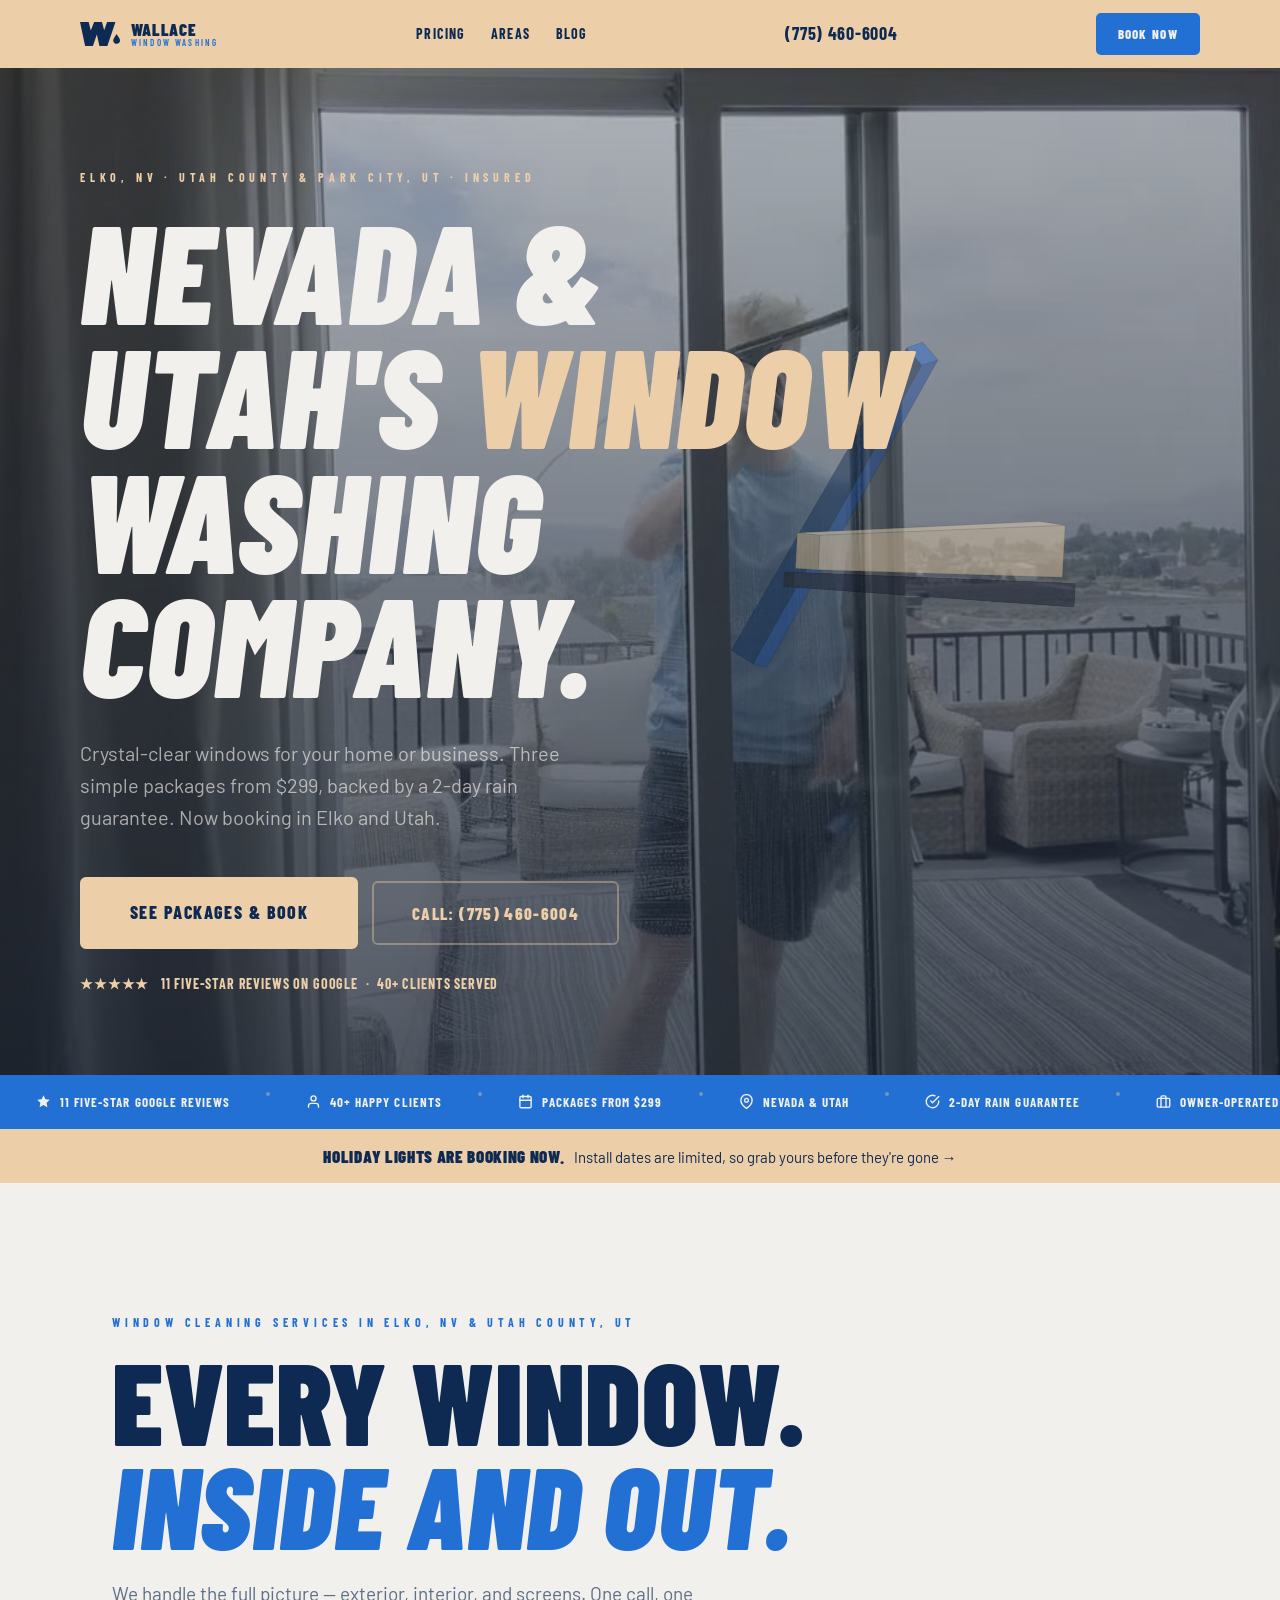
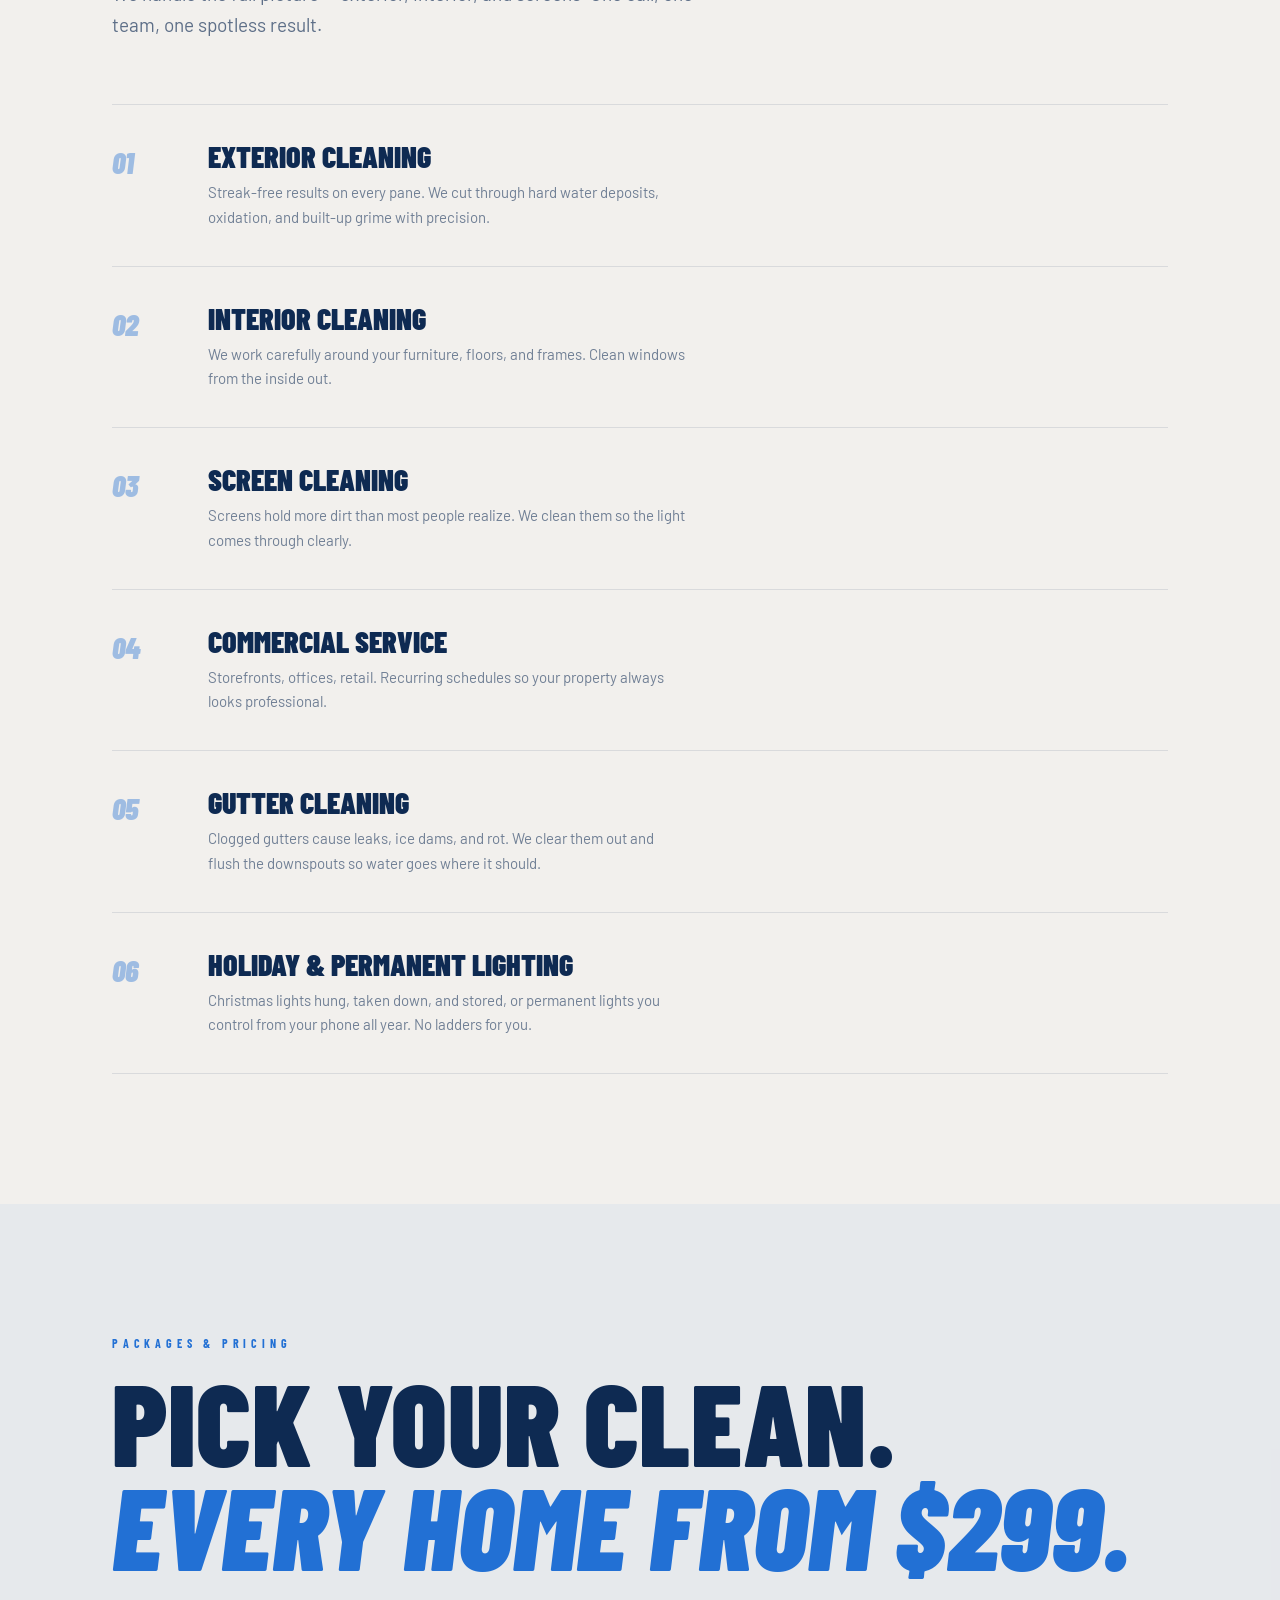
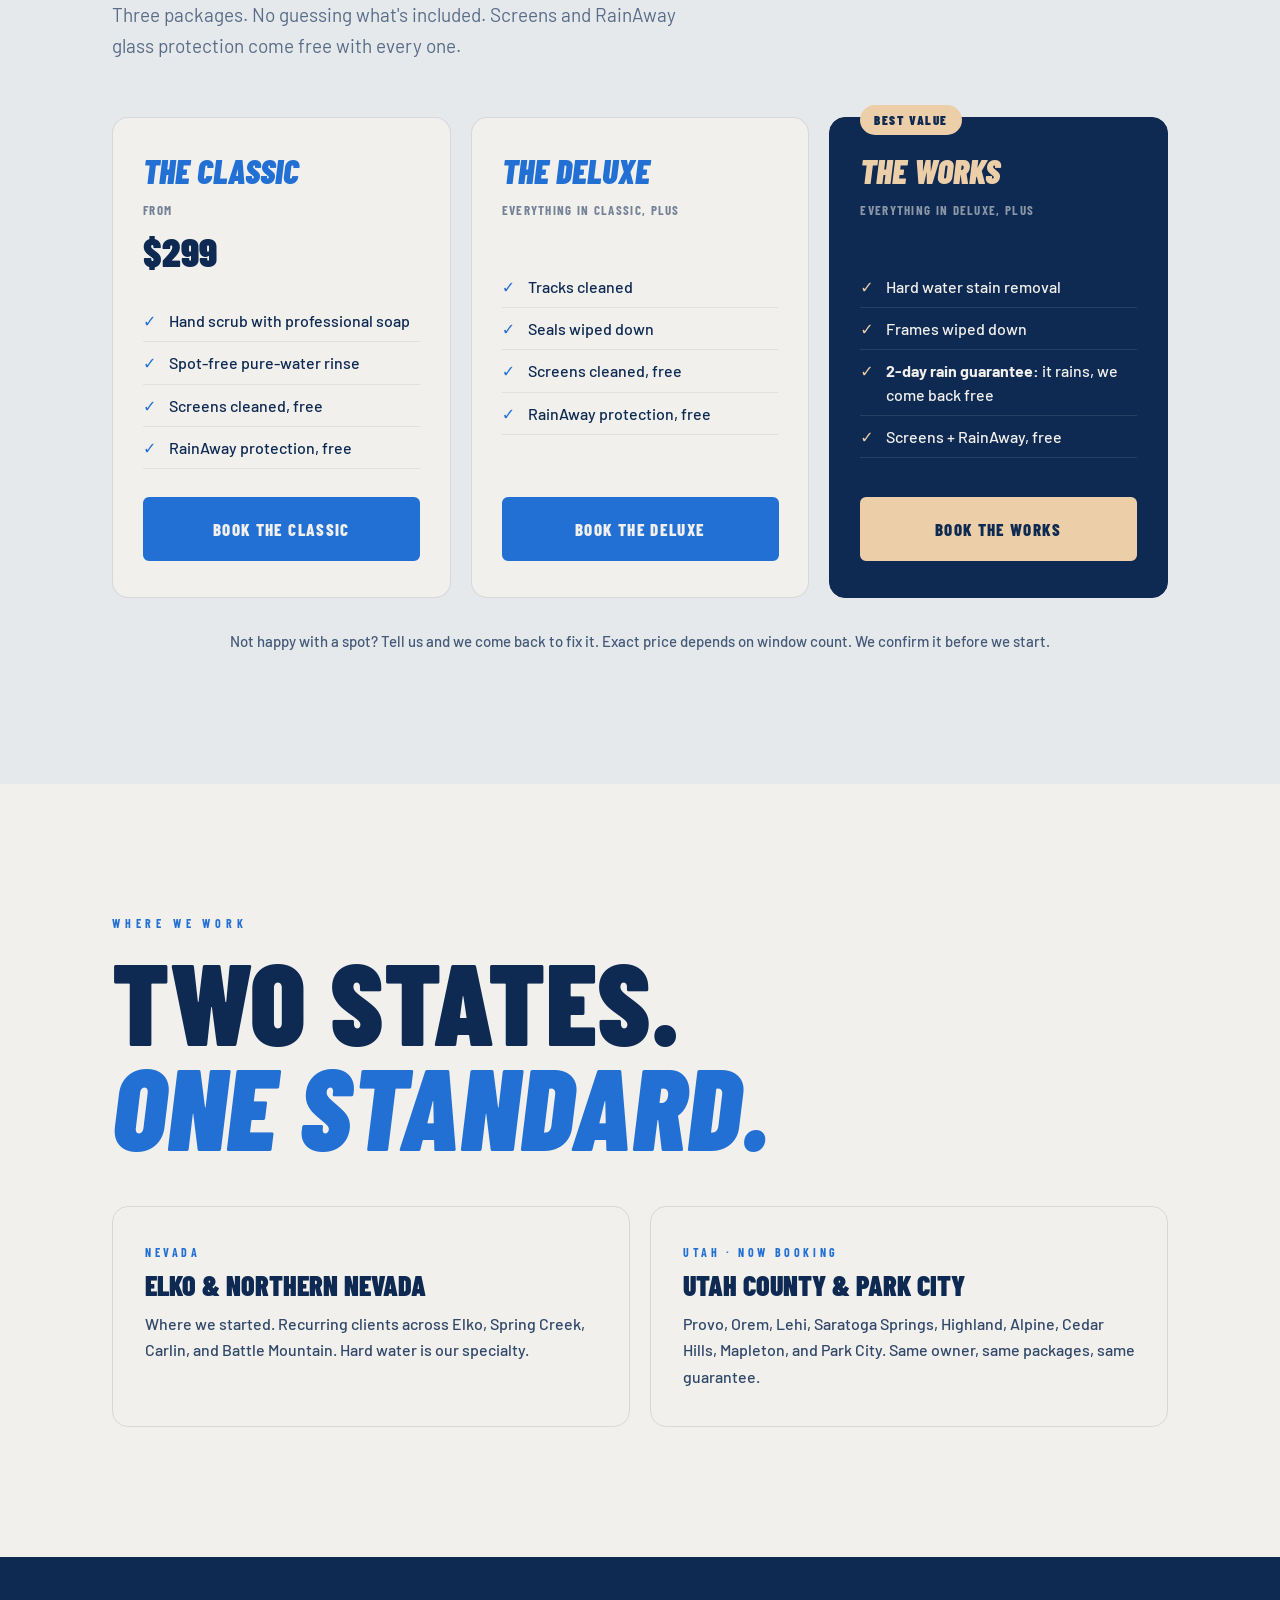
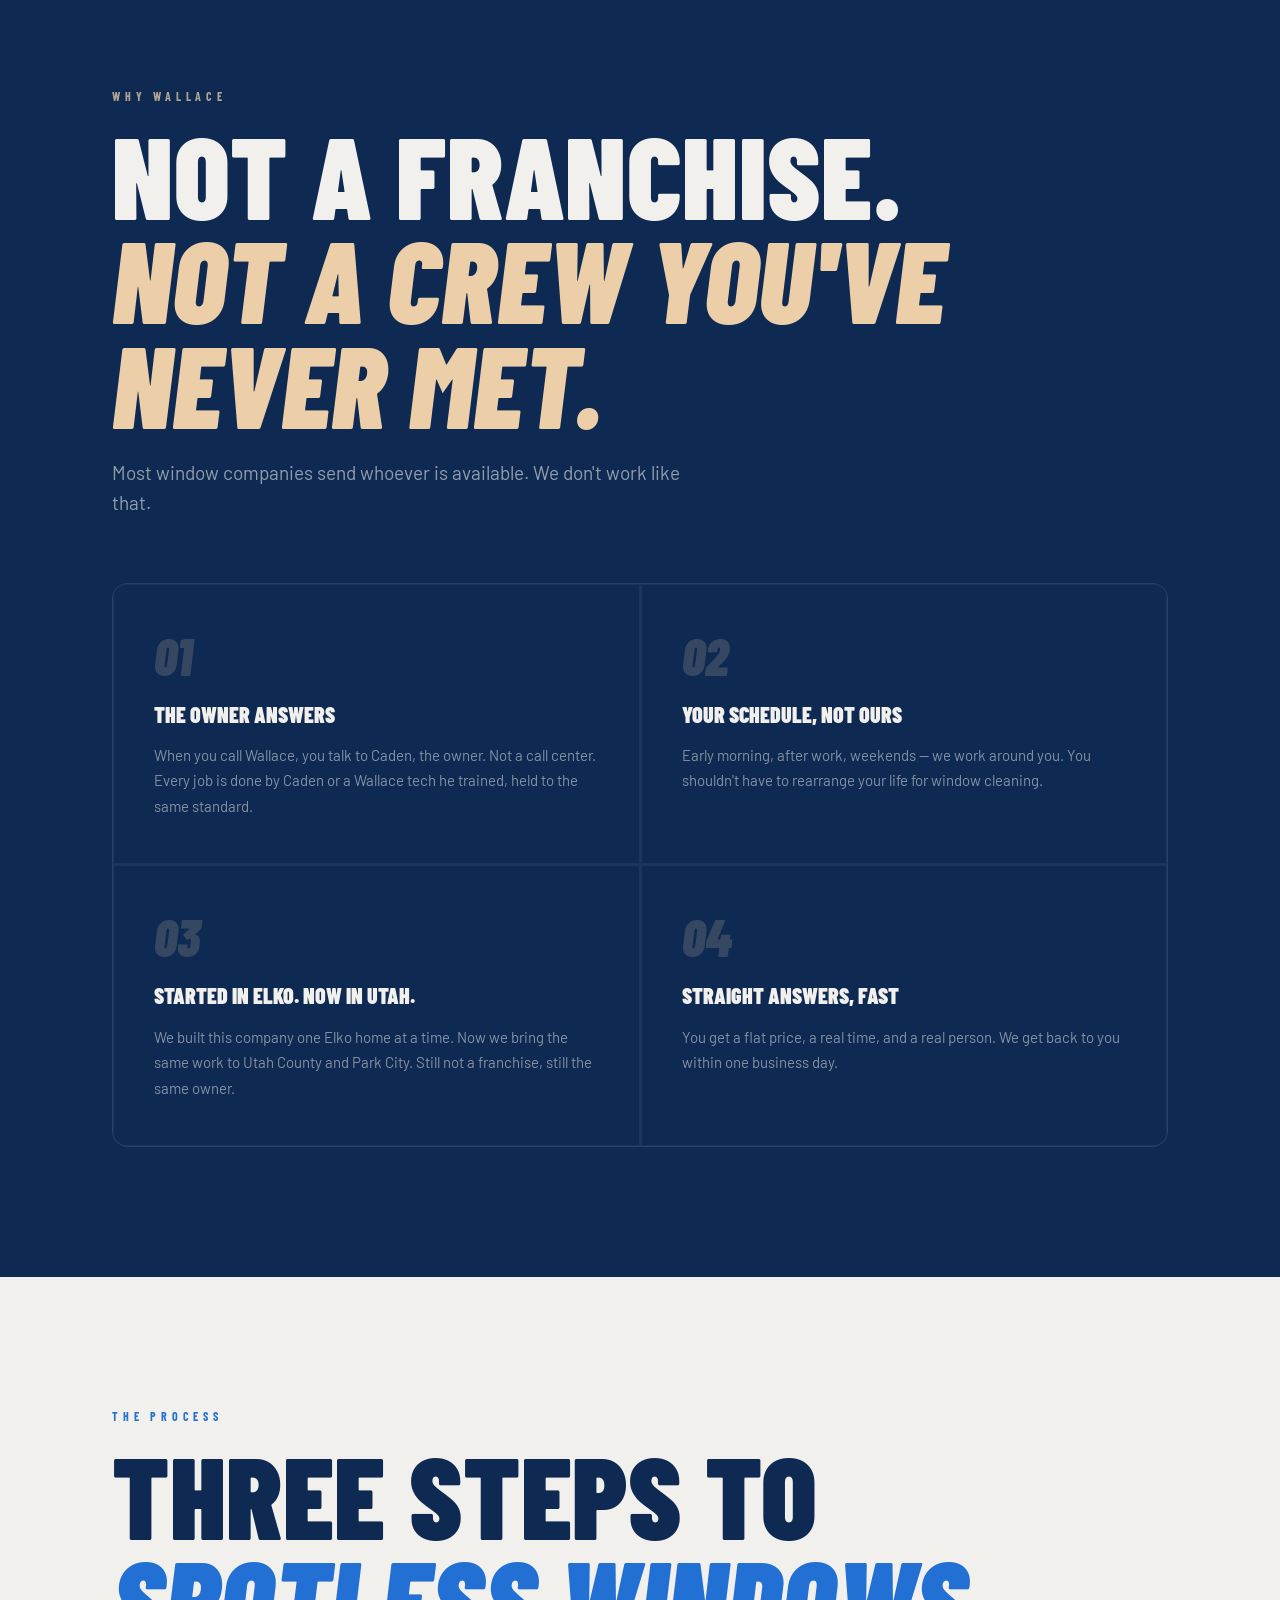
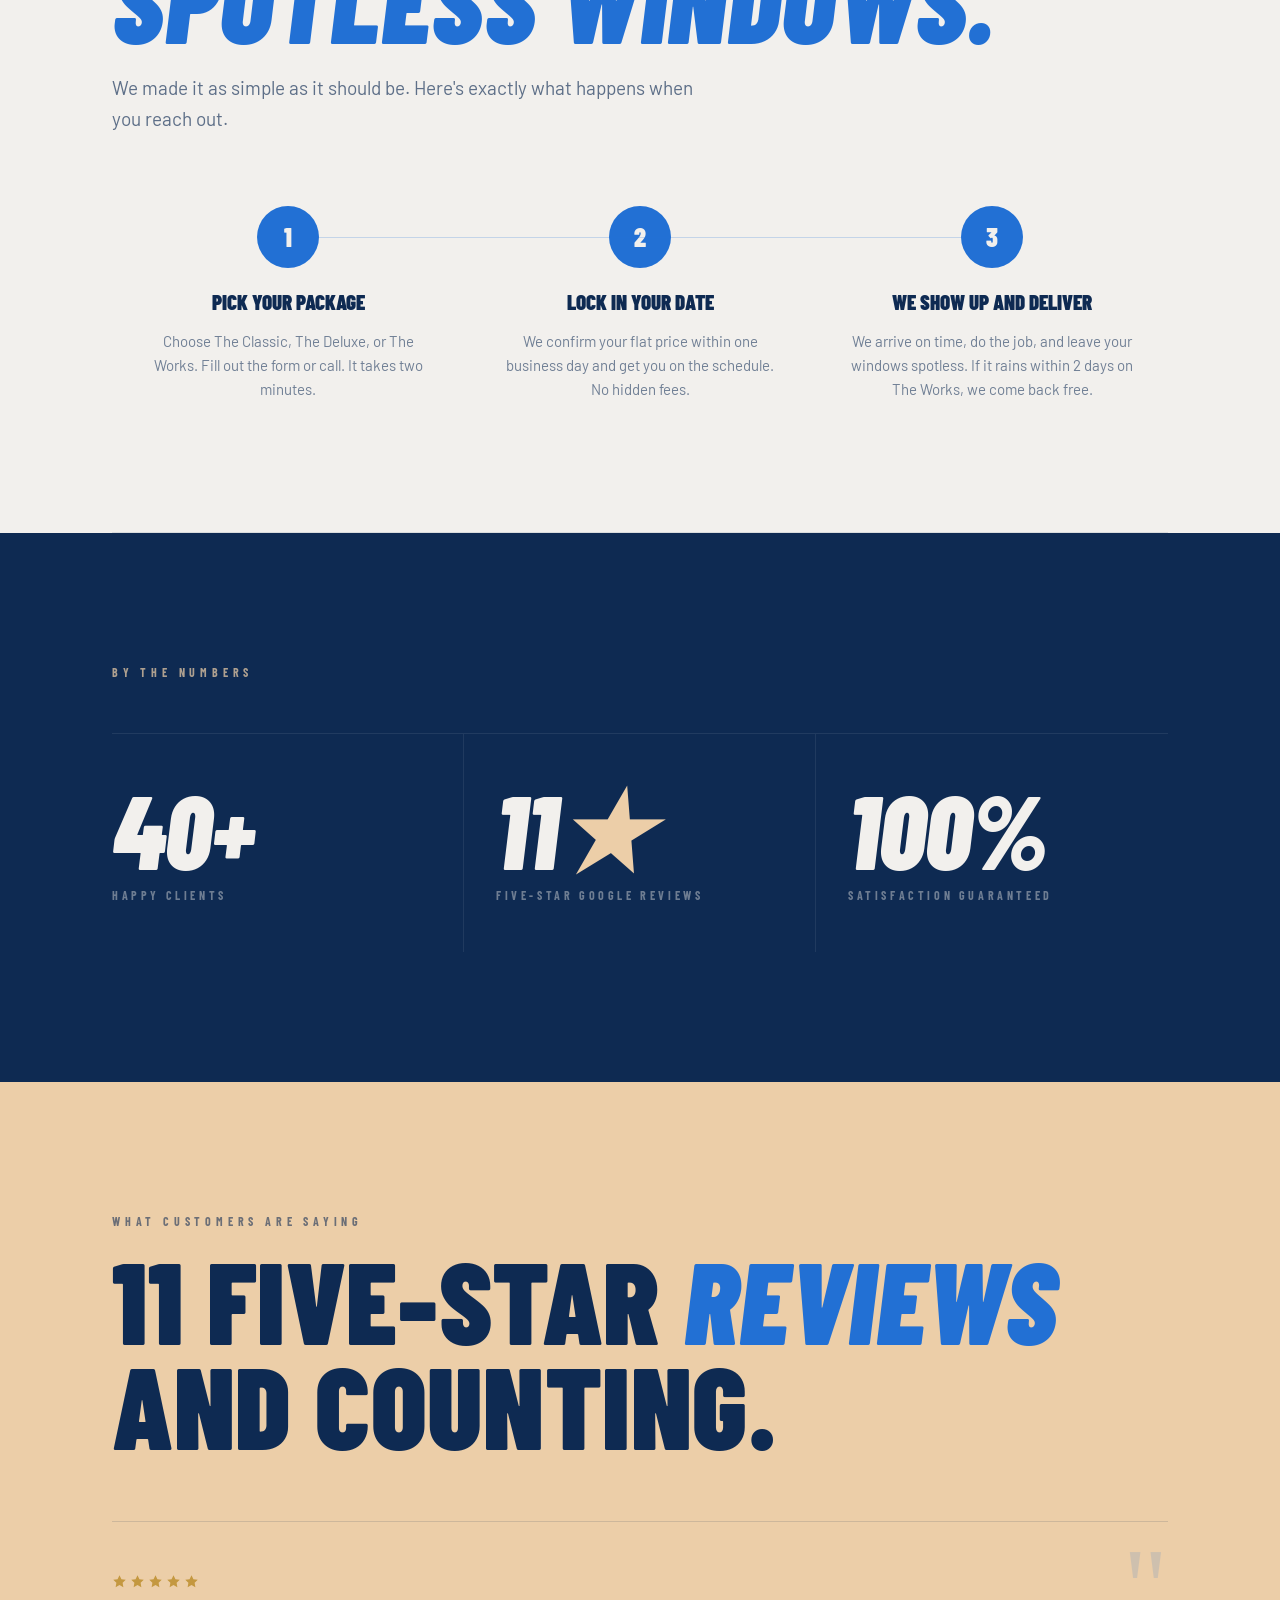
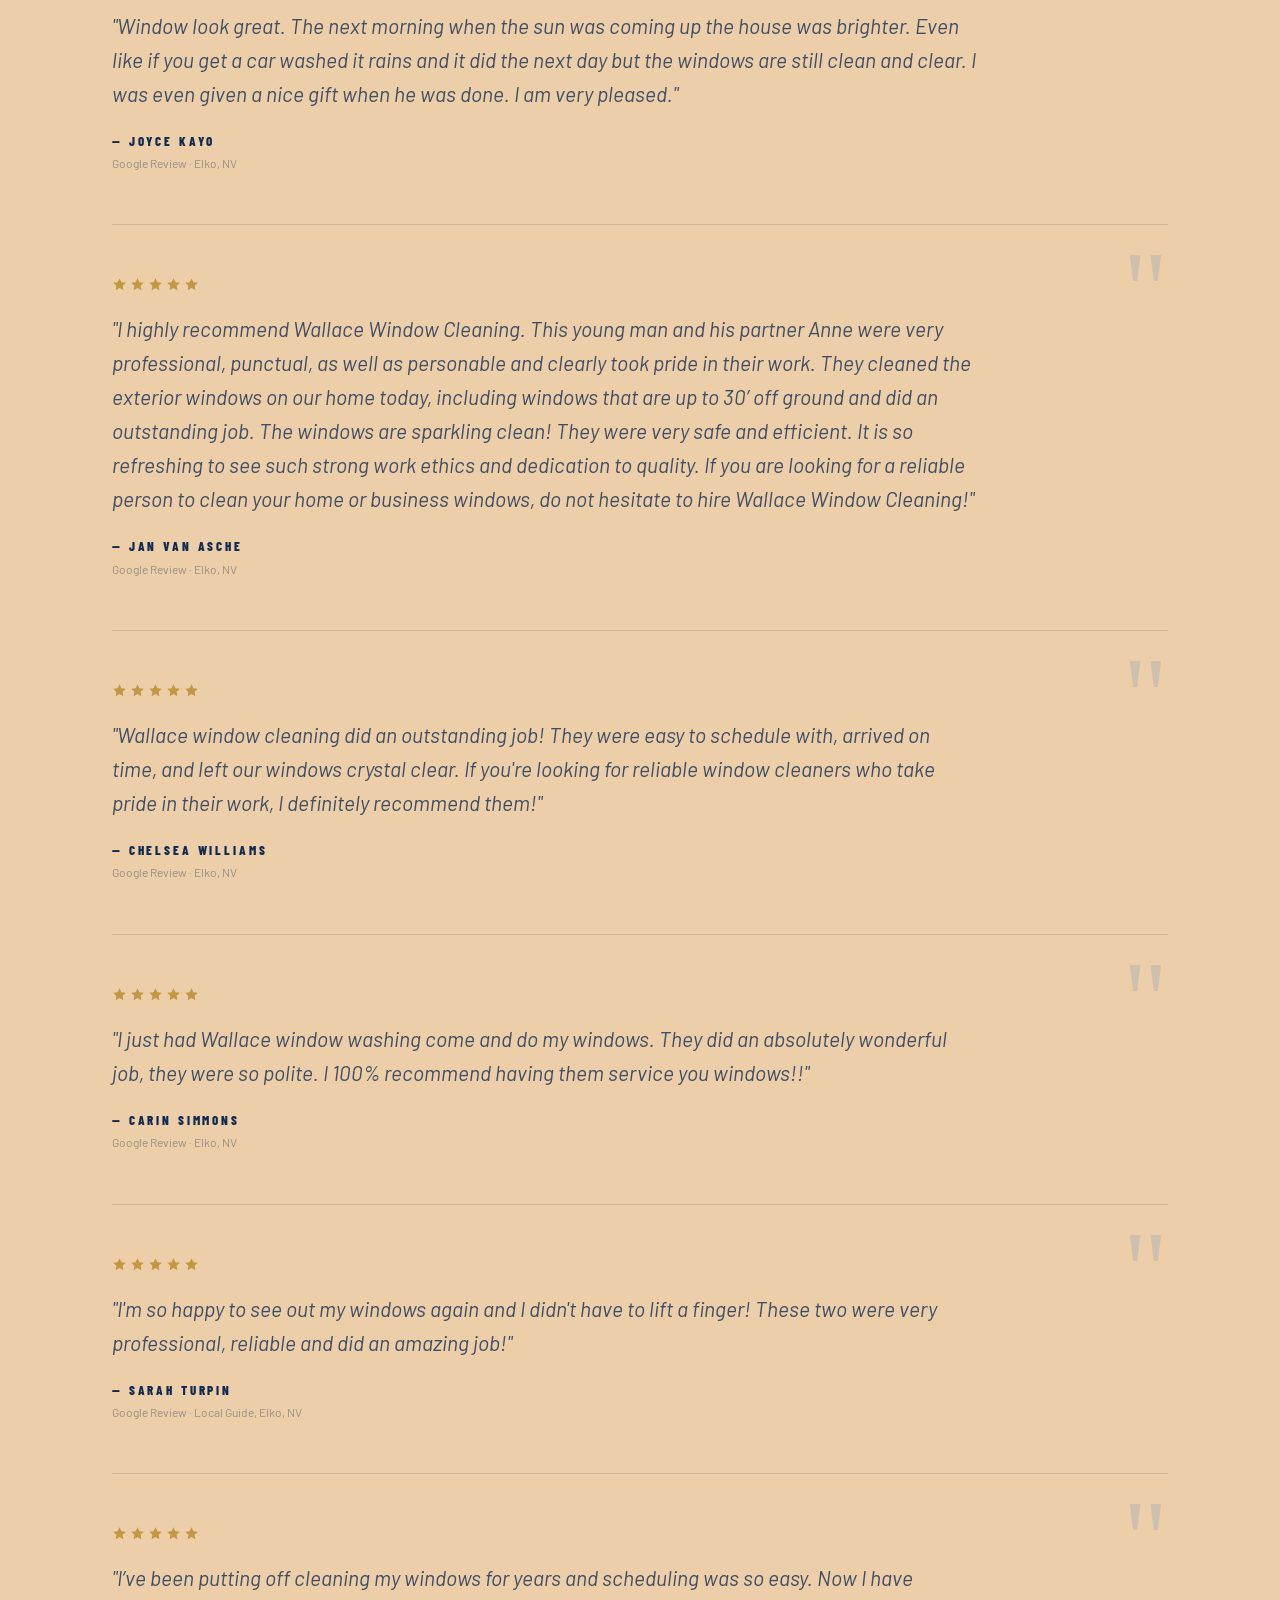
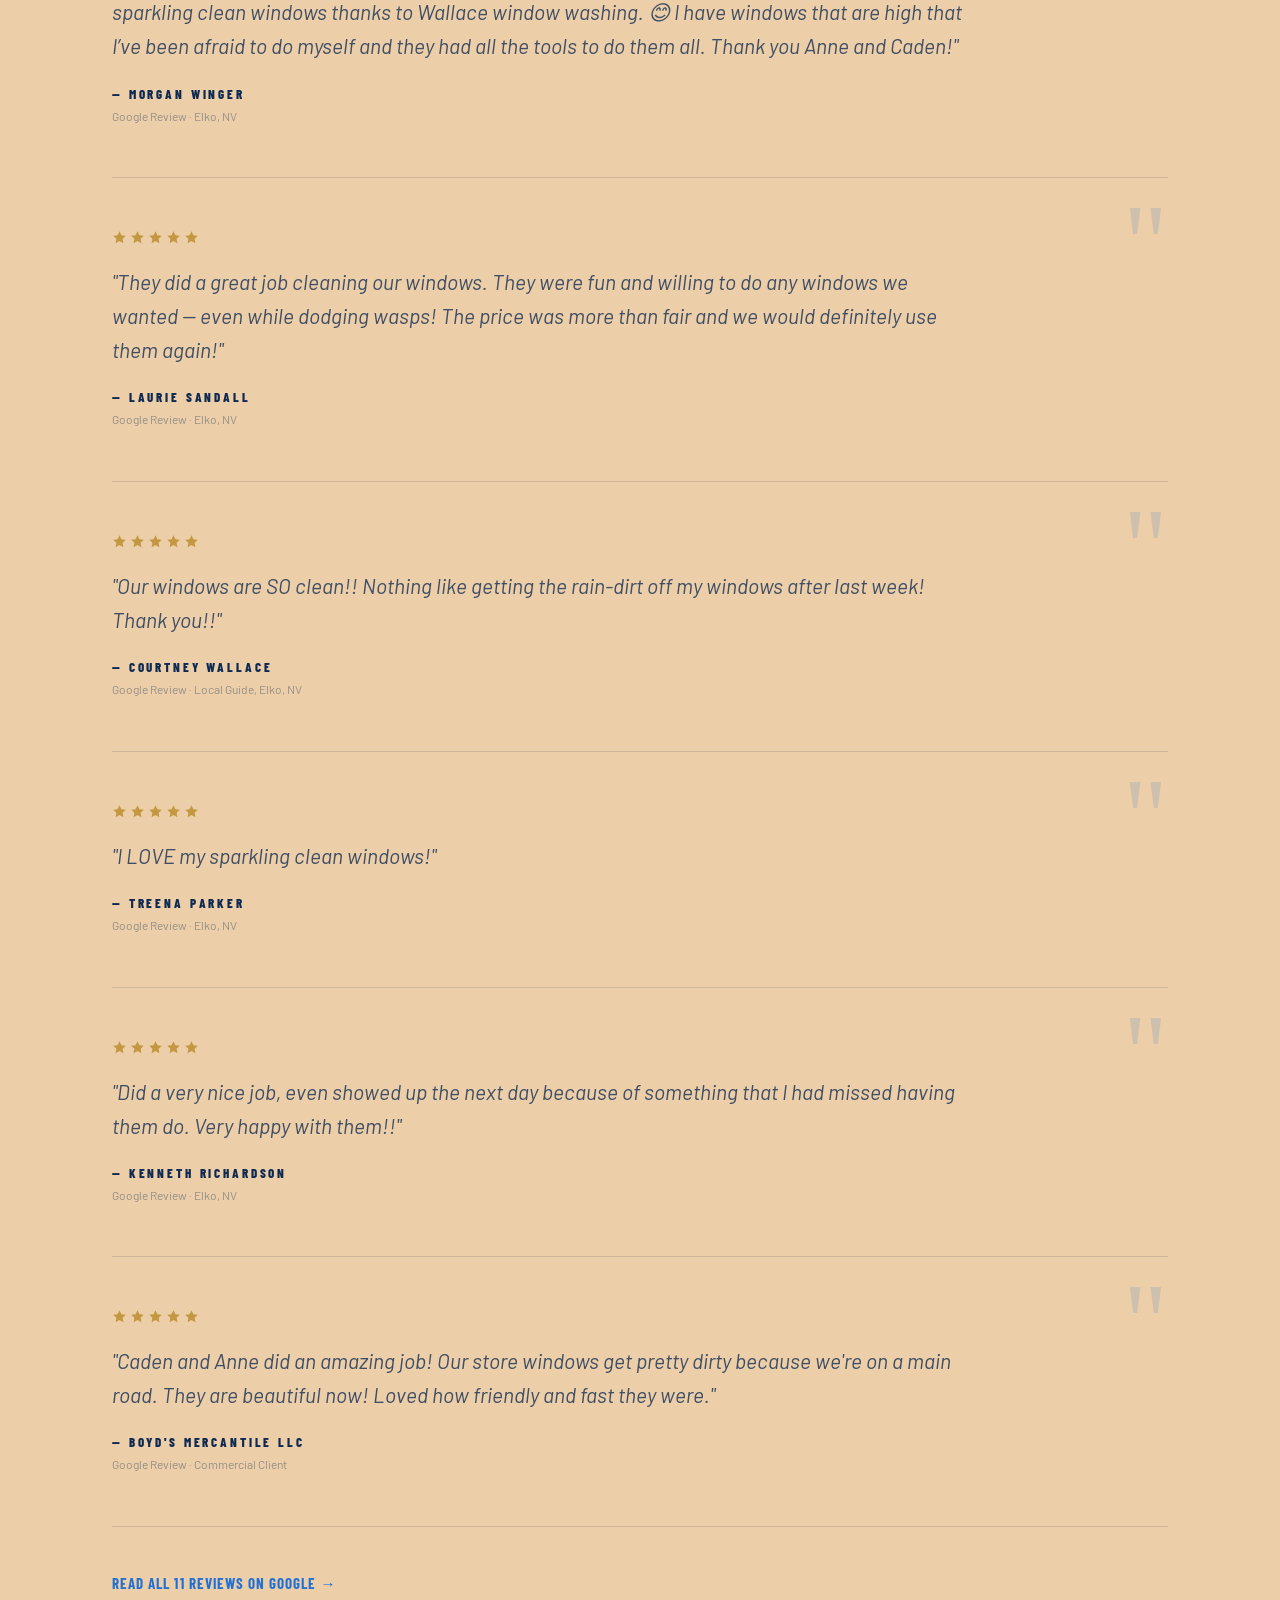
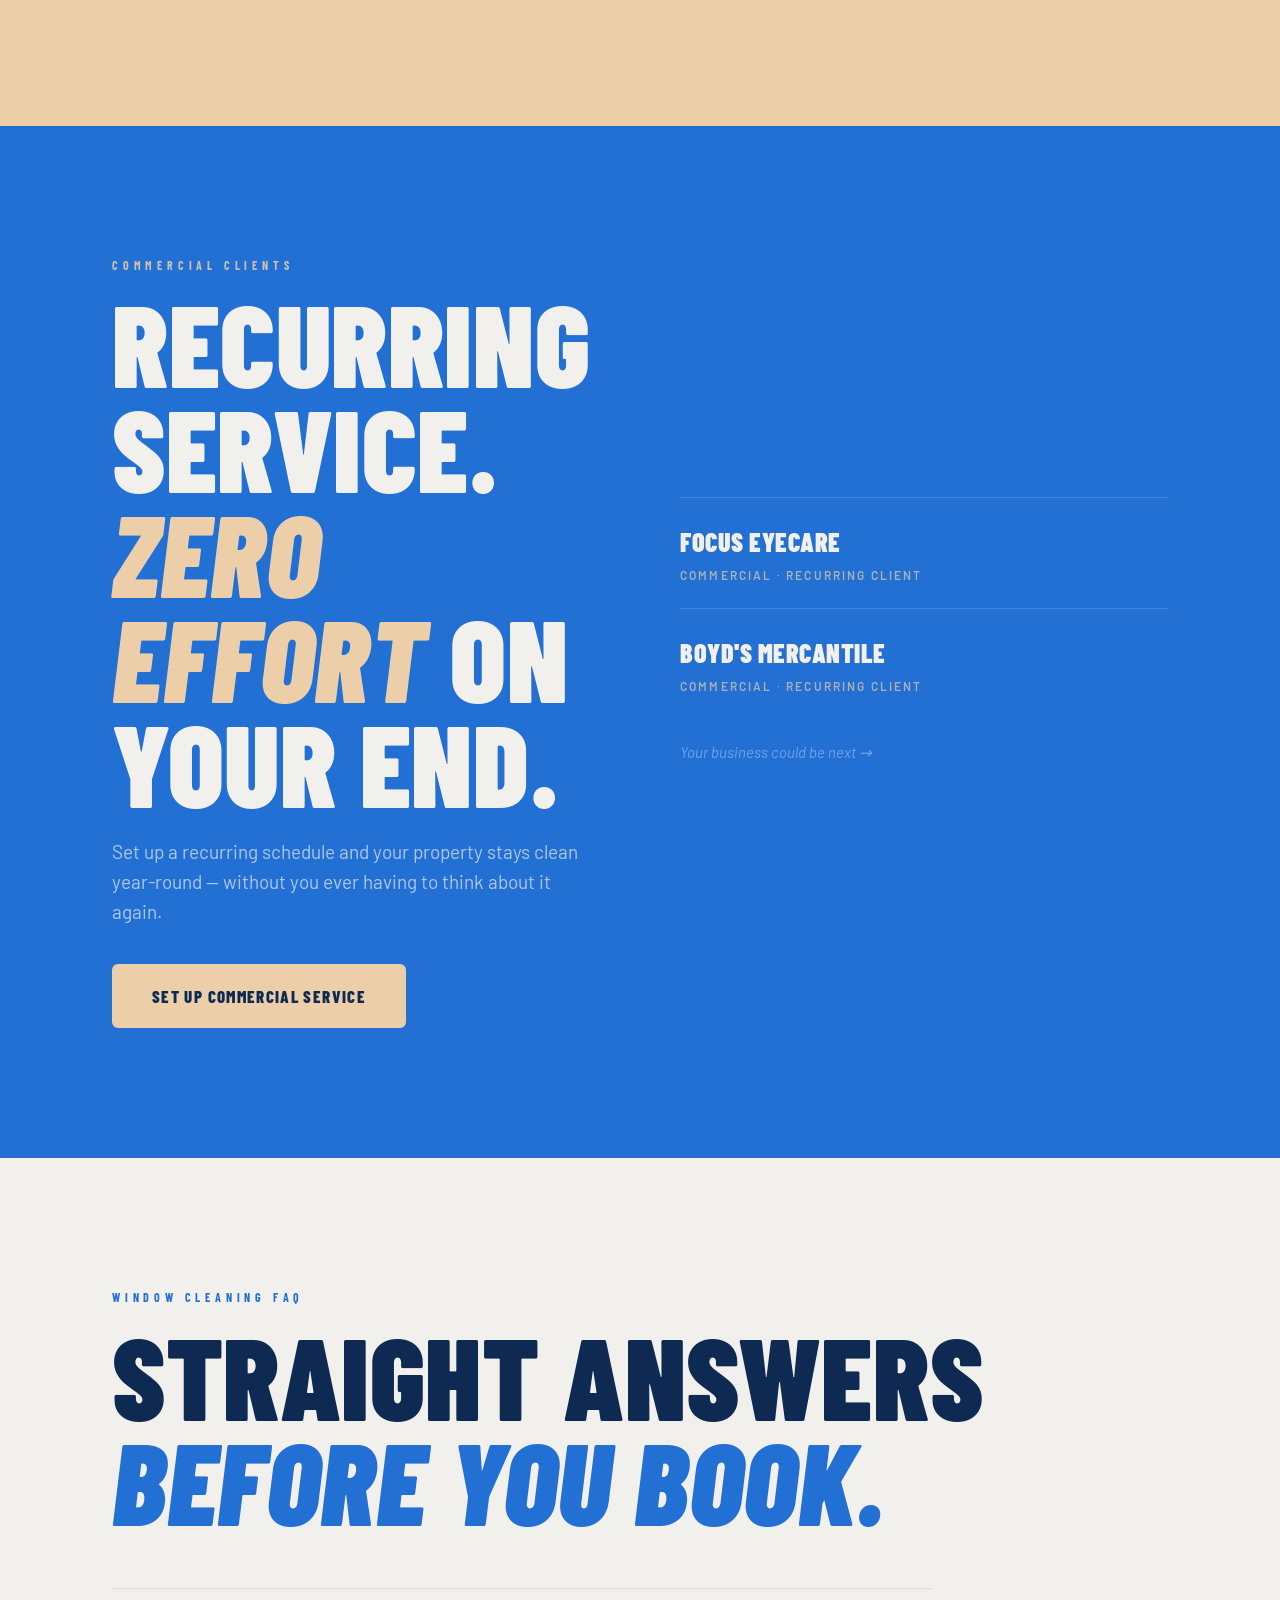
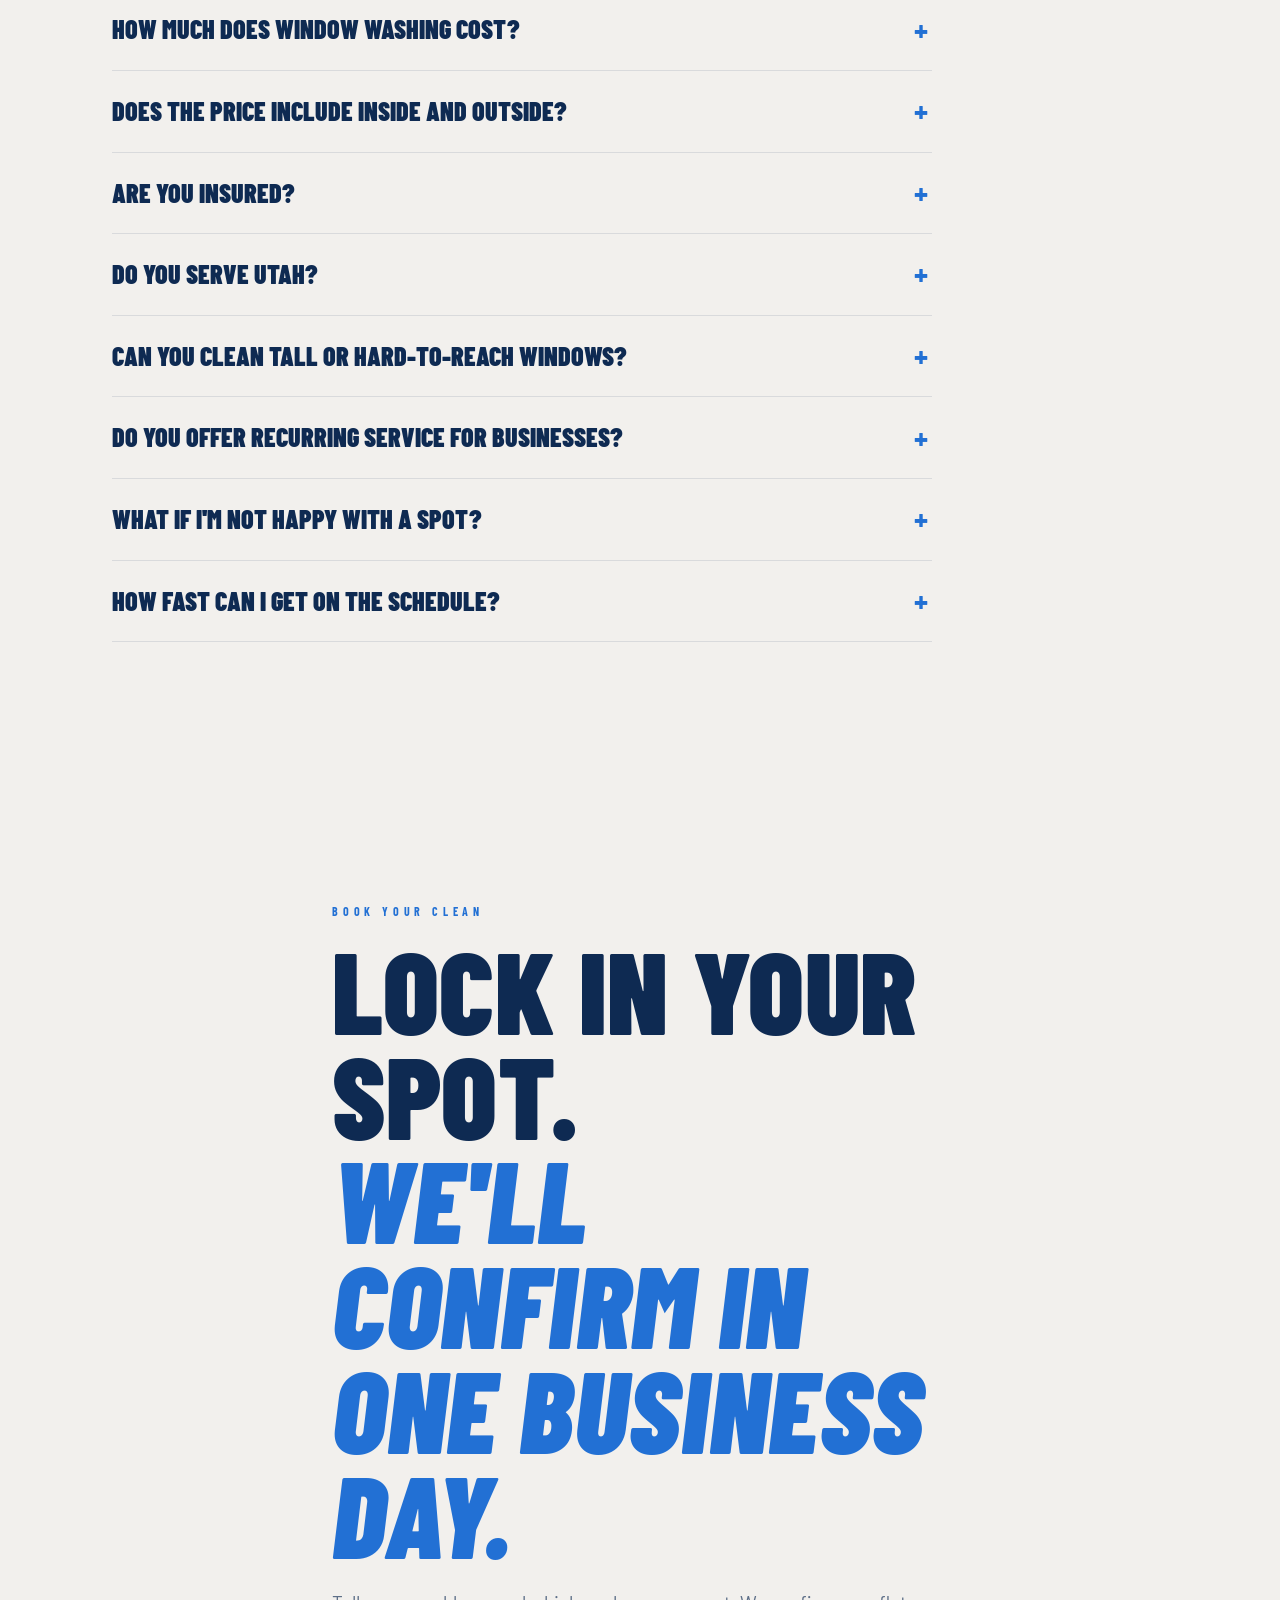
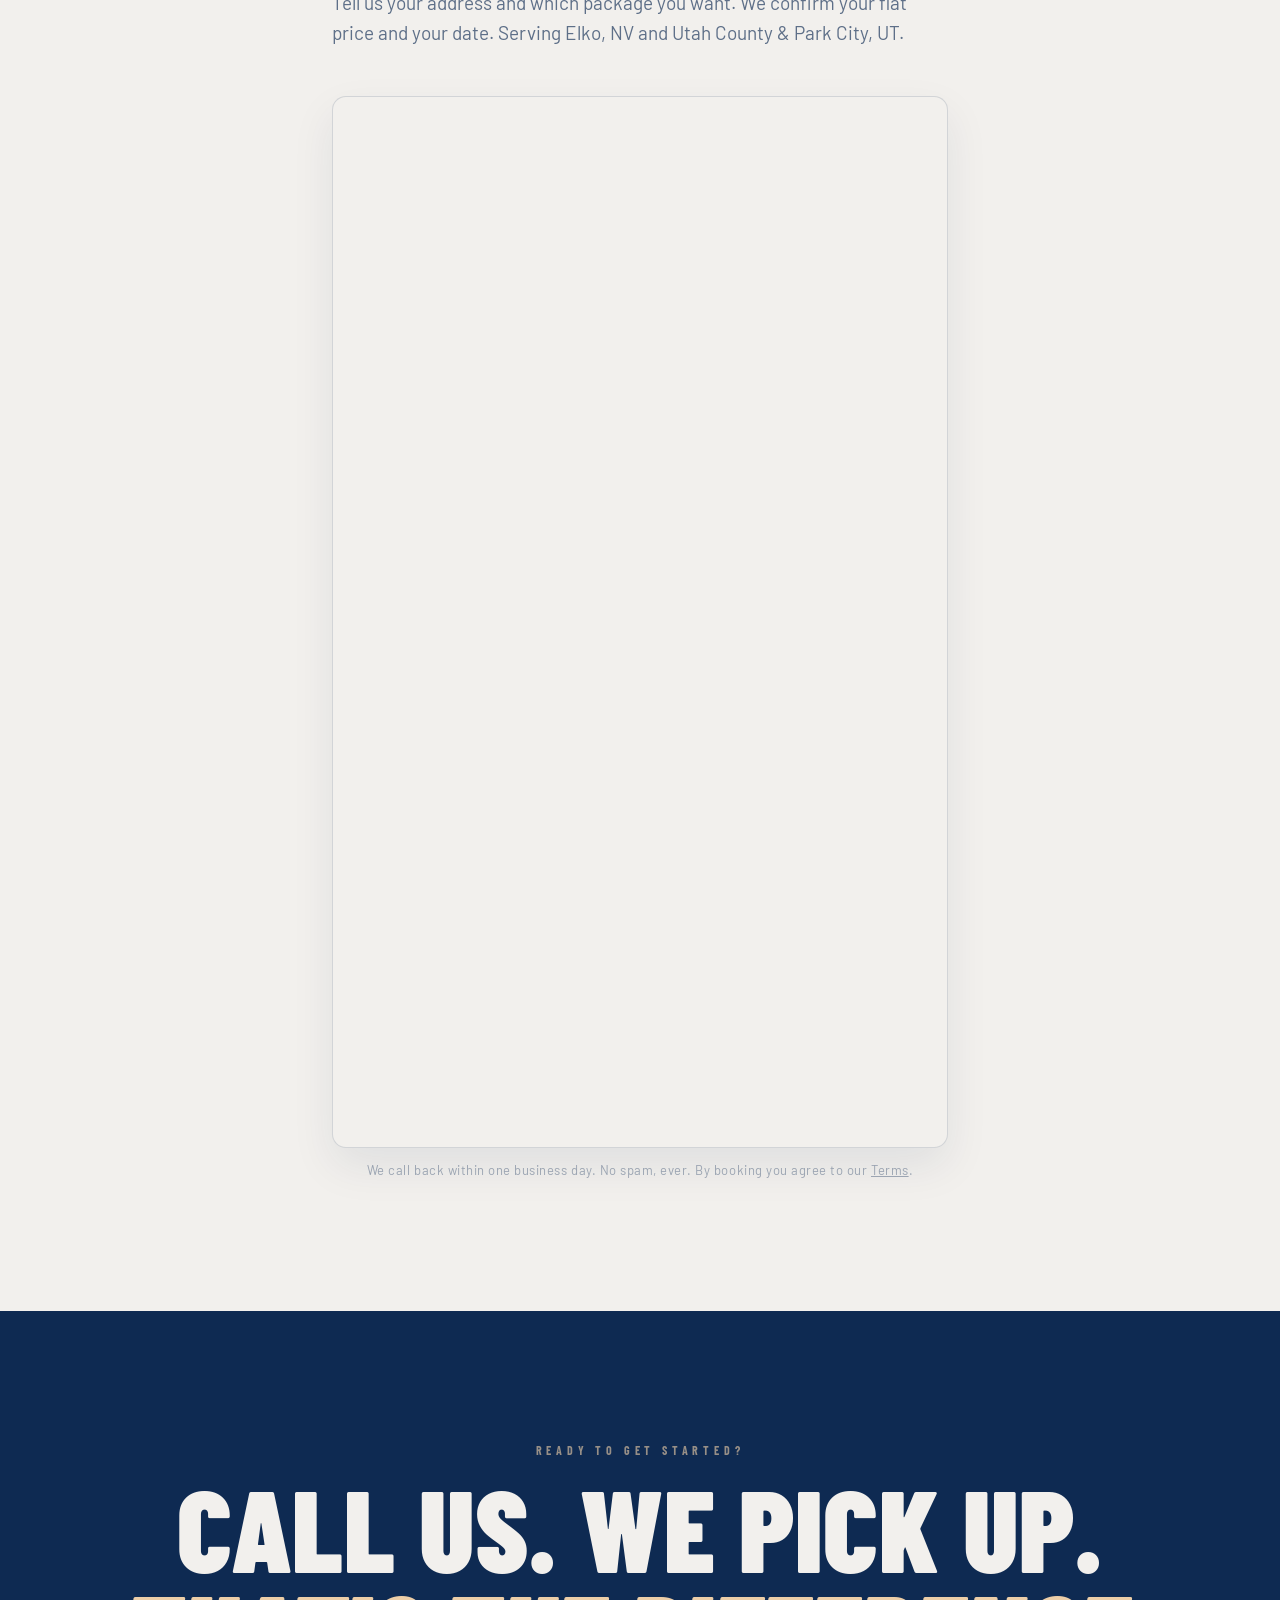
==== index.html @ d1e0b234 "Bolder text in package and service-area cards Co-Authored-By: Claude Opus 5.5 <noreply@anthropic.com" ====
<!DOCTYPE html>
<html lang="en">
<head>
  <meta charset="UTF-8">
  <meta name="viewport" content="width=device-width, initial-scale=1.0">
  <title>Window Washing in Elko, NV &amp; Utah County, UT | Wallace Window Washing</title>
  <meta name="description" content="Owner-run window cleaning in Elko, NV and Utah County &amp; Park City, UT. Three clear packages from $299, 2-day rain guarantee, 11 five-star Google reviews. Gutters and holiday lights too.">
  <link rel="canonical" href="https://wallacewindow.com/">
  <meta name="robots" content="index, follow, max-snippet:-1, max-image-preview:large, max-video-preview:-1">
  <meta name="theme-color" content="#2270D4">
  <meta name="geo.region" content="US-NV, US-UT">
  <meta name="geo.placename" content="Elko, NV; Provo, UT">

  <meta property="og:type" content="website">
  <meta property="og:site_name" content="Wallace Window Washing">
  <meta property="og:locale" content="en_US">
  <meta property="og:title" content="Window Washing in Elko, NV &amp; Utah County, UT | Wallace Window Washing">
  <meta property="og:description" content="Owner-run window cleaning in Elko, NV and Utah County, UT. Packages from $299 with a 2-day rain guarantee.">
  <meta property="og:url" content="https://wallacewindow.com/">
  <meta property="og:image" content="https://wallacewindow.com/assets/hero-poster.jpg">
  <meta name="twitter:card" content="summary_large_image">
  <meta name="twitter:title" content="Window Washing in Elko, NV &amp; Utah County, UT | Wallace Window Washing">
  <meta name="twitter:description" content="Owner-run window cleaning in Elko, NV and Utah County, UT. Packages from $299 with a 2-day rain guarantee.">
  <meta name="twitter:image" content="https://wallacewindow.com/assets/hero-poster.jpg">

  <script type="application/ld+json">
  {
    "@context": "https://schema.org",
    "@graph": [
      {
        "@type": "WebSite",
        "@id": "https://wallacewindow.com/#website",
        "url": "https://wallacewindow.com/",
        "name": "Wallace Window Washing",
        "publisher": { "@id": "https://wallacewindow.com/#business" }
      },
      {
        "@type": ["LocalBusiness", "HomeAndConstructionBusiness"],
        "@id": "https://wallacewindow.com/#business",
        "name": "Wallace Window Washing",
        "description": "Owner-run residential and commercial window cleaning in Elko, Nevada and Utah County and Park City, Utah: exterior, interior, screen cleaning, gutter cleaning, and holiday light installation.",
        "priceRange": "$$",
        "url": "https://wallacewindow.com/",
        "telephone": "+1-775-460-6004",
        "image": "https://wallacewindow.com/assets/hero-poster.jpg",
        "address": { "@type": "PostalAddress", "addressLocality": "Elko", "addressRegion": "NV", "addressCountry": "US" },
        "areaServed": [
          { "@type": "City", "name": "Elko", "containedInPlace": { "@type": "State", "name": "Nevada" } },
          { "@type": "City", "name": "Spring Creek", "containedInPlace": { "@type": "State", "name": "Nevada" } },
          { "@type": "City", "name": "Carlin", "containedInPlace": { "@type": "State", "name": "Nevada" } },
          { "@type": "City", "name": "Battle Mountain", "containedInPlace": { "@type": "State", "name": "Nevada" } },
          { "@type": "AdministrativeArea", "name": "Utah County", "containedInPlace": { "@type": "State", "name": "Utah" } },
          { "@type": "City", "name": "Provo", "containedInPlace": { "@type": "State", "name": "Utah" } },
          { "@type": "City", "name": "Park City", "containedInPlace": { "@type": "State", "name": "Utah" } }
        ],
        "sameAs": ["https://g.page/r/CWcIIirJ8A5tEBM/review", "https://www.instagram.com/wallacewindow/"],
        "hasOfferCatalog": {
          "@type": "OfferCatalog",
          "name": "Window cleaning services",
          "itemListElement": [
            { "@type": "Offer", "itemOffered": { "@type": "Service", "name": "Exterior window cleaning" } },
            { "@type": "Offer", "itemOffered": { "@type": "Service", "name": "Interior window cleaning" } },
            { "@type": "Offer", "itemOffered": { "@type": "Service", "name": "Window screen cleaning" } },
            { "@type": "Offer", "itemOffered": { "@type": "Service", "name": "Commercial window cleaning" } },
            { "@type": "Offer", "itemOffered": { "@type": "Service", "name": "Gutter cleaning" } },
            { "@type": "Offer", "itemOffered": { "@type": "Service", "name": "Christmas and permanent holiday light installation" } },
            { "@type": "Offer", "name": "The Classic", "priceSpecification": { "@type": "PriceSpecification", "minPrice": 299, "priceCurrency": "USD" }, "itemOffered": { "@type": "Service", "name": "Residential window cleaning, The Classic package" } }
          ]
        }
      },
      {
        "@type": "FAQPage",
        "mainEntity": [
          { "@type": "Question", "name": "How much does window washing cost?", "acceptedAnswer": { "@type": "Answer", "text": "Every residential job starts at $299. Your exact price depends on how many windows you have and which package you pick: The Classic, The Deluxe, or The Works. Send your address and we text back a flat price within one business day." } },
          { "@type": "Question", "name": "Does the quote include inside and outside?", "acceptedAnswer": { "@type": "Answer", "text": "Not automatically. Most window cleaning quotes cover the exterior only, with interior cleaning as an add-on. Ask for the scope up front so the price matches what you expect." } },
          { "@type": "Question", "name": "Are you insured?", "acceptedAnswer": { "@type": "Answer", "text": "Yes. Wallace Window Washing carries general liability insurance and is owner-run." } },
          { "@type": "Question", "name": "Do you serve Utah?", "acceptedAnswer": { "@type": "Answer", "text": "Yes. We serve Utah County (Provo, Orem, Lehi, and nearby) and Park City, plus Elko, Spring Creek, Carlin, and Battle Mountain in Nevada." } },
          { "@type": "Question", "name": "Can you clean tall or hard-to-reach windows?", "acceptedAnswer": { "@type": "Answer", "text": "Yes. We have the equipment to clean high windows safely, including windows around 30 feet off the ground." } },
          { "@type": "Question", "name": "Do you offer recurring service for businesses?", "acceptedAnswer": { "@type": "Answer", "text": "Yes. Storefronts, offices, and retail locations can set up a recurring schedule so the glass always looks professional." } },
          { "@type": "Question", "name": "What if I'm not happy with a spot?", "acceptedAnswer": { "@type": "Answer", "text": "Tell us and we come back to fix it. A job isn't finished until you're satisfied." } }
        ]
      }
    ]
  }
  </script>

  <link rel="preconnect" href="https://fonts.googleapis.com">
  <link rel="preconnect" href="https://fonts.gstatic.com" crossorigin>
  <link href="https://fonts.googleapis.com/css2?family=Barlow:ital,wght@0,400;0,500;0,600;0,700;1,500;1,700&family=Barlow+Condensed:ital,wght@0,600;0,700;0,800;0,900;1,700;1,800;1,900&display=swap" rel="stylesheet">
  <style>
    :root {
      --blue:  #2270D4;
      --sand:  #ECCEA8;
      --navy:  #0E2A52;
      --white: #F2F0ED;
    }
    *, *::before, *::after { box-sizing: border-box; margin: 0; padding: 0; }
    html { scroll-behavior: smooth; }
    body {
      font-family: 'Barlow', system-ui, sans-serif;
      color: var(--navy);
      background: var(--white);
      line-height: 1.55;
      -webkit-font-smoothing: antialiased;
      opacity: 0;
      transition: opacity 0.55s ease;
    }
    @media (hover: hover) { body { cursor: none; } }
    @media (prefers-reduced-motion: reduce) {
      body { opacity: 1 !important; transition: none; }
      .reveal { opacity: 1 !important; transform: none !important; transition: none !important; }
    }

    /* ── CURSOR ── */
    #cur {
      position: fixed; top: 0; left: 0; z-index: 9999;
      width: 16px; height: 16px; border-radius: 50% 50% 50% 0;
      background: var(--blue); border: 2px solid var(--sand);
      pointer-events: none;
      transform: translate(-50%,-50%) rotate(45deg);
      transition: width .2s, height .2s, background .2s, opacity .3s, border-width .2s;
      opacity: 0;
    }
    #cur.on  { opacity: 1; }
    #cur.big { width: 40px; height: 40px; background: rgba(34,112,212,.28); border: 2px solid var(--sand); }

    /* ── REVEALS ── */
    .reveal { opacity: 0; transform: translateY(26px); transition: opacity .75s ease, transform .75s ease; }
    .reveal.in { opacity: 1; transform: none; }

    /* ── UTILS ── */
    .wrap { max-width: 1120px; margin: 0 auto; padding: 0 32px; }
    section { padding: 130px 0; }
    .eyebrow {
      font-family: 'Barlow Condensed', sans-serif; font-weight: 700;
      font-size: 12px; letter-spacing: .40em; text-transform: uppercase;
      color: var(--blue); margin-bottom: 16px;
    }
    h2 {
      font-family: 'Barlow Condensed', sans-serif; font-weight: 900;
      font-size: clamp(52px, 9vw, 116px); line-height: .91;
      letter-spacing: .005em; text-transform: uppercase; color: var(--navy);
    }
    h2 em { font-style: italic; color: var(--blue); }
    .lead { font-size: clamp(16px,1.6vw,19px); color: rgba(14,42,82,.65); max-width: 54ch; margin-top: 22px; line-height: 1.6; }
    .rule { height: 1px; background: var(--navy); opacity: .10; }
    .btn {
      display: inline-block; font-family: 'Barlow Condensed', sans-serif;
      font-weight: 800; font-size: 17px; letter-spacing: .08em;
      text-transform: uppercase; text-decoration: none; padding: 17px 38px;
      border-radius: 6px; border: 2px solid transparent;
      transition: background .18s, color .18s, border-color .18s;
      will-change: transform;
    }
    .btn-blue  { background: var(--blue); color: var(--white); border-color: var(--blue); }
    .btn-blue:hover  { background: #1860bf; border-color: #1860bf; }
    .btn-sand  { background: var(--sand); color: var(--navy); border-color: var(--sand); }
    .btn-sand:hover  { background: #e4c18e; border-color: #e4c18e; }
    .btn-ghost { background: transparent; color: var(--sand); border-color: rgba(236,206,168,.4); }
    .btn-ghost:hover { background: rgba(236,206,168,.1); }

    /* ── NAV ── */
    nav {
      position: sticky; top: 0; z-index: 200;
      background: var(--sand); height: 68px; padding: 0 32px;
      transition: height .3s, background .3s, backdrop-filter .3s;
    }
    nav.scrolled {
      height: 56px;
      background: rgba(236,206,168,.90);
      backdrop-filter: blur(14px);
      -webkit-backdrop-filter: blur(14px);
    }
    .nav-inner { max-width: 1120px; margin: 0 auto; display: flex; align-items: center; justify-content: space-between; height: 100%; gap: 20px; }
    .nav-logo { display: flex; align-items: center; gap: 11px; text-decoration: none; flex-shrink: 0; }
    .nav-logo svg { width: 40px; height: auto; color: var(--navy); }
    .nav-wordmark { font-family: 'Barlow Condensed', sans-serif; font-weight: 900; font-size: 17px; letter-spacing: .05em; text-transform: uppercase; color: var(--navy); line-height: 1.1; }
    .nav-wordmark span { display: block; color: var(--blue); font-size: 9px; letter-spacing: .24em; font-weight: 600; }
    .nav-links { display: flex; align-items: center; gap: 26px; }
    .nav-link { font-family: 'Barlow Condensed', sans-serif; font-weight: 700; font-size: 14px; letter-spacing: .08em; text-transform: uppercase; color: var(--navy); text-decoration: none; transition: color .18s; }
    .nav-link:hover { color: var(--blue); }
    .nav-phone { font-family: 'Barlow Condensed', sans-serif; font-weight: 700; font-size: 18px; color: var(--navy); text-decoration: none; letter-spacing: .04em; transition: color .18s; }
    .nav-phone:hover { color: var(--blue); }
    .nav-cta {
      font-family: 'Barlow Condensed', sans-serif; font-weight: 800; font-size: 13px;
      letter-spacing: .10em; text-transform: uppercase; text-decoration: none;
      background: var(--blue); color: var(--white);
      padding: 11px 22px; border-radius: 5px; white-space: nowrap;
      transition: background .18s, color .18s;
    }
    .nav-cta:hover { background: #1860bf; color: var(--white); }

    /* ── HERO ── */
    .hero {
      background: var(--blue); min-height: 92vh;
      display: flex; flex-direction: column; justify-content: center;
      padding: 100px 32px 80px; position: relative; overflow: hidden;
    }
    .hero::before {
      content: '';
      position: absolute; inset: 0; pointer-events: none; opacity: .04;
      background-image: url("data:image/svg+xml,%3Csvg xmlns='http://www.w3.org/2000/svg' width='300' height='300'%3E%3Cfilter id='n'%3E%3CfeTurbulence type='fractalNoise' baseFrequency='.75' numOctaves='4'/%3E%3C/filter%3E%3Crect width='300' height='300' fill='%23fff'/%3E%3Crect width='300' height='300' fill='%23000' filter='url(%23n)' opacity='.05'/%3E%3C/svg%3E");
    }
    .hero-video-wrap {
      position: absolute; inset: 0; overflow: hidden; z-index: 0;
    }
    .hero-video {
      width: 100%; height: 100%; object-fit: cover; display: block;
    }
    .hero-scrim {
      position: absolute; inset: 0; z-index: 0; pointer-events: none;
      background: linear-gradient(180deg, rgba(17,27,43,.32) 0%, rgba(17,27,43,.55) 55%, rgba(17,27,43,.72) 100%);
    }
    @media (prefers-reduced-motion: reduce) {
      .hero-video { display: none; }
    }
    @media (max-width: 768px) {
      .hero-video-wrap { display: none; }
    }
    #sq-canvas {
      position: absolute; inset: 0;
      width: 100%; height: 100%;
      pointer-events: none; z-index: 0; opacity: .45;
    }
    .hero-inner { max-width: 1120px; margin: 0 auto; width: 100%; position: relative; z-index: 1; }
    .hero-eyebrow { font-family: 'Barlow Condensed', sans-serif; font-weight: 700; font-size: 12px; letter-spacing: .40em; text-transform: uppercase; color: var(--sand); opacity: .80; margin-bottom: 20px; }
    .hero h1 {
      font-family: 'Barlow Condensed', sans-serif; font-weight: 900; font-style: italic;
      font-size: clamp(64px,12vw,140px); line-height: .89; letter-spacing: .01em;
      text-transform: uppercase; color: var(--white); max-width: 14ch;
    }
    .hero h1 em { color: var(--sand); }
    .hero-sub { font-size: clamp(17px,1.8vw,20px); color: rgba(242,240,237,.65); max-width: 48ch; margin-top: 32px; line-height: 1.6; }
    .hero-actions { display: flex; align-items: center; gap: 14px; flex-wrap: wrap; margin-top: 44px; }
    .hero-proof { margin-top: 24px; font-family: 'Barlow Condensed', sans-serif; font-weight: 700; font-size: 14px; letter-spacing: .06em; text-transform: uppercase; color: var(--sand); opacity: .72; }

    /* ── MARQUEE ── */
    .marquee-bar { background: var(--blue); padding: 17px 0; overflow: hidden; }
    .marquee-track { display: flex; width: max-content; animation: ticker 24s linear infinite; }
    .marquee-bar:hover .marquee-track { animation-play-state: paused; }
    @keyframes ticker { from { transform: translateX(0); } to { transform: translateX(-50%); } }
    .m-item {
      display: flex; align-items: center; gap: 9px; padding: 0 36px;
      font-family: 'Barlow Condensed', sans-serif; font-weight: 700; font-size: 13px;
      letter-spacing: .08em; text-transform: uppercase; color: var(--white); white-space: nowrap; flex-shrink: 0;
    }
    .m-item svg { width: 15px; height: 15px; flex-shrink: 0; }
    .m-dot { width: 4px; height: 4px; border-radius: 50%; background: var(--sand); opacity: .4; flex-shrink: 0; }

    /* ── SERVICES EDITORIAL ── */
    .svc-list { margin-top: 64px; }
    .svc-row {
      display: grid; grid-template-columns: 60px 1fr; gap: 0 36px;
      padding: 36px 0; border-top: 1px solid rgba(14,42,82,.11);
      transition: padding-left .35s cubic-bezier(.25,.46,.45,.94);
    }
    .svc-row:last-child { border-bottom: 1px solid rgba(14,42,82,.11); }
    .svc-row:hover { padding-left: 14px; }
    .svc-n { font-family: 'Barlow Condensed', sans-serif; font-weight: 900; font-style: italic; font-size: 30px; color: var(--blue); opacity: .40; line-height: 1; padding-top: 6px; }
    .svc-row h3 { font-family: 'Barlow Condensed', sans-serif; font-weight: 900; font-size: clamp(22px,3vw,30px); text-transform: uppercase; color: var(--navy); line-height: 1; margin-bottom: 9px; }
    .svc-row:hover h3 { color: var(--blue); }
    .svc-row p { font-size: 15px; color: rgba(14,42,82,.57); line-height: 1.65; max-width: 60ch; }

    /* ── WHY ── */
    .why-section { background: var(--navy); }
    .why-section .eyebrow { color: var(--sand); opacity: .75; }
    .why-section h2 { color: var(--white); }
    .why-section h2 em { color: var(--sand); }
    .why-section .lead { color: rgba(242,240,237,.58); }
    .why-grid { display: grid; grid-template-columns: repeat(2,1fr); gap: 1px; margin-top: 64px; background: rgba(255,255,255,.06); border: 1px solid rgba(255,255,255,.06); border-radius: 16px; overflow: hidden; }
    .why-item { background: var(--navy); padding: 44px 40px; border: 1px solid rgba(255,255,255,.05); }
    .why-n { font-family: 'Barlow Condensed', sans-serif; font-weight: 900; font-style: italic; font-size: 52px; color: var(--sand); opacity: .18; line-height: 1; margin-bottom: 16px; }
    .why-item h3 { font-family: 'Barlow Condensed', sans-serif; font-weight: 900; font-size: 22px; text-transform: uppercase; color: var(--white); margin-bottom: 12px; }
    .why-item p { font-size: 15px; color: rgba(242,240,237,.52); line-height: 1.7; }

    /* ── STEPS ── */
    .steps { display: grid; grid-template-columns: repeat(3,1fr); gap: 0; margin-top: 72px; position: relative; }
    .steps::before { content: ''; position: absolute; top: 31px; left: calc(16.666% + 28px); right: calc(16.666% + 28px); height: 1px; background: var(--blue); opacity: .22; }
    .step { text-align: center; padding: 0 32px; }
    .step-num { width: 62px; height: 62px; border-radius: 50%; background: var(--blue); color: var(--white); font-family: 'Barlow Condensed', sans-serif; font-weight: 900; font-size: 26px; display: flex; align-items: center; justify-content: center; margin: 0 auto 18px; }
    .step h3 { font-family: 'Barlow Condensed', sans-serif; font-weight: 900; font-size: 21px; text-transform: uppercase; color: var(--navy); margin-bottom: 10px; }
    .step p { font-size: 15px; color: rgba(14,42,82,.57); line-height: 1.62; }

    /* ── STATS ── */
    .stats-section { background: var(--navy); }
    .stats-section .eyebrow { color: var(--sand); opacity: .72; }
    .stats-grid { display: grid; grid-template-columns: repeat(3,1fr); margin-top: 52px; border-top: 1px solid rgba(255,255,255,.08); }
    .stat-item { padding: 48px 32px 48px 0; border-right: 1px solid rgba(255,255,255,.08); }
    .stat-item:last-child { border-right: none; }
    .stat-item:not(:first-child) { padding-left: 32px; }
    .stat-num { font-family: 'Barlow Condensed', sans-serif; font-weight: 900; font-style: italic; font-size: clamp(64px,9vw,104px); line-height: .9; color: var(--white); }
    .stat-num .accent { color: var(--sand); }
    .stat-label { font-family: 'Barlow Condensed', sans-serif; font-weight: 700; font-size: 12px; letter-spacing: .30em; text-transform: uppercase; color: rgba(242,240,237,.42); margin-top: 10px; }

    /* ── TESTIMONIALS EDITORIAL ── */
    .testimonials-section { background: var(--sand); }
    .testimonials-section .eyebrow { color: rgba(14,42,82,.58); }
    .testimonials-section h2 { color: var(--navy); }
    .testimonials-section h2 em { color: var(--blue); }
    .quote-list { margin-top: 64px; }
    .q-item { padding: 52px 0; border-top: 1px solid rgba(14,42,82,.14); position: relative; }
    .q-item:last-child { border-bottom: 1px solid rgba(14,42,82,.14); }
    .q-mark { position: absolute; top: 32px; right: 0; font-family: Georgia, serif; font-size: 110px; line-height: .6; color: var(--blue); opacity: .14; pointer-events: none; user-select: none; }
    .q-stars { display: flex; gap: 3px; margin-bottom: 20px; }
    .q-stars svg { width: 15px; height: 15px; fill: #c49840; }
    .q-text { font-size: clamp(17px,2vw,21px); font-style: italic; color: rgba(14,42,82,.78); line-height: 1.62; max-width: 72ch; margin-bottom: 20px; }
    .q-by { font-family: 'Barlow Condensed', sans-serif; font-weight: 800; font-size: 13px; letter-spacing: .22em; text-transform: uppercase; color: var(--navy); }
    .q-src { font-size: 12px; color: rgba(14,42,82,.38); margin-top: 3px; }
    .reviews-footer { margin-top: 44px; }
    .reviews-footer a { font-family: 'Barlow Condensed', sans-serif; font-weight: 700; font-size: 15px; letter-spacing: .07em; text-transform: uppercase; color: var(--blue); text-decoration: none; }
    .reviews-footer a:hover { text-decoration: underline; }

    /* ── COMMERCIAL ── */
    .commercial-section { background: var(--blue); }
    .commercial-section .eyebrow { color: var(--sand); opacity: .85; }
    .commercial-section h2 { color: var(--white); }
    .commercial-section h2 em { color: var(--sand); }
    .commercial-section .lead { color: rgba(242,240,237,.68); }
    .comm-inner { display: grid; grid-template-columns: 1fr 1fr; gap: 80px; align-items: center; }
    .client-stack { display: flex; flex-direction: column; }
    .client-card { padding: 24px 0; border-top: 1px solid rgba(255,255,255,.14); }
    .client-card:last-of-type { border-bottom: 1px solid rgba(255,255,255,.14); }
    .client-card strong { font-family: 'Barlow Condensed', sans-serif; font-weight: 900; font-size: 26px; text-transform: uppercase; letter-spacing: .02em; color: var(--white); display: block; }
    .client-card span { font-size: 12px; font-weight: 600; letter-spacing: .18em; text-transform: uppercase; color: var(--sand); opacity: .68; margin-top: 3px; display: block; }
    .client-next { padding: 22px 0; font-size: 15px; font-style: italic; color: rgba(255,255,255,.36); }

    /* ── FORM ── */
    .form-section { background: var(--white); }
    .form-wrap { max-width: 680px; }
    .form-grid { display: grid; grid-template-columns: 1fr 1fr; gap: 14px; }
    .field { display: flex; flex-direction: column; gap: 7px; }
    .field label { font-family: 'Barlow Condensed', sans-serif; font-weight: 700; font-size: 11px; letter-spacing: .26em; text-transform: uppercase; color: var(--navy); }
    .field input, .field textarea { padding: 14px 16px; border: 1.5px solid rgba(14,42,82,.14); border-radius: 8px; font-family: 'Barlow', sans-serif; font-size: 16px; color: var(--navy); background: var(--white); transition: border .18s; }
    .field input:focus, .field textarea:focus { border-color: var(--blue); }
    .field textarea { resize: vertical; }
    .cb-group { display: flex; flex-wrap: wrap; gap: 10px; }
    .cb-label { display: flex; align-items: center; gap: 8px; padding: 11px 18px; border: 1.5px solid rgba(14,42,82,.14); border-radius: 8px; font-size: 15px; font-weight: 500; transition: border .18s; cursor: pointer; }
    .cb-label:hover { border-color: var(--blue); }
    .cb-label input { accent-color: var(--blue); }
    .form-btn { width: 100%; margin-top: 24px; font-size: 18px; padding: 20px; }
    .form-note { text-align: center; font-size: 13px; color: rgba(14,42,82,.36); margin-top: 12px; letter-spacing: .04em; }
    .gform-wrap {
      margin-top: 48px; background: var(--white); border: 1.5px solid rgba(14,42,82,.14);
      border-radius: 14px; overflow: hidden; box-shadow: 0 18px 44px rgba(14,42,82,.08);
    }
    .gform-wrap iframe { display: block; width: 100%; height: 1050px; border: 0; }
    @media (max-width: 620px) { .gform-wrap iframe { height: 1250px; } }

    /* ── FAQ ── */
    .faq-list { margin-top: 56px; max-width: 820px; }
    .faq-item { border-top: 1px solid rgba(14,42,82,.11); }
    .faq-item:last-child { border-bottom: 1px solid rgba(14,42,82,.11); }
    .faq-item summary {
      list-style: none; cursor: pointer; padding: 26px 48px 26px 0; position: relative;
      font-family: 'Barlow Condensed', sans-serif; font-weight: 900; font-size: clamp(20px,2.6vw,26px);
      text-transform: uppercase; line-height: 1.1; color: var(--navy); transition: color .18s;
    }
    .faq-item summary::-webkit-details-marker { display: none; }
    .faq-item summary::after {
      content: '+'; position: absolute; right: 4px; top: 50%; transform: translateY(-50%);
      font-size: 32px; font-weight: 700; color: var(--blue); transition: transform .2s;
    }
    .faq-item[open] summary::after { content: '\2212'; }
    .faq-item summary:hover { color: var(--blue); }
    .faq-item p { font-size: 16px; color: rgba(14,42,82,.66); line-height: 1.7; max-width: 64ch; padding: 0 0 28px; }

    /* ── FINAL CTA ── */
    .cta-section { background: var(--navy); text-align: center; padding: 130px 32px; }
    .cta-section .eyebrow { color: var(--sand); opacity: .62; }
    .cta-section h2 { color: var(--white); }
    .cta-section h2 em { color: var(--sand); }
    .cta-section .lead { color: rgba(242,240,237,.57); margin: 22px auto 0; }
    .cta-phone { display: block; margin-top: 20px; font-family: 'Barlow Condensed', sans-serif; font-weight: 900; font-size: clamp(36px,5vw,58px); color: var(--sand); text-decoration: none; letter-spacing: .02em; }
    .cta-phone:hover { color: var(--white); }
    .cta-or { font-family: 'Barlow Condensed', sans-serif; font-weight: 700; font-size: 12px; letter-spacing: .3em; text-transform: uppercase; color: rgba(242,240,237,.22); margin: 24px 0; }
    .cta-sub { display: block; margin-top: 12px; font-size: 12px; color: rgba(242,240,237,.30); letter-spacing: .10em; text-transform: uppercase; font-family: 'Barlow Condensed', sans-serif; font-weight: 600; }

    /* ── SOCIAL ── */
    .social-section { background: var(--sand); padding: 72px 32px; text-align: center; }
    .social-section .eyebrow { color: rgba(14,42,82,.58); }
    .social-section h2 { font-size: clamp(34px, 5.5vw, 60px); line-height: .95; margin-bottom: 14px; }
    .social-section p { font-size: 17px; color: rgba(14,42,82,.68); max-width: 46ch; margin: 0 auto; line-height: 1.6; }
    .social-btn {
      display: inline-flex; align-items: center; gap: 12px; margin-top: 30px;
      font-family: 'Barlow Condensed', sans-serif; font-weight: 800; font-size: 22px; letter-spacing: .05em;
      text-decoration: none; color: var(--white); background: var(--navy);
      padding: 16px 34px; border-radius: 6px; border: 2px solid var(--navy);
      transition: background .18s, color .18s, border-color .18s;
    }
    .social-btn:hover { background: var(--blue); border-color: var(--blue); }
    .social-btn svg { width: 26px; height: 26px; flex-shrink: 0; }
    @media (max-width: 620px) { .social-section { padding: 56px 24px; } }

    /* ── FOOTER ── */
    footer { background: #060F1E; padding: 52px 0; }
    .footer-inner { max-width: 1120px; margin: 0 auto; padding: 0 32px; display: flex; align-items: center; justify-content: space-between; flex-wrap: wrap; gap: 24px; }
    .footer-brand { display: flex; align-items: center; gap: 11px; }
    .footer-brand svg { width: 38px; height: auto; color: var(--sand); opacity: .44; }
    .footer-brand-name { font-family: 'Barlow Condensed', sans-serif; font-weight: 800; font-size: 14px; text-transform: uppercase; color: rgba(242,240,237,.38); letter-spacing: .05em; }
    .footer-links { display: flex; gap: 28px; flex-wrap: wrap; }
    .footer-links a { font-family: 'Barlow Condensed', sans-serif; font-weight: 600; font-size: 11px; letter-spacing: .24em; text-transform: uppercase; color: rgba(242,240,237,.28); text-decoration: none; transition: color .18s; }
    .footer-links a:hover { color: rgba(242,240,237,.70); }
    .footer-copy { font-size: 12px; color: rgba(242,240,237,.20); letter-spacing: .04em; }

    /* ── RESPONSIVE ── */
    @media (max-width: 860px) {
      .why-grid      { grid-template-columns: 1fr; }
      .comm-inner    { grid-template-columns: 1fr; gap: 52px; }
      .stats-grid    { grid-template-columns: 1fr 1fr; }
      .stat-item:last-child { border-top: 1px solid rgba(255,255,255,.08); grid-column: 1/-1; border-right: none; padding-left: 0; }
      section { padding: 90px 0; }
      .nav-phone { display: none; }
      .nav-links { display: none; }
    }
    @media (max-width: 620px) {
      .svc-row       { grid-template-columns: 44px 1fr; gap: 0 18px; padding: 28px 0; }
      .form-grid     { grid-template-columns: 1fr; }
      .steps         { grid-template-columns: 1fr; }
      .steps::before { display: none; }
      .step          { text-align: left; display: flex; align-items: flex-start; gap: 20px; padding: 0; margin-bottom: 32px; }
      .step-num      { flex-shrink: 0; margin: 0; }
      .hero-actions  { flex-direction: column; align-items: flex-start; }
      .hero          { padding: 80px 24px 60px; }
      .cta-section   { padding: 90px 24px; }
      nav            { padding: 0 20px; }
      .wrap          { padding: 0 20px; }
      .stats-grid    { grid-template-columns: 1fr; }
      .stat-item     { border-right: none !important; padding-left: 0 !important; border-top: 1px solid rgba(255,255,255,.08); padding-bottom: 32px; }
      .stat-item:first-child { padding-top: 32px; }
    }
  
    /* Holiday bar */
    .holiday-bar { display:block; background: var(--sand); color: var(--navy); text-align:center; padding: 14px 24px; font-family:'Barlow', sans-serif; font-size:15px; text-decoration:none; }
    .holiday-bar strong { font-family:'Barlow Condensed', sans-serif; font-weight:900; text-transform:uppercase; letter-spacing:.04em; font-size:17px; margin-right:6px; }
    .holiday-bar:hover { background:#e4c18e; }
    /* Pricing tiers */
    .pricing-section { background: rgba(34,112,212,.06); }
    .tier-grid { display:grid; grid-template-columns: repeat(3,1fr); gap: 20px; margin-top: 56px; align-items: stretch; }
    .tier { position:relative; background: var(--white); border: 1px solid rgba(14,42,82,.12); border-radius: 16px; padding: 36px 30px; display:flex; flex-direction:column; }
    .tier-best { background: var(--navy); border-color: var(--navy); transform: translateY(-8px); }
    .tier-flag { position:absolute; top:-13px; left:30px; background: var(--sand); color: var(--navy); font-family:'Barlow Condensed', sans-serif; font-weight:900; font-size:13px; letter-spacing:.12em; text-transform:uppercase; padding: 5px 14px; border-radius: 999px; }
    .tier-name { font-family:'Barlow Condensed', sans-serif; font-weight:900; font-style:italic; font-size: 34px; text-transform:uppercase; color: var(--blue); line-height:1; }
    .tier-best .tier-name { color: var(--sand); }
    .tier-price { font-family:'Barlow Condensed', sans-serif; font-weight:900; font-size: 40px; color: var(--navy); margin: 12px 0 18px; min-height: 48px; }
    .tier-price span { display:block; font-size: 13px; font-weight:700; letter-spacing:.1em; text-transform:uppercase; opacity:.55; }
    .tier-best .tier-price { color: var(--white); }
    .tier ul { list-style:none; padding:0; margin: 0 0 28px; flex:1; }
    .tier li { padding: 9px 0 9px 26px; position:relative; font-size: 16px; font-weight: 500; color: var(--navy); border-bottom: 1px solid rgba(14,42,82,.08); line-height:1.45; }
    .tier li::before { content:'✓'; position:absolute; left:0; color: var(--blue); font-weight:700; }
    .tier-best li { color: var(--white); border-color: rgba(242,240,237,.1); }
    .tier-best li::before { color: var(--sand); }
    .tier .btn { text-align:center; justify-content:center; }
    .tier-note { margin-top: 32px; font-size: 15px; font-weight: 500; color: rgba(14,42,82,.75); text-align:center; }
    /* Service areas */
    .area-grid { display:grid; grid-template-columns: repeat(2,1fr); gap: 20px; margin-top: 48px; }
    .area { border: 1px solid rgba(14,42,82,.12); border-radius: 16px; padding: 36px 32px; }
    .area-state { font-family:'Barlow Condensed', sans-serif; font-weight:700; font-size:12px; letter-spacing:.3em; text-transform:uppercase; color: var(--blue); margin-bottom: 10px; }
    .area h3 { font-family:'Barlow Condensed', sans-serif; font-weight:900; font-size: 28px; text-transform:uppercase; color: var(--navy); margin-bottom: 10px; line-height:1.05; }
    .area p { font-size: 16px; font-weight: 500; color: rgba(14,42,82,.85); line-height: 1.65; }
    @media (max-width: 860px) { .tier-grid, .area-grid { grid-template-columns: 1fr; } .tier-best { transform:none; } }
</style>
</head>
<body>

<div id="cur" aria-hidden="true"></div>

<svg width="0" height="0" style="position:absolute" aria-hidden="true">
  <symbol id="wmark" viewBox="0 0 1000 606.2">
    <path fill="currentColor" d="M0.0,1.7 L128.4,604.5 L321.9,604.5 L421.2,315.1 L486.3,601.0 L683.2,601.0 L887.0,0.0 L678.1,0.0 L604.5,208.9 L549.7,0.0 L354.5,0.0 L268.8,212.3 L217.5,0.0 Z"/>
    <path fill="currentColor" d="M912.7,299.7 L840.8,419.5 L832.2,450.3 L832.2,476.0 L844.2,508.6 L864.7,530.8 L892.1,544.5 L926.4,546.2 L962.3,532.5 L982.9,512.0 L996.6,481.2 L998.3,455.5 L993.2,427.9 L978.9,398.8 Z"/>
  </symbol>
</svg>

<!-- NAV -->
<nav id="nav" aria-label="Site navigation">
  <div class="nav-inner">
    <a href="#" class="nav-logo" aria-label="Wallace Window Washing">
      <svg viewBox="0 0 1000 606.2" aria-hidden="true"><use href="#wmark"/></svg>
      <div class="nav-wordmark">Wallace<span>Window Washing</span></div>
    </a>
    <div class="nav-links">
      <a href="#pricing" class="nav-link">Pricing</a>
      <a href="#areas" class="nav-link">Areas</a>
      <a href="/blog/" class="nav-link">Blog</a>
    </div>
    <a href="tel:+17754606004" class="nav-phone">(775) 460-6004</a>
    <a href="#book" class="nav-cta">Book Now</a>
  </div>
</nav>

<!-- HERO -->
<section class="hero" aria-label="Hero">
  <div class="hero-video-wrap" aria-hidden="true">
    <video class="hero-video" autoplay muted loop playsinline preload="auto" poster="assets/hero-poster.jpg">
      <source src="assets/hero-loop.webm" type="video/webm">
      <source src="assets/hero-loop.mp4" type="video/mp4">
    </video>
  </div>
  <div class="hero-scrim" aria-hidden="true"></div>
  <canvas id="sq-canvas" aria-hidden="true"></canvas>
  <div class="hero-inner">
    <p class="hero-eyebrow reveal">Elko, NV · Utah County &amp; Park City, UT · Insured</p>
    <h1 class="reveal" style="transition-delay:.12s">Nevada &amp; Utah's <em>Window</em> Washing Company.</h1>
    <p class="hero-sub reveal" style="transition-delay:.24s">Crystal-clear windows for your home or business. Three simple packages from $299, backed by a 2-day rain guarantee. Now booking in Elko and Utah.</p>
    <div class="hero-actions reveal" style="transition-delay:.36s">
      <a href="#pricing" class="btn btn-sand" style="font-size:18px;padding:20px 48px">See Packages &amp; Book</a>
      <a href="tel:+17754606004" class="btn btn-ghost">Call: (775) 460-6004</a>
    </div>
    <p class="hero-proof reveal" style="transition-delay:.48s">★★★★★ &nbsp; 11 Five-Star Reviews on Google &nbsp;·&nbsp; 40+ Clients Served</p>
  </div>
</section>

<!-- MARQUEE -->
<div class="marquee-bar" aria-label="Trust indicators">
  <div class="marquee-track" aria-hidden="true">
    <div class="m-item"><svg viewBox="0 0 24 24" fill="currentColor"><path d="M12 2l3.09 6.26L22 9.27l-5 4.87 1.18 6.88L12 17.77l-6.18 3.25L7 14.14 2 9.27l6.91-1.01L12 2z"/></svg>11 Five-Star Google Reviews</div>
    <div class="m-dot"></div>
    <div class="m-item"><svg viewBox="0 0 24 24" fill="none" stroke="currentColor" stroke-width="2.2" stroke-linecap="round" stroke-linejoin="round"><path d="M20 21v-2a4 4 0 0 0-4-4H8a4 4 0 0 0-4 4v2"/><circle cx="12" cy="7" r="4"/></svg>40+ Happy Clients</div>
    <div class="m-dot"></div>
    <div class="m-item"><svg viewBox="0 0 24 24" fill="none" stroke="currentColor" stroke-width="2.2" stroke-linecap="round" stroke-linejoin="round"><rect x="3" y="4" width="18" height="18" rx="2" ry="2"/><line x1="16" y1="2" x2="16" y2="6"/><line x1="8" y1="2" x2="8" y2="6"/><line x1="3" y1="10" x2="21" y2="10"/></svg>Packages from $299</div>
    <div class="m-dot"></div>
    <div class="m-item"><svg viewBox="0 0 24 24" fill="none" stroke="currentColor" stroke-width="2.2" stroke-linecap="round" stroke-linejoin="round"><path d="M21 10c0 7-9 13-9 13s-9-6-9-13a9 9 0 0 1 18 0z"/><circle cx="12" cy="10" r="3"/></svg>Nevada &amp; Utah</div>
    <div class="m-dot"></div>
    <div class="m-item"><svg viewBox="0 0 24 24" fill="none" stroke="currentColor" stroke-width="2.2" stroke-linecap="round" stroke-linejoin="round"><path d="M22 11.08V12a10 10 0 1 1-5.93-9.14"/><polyline points="22 4 12 14.01 9 11.01"/></svg>2-Day Rain Guarantee</div>
    <div class="m-dot"></div>
    <div class="m-item"><svg viewBox="0 0 24 24" fill="none" stroke="currentColor" stroke-width="2.2" stroke-linecap="round" stroke-linejoin="round"><rect x="2" y="7" width="20" height="14" rx="2" ry="2"/><path d="M16 21V5a2 2 0 0 0-2-2h-4a2 2 0 0 0-2 2v16"/></svg>Owner-Operated</div>
    <div class="m-dot"></div>
    <!-- duplicate for seamless loop -->
    <div class="m-item"><svg viewBox="0 0 24 24" fill="currentColor"><path d="M12 2l3.09 6.26L22 9.27l-5 4.87 1.18 6.88L12 17.77l-6.18 3.25L7 14.14 2 9.27l6.91-1.01L12 2z"/></svg>11 Five-Star Google Reviews</div>
    <div class="m-dot"></div>
    <div class="m-item"><svg viewBox="0 0 24 24" fill="none" stroke="currentColor" stroke-width="2.2" stroke-linecap="round" stroke-linejoin="round"><path d="M20 21v-2a4 4 0 0 0-4-4H8a4 4 0 0 0-4 4v2"/><circle cx="12" cy="7" r="4"/></svg>40+ Happy Clients</div>
    <div class="m-dot"></div>
    <div class="m-item"><svg viewBox="0 0 24 24" fill="none" stroke="currentColor" stroke-width="2.2" stroke-linecap="round" stroke-linejoin="round"><rect x="3" y="4" width="18" height="18" rx="2" ry="2"/><line x1="16" y1="2" x2="16" y2="6"/><line x1="8" y1="2" x2="8" y2="6"/><line x1="3" y1="10" x2="21" y2="10"/></svg>Packages from $299</div>
    <div class="m-dot"></div>
    <div class="m-item"><svg viewBox="0 0 24 24" fill="none" stroke="currentColor" stroke-width="2.2" stroke-linecap="round" stroke-linejoin="round"><path d="M21 10c0 7-9 13-9 13s-9-6-9-13a9 9 0 0 1 18 0z"/><circle cx="12" cy="10" r="3"/></svg>Nevada &amp; Utah</div>
    <div class="m-dot"></div>
    <div class="m-item"><svg viewBox="0 0 24 24" fill="none" stroke="currentColor" stroke-width="2.2" stroke-linecap="round" stroke-linejoin="round"><path d="M22 11.08V12a10 10 0 1 1-5.93-9.14"/><polyline points="22 4 12 14.01 9 11.01"/></svg>2-Day Rain Guarantee</div>
    <div class="m-dot"></div>
    <div class="m-item"><svg viewBox="0 0 24 24" fill="none" stroke="currentColor" stroke-width="2.2" stroke-linecap="round" stroke-linejoin="round"><rect x="2" y="7" width="20" height="14" rx="2" ry="2"/><path d="M16 21V5a2 2 0 0 0-2-2h-4a2 2 0 0 0-2 2v16"/></svg>Owner-Operated</div>
    <div class="m-dot"></div>
  </div>
</div>


<!-- HOLIDAY BANNER -->
<a href="#book" class="holiday-bar">
  <strong>Holiday lights are booking now.</strong> Install dates are limited, so grab yours before they're gone &rarr;
</a>

<!-- SERVICES -->
<section>
  <div class="wrap">
    <div class="eyebrow reveal">Window Cleaning Services in Elko, NV &amp; Utah County, UT</div>
    <h2 class="reveal" style="transition-delay:.06s">Every window.<br><em>Inside and out.</em></h2>
    <p class="lead reveal" style="transition-delay:.12s">We handle the full picture — exterior, interior, and screens. One call, one team, one spotless result.</p>
    <div class="svc-list">
      <div class="svc-row reveal"><div class="svc-n">01</div><div><h3>Exterior Cleaning</h3><p>Streak-free results on every pane. We cut through hard water deposits, oxidation, and built-up grime with precision.</p></div></div>
      <div class="svc-row reveal" style="transition-delay:.07s"><div class="svc-n">02</div><div><h3>Interior Cleaning</h3><p>We work carefully around your furniture, floors, and frames. Clean windows from the inside out.</p></div></div>
      <div class="svc-row reveal" style="transition-delay:.14s"><div class="svc-n">03</div><div><h3>Screen Cleaning</h3><p>Screens hold more dirt than most people realize. We clean them so the light comes through clearly.</p></div></div>
      <div class="svc-row reveal" style="transition-delay:.21s"><div class="svc-n">04</div><div><h3>Commercial Service</h3><p>Storefronts, offices, retail. Recurring schedules so your property always looks professional.</p></div></div>
      <div class="svc-row reveal" style="transition-delay:.28s"><div class="svc-n">05</div><div><h3>Gutter Cleaning</h3><p>Clogged gutters cause leaks, ice dams, and rot. We clear them out and flush the downspouts so water goes where it should.</p></div></div>
      <div class="svc-row reveal" style="transition-delay:.35s"><div class="svc-n">06</div><div><h3>Holiday &amp; Permanent Lighting</h3><p>Christmas lights hung, taken down, and stored, or permanent lights you control from your phone all year. No ladders for you.</p></div></div>
    </div>
  </div>
</section>


<!-- PRICING -->
<section id="pricing" class="pricing-section">
  <div class="wrap">
    <div class="eyebrow reveal">Packages &amp; Pricing</div>
    <h2 class="reveal" style="transition-delay:.06s">Pick your clean.<br><em>Every home from $299.</em></h2>
    <p class="lead reveal" style="transition-delay:.12s">Three packages. No guessing what's included. Screens and RainAway glass protection come free with every one.</p>
    <div class="tier-grid">
      <div class="tier reveal">
        <div class="tier-name">The Classic</div>
        <div class="tier-price"><span>from</span> $299</div>
        <ul>
          <li>Hand scrub with professional soap</li>
          <li>Spot-free pure-water rinse</li>
          <li>Screens cleaned, free</li>
          <li>RainAway protection, free</li>
        </ul>
        <a href="#book" class="btn btn-blue">Book The Classic</a>
      </div>
      <div class="tier reveal" style="transition-delay:.08s">
        <div class="tier-name">The Deluxe</div>
        <div class="tier-price"><span>everything in Classic, plus</span></div>
        <ul>
          <li>Tracks cleaned</li>
          <li>Seals wiped down</li>
          <li>Screens cleaned, free</li>
          <li>RainAway protection, free</li>
        </ul>
        <a href="#book" class="btn btn-blue">Book The Deluxe</a>
      </div>
      <div class="tier tier-best reveal" style="transition-delay:.16s">
        <div class="tier-flag">Best Value</div>
        <div class="tier-name">The Works</div>
        <div class="tier-price"><span>everything in Deluxe, plus</span></div>
        <ul>
          <li>Hard water stain removal</li>
          <li>Frames wiped down</li>
          <li><strong>2-day rain guarantee:</strong> it rains, we come back free</li>
          <li>Screens + RainAway, free</li>
        </ul>
        <a href="#book" class="btn btn-sand">Book The Works</a>
      </div>
    </div>
    <p class="tier-note reveal">Not happy with a spot? Tell us and we come back to fix it. Exact price depends on window count. We confirm it before we start.</p>
  </div>
</section>

<!-- SERVICE AREAS -->
<section id="areas" class="areas-section">
  <div class="wrap">
    <div class="eyebrow reveal">Where We Work</div>
    <h2 class="reveal" style="transition-delay:.06s">Two states.<br><em>One standard.</em></h2>
    <div class="area-grid">
      <div class="area reveal">
        <div class="area-state">Nevada</div>
        <h3>Elko &amp; Northern Nevada</h3>
        <p>Where we started. Recurring clients across Elko, Spring Creek, Carlin, and Battle Mountain. Hard water is our specialty.</p>
      </div>
      <div class="area reveal" style="transition-delay:.08s">
        <div class="area-state">Utah · Now Booking</div>
        <h3>Utah County &amp; Park City</h3>
        <p>Provo, Orem, Lehi, Saratoga Springs, Highland, Alpine, Cedar Hills, Mapleton, and Park City. Same owner, same packages, same guarantee.</p>
      </div>
    </div>
  </div>
</section>

<!-- WHY WALLACE -->
<section class="why-section">
  <div class="wrap">
    <div class="eyebrow reveal">Why Wallace</div>
    <h2 class="reveal" style="transition-delay:.06s">Not a franchise.<br><em>Not a crew you've never met.</em></h2>
    <p class="lead reveal" style="transition-delay:.12s">Most window companies send whoever is available. We don't work like that.</p>
    <div class="why-grid">
      <div class="why-item reveal"><div class="why-n">01</div><h3>The Owner Answers</h3><p>When you call Wallace, you talk to Caden, the owner. Not a call center. Every job is done by Caden or a Wallace tech he trained, held to the same standard.</p></div>
      <div class="why-item reveal" style="transition-delay:.08s"><div class="why-n">02</div><h3>Your Schedule, Not Ours</h3><p>Early morning, after work, weekends — we work around you. You shouldn't have to rearrange your life for window cleaning.</p></div>
      <div class="why-item reveal" style="transition-delay:.16s"><div class="why-n">03</div><h3>Started in Elko. Now in Utah.</h3><p>We built this company one Elko home at a time. Now we bring the same work to Utah County and Park City. Still not a franchise, still the same owner.</p></div>
      <div class="why-item reveal" style="transition-delay:.24s"><div class="why-n">04</div><h3>Straight Answers, Fast</h3><p>You get a flat price, a real time, and a real person. We get back to you within one business day.</p></div>
    </div>
  </div>
</section>

<!-- HOW IT WORKS -->
<section>
  <div class="wrap">
    <div class="eyebrow reveal">The Process</div>
    <h2 class="reveal" style="transition-delay:.06s">Three steps to<br><em>spotless windows.</em></h2>
    <p class="lead reveal" style="transition-delay:.12s">We made it as simple as it should be. Here's exactly what happens when you reach out.</p>
    <div class="steps">
      <div class="step reveal" style="transition-delay:.10s">
        <div class="step-num" aria-hidden="true">1</div>
        <div><h3>Pick Your Package</h3><p>Choose The Classic, The Deluxe, or The Works. Fill out the form or call. It takes two minutes.</p></div>
      </div>
      <div class="step reveal" style="transition-delay:.22s">
        <div class="step-num" aria-hidden="true">2</div>
        <div><h3>Lock In Your Date</h3><p>We confirm your flat price within one business day and get you on the schedule. No hidden fees.</p></div>
      </div>
      <div class="step reveal" style="transition-delay:.34s">
        <div class="step-num" aria-hidden="true">3</div>
        <div><h3>We Show Up and Deliver</h3><p>We arrive on time, do the job, and leave your windows spotless. If it rains within 2 days on The Works, we come back free.</p></div>
      </div>
    </div>
  </div>
</section>

<div class="wrap"><div class="rule"></div></div>

<!-- STATS -->
<section class="stats-section">
  <div class="wrap">
    <div class="eyebrow reveal">By the Numbers</div>
    <div class="stats-grid">
      <div class="stat-item reveal">
        <div class="stat-num"><span class="count" data-target="40" data-suffix="+">0+</span></div>
        <div class="stat-label">Happy Clients</div>
      </div>
      <div class="stat-item reveal" style="transition-delay:.10s">
        <div class="stat-num"><span class="count" data-target="11" data-suffix="">0</span><span class="accent">★</span></div>
        <div class="stat-label">Five-Star Google Reviews</div>
      </div>
      <div class="stat-item reveal" style="transition-delay:.20s">
        <div class="stat-num"><span class="count" data-target="100" data-suffix="%">0%</span></div>
        <div class="stat-label">Satisfaction Guaranteed</div>
      </div>
    </div>
  </div>
</section>

<!-- TESTIMONIALS -->
<section class="testimonials-section">
  <div class="wrap">
    <div class="eyebrow reveal">What Customers Are Saying</div>
    <h2 class="reveal" style="transition-delay:.06s">11 five-star <em>reviews</em><br>and counting.</h2>
    <div class="quote-list">
      <div class="q-item reveal">
        <div class="q-mark" aria-hidden="true">"</div>
        <div class="q-stars" aria-label="5 stars"><svg viewBox="0 0 24 24"><path d="M12 2l3.09 6.26L22 9.27l-5 4.87 1.18 6.88L12 17.77l-6.18 3.25L7 14.14 2 9.27l6.91-1.01L12 2z"/></svg><svg viewBox="0 0 24 24"><path d="M12 2l3.09 6.26L22 9.27l-5 4.87 1.18 6.88L12 17.77l-6.18 3.25L7 14.14 2 9.27l6.91-1.01L12 2z"/></svg><svg viewBox="0 0 24 24"><path d="M12 2l3.09 6.26L22 9.27l-5 4.87 1.18 6.88L12 17.77l-6.18 3.25L7 14.14 2 9.27l6.91-1.01L12 2z"/></svg><svg viewBox="0 0 24 24"><path d="M12 2l3.09 6.26L22 9.27l-5 4.87 1.18 6.88L12 17.77l-6.18 3.25L7 14.14 2 9.27l6.91-1.01L12 2z"/></svg><svg viewBox="0 0 24 24"><path d="M12 2l3.09 6.26L22 9.27l-5 4.87 1.18 6.88L12 17.77l-6.18 3.25L7 14.14 2 9.27l6.91-1.01L12 2z"/></svg></div>
        <p class="q-text">"Window look great. The next morning when the sun was coming up the house was brighter. Even like if you get a car washed it rains and it did the next day but the windows are still clean and clear. I was even given a nice gift when he was done. I am very pleased."</p>
        <div class="q-by">— Joyce Kayo</div>
        <div class="q-src">Google Review · Elko, NV</div>
      </div>
      <div class="q-item reveal" style="transition-delay:.06s">
        <div class="q-mark" aria-hidden="true">"</div>
        <div class="q-stars" aria-label="5 stars"><svg viewBox="0 0 24 24"><path d="M12 2l3.09 6.26L22 9.27l-5 4.87 1.18 6.88L12 17.77l-6.18 3.25L7 14.14 2 9.27l6.91-1.01L12 2z"/></svg><svg viewBox="0 0 24 24"><path d="M12 2l3.09 6.26L22 9.27l-5 4.87 1.18 6.88L12 17.77l-6.18 3.25L7 14.14 2 9.27l6.91-1.01L12 2z"/></svg><svg viewBox="0 0 24 24"><path d="M12 2l3.09 6.26L22 9.27l-5 4.87 1.18 6.88L12 17.77l-6.18 3.25L7 14.14 2 9.27l6.91-1.01L12 2z"/></svg><svg viewBox="0 0 24 24"><path d="M12 2l3.09 6.26L22 9.27l-5 4.87 1.18 6.88L12 17.77l-6.18 3.25L7 14.14 2 9.27l6.91-1.01L12 2z"/></svg><svg viewBox="0 0 24 24"><path d="M12 2l3.09 6.26L22 9.27l-5 4.87 1.18 6.88L12 17.77l-6.18 3.25L7 14.14 2 9.27l6.91-1.01L12 2z"/></svg></div>
        <p class="q-text">"I highly recommend Wallace Window Cleaning. This young man and his partner Anne were very professional, punctual, as well as personable and clearly took pride in their work. They cleaned the exterior windows on our home today, including windows that are up to 30’ off ground and did an outstanding job. The windows are sparkling clean! They were very safe and efficient. It is so refreshing to see such strong work ethics and dedication to quality. If you are looking for a reliable person to clean your home or business windows, do not hesitate to hire Wallace Window Cleaning!"</p>
        <div class="q-by">— Jan Van Asche</div>
        <div class="q-src">Google Review · Elko, NV</div>
      </div>
      <div class="q-item reveal" style="transition-delay:.12s">
        <div class="q-mark" aria-hidden="true">"</div>
        <div class="q-stars" aria-label="5 stars"><svg viewBox="0 0 24 24"><path d="M12 2l3.09 6.26L22 9.27l-5 4.87 1.18 6.88L12 17.77l-6.18 3.25L7 14.14 2 9.27l6.91-1.01L12 2z"/></svg><svg viewBox="0 0 24 24"><path d="M12 2l3.09 6.26L22 9.27l-5 4.87 1.18 6.88L12 17.77l-6.18 3.25L7 14.14 2 9.27l6.91-1.01L12 2z"/></svg><svg viewBox="0 0 24 24"><path d="M12 2l3.09 6.26L22 9.27l-5 4.87 1.18 6.88L12 17.77l-6.18 3.25L7 14.14 2 9.27l6.91-1.01L12 2z"/></svg><svg viewBox="0 0 24 24"><path d="M12 2l3.09 6.26L22 9.27l-5 4.87 1.18 6.88L12 17.77l-6.18 3.25L7 14.14 2 9.27l6.91-1.01L12 2z"/></svg><svg viewBox="0 0 24 24"><path d="M12 2l3.09 6.26L22 9.27l-5 4.87 1.18 6.88L12 17.77l-6.18 3.25L7 14.14 2 9.27l6.91-1.01L12 2z"/></svg></div>
        <p class="q-text">"Wallace window cleaning did an outstanding job! They were easy to schedule with, arrived on time, and left our windows crystal clear. If you're looking for reliable window cleaners who take pride in their work, I definitely recommend them!"</p>
        <div class="q-by">— Chelsea Williams</div>
        <div class="q-src">Google Review · Elko, NV</div>
      </div>
      <div class="q-item reveal" style="transition-delay:.18s">
        <div class="q-mark" aria-hidden="true">"</div>
        <div class="q-stars" aria-label="5 stars"><svg viewBox="0 0 24 24"><path d="M12 2l3.09 6.26L22 9.27l-5 4.87 1.18 6.88L12 17.77l-6.18 3.25L7 14.14 2 9.27l6.91-1.01L12 2z"/></svg><svg viewBox="0 0 24 24"><path d="M12 2l3.09 6.26L22 9.27l-5 4.87 1.18 6.88L12 17.77l-6.18 3.25L7 14.14 2 9.27l6.91-1.01L12 2z"/></svg><svg viewBox="0 0 24 24"><path d="M12 2l3.09 6.26L22 9.27l-5 4.87 1.18 6.88L12 17.77l-6.18 3.25L7 14.14 2 9.27l6.91-1.01L12 2z"/></svg><svg viewBox="0 0 24 24"><path d="M12 2l3.09 6.26L22 9.27l-5 4.87 1.18 6.88L12 17.77l-6.18 3.25L7 14.14 2 9.27l6.91-1.01L12 2z"/></svg><svg viewBox="0 0 24 24"><path d="M12 2l3.09 6.26L22 9.27l-5 4.87 1.18 6.88L12 17.77l-6.18 3.25L7 14.14 2 9.27l6.91-1.01L12 2z"/></svg></div>
        <p class="q-text">"I just had Wallace window washing come and do my windows. They did an absolutely wonderful job, they were so polite. I 100% recommend having them service you windows!!"</p>
        <div class="q-by">— Carin Simmons</div>
        <div class="q-src">Google Review · Elko, NV</div>
      </div>
      <div class="q-item reveal">
        <div class="q-mark" aria-hidden="true">"</div>
        <div class="q-stars" aria-label="5 stars"><svg viewBox="0 0 24 24"><path d="M12 2l3.09 6.26L22 9.27l-5 4.87 1.18 6.88L12 17.77l-6.18 3.25L7 14.14 2 9.27l6.91-1.01L12 2z"/></svg><svg viewBox="0 0 24 24"><path d="M12 2l3.09 6.26L22 9.27l-5 4.87 1.18 6.88L12 17.77l-6.18 3.25L7 14.14 2 9.27l6.91-1.01L12 2z"/></svg><svg viewBox="0 0 24 24"><path d="M12 2l3.09 6.26L22 9.27l-5 4.87 1.18 6.88L12 17.77l-6.18 3.25L7 14.14 2 9.27l6.91-1.01L12 2z"/></svg><svg viewBox="0 0 24 24"><path d="M12 2l3.09 6.26L22 9.27l-5 4.87 1.18 6.88L12 17.77l-6.18 3.25L7 14.14 2 9.27l6.91-1.01L12 2z"/></svg><svg viewBox="0 0 24 24"><path d="M12 2l3.09 6.26L22 9.27l-5 4.87 1.18 6.88L12 17.77l-6.18 3.25L7 14.14 2 9.27l6.91-1.01L12 2z"/></svg></div>
        <p class="q-text">"I'm so happy to see out my windows again and I didn't have to lift a finger! These two were very professional, reliable and did an amazing job!"</p>
        <div class="q-by">— Sarah Turpin</div>
        <div class="q-src">Google Review · Local Guide, Elko, NV</div>
      </div>
      <div class="q-item reveal" style="transition-delay:.06s">
        <div class="q-mark" aria-hidden="true">"</div>
        <div class="q-stars" aria-label="5 stars"><svg viewBox="0 0 24 24"><path d="M12 2l3.09 6.26L22 9.27l-5 4.87 1.18 6.88L12 17.77l-6.18 3.25L7 14.14 2 9.27l6.91-1.01L12 2z"/></svg><svg viewBox="0 0 24 24"><path d="M12 2l3.09 6.26L22 9.27l-5 4.87 1.18 6.88L12 17.77l-6.18 3.25L7 14.14 2 9.27l6.91-1.01L12 2z"/></svg><svg viewBox="0 0 24 24"><path d="M12 2l3.09 6.26L22 9.27l-5 4.87 1.18 6.88L12 17.77l-6.18 3.25L7 14.14 2 9.27l6.91-1.01L12 2z"/></svg><svg viewBox="0 0 24 24"><path d="M12 2l3.09 6.26L22 9.27l-5 4.87 1.18 6.88L12 17.77l-6.18 3.25L7 14.14 2 9.27l6.91-1.01L12 2z"/></svg><svg viewBox="0 0 24 24"><path d="M12 2l3.09 6.26L22 9.27l-5 4.87 1.18 6.88L12 17.77l-6.18 3.25L7 14.14 2 9.27l6.91-1.01L12 2z"/></svg></div>
        <p class="q-text">"I’ve been putting off cleaning my windows for years and scheduling was so easy. Now I have sparkling clean windows thanks to Wallace window washing. 😊 I have windows that are high that I’ve been afraid to do myself and they had all the tools to do them all. Thank you Anne and Caden!"</p>
        <div class="q-by">— Morgan Winger</div>
        <div class="q-src">Google Review · Elko, NV</div>
      </div>
      <div class="q-item reveal" style="transition-delay:.12s">
        <div class="q-mark" aria-hidden="true">"</div>
        <div class="q-stars" aria-label="5 stars"><svg viewBox="0 0 24 24"><path d="M12 2l3.09 6.26L22 9.27l-5 4.87 1.18 6.88L12 17.77l-6.18 3.25L7 14.14 2 9.27l6.91-1.01L12 2z"/></svg><svg viewBox="0 0 24 24"><path d="M12 2l3.09 6.26L22 9.27l-5 4.87 1.18 6.88L12 17.77l-6.18 3.25L7 14.14 2 9.27l6.91-1.01L12 2z"/></svg><svg viewBox="0 0 24 24"><path d="M12 2l3.09 6.26L22 9.27l-5 4.87 1.18 6.88L12 17.77l-6.18 3.25L7 14.14 2 9.27l6.91-1.01L12 2z"/></svg><svg viewBox="0 0 24 24"><path d="M12 2l3.09 6.26L22 9.27l-5 4.87 1.18 6.88L12 17.77l-6.18 3.25L7 14.14 2 9.27l6.91-1.01L12 2z"/></svg><svg viewBox="0 0 24 24"><path d="M12 2l3.09 6.26L22 9.27l-5 4.87 1.18 6.88L12 17.77l-6.18 3.25L7 14.14 2 9.27l6.91-1.01L12 2z"/></svg></div>
        <p class="q-text">"They did a great job cleaning our windows. They were fun and willing to do any windows we wanted — even while dodging wasps! The price was more than fair and we would definitely use them again!"</p>
        <div class="q-by">— Laurie Sandall</div>
        <div class="q-src">Google Review · Elko, NV</div>
      </div>
      <div class="q-item reveal" style="transition-delay:.18s">
        <div class="q-mark" aria-hidden="true">"</div>
        <div class="q-stars" aria-label="5 stars"><svg viewBox="0 0 24 24"><path d="M12 2l3.09 6.26L22 9.27l-5 4.87 1.18 6.88L12 17.77l-6.18 3.25L7 14.14 2 9.27l6.91-1.01L12 2z"/></svg><svg viewBox="0 0 24 24"><path d="M12 2l3.09 6.26L22 9.27l-5 4.87 1.18 6.88L12 17.77l-6.18 3.25L7 14.14 2 9.27l6.91-1.01L12 2z"/></svg><svg viewBox="0 0 24 24"><path d="M12 2l3.09 6.26L22 9.27l-5 4.87 1.18 6.88L12 17.77l-6.18 3.25L7 14.14 2 9.27l6.91-1.01L12 2z"/></svg><svg viewBox="0 0 24 24"><path d="M12 2l3.09 6.26L22 9.27l-5 4.87 1.18 6.88L12 17.77l-6.18 3.25L7 14.14 2 9.27l6.91-1.01L12 2z"/></svg><svg viewBox="0 0 24 24"><path d="M12 2l3.09 6.26L22 9.27l-5 4.87 1.18 6.88L12 17.77l-6.18 3.25L7 14.14 2 9.27l6.91-1.01L12 2z"/></svg></div>
        <p class="q-text">"Our windows are SO clean!! Nothing like getting the rain-dirt off my windows after last week! Thank you!!"</p>
        <div class="q-by">— Courtney Wallace</div>
        <div class="q-src">Google Review · Local Guide, Elko, NV</div>
      </div>
      <div class="q-item reveal">
        <div class="q-mark" aria-hidden="true">"</div>
        <div class="q-stars" aria-label="5 stars"><svg viewBox="0 0 24 24"><path d="M12 2l3.09 6.26L22 9.27l-5 4.87 1.18 6.88L12 17.77l-6.18 3.25L7 14.14 2 9.27l6.91-1.01L12 2z"/></svg><svg viewBox="0 0 24 24"><path d="M12 2l3.09 6.26L22 9.27l-5 4.87 1.18 6.88L12 17.77l-6.18 3.25L7 14.14 2 9.27l6.91-1.01L12 2z"/></svg><svg viewBox="0 0 24 24"><path d="M12 2l3.09 6.26L22 9.27l-5 4.87 1.18 6.88L12 17.77l-6.18 3.25L7 14.14 2 9.27l6.91-1.01L12 2z"/></svg><svg viewBox="0 0 24 24"><path d="M12 2l3.09 6.26L22 9.27l-5 4.87 1.18 6.88L12 17.77l-6.18 3.25L7 14.14 2 9.27l6.91-1.01L12 2z"/></svg><svg viewBox="0 0 24 24"><path d="M12 2l3.09 6.26L22 9.27l-5 4.87 1.18 6.88L12 17.77l-6.18 3.25L7 14.14 2 9.27l6.91-1.01L12 2z"/></svg></div>
        <p class="q-text">"I LOVE my sparkling clean windows!"</p>
        <div class="q-by">— Treena Parker</div>
        <div class="q-src">Google Review · Elko, NV</div>
      </div>
      <div class="q-item reveal" style="transition-delay:.06s">
        <div class="q-mark" aria-hidden="true">"</div>
        <div class="q-stars" aria-label="5 stars"><svg viewBox="0 0 24 24"><path d="M12 2l3.09 6.26L22 9.27l-5 4.87 1.18 6.88L12 17.77l-6.18 3.25L7 14.14 2 9.27l6.91-1.01L12 2z"/></svg><svg viewBox="0 0 24 24"><path d="M12 2l3.09 6.26L22 9.27l-5 4.87 1.18 6.88L12 17.77l-6.18 3.25L7 14.14 2 9.27l6.91-1.01L12 2z"/></svg><svg viewBox="0 0 24 24"><path d="M12 2l3.09 6.26L22 9.27l-5 4.87 1.18 6.88L12 17.77l-6.18 3.25L7 14.14 2 9.27l6.91-1.01L12 2z"/></svg><svg viewBox="0 0 24 24"><path d="M12 2l3.09 6.26L22 9.27l-5 4.87 1.18 6.88L12 17.77l-6.18 3.25L7 14.14 2 9.27l6.91-1.01L12 2z"/></svg><svg viewBox="0 0 24 24"><path d="M12 2l3.09 6.26L22 9.27l-5 4.87 1.18 6.88L12 17.77l-6.18 3.25L7 14.14 2 9.27l6.91-1.01L12 2z"/></svg></div>
        <p class="q-text">"Did a very nice job, even showed up the next day because of something that I had missed having them do. Very happy with them!!"</p>
        <div class="q-by">— Kenneth Richardson</div>
        <div class="q-src">Google Review · Elko, NV</div>
      </div>
      <div class="q-item reveal" style="transition-delay:.12s">
        <div class="q-mark" aria-hidden="true">"</div>
        <div class="q-stars" aria-label="5 stars"><svg viewBox="0 0 24 24"><path d="M12 2l3.09 6.26L22 9.27l-5 4.87 1.18 6.88L12 17.77l-6.18 3.25L7 14.14 2 9.27l6.91-1.01L12 2z"/></svg><svg viewBox="0 0 24 24"><path d="M12 2l3.09 6.26L22 9.27l-5 4.87 1.18 6.88L12 17.77l-6.18 3.25L7 14.14 2 9.27l6.91-1.01L12 2z"/></svg><svg viewBox="0 0 24 24"><path d="M12 2l3.09 6.26L22 9.27l-5 4.87 1.18 6.88L12 17.77l-6.18 3.25L7 14.14 2 9.27l6.91-1.01L12 2z"/></svg><svg viewBox="0 0 24 24"><path d="M12 2l3.09 6.26L22 9.27l-5 4.87 1.18 6.88L12 17.77l-6.18 3.25L7 14.14 2 9.27l6.91-1.01L12 2z"/></svg><svg viewBox="0 0 24 24"><path d="M12 2l3.09 6.26L22 9.27l-5 4.87 1.18 6.88L12 17.77l-6.18 3.25L7 14.14 2 9.27l6.91-1.01L12 2z"/></svg></div>
        <p class="q-text">"Caden and Anne did an amazing job! Our store windows get pretty dirty because we're on a main road. They are beautiful now! Loved how friendly and fast they were."</p>
        <div class="q-by">— Boyd's Mercantile LLC</div>
        <div class="q-src">Google Review · Commercial Client</div>
      </div>
    </div>
    <div class="reviews-footer reveal">
      <a href="https://g.page/r/CWcIIirJ8A5tEBM/review" target="_blank" rel="noopener noreferrer">Read All 11 Reviews on Google &rarr;</a>
    </div>
  </div>
</section>

<!-- COMMERCIAL -->
<section class="commercial-section">
  <div class="wrap">
    <div class="comm-inner">
      <div>
        <div class="eyebrow reveal">Commercial Clients</div>
        <h2 class="reveal" style="transition-delay:.06s">Recurring service.<br><em>Zero effort</em> on your end.</h2>
        <p class="lead reveal" style="transition-delay:.12s">Set up a recurring schedule and your property stays clean year-round — without you ever having to think about it again.</p>
        <a href="#book" class="btn btn-sand reveal" style="margin-top:36px;transition-delay:.18s">Set Up Commercial Service</a>
      </div>
      <div class="client-stack reveal" style="transition-delay:.22s">
        <div class="client-card"><strong>Focus Eyecare</strong><span>Commercial · Recurring Client</span></div>
        <div class="client-card"><strong>Boyd's Mercantile</strong><span>Commercial · Recurring Client</span></div>
        <div class="client-next">Your business could be next &rarr;</div>
      </div>
    </div>
  </div>
</section>

<!-- FAQ -->
<section id="faq">
  <div class="wrap">
    <div class="eyebrow reveal">Window Cleaning FAQ</div>
    <h2 class="reveal" style="transition-delay:.06s">Straight answers<br><em>before you book.</em></h2>
    <div class="faq-list reveal" style="transition-delay:.12s">
      <details class="faq-item"><summary>How much does window washing cost?</summary><p>Every residential job starts at $299. Your exact price depends on how many windows you have and which package you pick: The Classic, The Deluxe, or The Works. Send your address and we text back a flat price within one business day.</p></details>
      <details class="faq-item"><summary>Does the price include inside and outside?</summary><p>Our packages cover the exterior. Interior cleaning is an add-on, and we spell it out on your price so there are no surprises. Screens and RainAway are always included free.</p></details>
      <details class="faq-item"><summary>Are you insured?</summary><p>Yes. Wallace Window Washing carries general liability insurance and is owner-run. You can read what past customers say in our Google reviews.</p>
      </details>
      <details class="faq-item"><summary>Do you serve Utah?</summary><p>Yes. We serve Utah County (Provo, Orem, Lehi, and nearby) and Park City, plus Elko, Spring Creek, Carlin, and Battle Mountain in Nevada.</p></details>
      <details class="faq-item"><summary>Can you clean tall or hard-to-reach windows?</summary><p>Yes. We bring the equipment to reach high glass safely, including windows around 30 feet off the ground that most homeowners would rather not tackle themselves.</p></details>
      <details class="faq-item"><summary>Do you offer recurring service for businesses?</summary><p>Yes. Storefronts, offices, and retail locations can set up a recurring schedule so the glass always looks professional and you never have to think about it.</p></details>
      <details class="faq-item"><summary>What if I'm not happy with a spot?</summary><p>Tell us and we come back to fix it. A job isn't finished until you're satisfied.</p></details>
      <details class="faq-item"><summary>How fast can I get on the schedule?</summary><p>Send the form or call (775) 460-6004. We confirm your flat price and a date within one business day.</p></details>
    </div>
  </div>
</section>

<!-- ESTIMATE FORM -->
<section class="form-section" id="book">
  <div class="wrap form-wrap">
    <div class="eyebrow reveal">Book Your Clean</div>
    <h2 class="reveal" style="transition-delay:.06s">Lock in your spot.<br><em>We'll confirm in one business day.</em></h2>
    <p class="lead reveal" style="transition-delay:.12s">Tell us your address and which package you want. We confirm your flat price and your date. Serving Elko, NV and Utah County &amp; Park City, UT.</p>
    <div class="gform-wrap reveal" style="transition-delay:.18s">
      <iframe src="https://docs.google.com/forms/d/e/1FAIpQLScnQTMh5XRjy7QF2TenkeNjcHGUmCg5PDpolwby34aa4QK_uA/viewform?embedded=true" title="Book Your Window Cleaning">Loading…</iframe>
    </div>
    <p class="form-note">We call back within one business day. No spam, ever. By booking you agree to our <a href="/terms/" style="color:inherit;text-decoration:underline">Terms</a>.</p>
  </div>
</section>

<!-- FINAL CTA -->
<section class="cta-section">
  <div class="wrap">
    <div class="eyebrow reveal">Ready to Get Started?</div>
    <h2 class="reveal" style="transition-delay:.06s">Call us. We pick up.<br><em>That's the difference.</em></h2>
    <p class="lead reveal" style="transition-delay:.12s">No phone trees. No waiting. You call, we answer, and we get your windows on the schedule.</p>
    <a href="tel:+17754606004" class="cta-phone reveal" style="transition-delay:.18s">(775) 460-6004</a>
    <p class="cta-or reveal" style="transition-delay:.24s">— or —</p>
    <a href="#book" class="btn btn-blue reveal" style="font-size:18px;padding:20px 48px;transition-delay:.30s">Book Online</a>
    <span class="cta-sub reveal" style="transition-delay:.36s">Packages from $299 · 2-day rain guarantee on The Works</span>
  </div>
</section>

<!-- SOCIAL -->
<section class="social-section" aria-label="Follow Wallace Window Washing on Instagram">
  <div class="wrap">
    <div class="eyebrow reveal">Follow Along</div>
    <h2 class="reveal" style="transition-delay:.06s">See our <em>work.</em></h2>
    <p class="reveal" style="transition-delay:.12s">Follow along on Instagram to see our latest jobs and get to know the people behind the squeegee.</p>
    <a class="social-btn reveal" style="transition-delay:.18s" href="https://www.instagram.com/wallacewindow/" target="_blank" rel="noopener noreferrer" aria-label="Wallace Window Washing on Instagram, @wallacewindow">
      <svg viewBox="0 0 24 24" fill="none" stroke="currentColor" stroke-width="2" stroke-linecap="round" stroke-linejoin="round" aria-hidden="true"><rect x="3" y="3" width="18" height="18" rx="5"/><circle cx="12" cy="12" r="4"/><circle cx="17.5" cy="6.5" r="1" fill="currentColor" stroke="none"/></svg>
      @wallacewindow
    </a>
  </div>
</section>

<!-- FOOTER -->
<footer>
  <div class="footer-inner">
    <div class="footer-brand">
      <svg viewBox="0 0 1000 606.2" aria-hidden="true"><use href="#wmark"/></svg>
      <div class="footer-brand-name">Wallace Window Washing</div>
    </div>
    <nav class="footer-links" aria-label="Footer navigation">
      <a href="/blog/">Blog</a>
      <a href="#faq">FAQ</a>
      <a href="/terms/">Terms</a>
      <a href="#pricing">Pricing</a>
      <a href="#book">Book Now</a>
      <a href="tel:+17754606004">(775) 460-6004</a>
      <a href="https://g.page/r/CWcIIirJ8A5tEBM/review" target="_blank" rel="noopener noreferrer">Google Reviews</a>
      <a href="https://www.instagram.com/wallacewindow/" target="_blank" rel="noopener noreferrer">Instagram</a>
    </nav>
    <div class="footer-copy">&copy; 2026 Wallace Window Washing &middot; Elko, NV &middot; Utah County &amp; Park City, UT</div>
  </div>
</footer>

<script>
  // Page fade-in
  document.addEventListener('DOMContentLoaded', () => { document.body.style.opacity = '1'; });

  // Scroll reveals
  const ro = new IntersectionObserver((entries) => {
    entries.forEach(e => { if (e.isIntersecting) { e.target.classList.add('in'); ro.unobserve(e.target); } });
  }, { threshold: 0.10, rootMargin: '0px 0px -36px 0px' });
  document.querySelectorAll('.reveal').forEach(el => ro.observe(el));

  // Custom cursor
  const cur = document.getElementById('cur');
  if (window.matchMedia('(hover: hover)').matches) {
    document.addEventListener('mousemove', e => {
      cur.style.left = e.clientX + 'px';
      cur.style.top  = e.clientY + 'px';
      cur.classList.add('on');
    });
    document.addEventListener('mouseleave', () => cur.classList.remove('on'));
    document.querySelectorAll('a, button, .svc-row, .cb-label').forEach(el => {
      el.addEventListener('mouseenter', () => cur.classList.add('big'));
      el.addEventListener('mouseleave', () => cur.classList.remove('big'));
    });
  }

  // Nav scroll transform
  const navEl = document.getElementById('nav');
  window.addEventListener('scroll', () => {
    navEl.classList.toggle('scrolled', window.scrollY > 24);
  }, { passive: true });

  // Magnetic buttons
  document.querySelectorAll('.btn').forEach(btn => {
    btn.addEventListener('mousemove', e => {
      const r = btn.getBoundingClientRect();
      const x = (e.clientX - r.left - r.width  / 2) * 0.18;
      const y = (e.clientY - r.top  - r.height / 2) * 0.18;
      btn.style.transform = `translate(${x}px,${y}px)`;
    });
    btn.addEventListener('mouseleave', () => { btn.style.transform = ''; });
  });

  // Stats counter
  const countObs = new IntersectionObserver((entries) => {
    entries.forEach(e => {
      if (!e.isIntersecting) return;
      const el = e.target;
      const target = +el.dataset.target;
      const suffix = el.dataset.suffix || '';
      const t0 = performance.now();
      const dur = 1400;
      (function tick(now) {
        const p = Math.min((now - t0) / dur, 1);
        const v = Math.round((1 - Math.pow(1 - p, 3)) * target);
        el.textContent = v + suffix;
        if (p < 1) requestAnimationFrame(tick);
      })(t0);
      countObs.unobserve(el);
    });
  }, { threshold: 0.5 });
  document.querySelectorAll('.count').forEach(el => countObs.observe(el));

  // 3D Squeegee Background
  (function() {
    const canvas = document.getElementById('sq-canvas');
    const ctx = canvas.getContext('2d');
    const reduced = window.matchMedia('(prefers-reduced-motion: reduce)').matches;

    function resize() {
      const hero = canvas.parentElement;
      canvas.width  = hero.offsetWidth;
      canvas.height = hero.offsetHeight;
    }
    resize();
    window.addEventListener('resize', resize);

    let mx = 0.5, my = 0.5;
    if (!reduced) {
      document.addEventListener('mousemove', e => {
        mx = e.clientX / window.innerWidth;
        my = e.clientY / window.innerHeight;
      });
    }
    let crx = 0, cry = 0;

    // Brand colors per face
    const C = {
      bladeFront : '#12192a', bladeSide  : '#080d14',
      frameFront : '#ECCEA8', frameSide  : '#c9a97a', frameTop : '#f5debb',
      hFront     : '#1c4a9a', hSide      : '#0E2A52', hTop     : '#2a6ad4',
    };

    // 3D rotation helpers
    function rotX([x,y,z], a) { const c=Math.cos(a),s=Math.sin(a); return [x, y*c-z*s, y*s+z*c]; }
    function rotY([x,y,z], a) { const c=Math.cos(a),s=Math.sin(a); return [x*c+z*s, y,-x*s+z*c]; }
    function rotZ([x,y,z], a) { const c=Math.cos(a),s=Math.sin(a); return [x*c-y*s, x*s+y*c, z]; }

    function proj(v, cx, cy) {
      const fl = 700, sc = fl / (fl + v[2]);
      return [cx + v[0]*sc, cy + v[1]*sc];
    }

    // Build a box's 6 faces, each with 4 vertices and a fill color
    function box(w, h, d, ox, oy, oz, fc, sc, tc) {
      const hx=w/2, hy=h/2, hz=d/2;
      return [
        { verts:[[-hx+ox,-hy+oy, hz+oz],[ hx+ox,-hy+oy, hz+oz],[ hx+ox, hy+oy, hz+oz],[-hx+ox, hy+oy, hz+oz]], color:fc },
        { verts:[[ hx+ox,-hy+oy,-hz+oz],[-hx+ox,-hy+oy,-hz+oz],[-hx+ox, hy+oy,-hz+oz],[ hx+ox, hy+oy,-hz+oz]], color:sc },
        { verts:[[-hx+ox,-hy+oy,-hz+oz],[ hx+ox,-hy+oy,-hz+oz],[ hx+ox,-hy+oy, hz+oz],[-hx+ox,-hy+oy, hz+oz]], color:tc },
        { verts:[[-hx+ox, hy+oy, hz+oz],[ hx+ox, hy+oy, hz+oz],[ hx+ox, hy+oy,-hz+oz],[-hx+ox, hy+oy,-hz+oz]], color:sc },
        { verts:[[-hx+ox,-hy+oy,-hz+oz],[-hx+ox,-hy+oy, hz+oz],[-hx+ox, hy+oy, hz+oz],[-hx+ox, hy+oy,-hz+oz]], color:sc },
        { verts:[[ hx+ox,-hy+oy, hz+oz],[ hx+ox,-hy+oy,-hz+oz],[ hx+ox, hy+oy,-hz+oz],[ hx+ox, hy+oy, hz+oz]], color:sc },
      ];
    }

    // Build handle as a tilted box by rotating its vertices ~30° on X axis around frame top
    function tiltedHandle() {
      const w=14, h=200, d=14;
      const ang = -0.52; // tilt forward
      const raw = box(w, h, d, 0, 0, 0, C.hFront, C.hSide, C.hTop);
      return raw.map(f => ({
        ...f,
        verts: f.verts.map(([x,y,z]) => {
          // tilt around top of handle (y = -h/2)
          const ly = y + h/2;
          const ty = ly * Math.cos(ang) - z * Math.sin(ang);
          const tz = ly * Math.sin(ang) + z * Math.cos(ang);
          return [x, ty - h/2 - 34, tz + 10];
        })
      }));
    }

    // All faces of the squeegee
    const SQ = [
      ...box(240, 10, 8,  0,  0,  0, C.bladeFront, C.bladeSide, C.bladeSide),
      ...box(210, 24, 18, 0, -20,  5, C.frameFront, C.frameSide, C.frameTop),
      ...tiltedHandle(),
    ];

    function renderFrame(time) {
      ctx.clearRect(0, 0, canvas.width, canvas.height);

      const t = time / 1000;
      const floatY  = reduced ? 0 : Math.sin(t * 0.55) * 22;
      const autoRY  = reduced ? 0.45 : t * 0.20;
      const autoRZ  = reduced ? 0    : Math.sin(t * 0.38) * 0.055;

      const trx = (my - 0.5) * 0.50;
      const try_ = (mx - 0.5) * 0.70;
      crx += (trx - crx) * 0.035;
      cry += (try_ - cry) * 0.035;

      const rx = crx, ry = autoRY + cry, rz = autoRZ;
      const scale = canvas.height * 0.00175;
      const cx = canvas.width  * 0.70;
      const cy = canvas.height * 0.50 + floatY;

      // Transform all faces
      const tf = SQ.map(f => {
        const tv = f.verts.map(v => {
          let p = rotX(v, rx);
          p = rotY(p, ry);
          p = rotZ(p, rz);
          return [p[0]*scale, p[1]*scale, p[2]*scale];
        });
        const avgZ = tv.reduce((s,v)=>s+v[2],0)/tv.length;
        return { color: f.color, tv, avgZ };
      });

      // Back-to-front sort (painter's algorithm)
      tf.sort((a,b) => a.avgZ - b.avgZ);

      tf.forEach(f => {
        const pts = f.tv.map(v => proj(v, cx, cy));
        ctx.beginPath();
        ctx.moveTo(pts[0][0], pts[0][1]);
        for (let i=1;i<pts.length;i++) ctx.lineTo(pts[i][0], pts[i][1]);
        ctx.closePath();
        ctx.fillStyle = f.color;
        ctx.fill();
        ctx.strokeStyle = 'rgba(0,0,0,0.20)';
        ctx.lineWidth = 0.7;
        ctx.stroke();
      });

      requestAnimationFrame(renderFrame);
    }

    requestAnimationFrame(renderFrame);
  })();
</script>
</body>
</html>
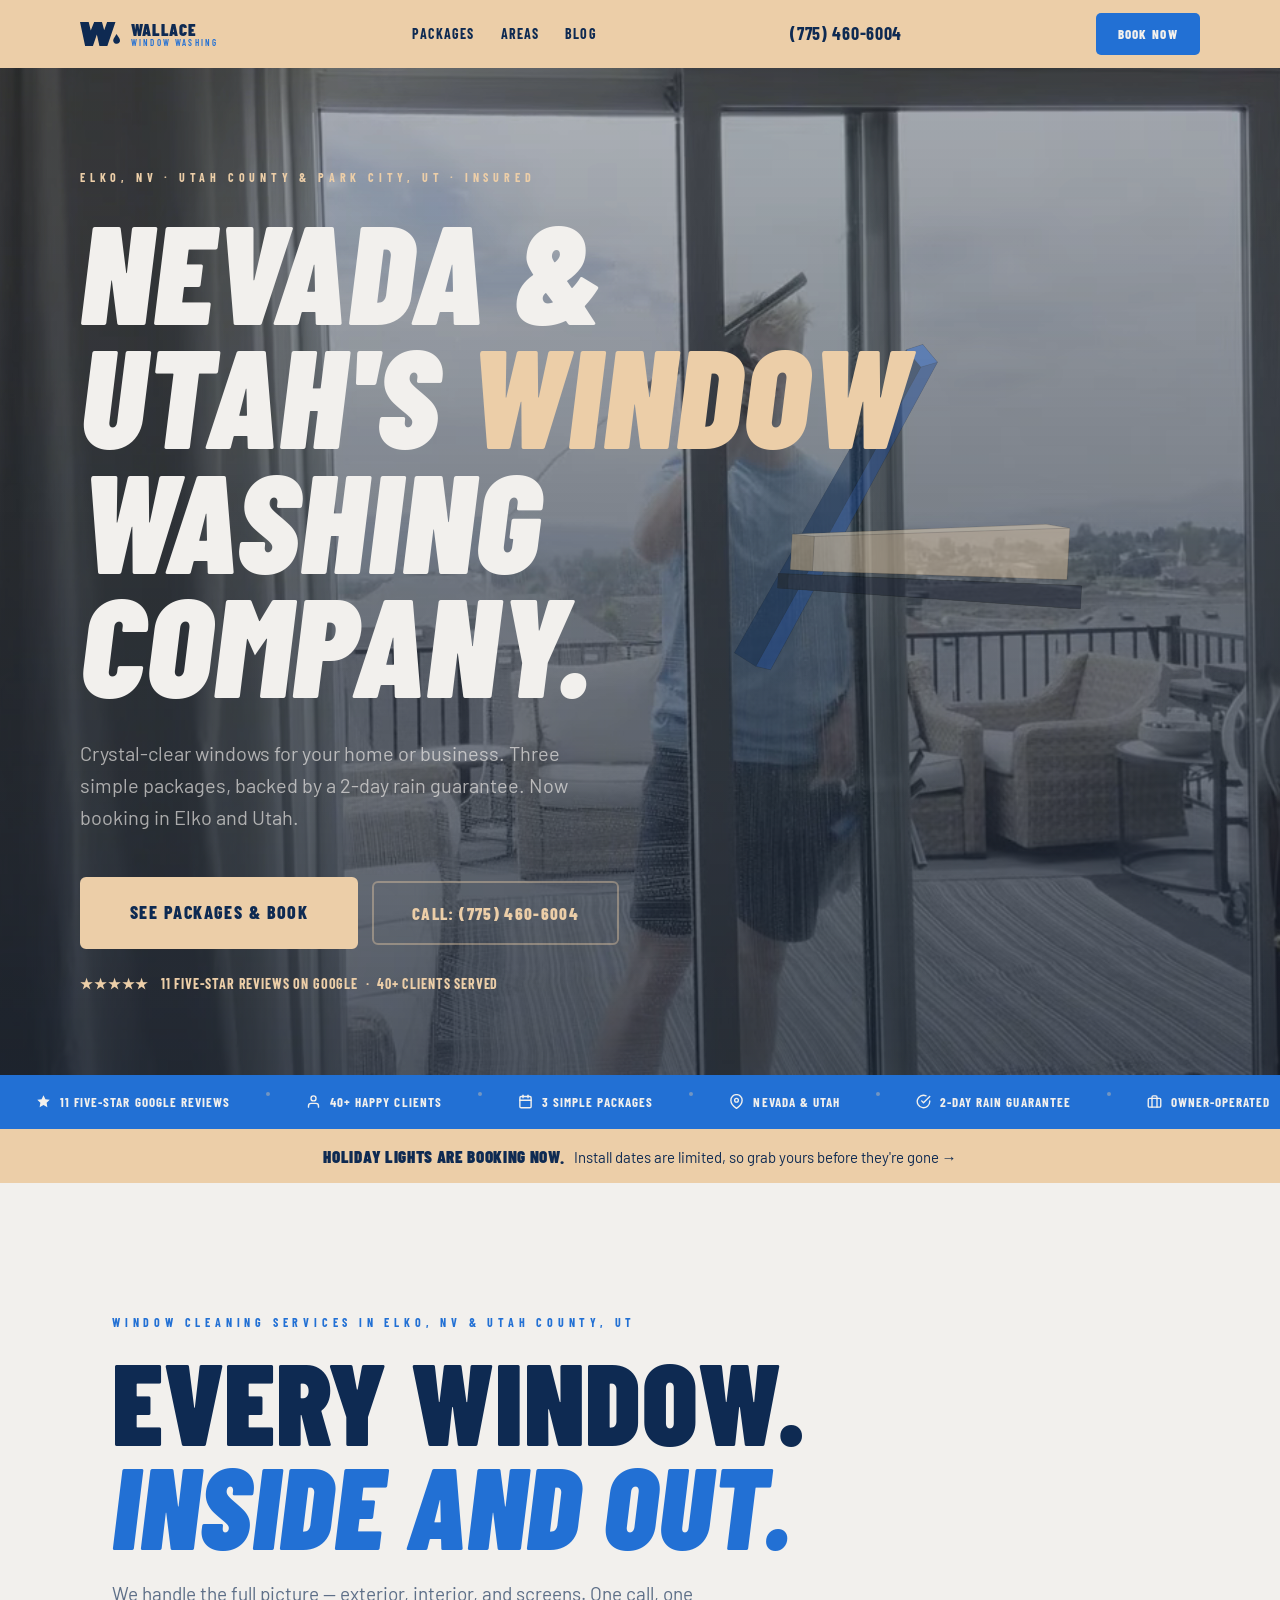
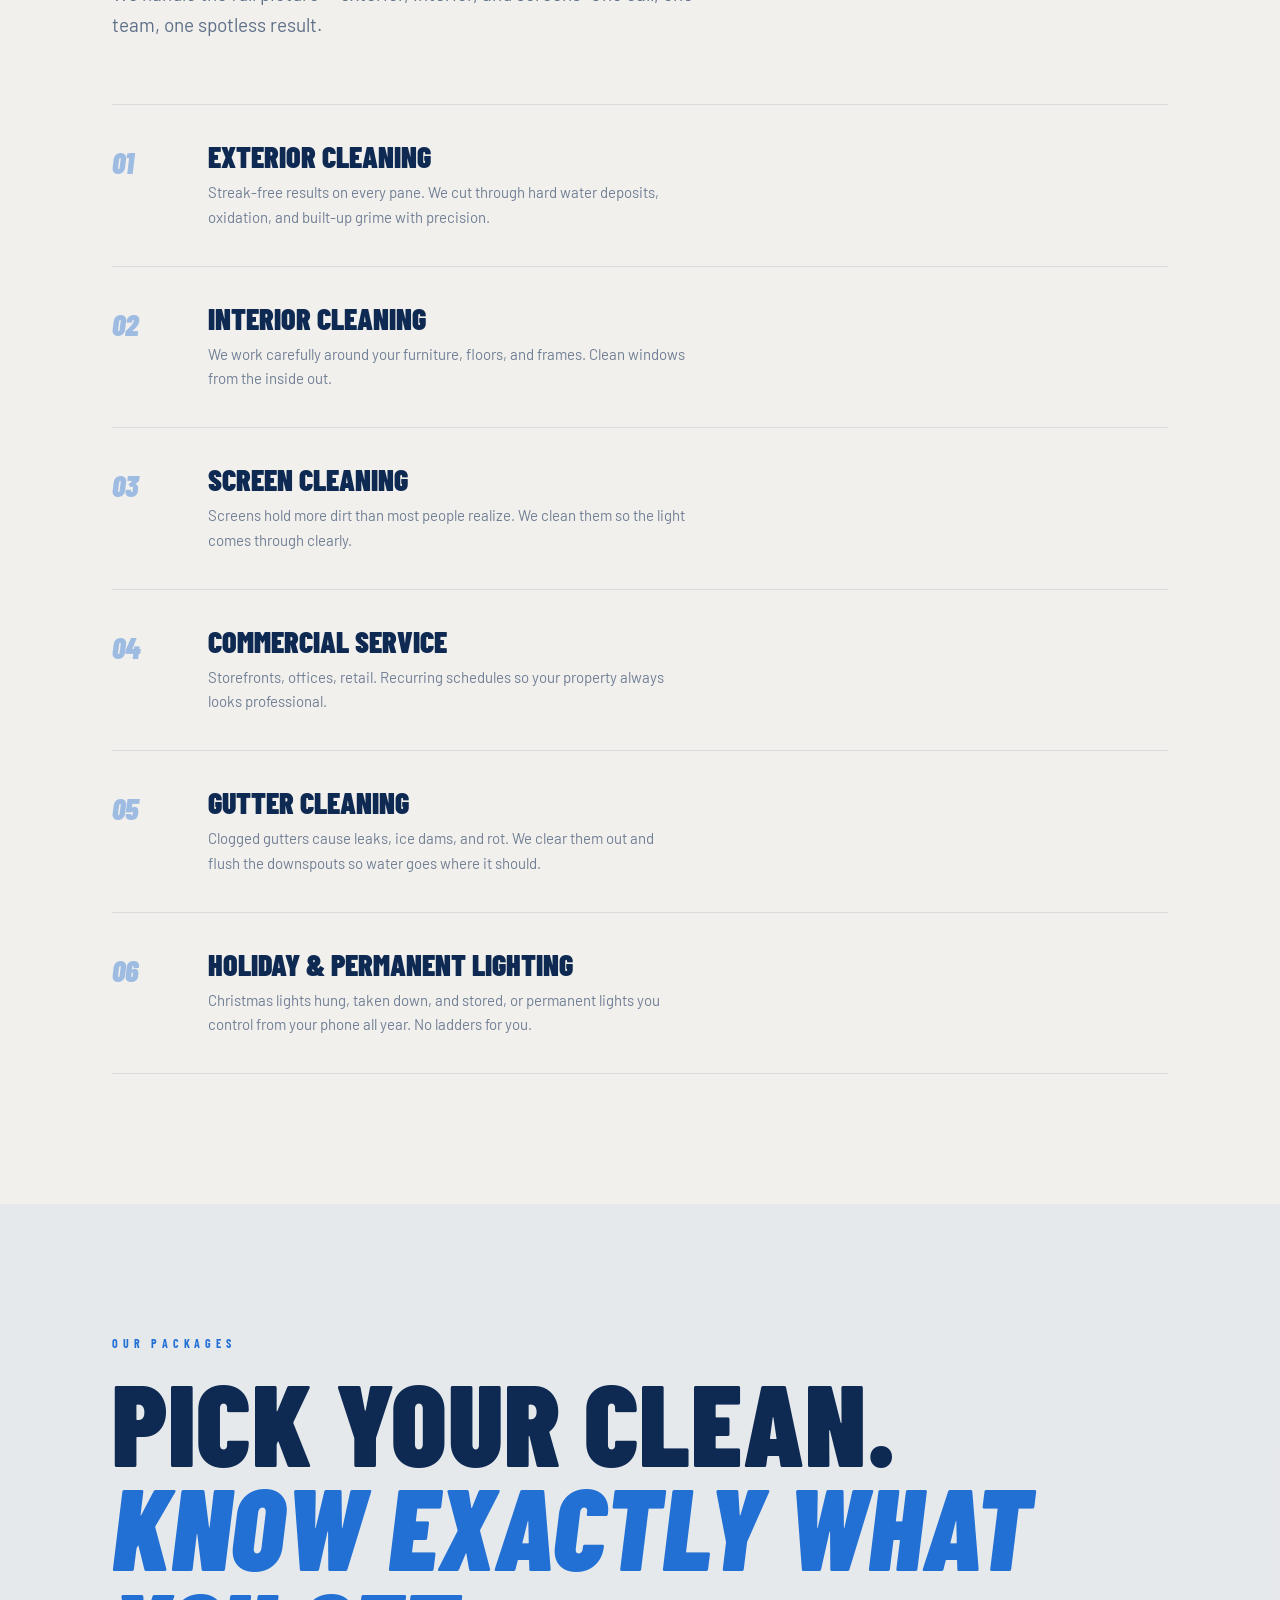
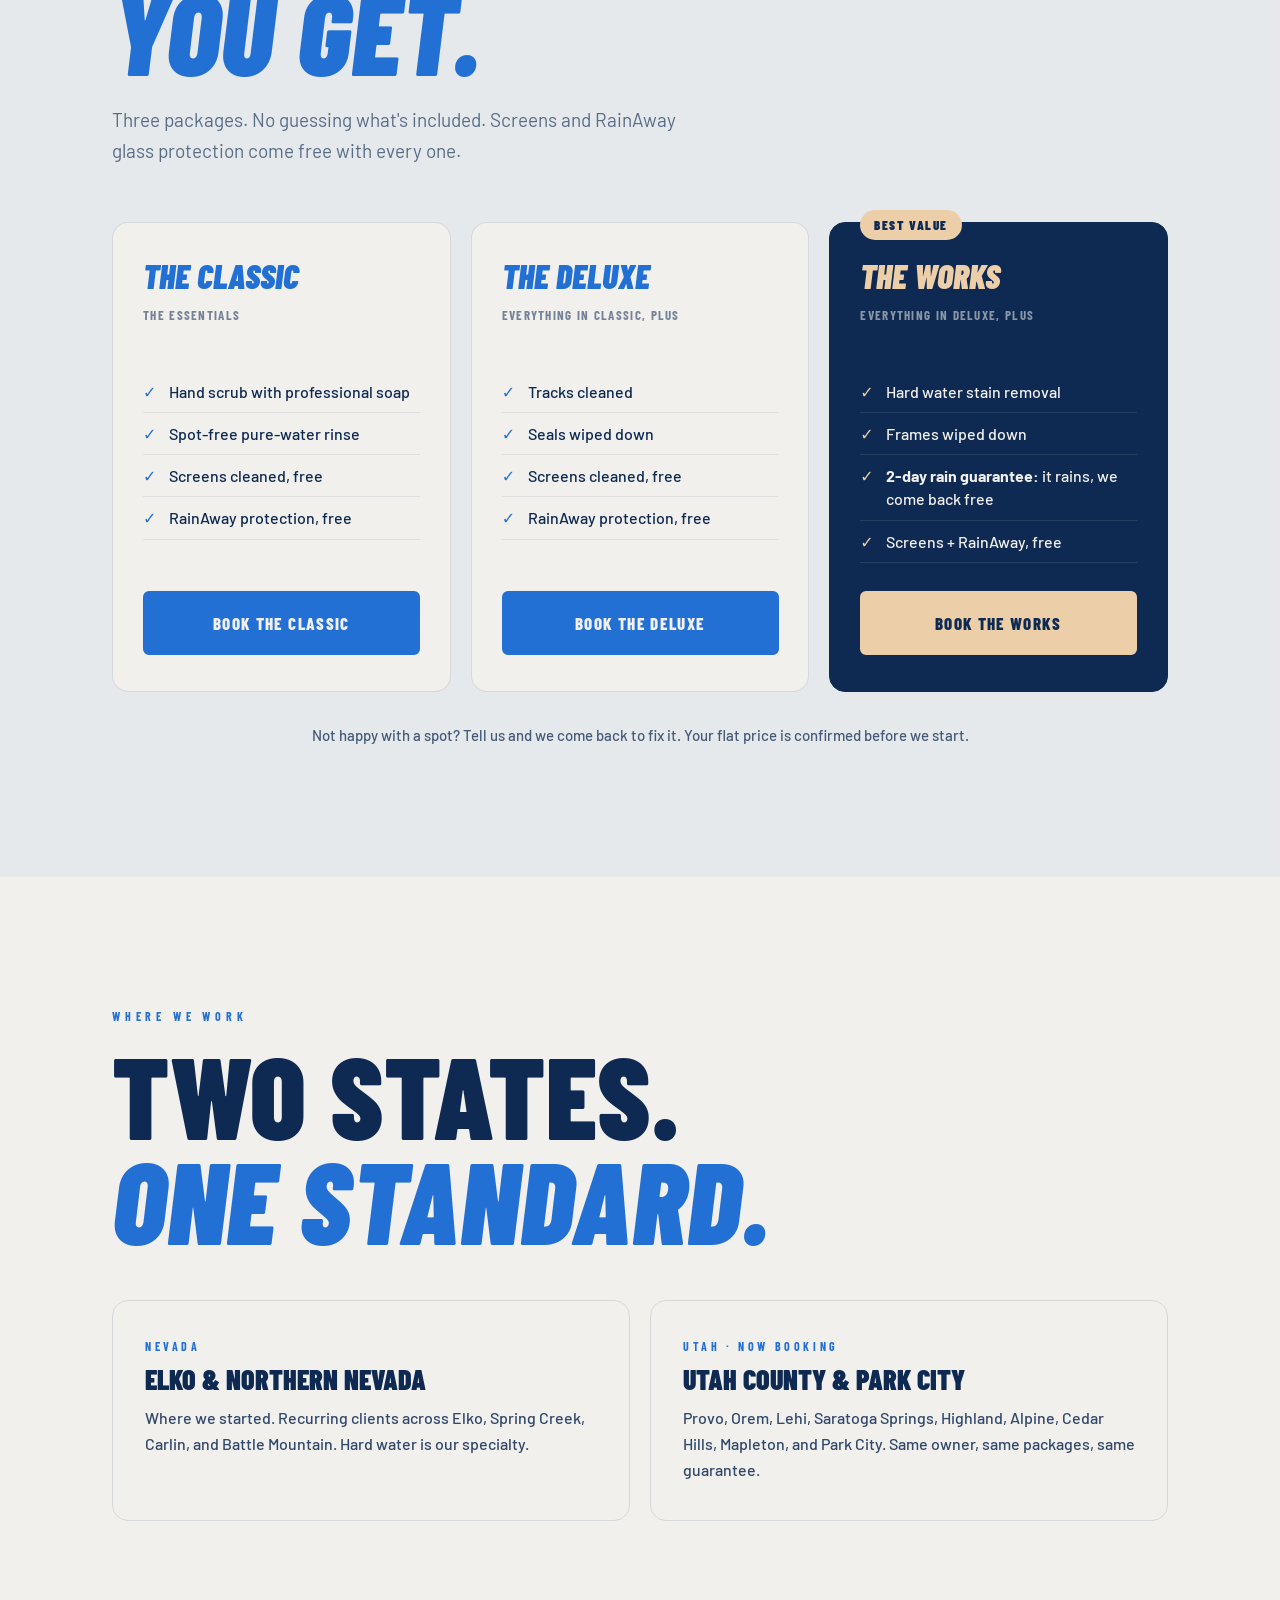
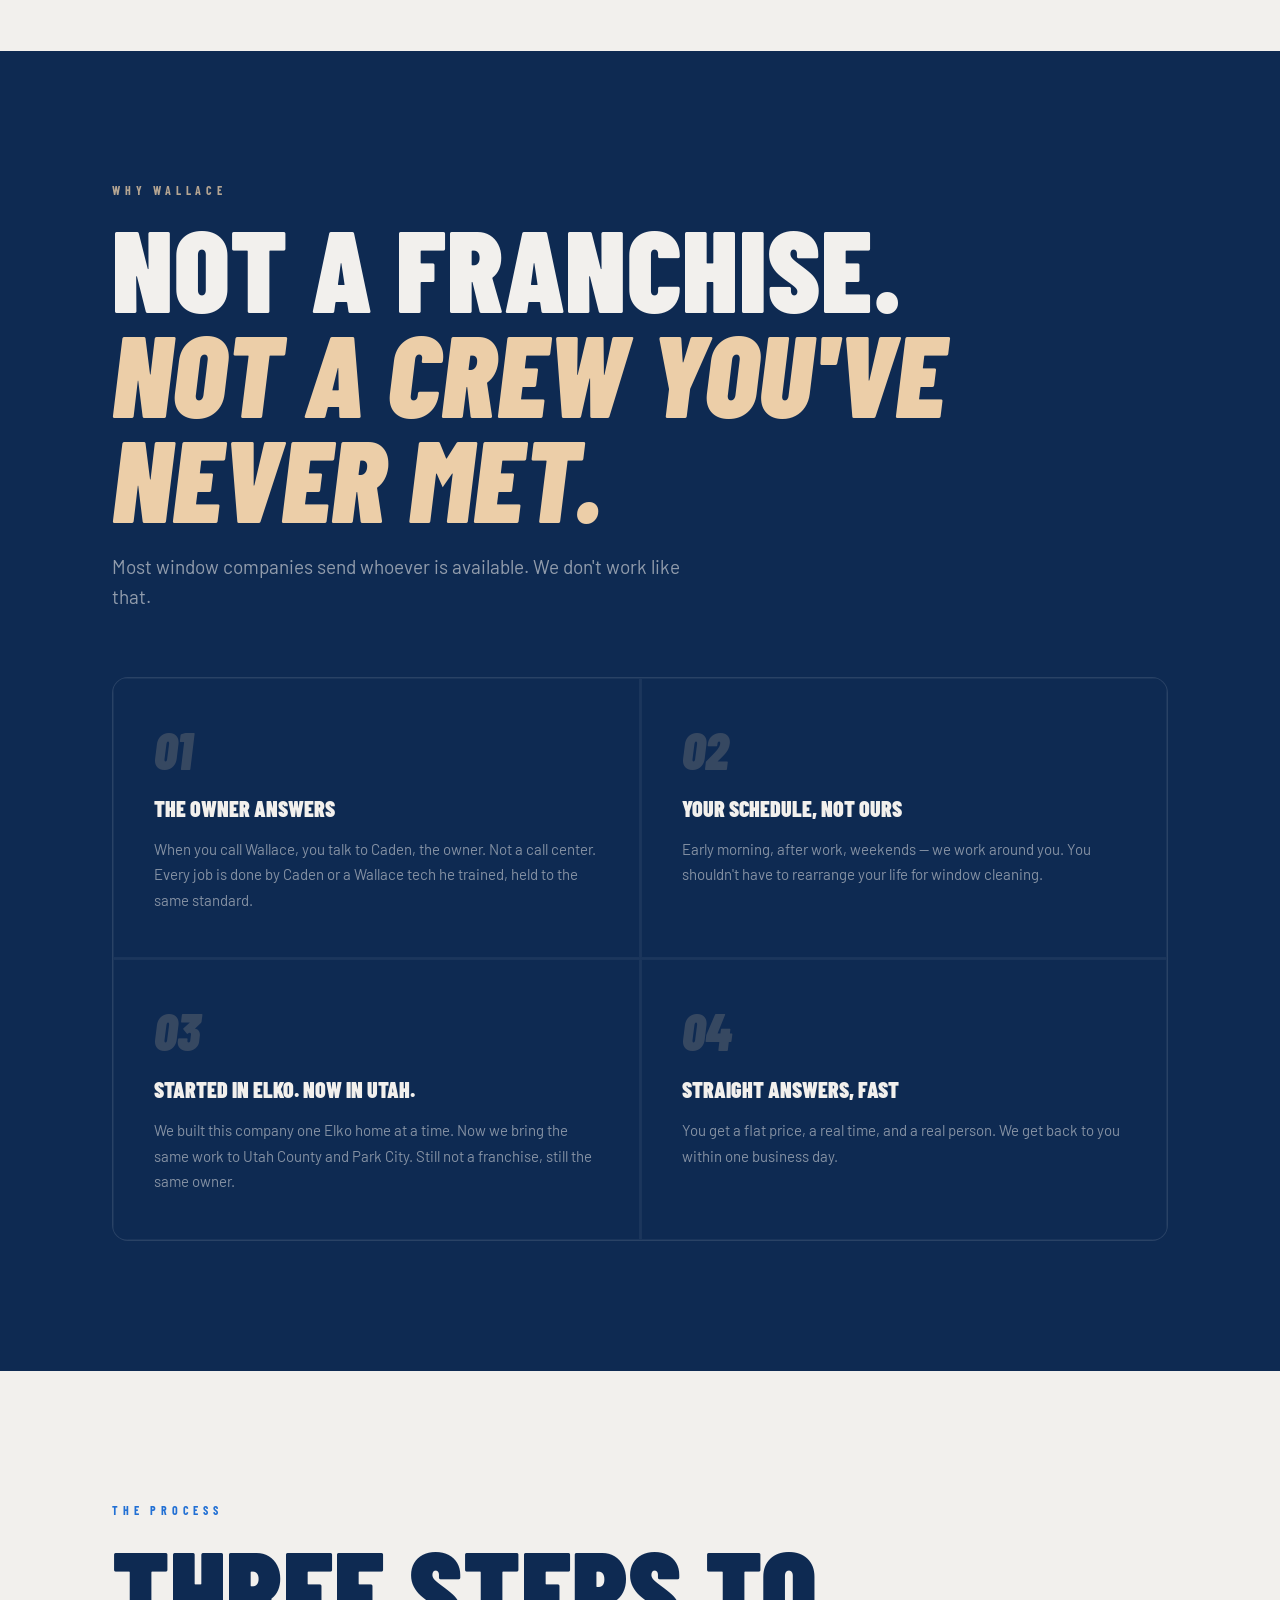
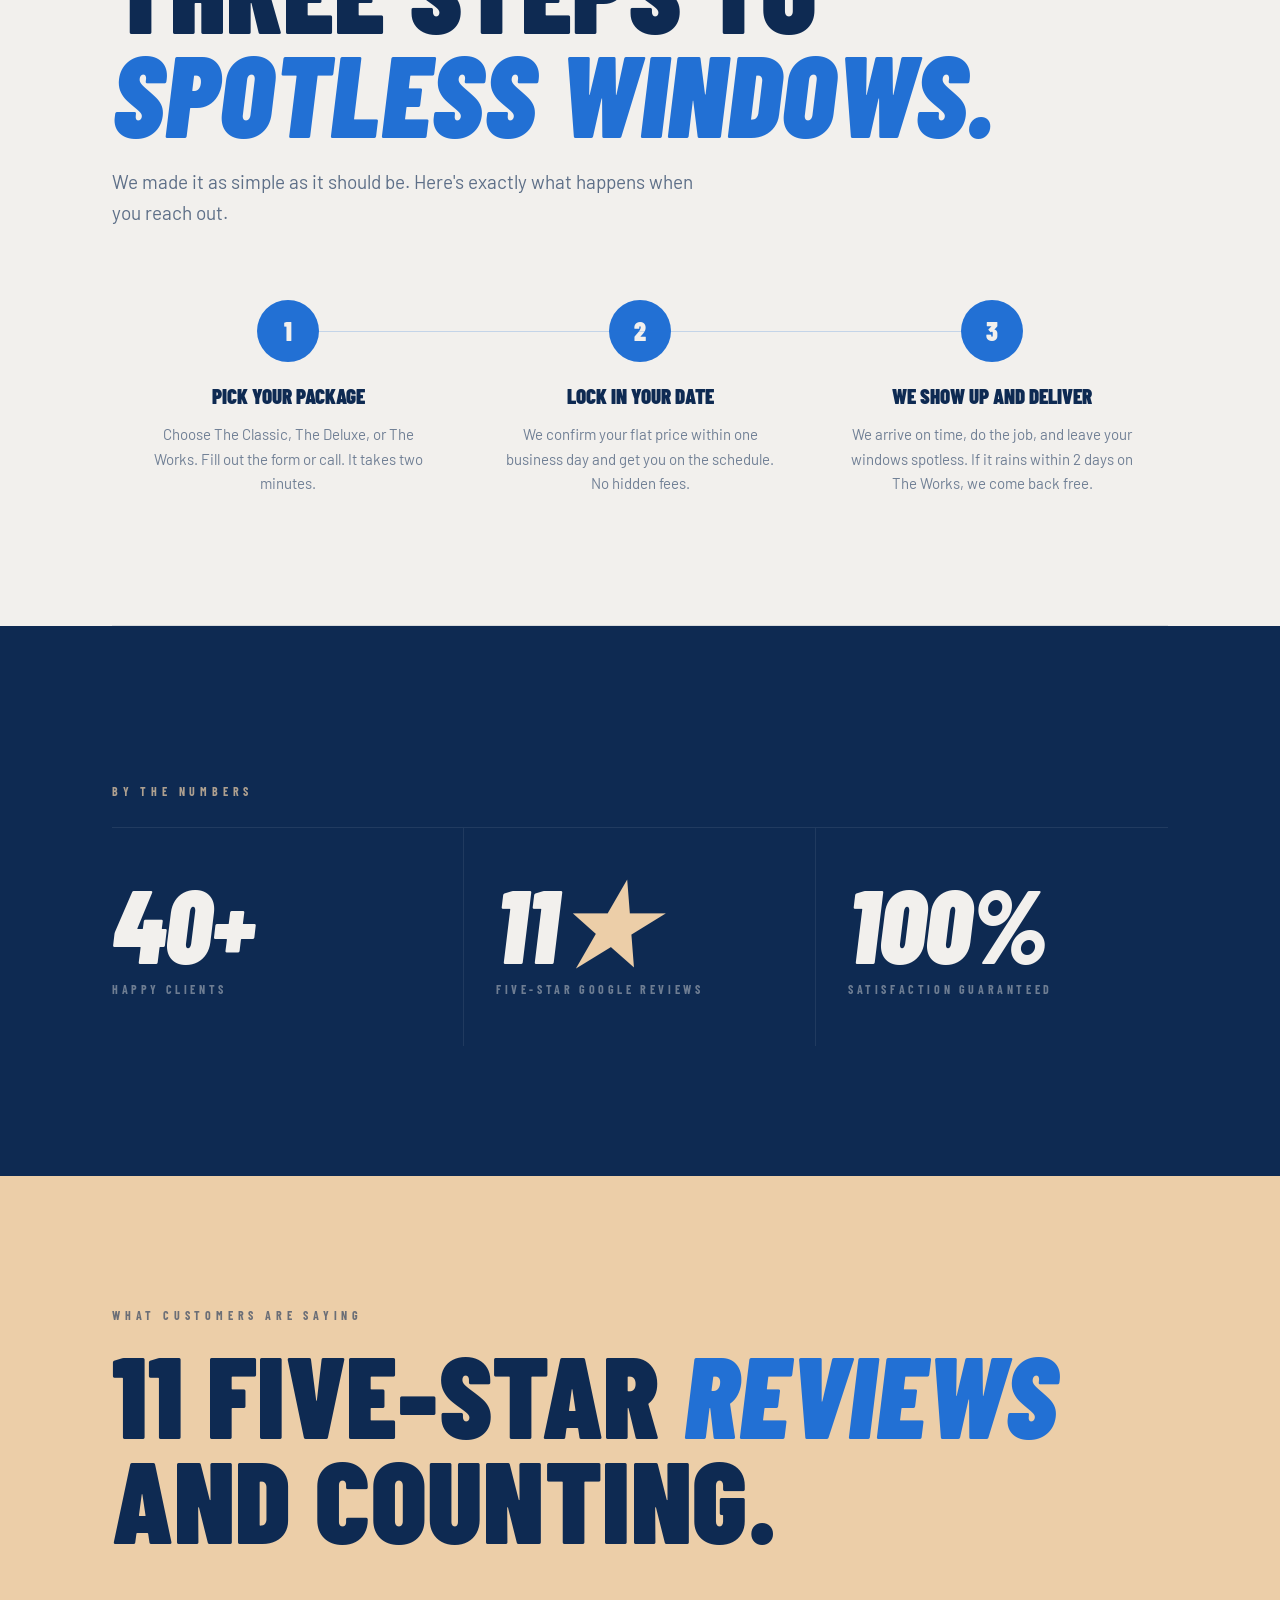
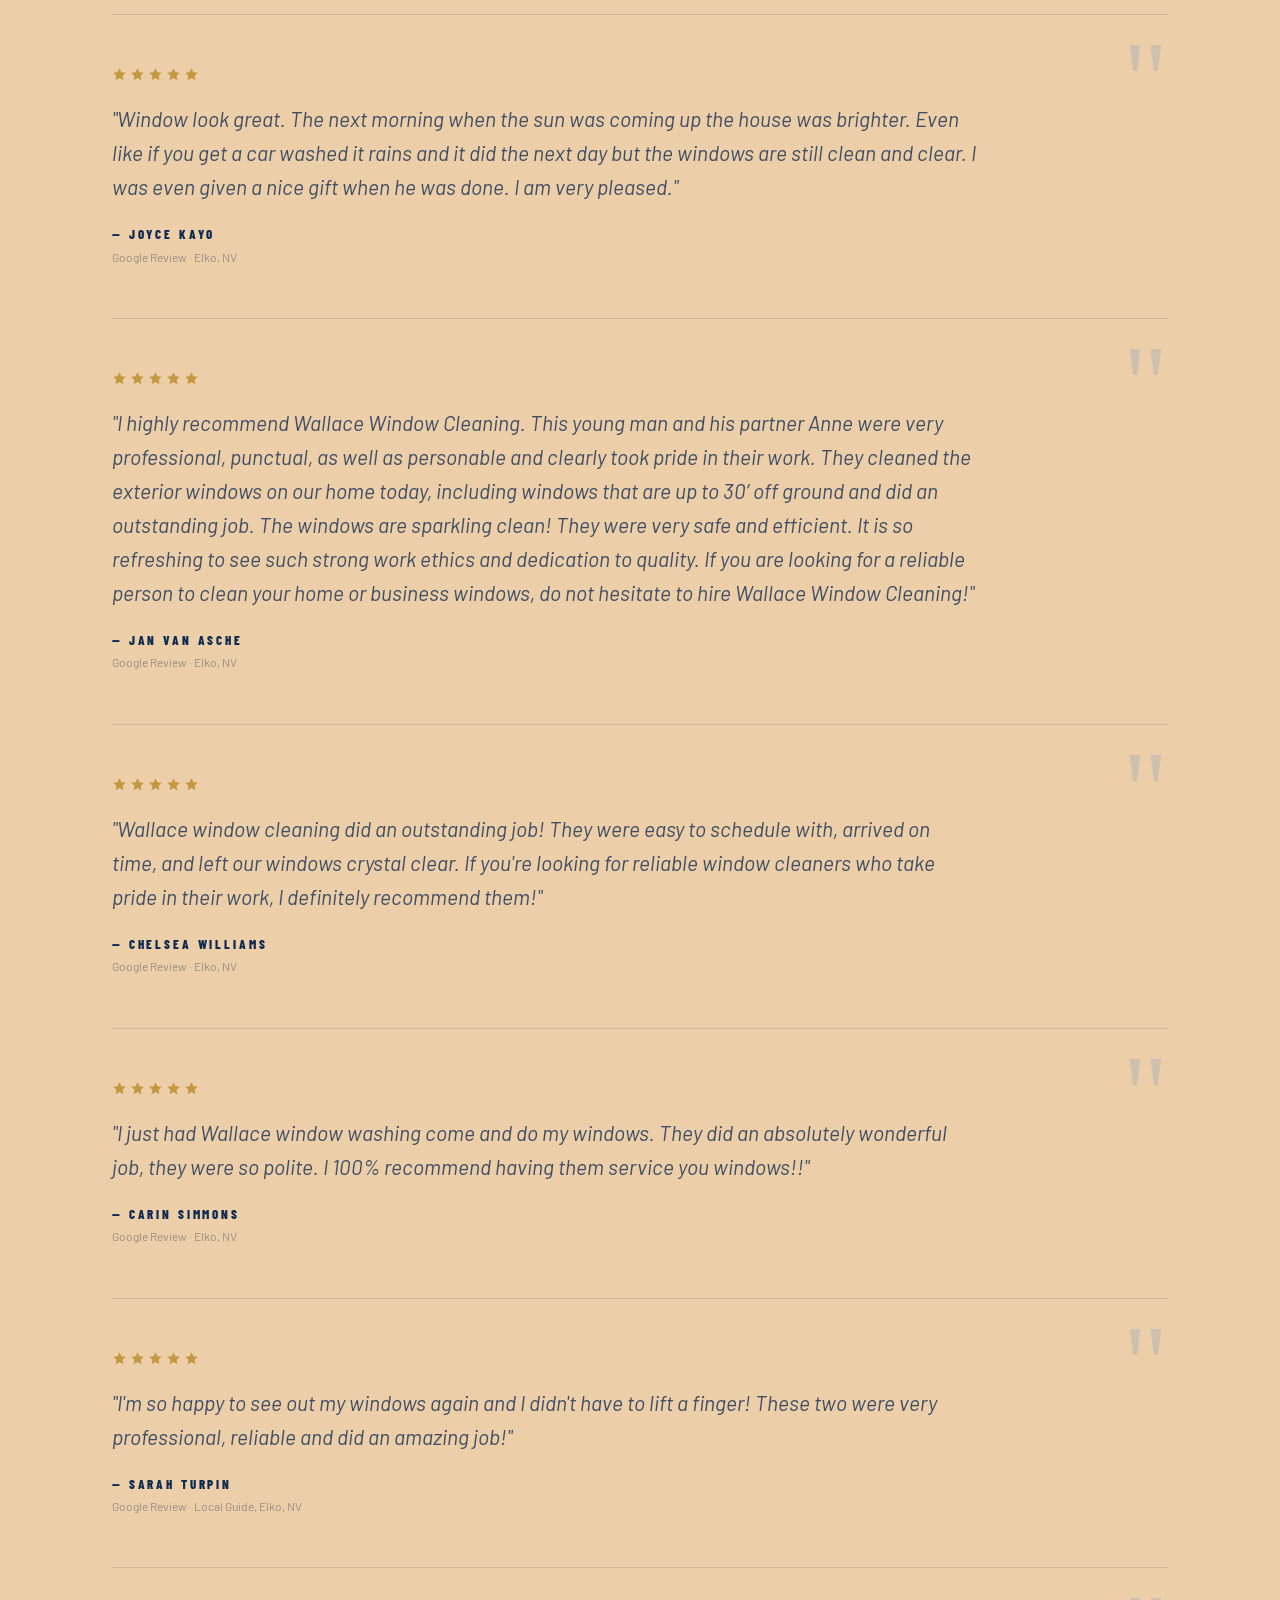
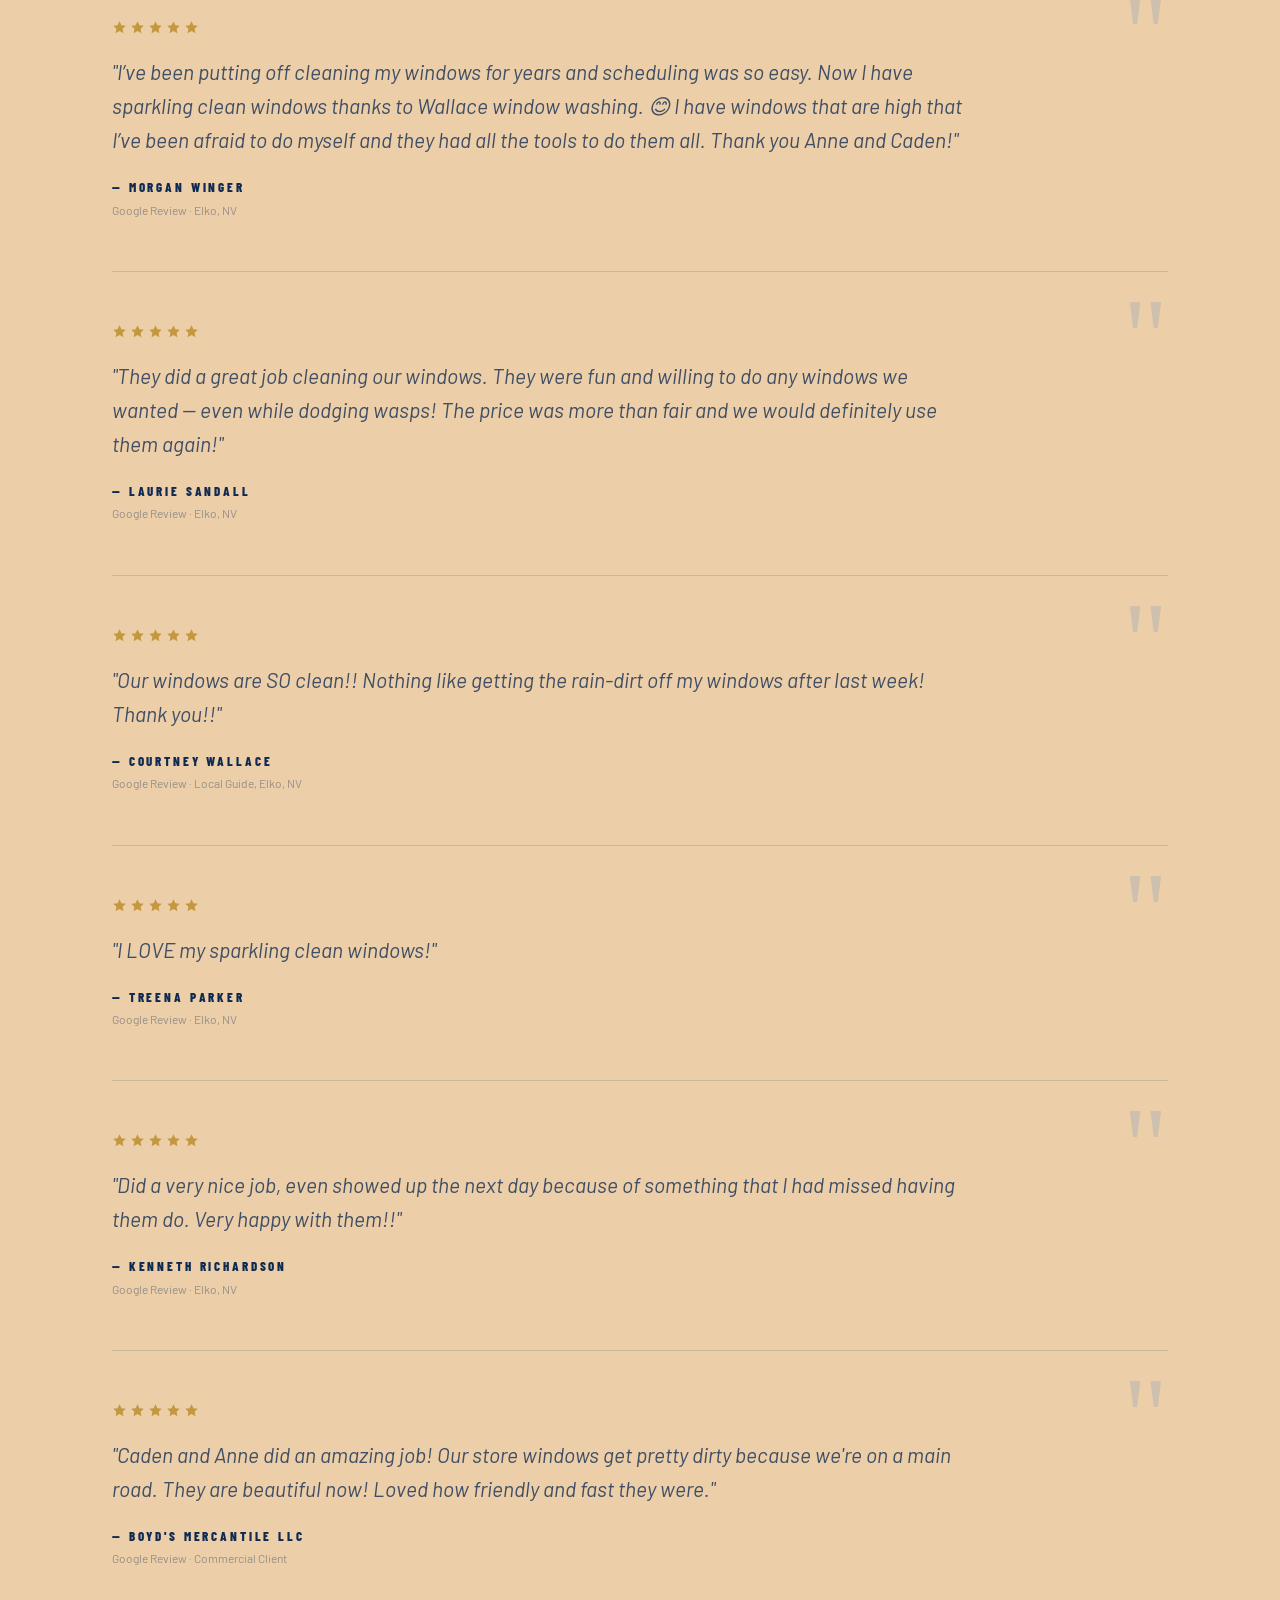
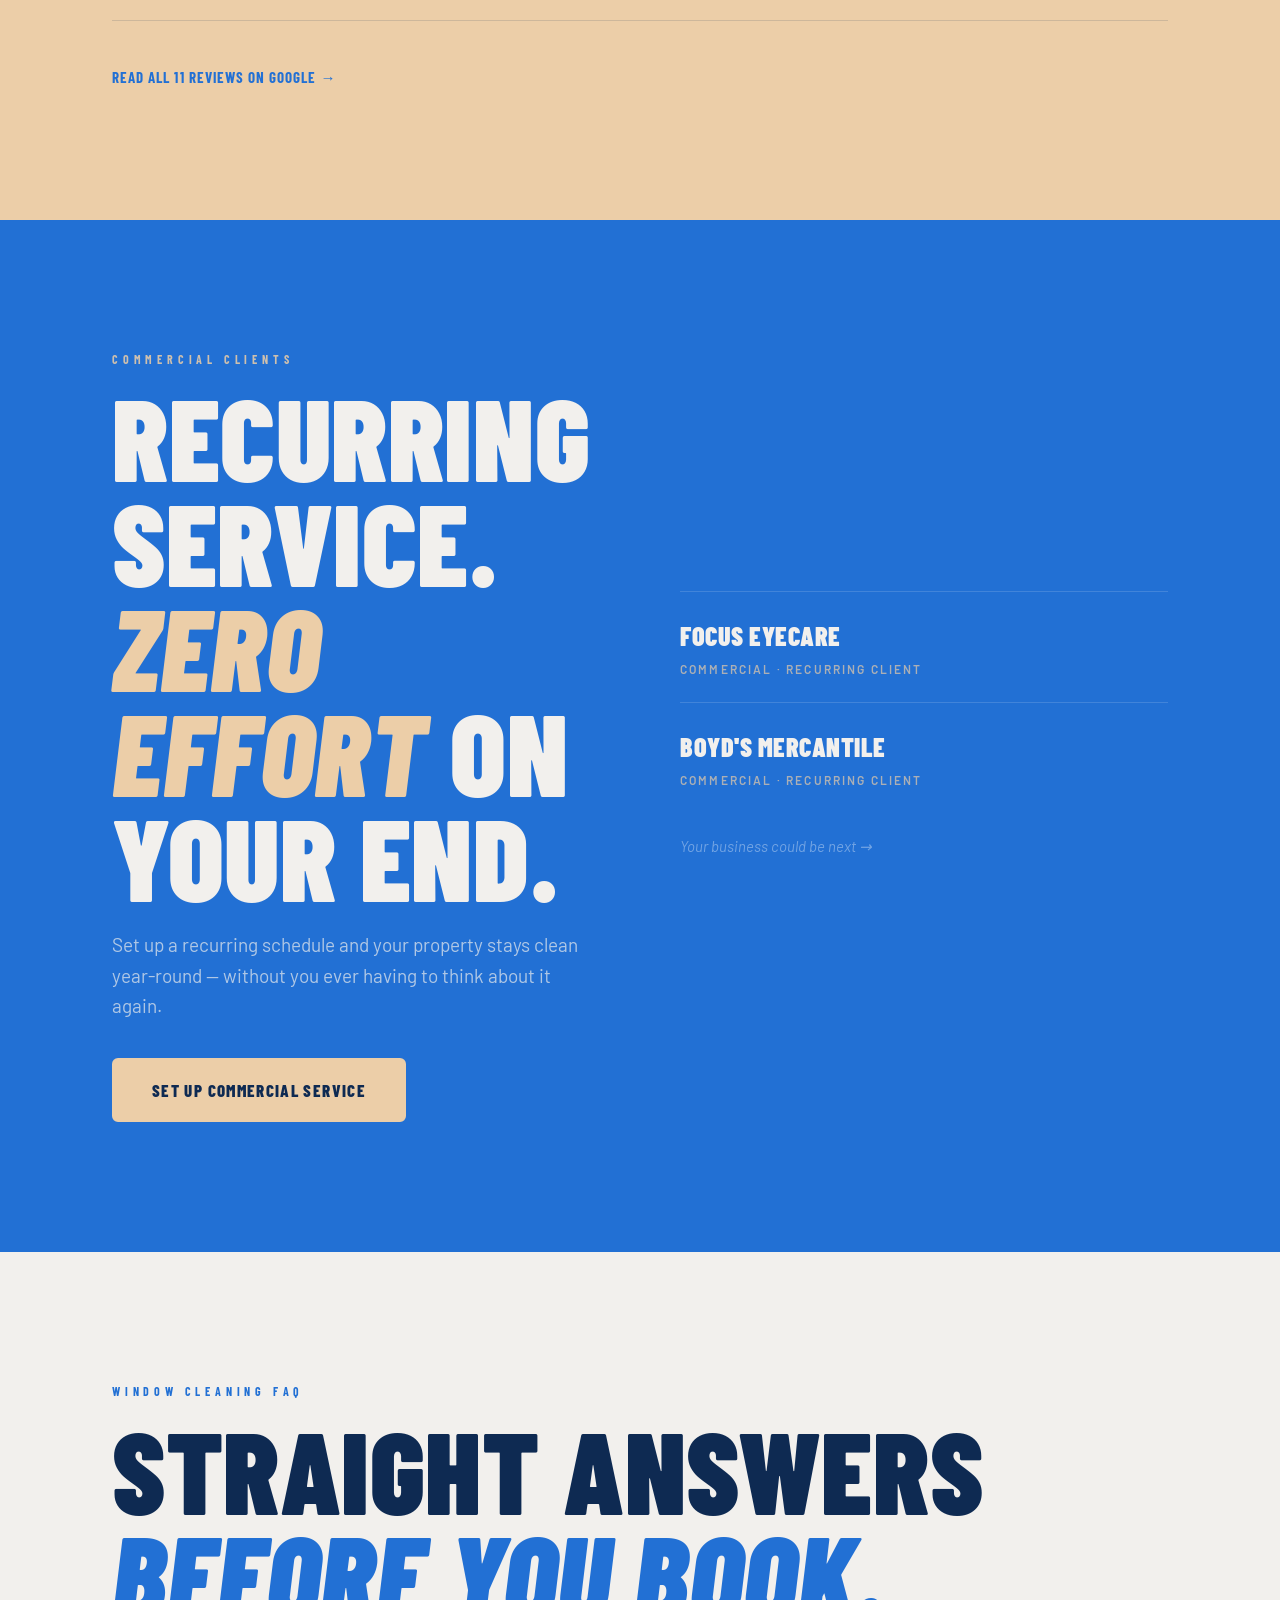
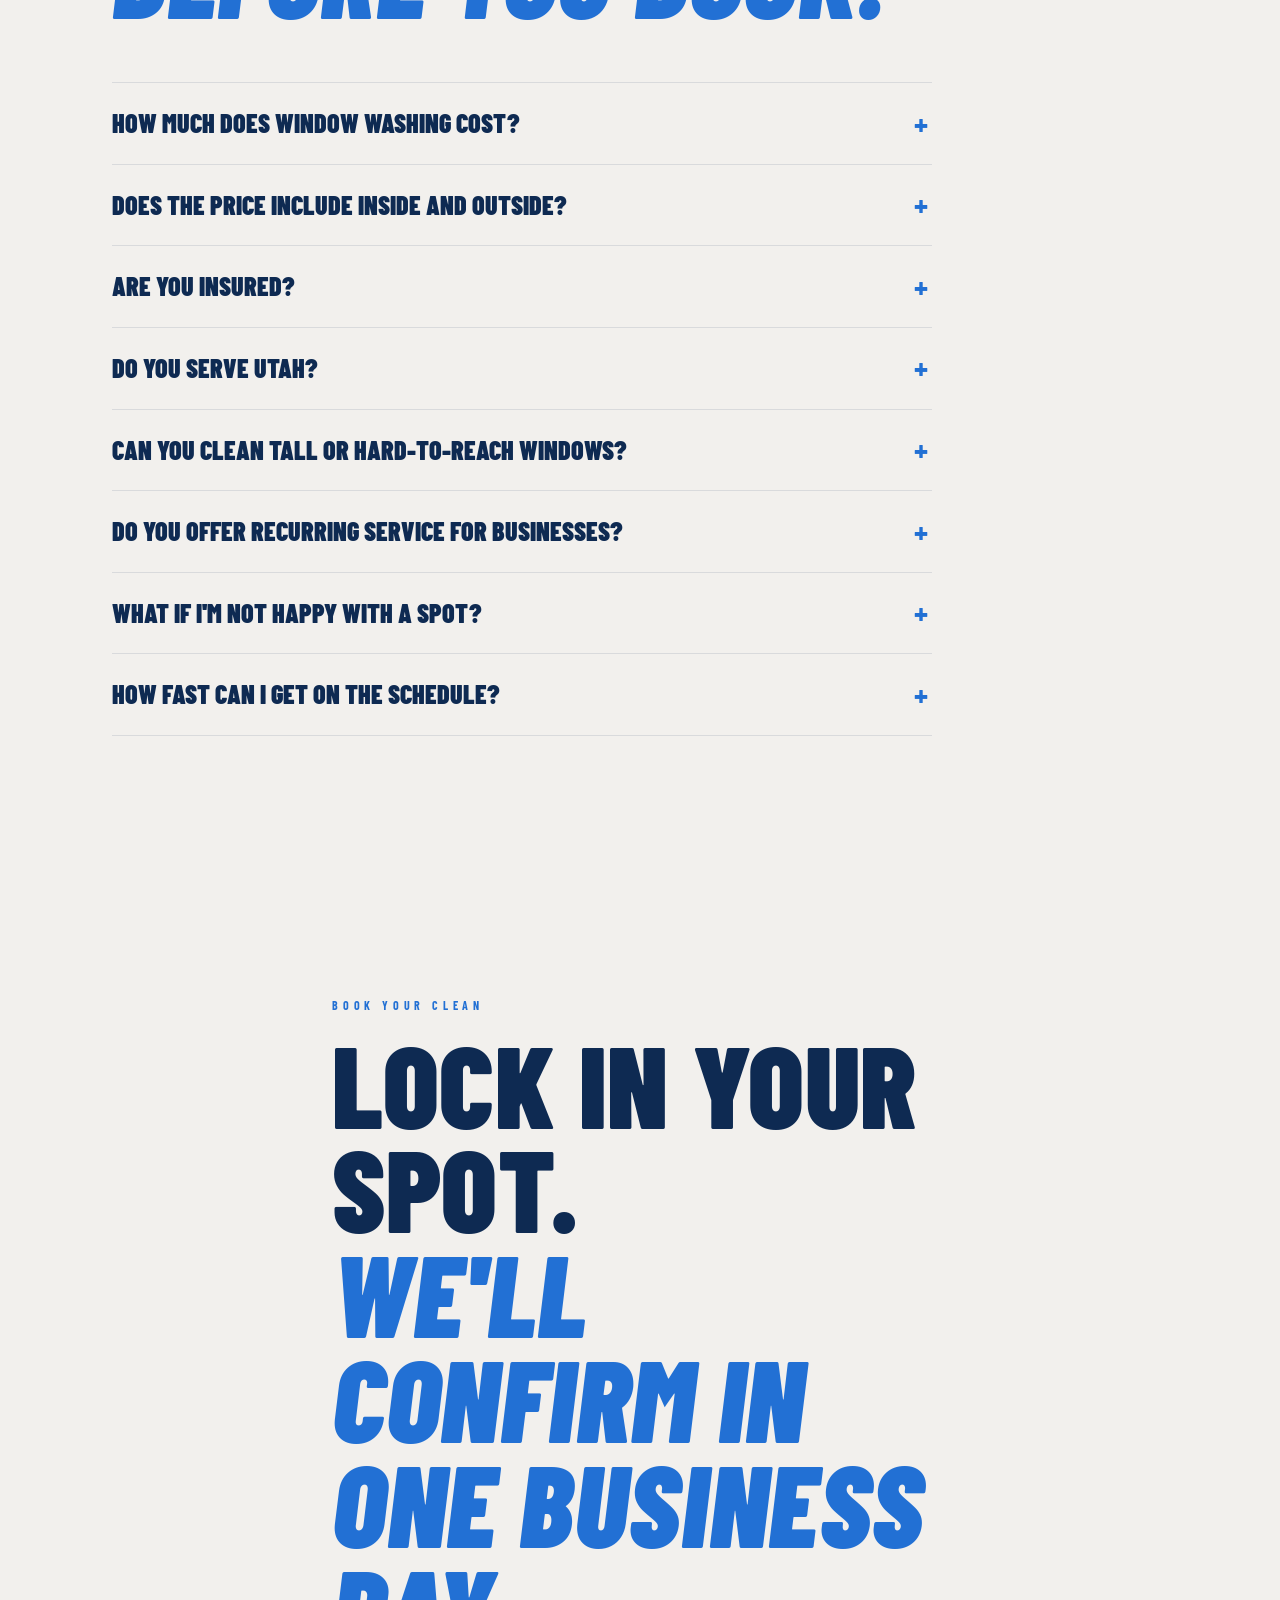
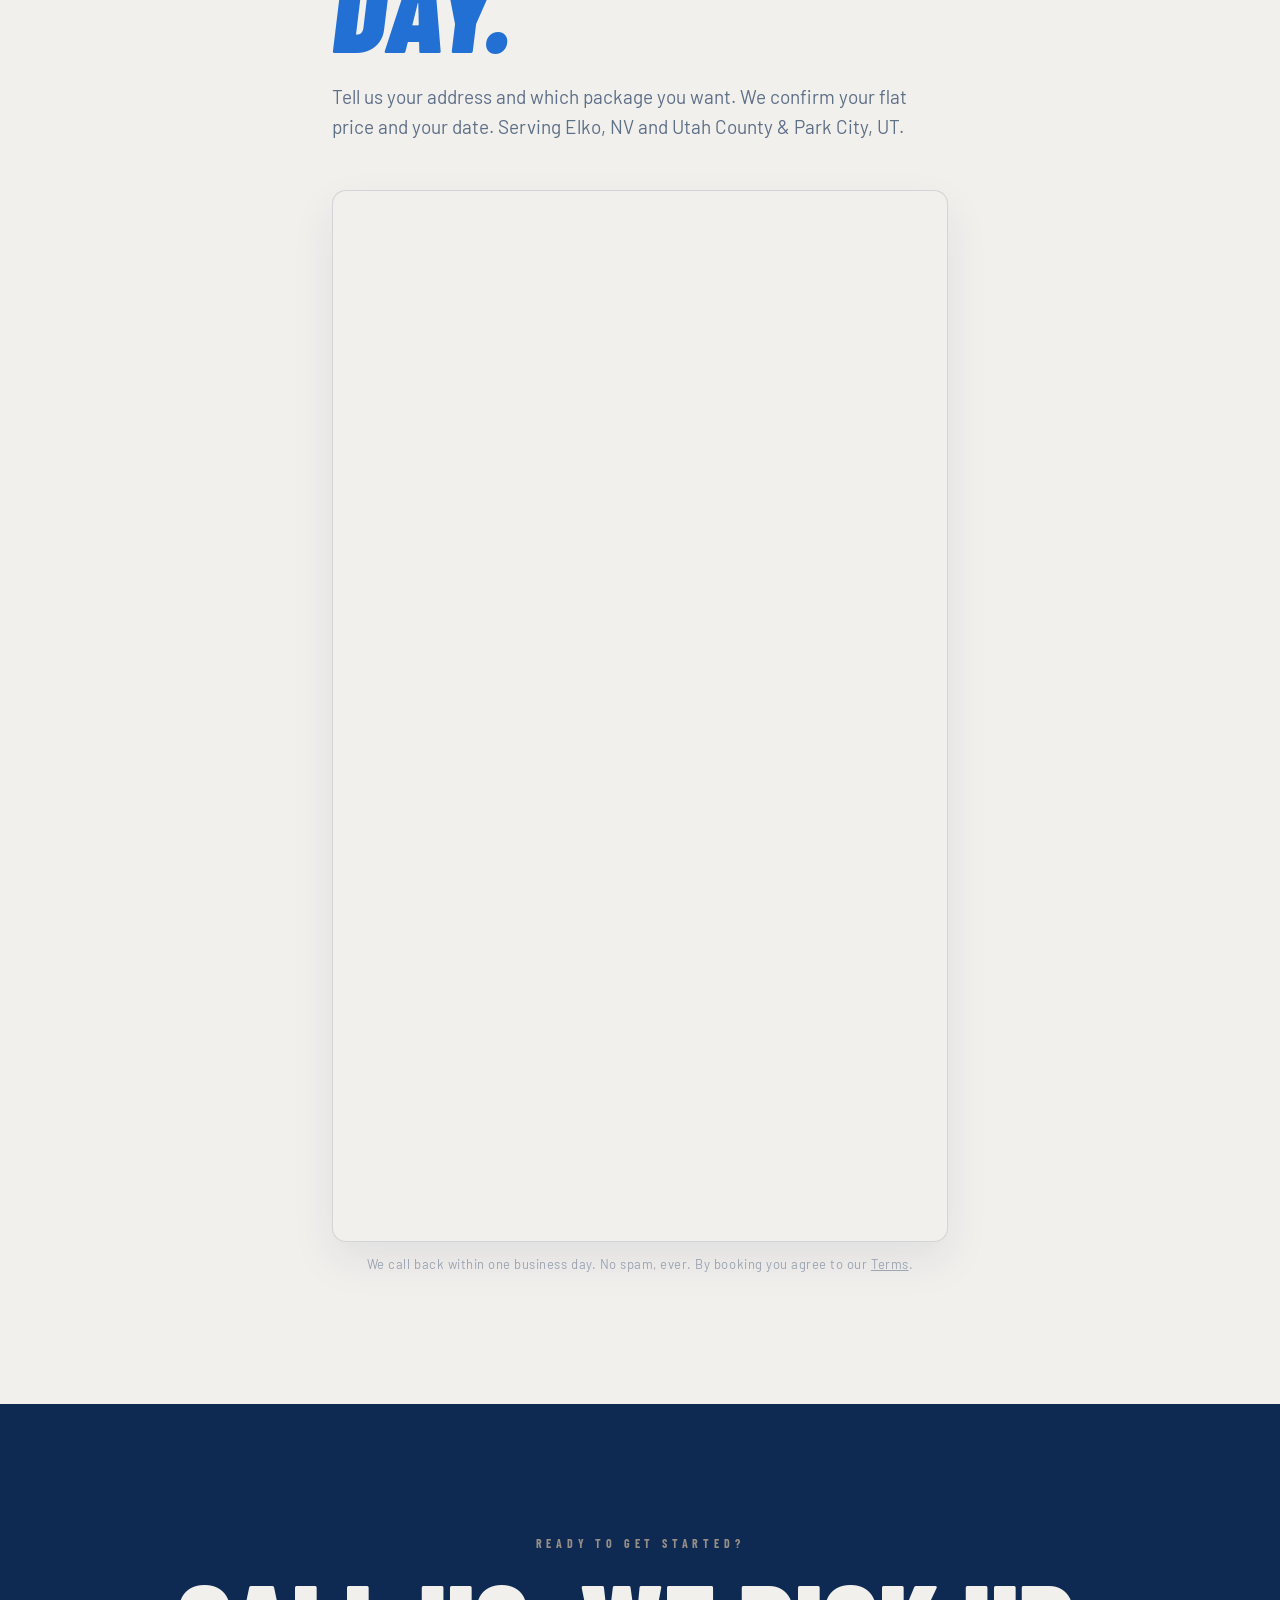
==== commit 4d48daa5: "Remove prices from site; packages list features only Co-Authored-By: Claude Opus 5.5 <noreply@anthro" ====
--- a/index.html
+++ b/index.html
@@ -4,7 +4,7 @@
   <meta charset="UTF-8">
   <meta name="viewport" content="width=device-width, initial-scale=1.0">
   <title>Window Washing in Elko, NV &amp; Utah County, UT | Wallace Window Washing</title>
-  <meta name="description" content="Owner-run window cleaning in Elko, NV and Utah County &amp; Park City, UT. Three clear packages from $299, 2-day rain guarantee, 11 five-star Google reviews. Gutters and holiday lights too.">
+  <meta name="description" content="Owner-run window cleaning in Elko, NV and Utah County &amp; Park City, UT. Three clear packages, 2-day rain guarantee, 11 five-star Google reviews. Gutters and holiday lights too.">
   <link rel="canonical" href="https://wallacewindow.com/">
   <meta name="robots" content="index, follow, max-snippet:-1, max-image-preview:large, max-video-preview:-1">
   <meta name="theme-color" content="#2270D4">
@@ -15,12 +15,12 @@
   <meta property="og:site_name" content="Wallace Window Washing">
   <meta property="og:locale" content="en_US">
   <meta property="og:title" content="Window Washing in Elko, NV &amp; Utah County, UT | Wallace Window Washing">
-  <meta property="og:description" content="Owner-run window cleaning in Elko, NV and Utah County, UT. Packages from $299 with a 2-day rain guarantee.">
+  <meta property="og:description" content="Owner-run window cleaning in Elko, NV and Utah County, UT. Three clear packages with a 2-day rain guarantee.">
   <meta property="og:url" content="https://wallacewindow.com/">
   <meta property="og:image" content="https://wallacewindow.com/assets/hero-poster.jpg">
   <meta name="twitter:card" content="summary_large_image">
   <meta name="twitter:title" content="Window Washing in Elko, NV &amp; Utah County, UT | Wallace Window Washing">
-  <meta name="twitter:description" content="Owner-run window cleaning in Elko, NV and Utah County, UT. Packages from $299 with a 2-day rain guarantee.">
+  <meta name="twitter:description" content="Owner-run window cleaning in Elko, NV and Utah County, UT. Three clear packages with a 2-day rain guarantee.">
   <meta name="twitter:image" content="https://wallacewindow.com/assets/hero-poster.jpg">
 
   <script type="application/ld+json">
@@ -39,8 +39,7 @@
         "@id": "https://wallacewindow.com/#business",
         "name": "Wallace Window Washing",
         "description": "Owner-run residential and commercial window cleaning in Elko, Nevada and Utah County and Park City, Utah: exterior, interior, screen cleaning, gutter cleaning, and holiday light installation.",
-        "priceRange": "$$",
-        "url": "https://wallacewindow.com/",
+                "url": "https://wallacewindow.com/",
         "telephone": "+1-775-460-6004",
         "image": "https://wallacewindow.com/assets/hero-poster.jpg",
         "address": { "@type": "PostalAddress", "addressLocality": "Elko", "addressRegion": "NV", "addressCountry": "US" },
@@ -63,15 +62,14 @@
             { "@type": "Offer", "itemOffered": { "@type": "Service", "name": "Window screen cleaning" } },
             { "@type": "Offer", "itemOffered": { "@type": "Service", "name": "Commercial window cleaning" } },
             { "@type": "Offer", "itemOffered": { "@type": "Service", "name": "Gutter cleaning" } },
-            { "@type": "Offer", "itemOffered": { "@type": "Service", "name": "Christmas and permanent holiday light installation" } },
-            { "@type": "Offer", "name": "The Classic", "priceSpecification": { "@type": "PriceSpecification", "minPrice": 299, "priceCurrency": "USD" }, "itemOffered": { "@type": "Service", "name": "Residential window cleaning, The Classic package" } }
+            { "@type": "Offer", "itemOffered": { "@type": "Service", "name": "Christmas and permanent holiday light installation" } }
           ]
         }
       },
       {
         "@type": "FAQPage",
         "mainEntity": [
-          { "@type": "Question", "name": "How much does window washing cost?", "acceptedAnswer": { "@type": "Answer", "text": "Every residential job starts at $299. Your exact price depends on how many windows you have and which package you pick: The Classic, The Deluxe, or The Works. Send your address and we text back a flat price within one business day." } },
+          { "@type": "Question", "name": "How much does window washing cost?", "acceptedAnswer": { "@type": "Answer", "text": "Your price depends on how many windows you have and which package you pick: The Classic, The Deluxe, or The Works. Send your address and we get back to you with a flat price within one business day." } },
           { "@type": "Question", "name": "Does the quote include inside and outside?", "acceptedAnswer": { "@type": "Answer", "text": "Not automatically. Most window cleaning quotes cover the exterior only, with interior cleaning as an add-on. Ask for the scope up front so the price matches what you expect." } },
           { "@type": "Question", "name": "Are you insured?", "acceptedAnswer": { "@type": "Answer", "text": "Yes. Wallace Window Washing carries general liability insurance and is owner-run." } },
           { "@type": "Question", "name": "Do you serve Utah?", "acceptedAnswer": { "@type": "Answer", "text": "Yes. We serve Utah County (Provo, Orem, Lehi, and nearby) and Park City, plus Elko, Spring Creek, Carlin, and Battle Mountain in Nevada." } },
@@ -479,7 +477,7 @@
       <div class="nav-wordmark">Wallace<span>Window Washing</span></div>
     </a>
     <div class="nav-links">
-      <a href="#pricing" class="nav-link">Pricing</a>
+      <a href="#pricing" class="nav-link">Packages</a>
       <a href="#areas" class="nav-link">Areas</a>
       <a href="/blog/" class="nav-link">Blog</a>
     </div>
@@ -501,7 +499,7 @@
   <div class="hero-inner">
     <p class="hero-eyebrow reveal">Elko, NV · Utah County &amp; Park City, UT · Insured</p>
     <h1 class="reveal" style="transition-delay:.12s">Nevada &amp; Utah's <em>Window</em> Washing Company.</h1>
-    <p class="hero-sub reveal" style="transition-delay:.24s">Crystal-clear windows for your home or business. Three simple packages from $299, backed by a 2-day rain guarantee. Now booking in Elko and Utah.</p>
+    <p class="hero-sub reveal" style="transition-delay:.24s">Crystal-clear windows for your home or business. Three simple packages, backed by a 2-day rain guarantee. Now booking in Elko and Utah.</p>
     <div class="hero-actions reveal" style="transition-delay:.36s">
       <a href="#pricing" class="btn btn-sand" style="font-size:18px;padding:20px 48px">See Packages &amp; Book</a>
       <a href="tel:+17754606004" class="btn btn-ghost">Call: (775) 460-6004</a>
@@ -517,7 +515,7 @@
     <div class="m-dot"></div>
     <div class="m-item"><svg viewBox="0 0 24 24" fill="none" stroke="currentColor" stroke-width="2.2" stroke-linecap="round" stroke-linejoin="round"><path d="M20 21v-2a4 4 0 0 0-4-4H8a4 4 0 0 0-4 4v2"/><circle cx="12" cy="7" r="4"/></svg>40+ Happy Clients</div>
     <div class="m-dot"></div>
-    <div class="m-item"><svg viewBox="0 0 24 24" fill="none" stroke="currentColor" stroke-width="2.2" stroke-linecap="round" stroke-linejoin="round"><rect x="3" y="4" width="18" height="18" rx="2" ry="2"/><line x1="16" y1="2" x2="16" y2="6"/><line x1="8" y1="2" x2="8" y2="6"/><line x1="3" y1="10" x2="21" y2="10"/></svg>Packages from $299</div>
+    <div class="m-item"><svg viewBox="0 0 24 24" fill="none" stroke="currentColor" stroke-width="2.2" stroke-linecap="round" stroke-linejoin="round"><rect x="3" y="4" width="18" height="18" rx="2" ry="2"/><line x1="16" y1="2" x2="16" y2="6"/><line x1="8" y1="2" x2="8" y2="6"/><line x1="3" y1="10" x2="21" y2="10"/></svg>3 Simple Packages</div>
     <div class="m-dot"></div>
     <div class="m-item"><svg viewBox="0 0 24 24" fill="none" stroke="currentColor" stroke-width="2.2" stroke-linecap="round" stroke-linejoin="round"><path d="M21 10c0 7-9 13-9 13s-9-6-9-13a9 9 0 0 1 18 0z"/><circle cx="12" cy="10" r="3"/></svg>Nevada &amp; Utah</div>
     <div class="m-dot"></div>
@@ -530,7 +528,7 @@
     <div class="m-dot"></div>
     <div class="m-item"><svg viewBox="0 0 24 24" fill="none" stroke="currentColor" stroke-width="2.2" stroke-linecap="round" stroke-linejoin="round"><path d="M20 21v-2a4 4 0 0 0-4-4H8a4 4 0 0 0-4 4v2"/><circle cx="12" cy="7" r="4"/></svg>40+ Happy Clients</div>
     <div class="m-dot"></div>
-    <div class="m-item"><svg viewBox="0 0 24 24" fill="none" stroke="currentColor" stroke-width="2.2" stroke-linecap="round" stroke-linejoin="round"><rect x="3" y="4" width="18" height="18" rx="2" ry="2"/><line x1="16" y1="2" x2="16" y2="6"/><line x1="8" y1="2" x2="8" y2="6"/><line x1="3" y1="10" x2="21" y2="10"/></svg>Packages from $299</div>
+    <div class="m-item"><svg viewBox="0 0 24 24" fill="none" stroke="currentColor" stroke-width="2.2" stroke-linecap="round" stroke-linejoin="round"><rect x="3" y="4" width="18" height="18" rx="2" ry="2"/><line x1="16" y1="2" x2="16" y2="6"/><line x1="8" y1="2" x2="8" y2="6"/><line x1="3" y1="10" x2="21" y2="10"/></svg>3 Simple Packages</div>
     <div class="m-dot"></div>
     <div class="m-item"><svg viewBox="0 0 24 24" fill="none" stroke="currentColor" stroke-width="2.2" stroke-linecap="round" stroke-linejoin="round"><path d="M21 10c0 7-9 13-9 13s-9-6-9-13a9 9 0 0 1 18 0z"/><circle cx="12" cy="10" r="3"/></svg>Nevada &amp; Utah</div>
     <div class="m-dot"></div>
@@ -568,13 +566,13 @@
 <!-- PRICING -->
 <section id="pricing" class="pricing-section">
   <div class="wrap">
-    <div class="eyebrow reveal">Packages &amp; Pricing</div>
-    <h2 class="reveal" style="transition-delay:.06s">Pick your clean.<br><em>Every home from $299.</em></h2>
+    <div class="eyebrow reveal">Our Packages</div>
+    <h2 class="reveal" style="transition-delay:.06s">Pick your clean.<br><em>Know exactly what you get.</em></h2>
     <p class="lead reveal" style="transition-delay:.12s">Three packages. No guessing what's included. Screens and RainAway glass protection come free with every one.</p>
     <div class="tier-grid">
       <div class="tier reveal">
         <div class="tier-name">The Classic</div>
-        <div class="tier-price"><span>from</span> $299</div>
+        <div class="tier-price"><span>the essentials</span></div>
         <ul>
           <li>Hand scrub with professional soap</li>
           <li>Spot-free pure-water rinse</li>
@@ -607,7 +605,7 @@
         <a href="#book" class="btn btn-sand">Book The Works</a>
       </div>
     </div>
-    <p class="tier-note reveal">Not happy with a spot? Tell us and we come back to fix it. Exact price depends on window count. We confirm it before we start.</p>
+    <p class="tier-note reveal">Not happy with a spot? Tell us and we come back to fix it. Your flat price is confirmed before we start.</p>
   </div>
 </section>
 
@@ -807,7 +805,7 @@
     <div class="eyebrow reveal">Window Cleaning FAQ</div>
     <h2 class="reveal" style="transition-delay:.06s">Straight answers<br><em>before you book.</em></h2>
     <div class="faq-list reveal" style="transition-delay:.12s">
-      <details class="faq-item"><summary>How much does window washing cost?</summary><p>Every residential job starts at $299. Your exact price depends on how many windows you have and which package you pick: The Classic, The Deluxe, or The Works. Send your address and we text back a flat price within one business day.</p></details>
+      <details class="faq-item"><summary>How much does window washing cost?</summary><p>Your price depends on how many windows you have and which package you pick: The Classic, The Deluxe, or The Works. Send your address and we get back to you with a flat price within one business day.</p></details>
       <details class="faq-item"><summary>Does the price include inside and outside?</summary><p>Our packages cover the exterior. Interior cleaning is an add-on, and we spell it out on your price so there are no surprises. Screens and RainAway are always included free.</p></details>
       <details class="faq-item"><summary>Are you insured?</summary><p>Yes. Wallace Window Washing carries general liability insurance and is owner-run. You can read what past customers say in our Google reviews.</p>
       </details>
@@ -842,7 +840,7 @@
     <a href="tel:+17754606004" class="cta-phone reveal" style="transition-delay:.18s">(775) 460-6004</a>
     <p class="cta-or reveal" style="transition-delay:.24s">— or —</p>
     <a href="#book" class="btn btn-blue reveal" style="font-size:18px;padding:20px 48px;transition-delay:.30s">Book Online</a>
-    <span class="cta-sub reveal" style="transition-delay:.36s">Packages from $299 · 2-day rain guarantee on The Works</span>
+    <span class="cta-sub reveal" style="transition-delay:.36s">3 simple packages · 2-day rain guarantee on The Works</span>
   </div>
 </section>
 
@@ -870,7 +868,7 @@
       <a href="/blog/">Blog</a>
       <a href="#faq">FAQ</a>
       <a href="/terms/">Terms</a>
-      <a href="#pricing">Pricing</a>
+      <a href="#pricing">Packages</a>
       <a href="#book">Book Now</a>
       <a href="tel:+17754606004">(775) 460-6004</a>
       <a href="https://g.page/r/CWcIIirJ8A5tEBM/review" target="_blank" rel="noopener noreferrer">Google Reviews</a>
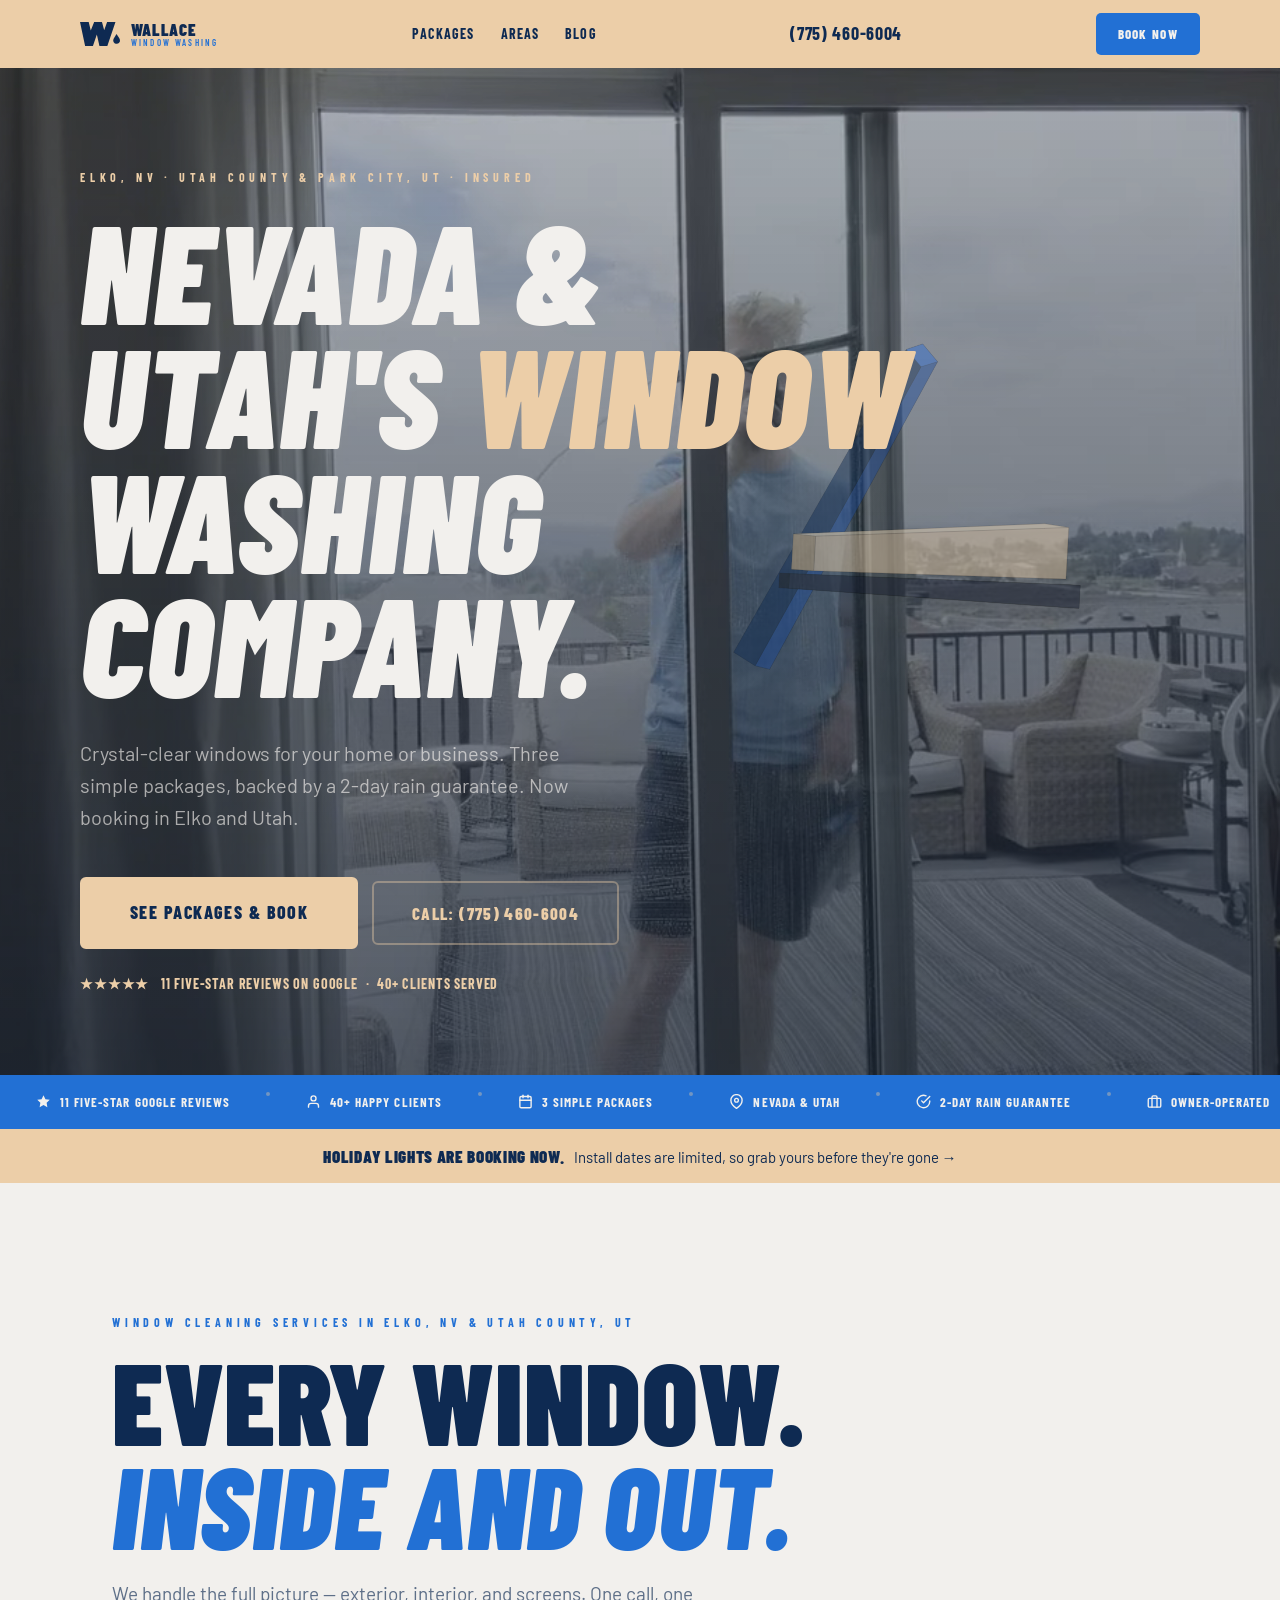
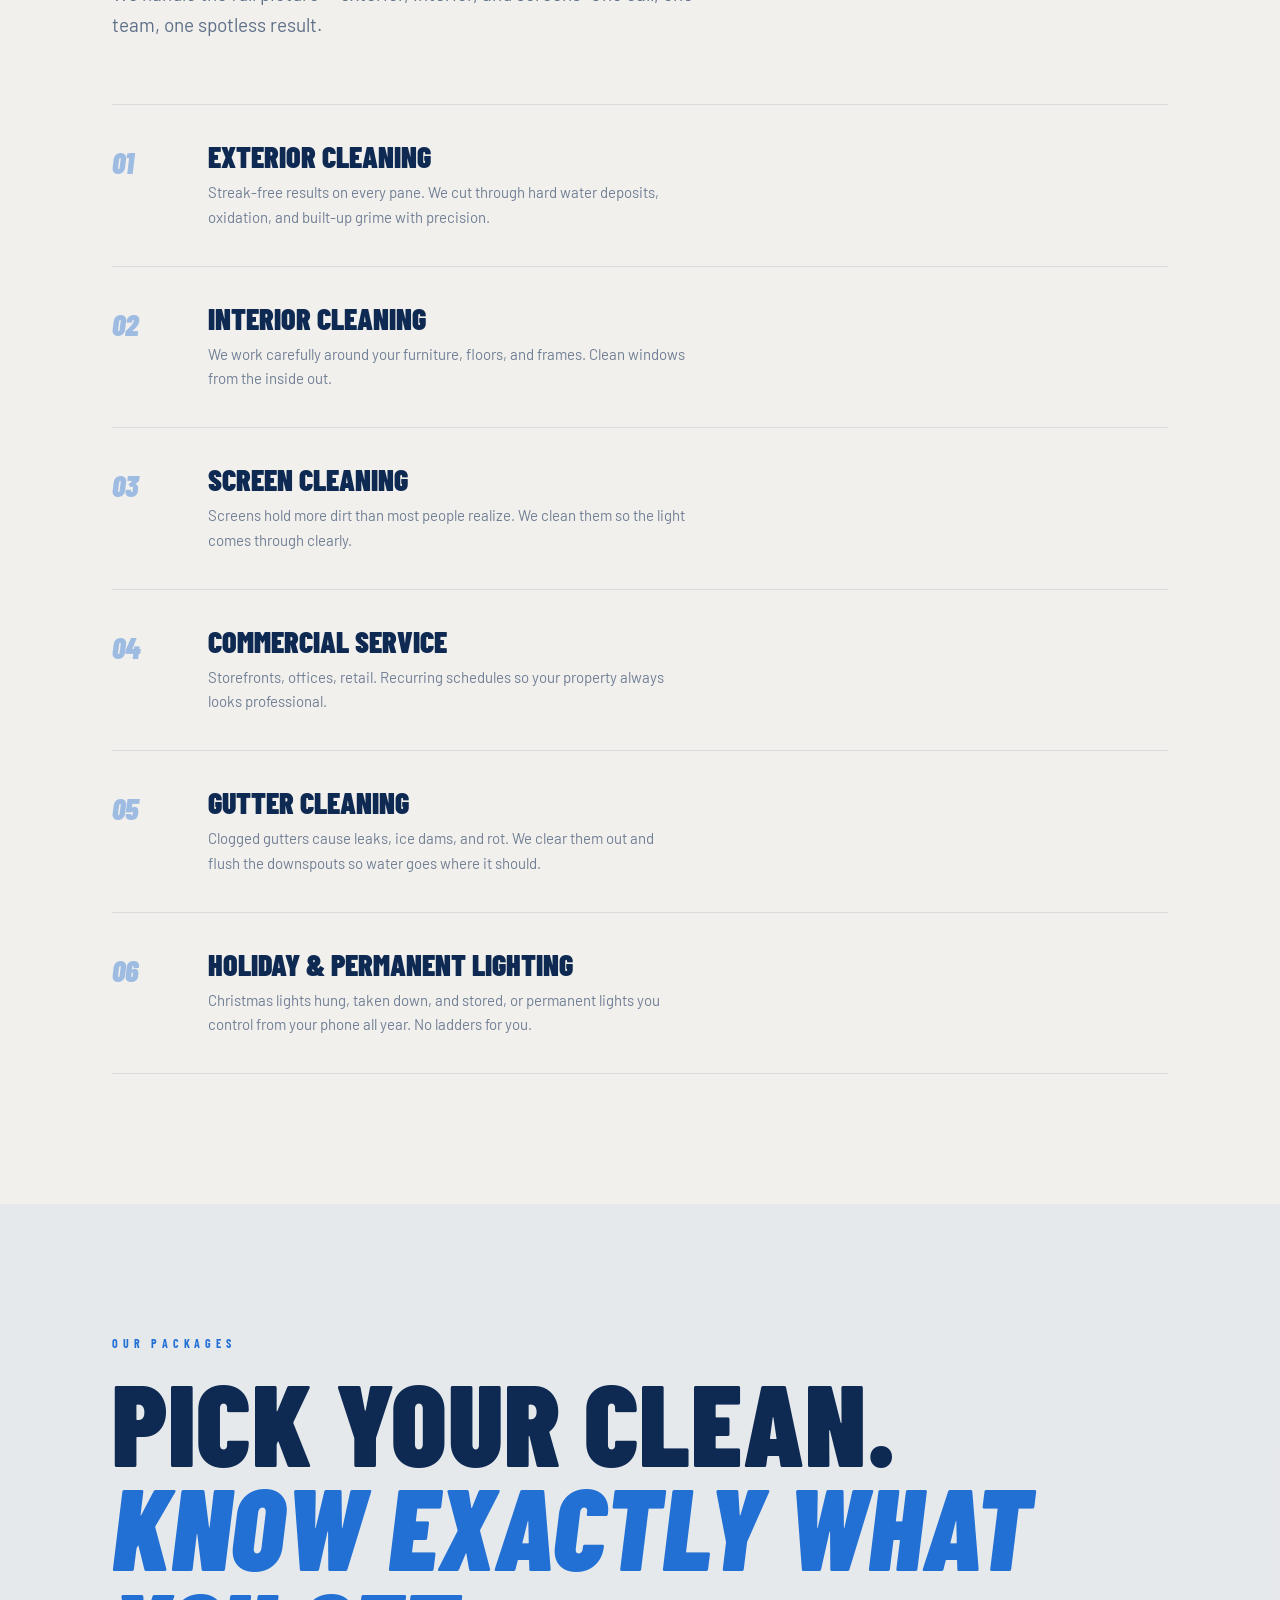
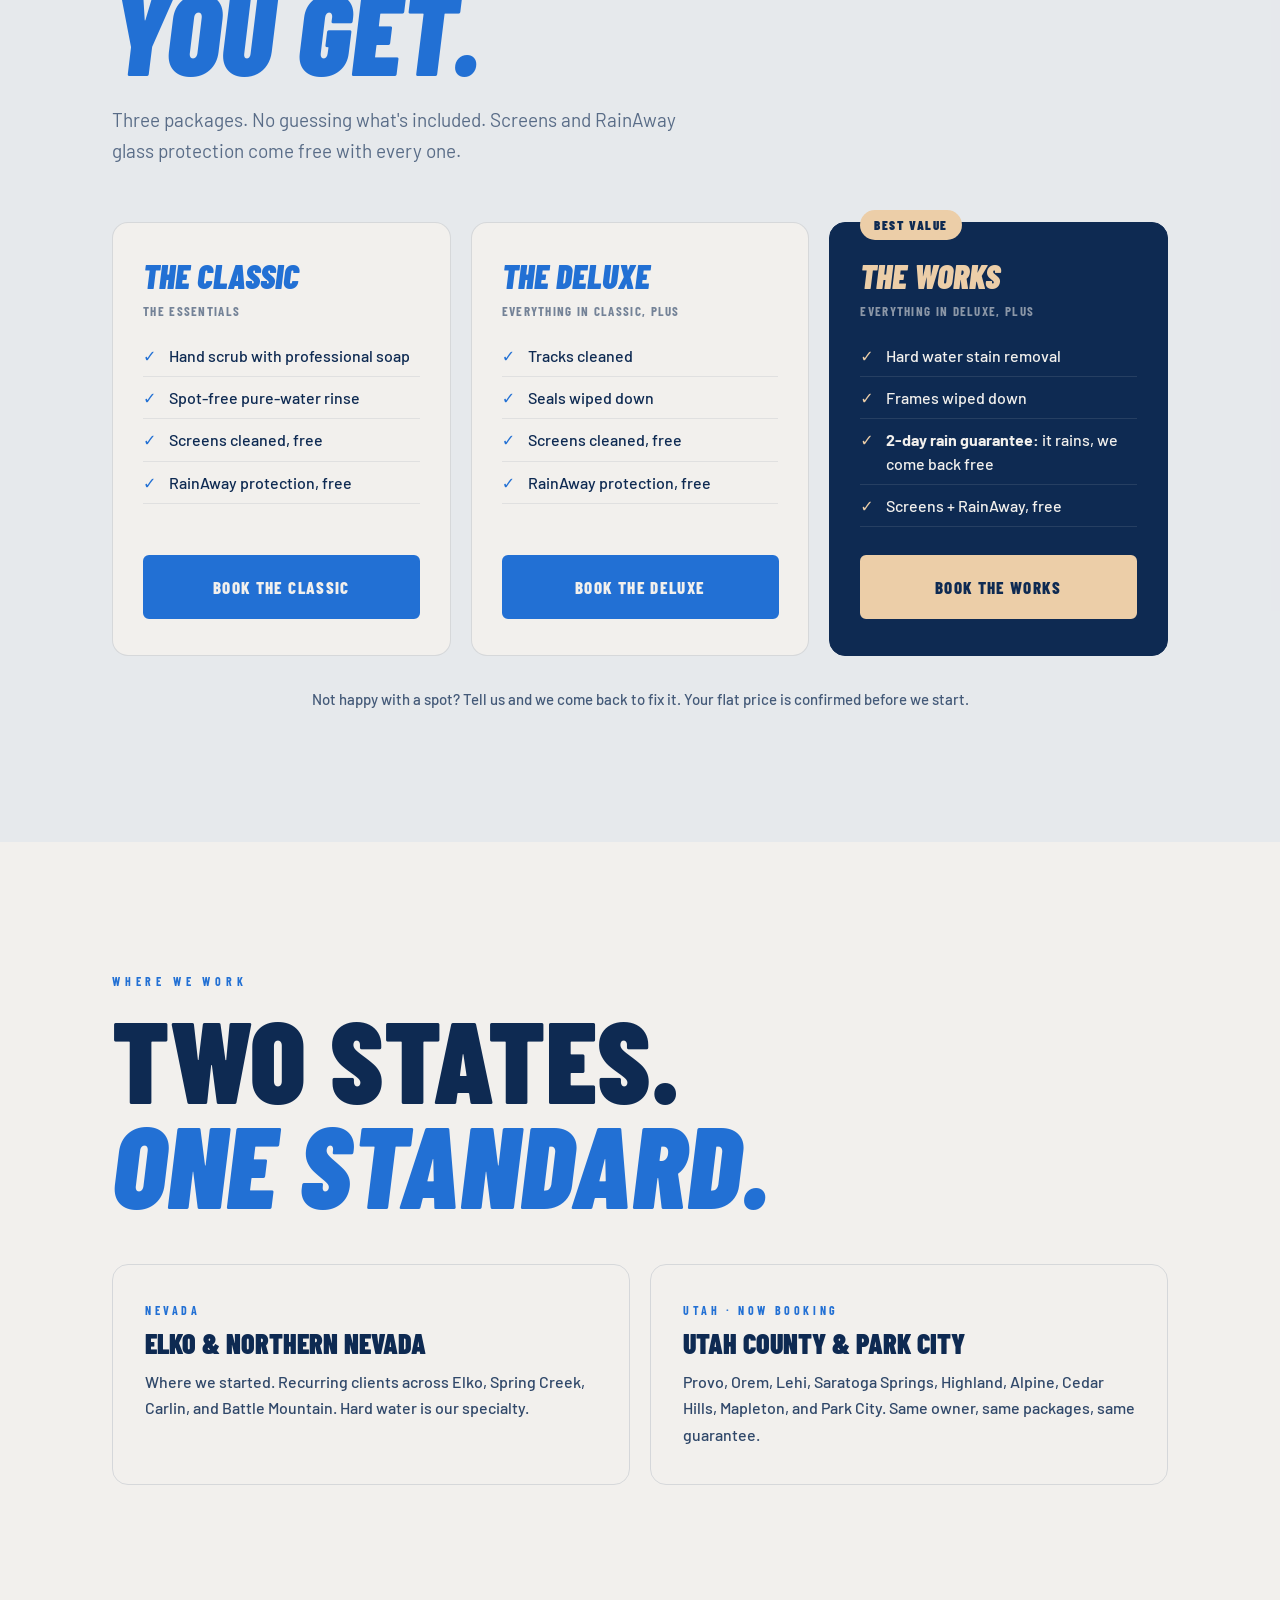
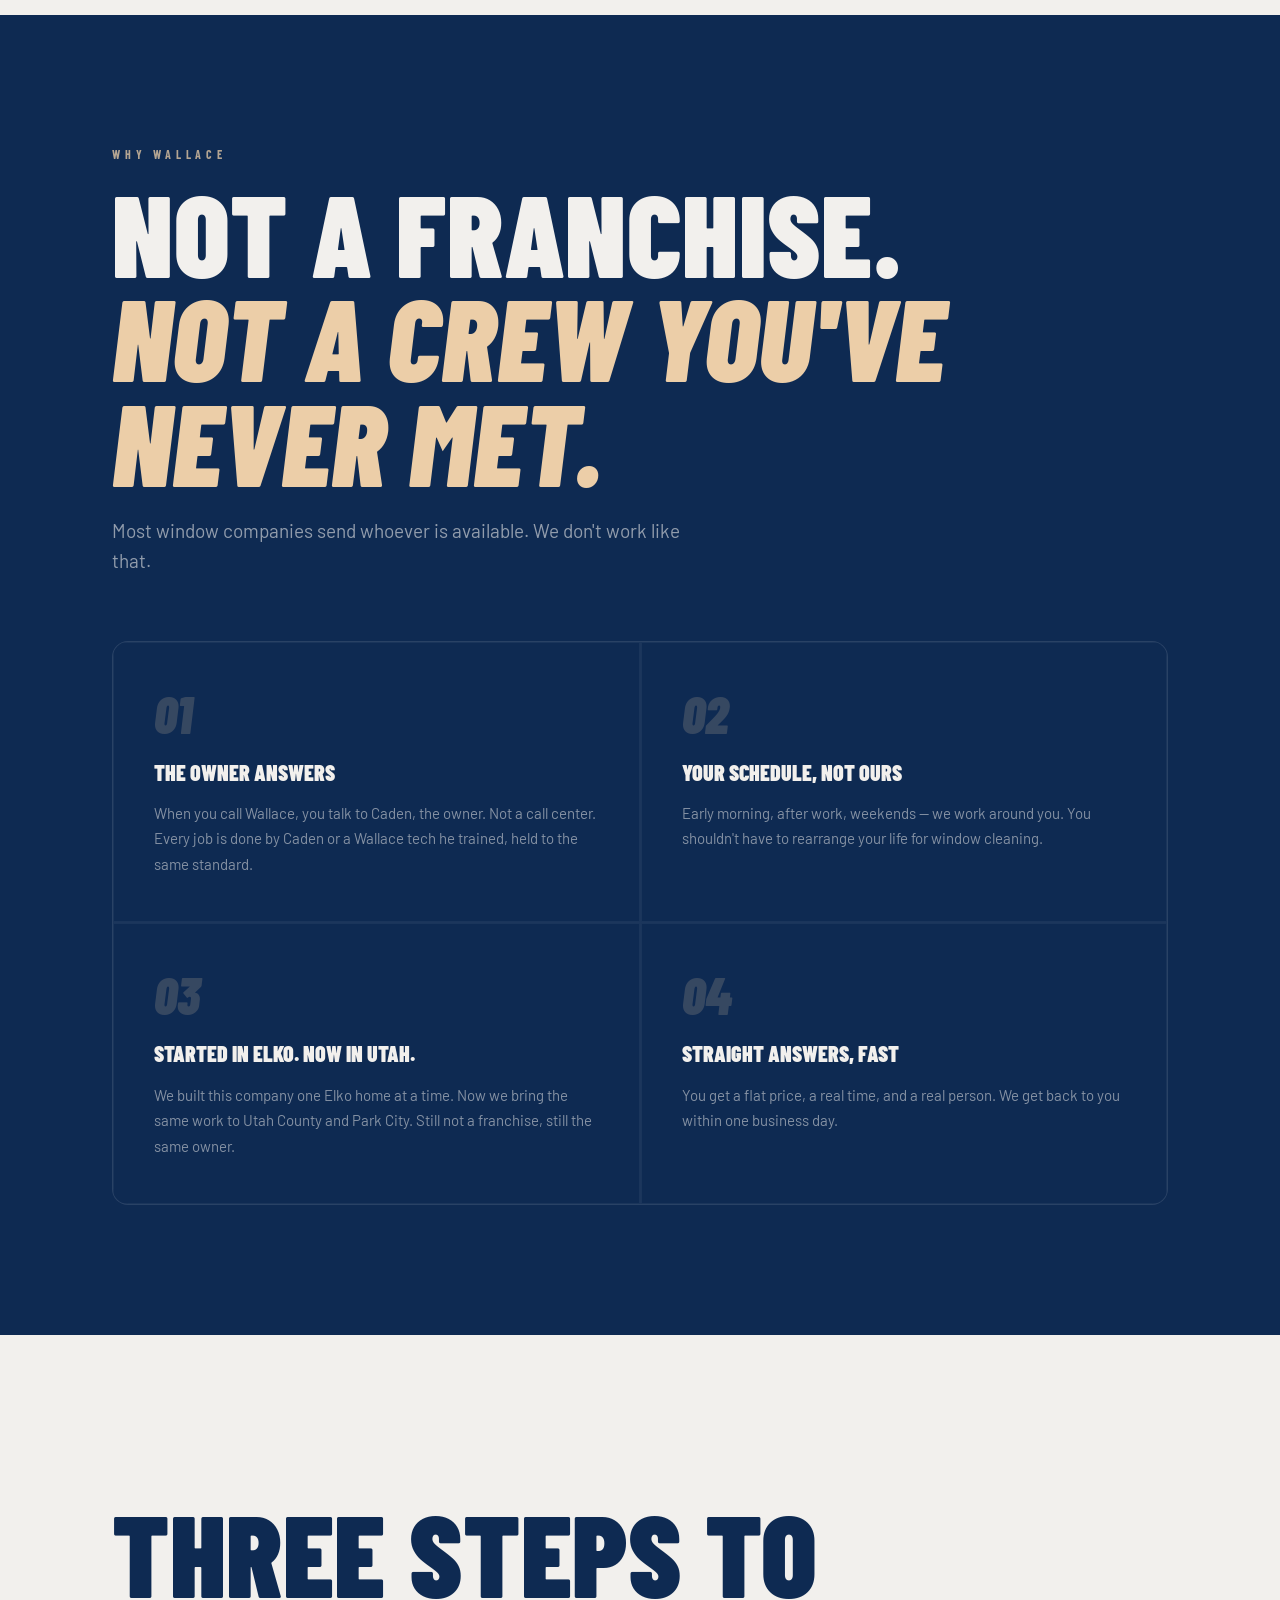
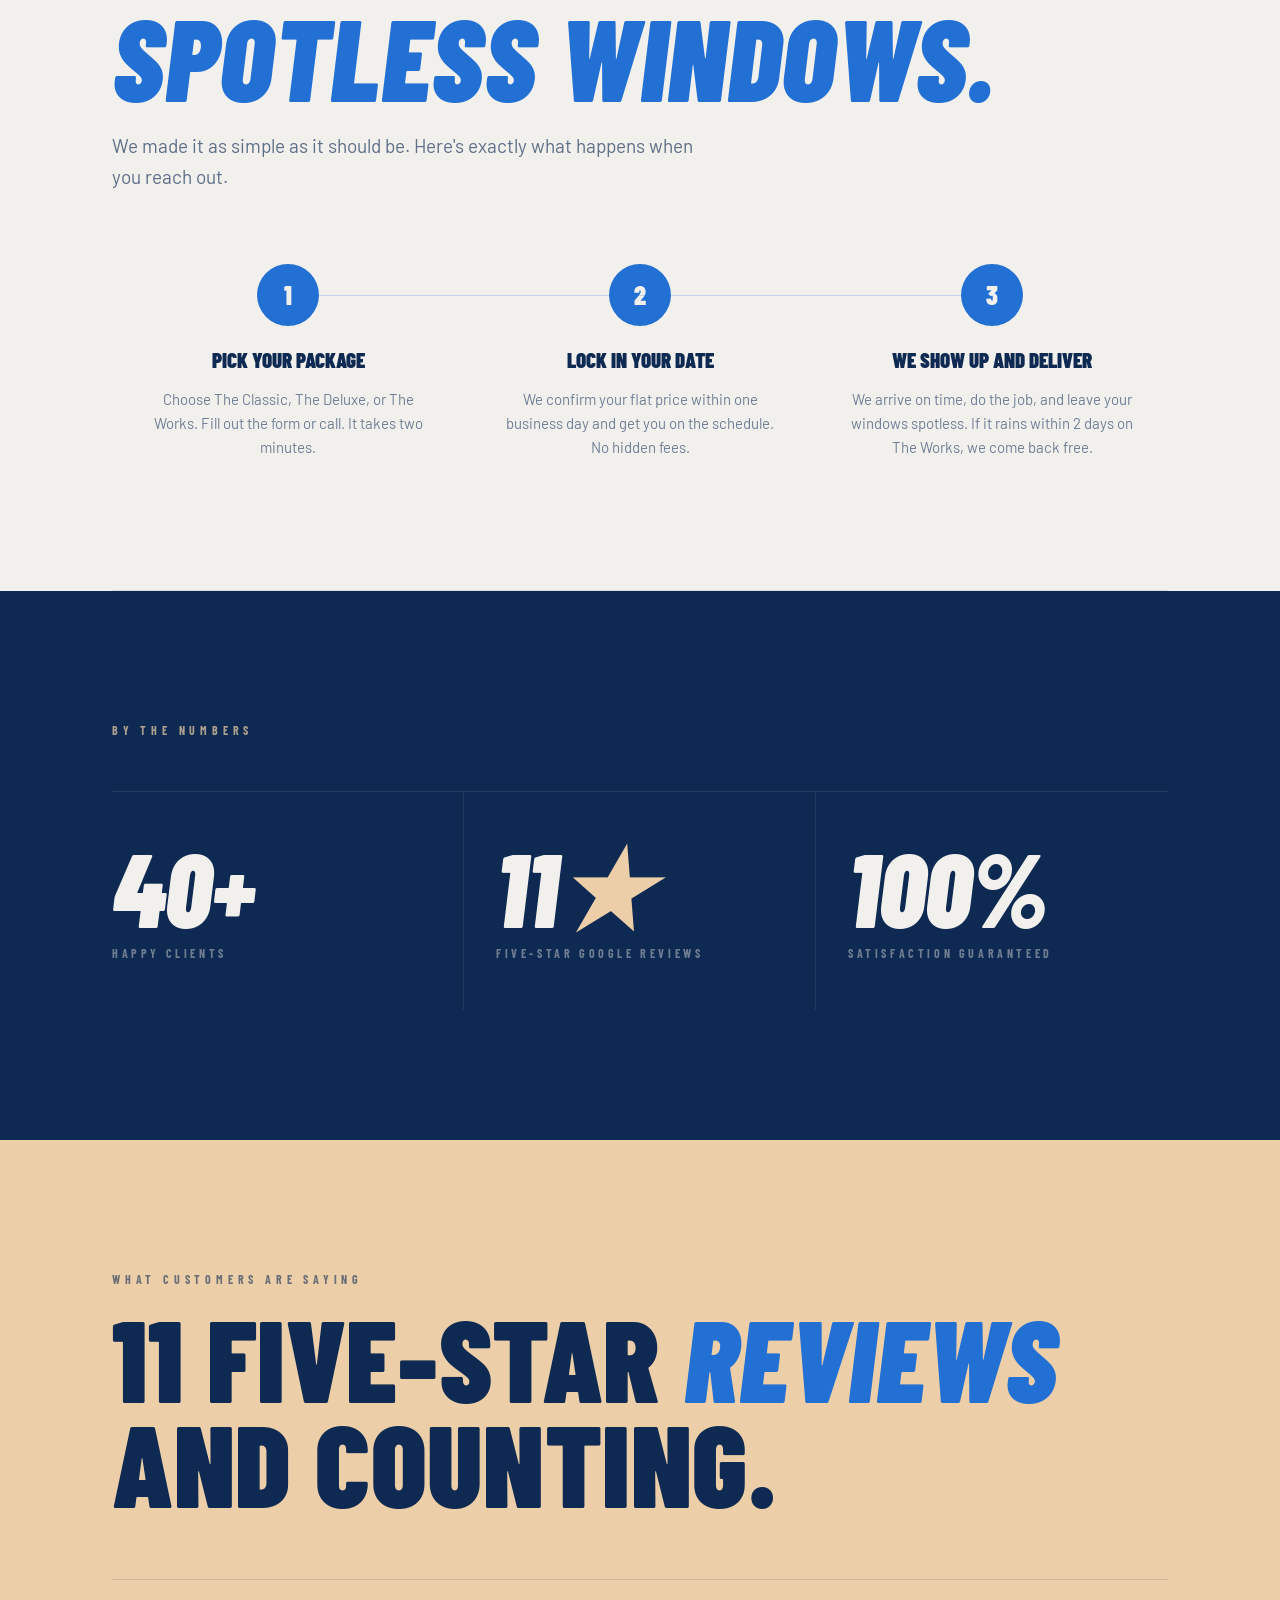
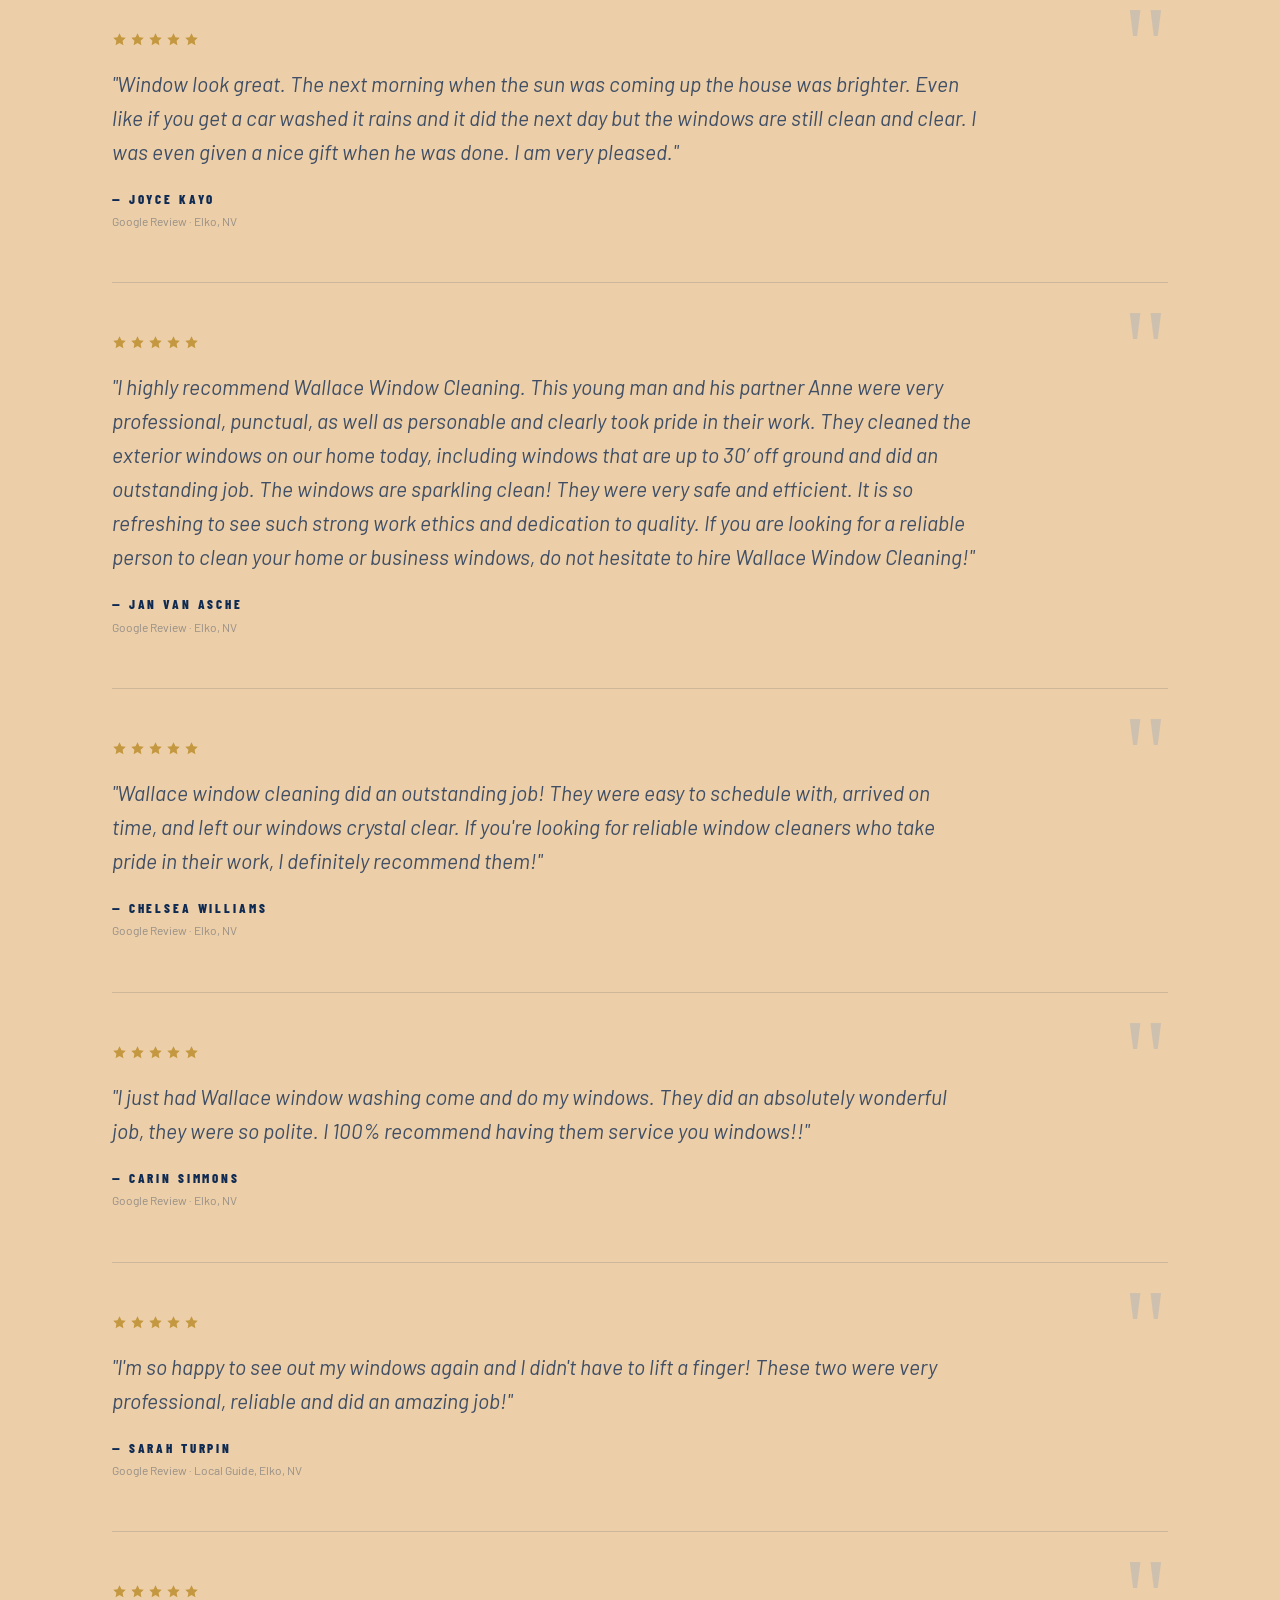
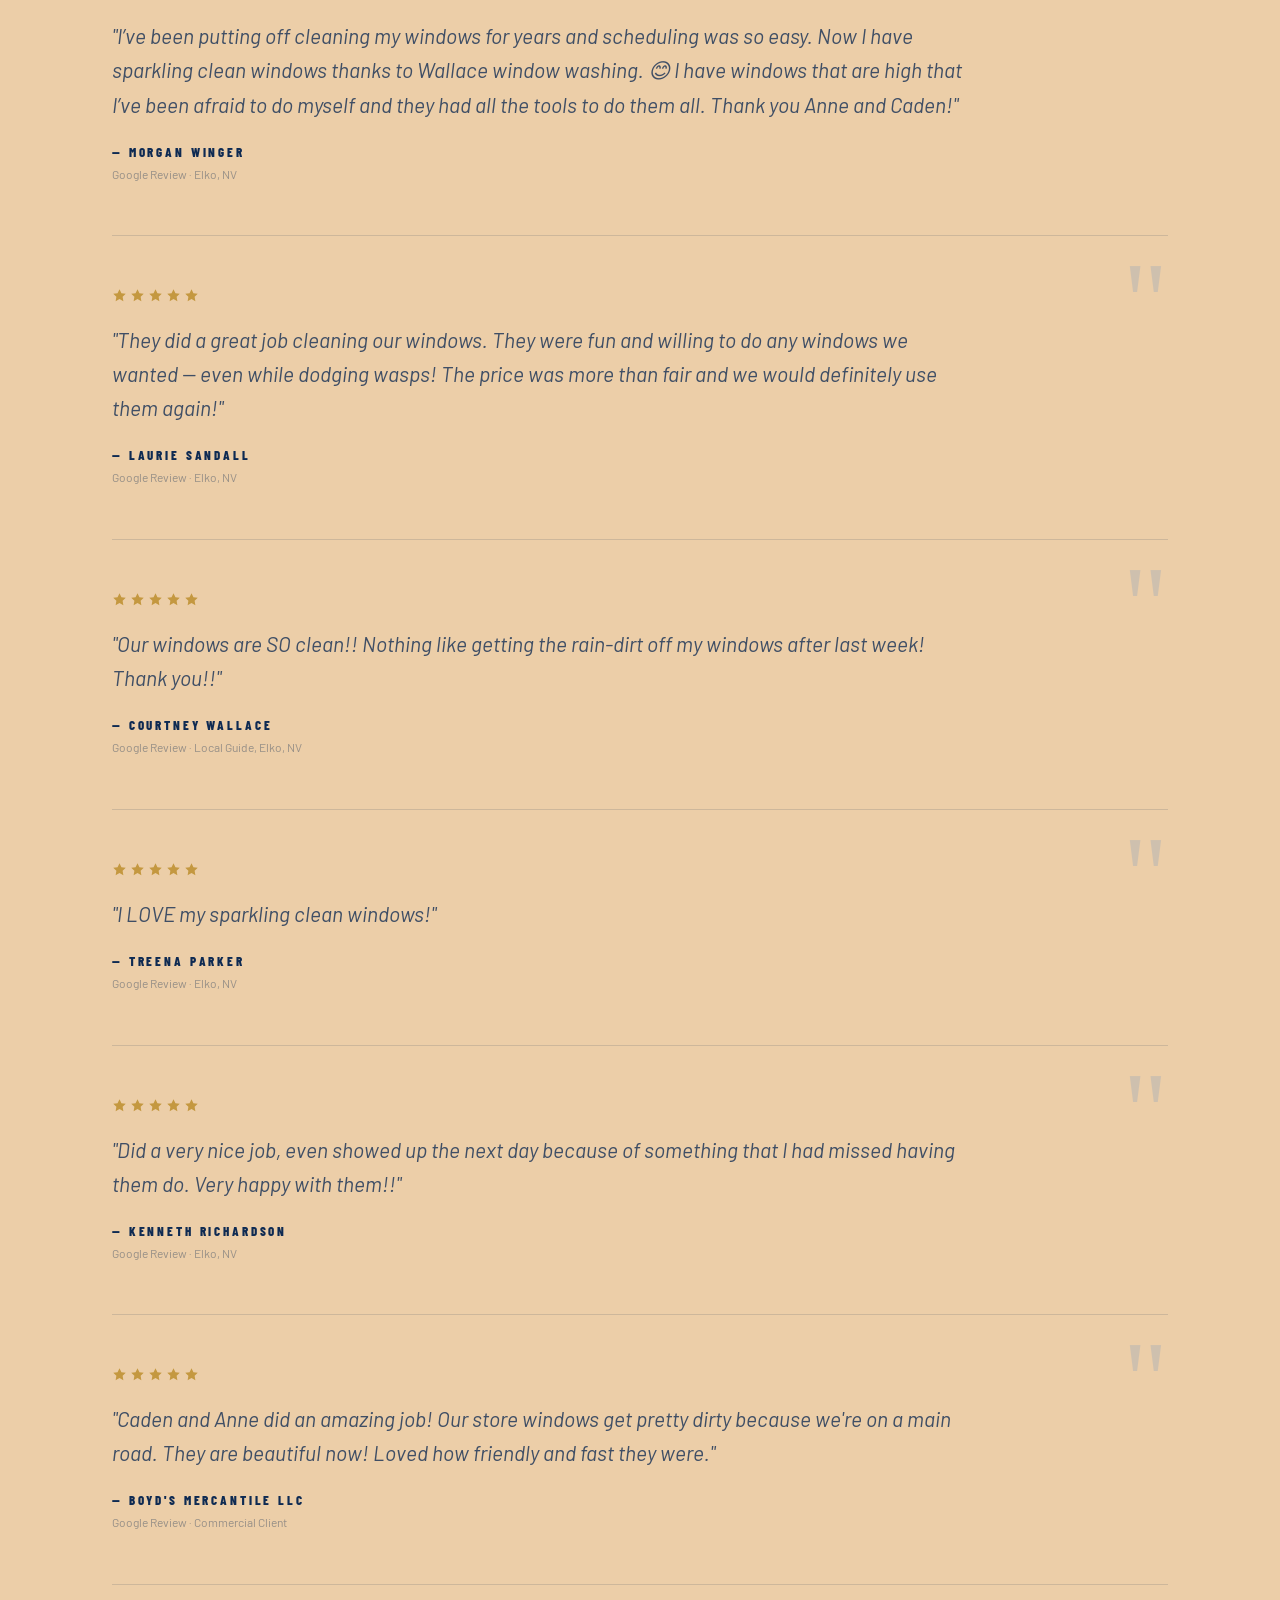
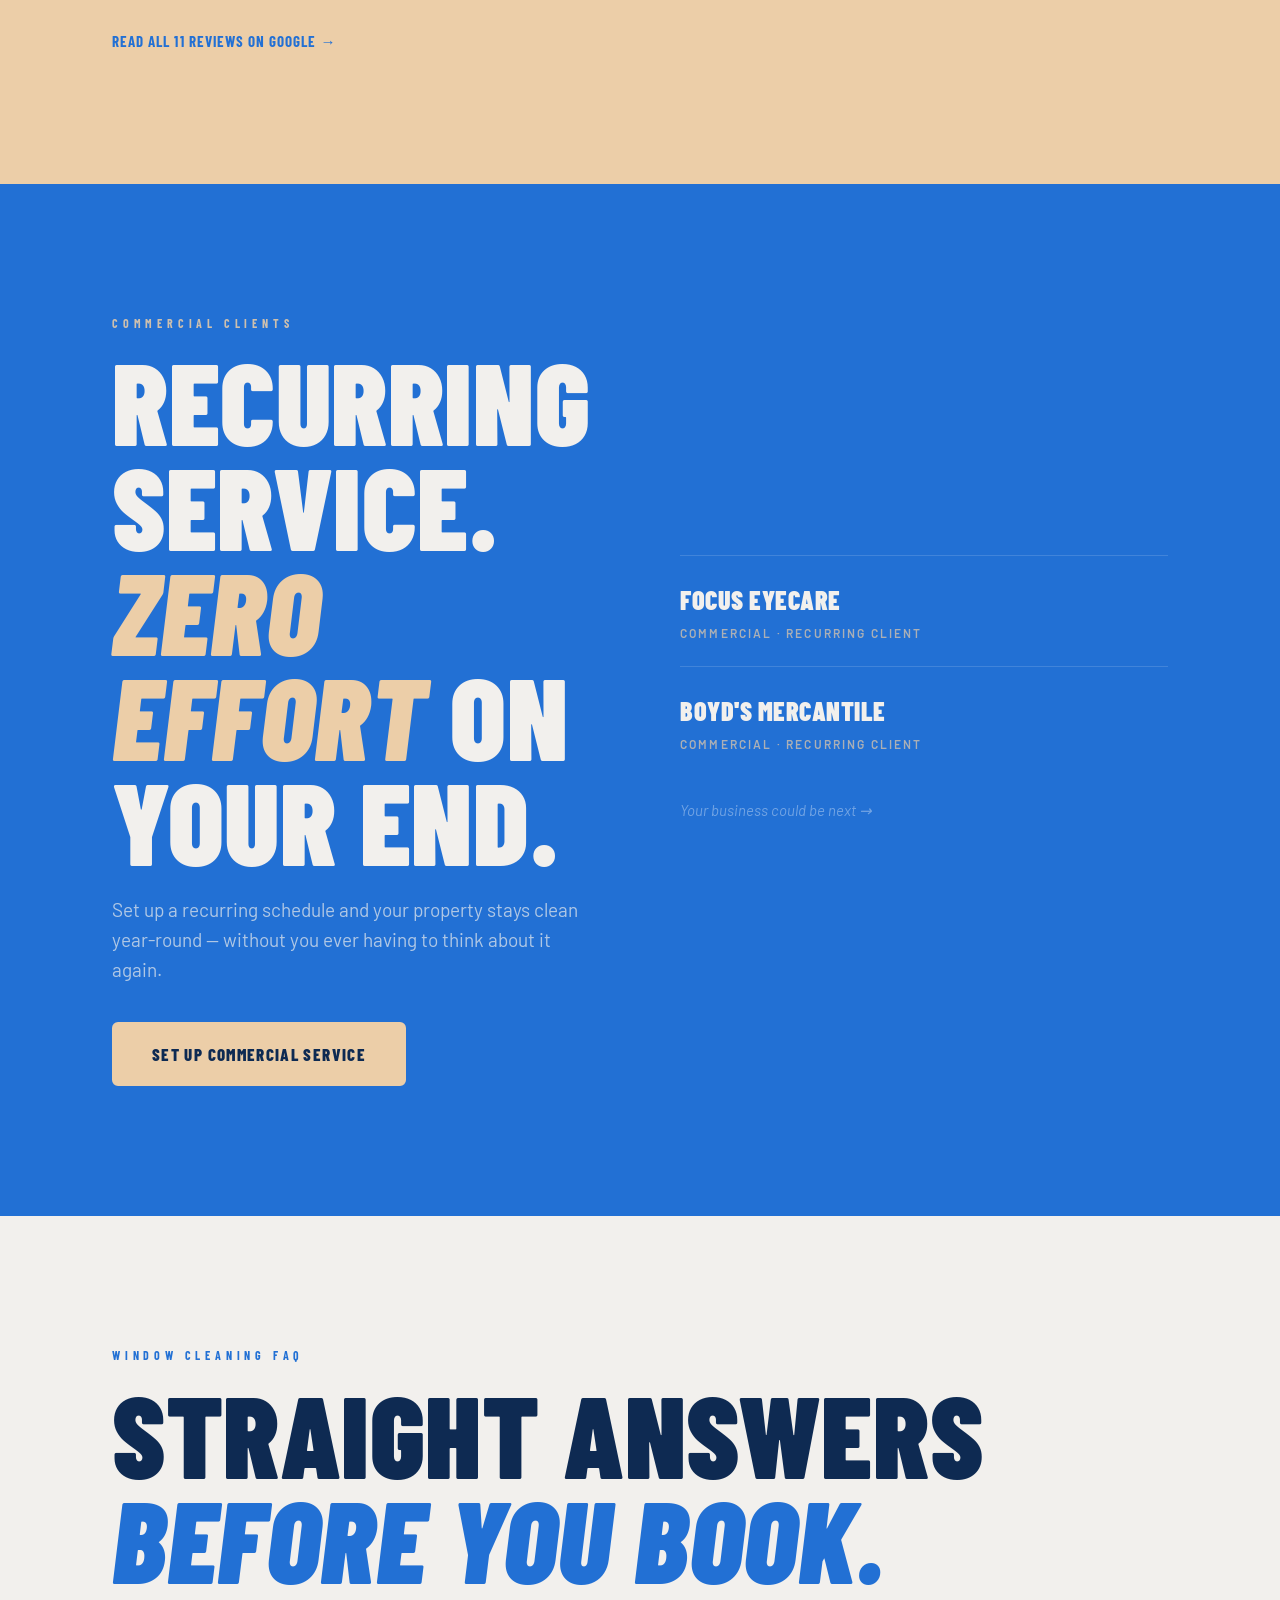
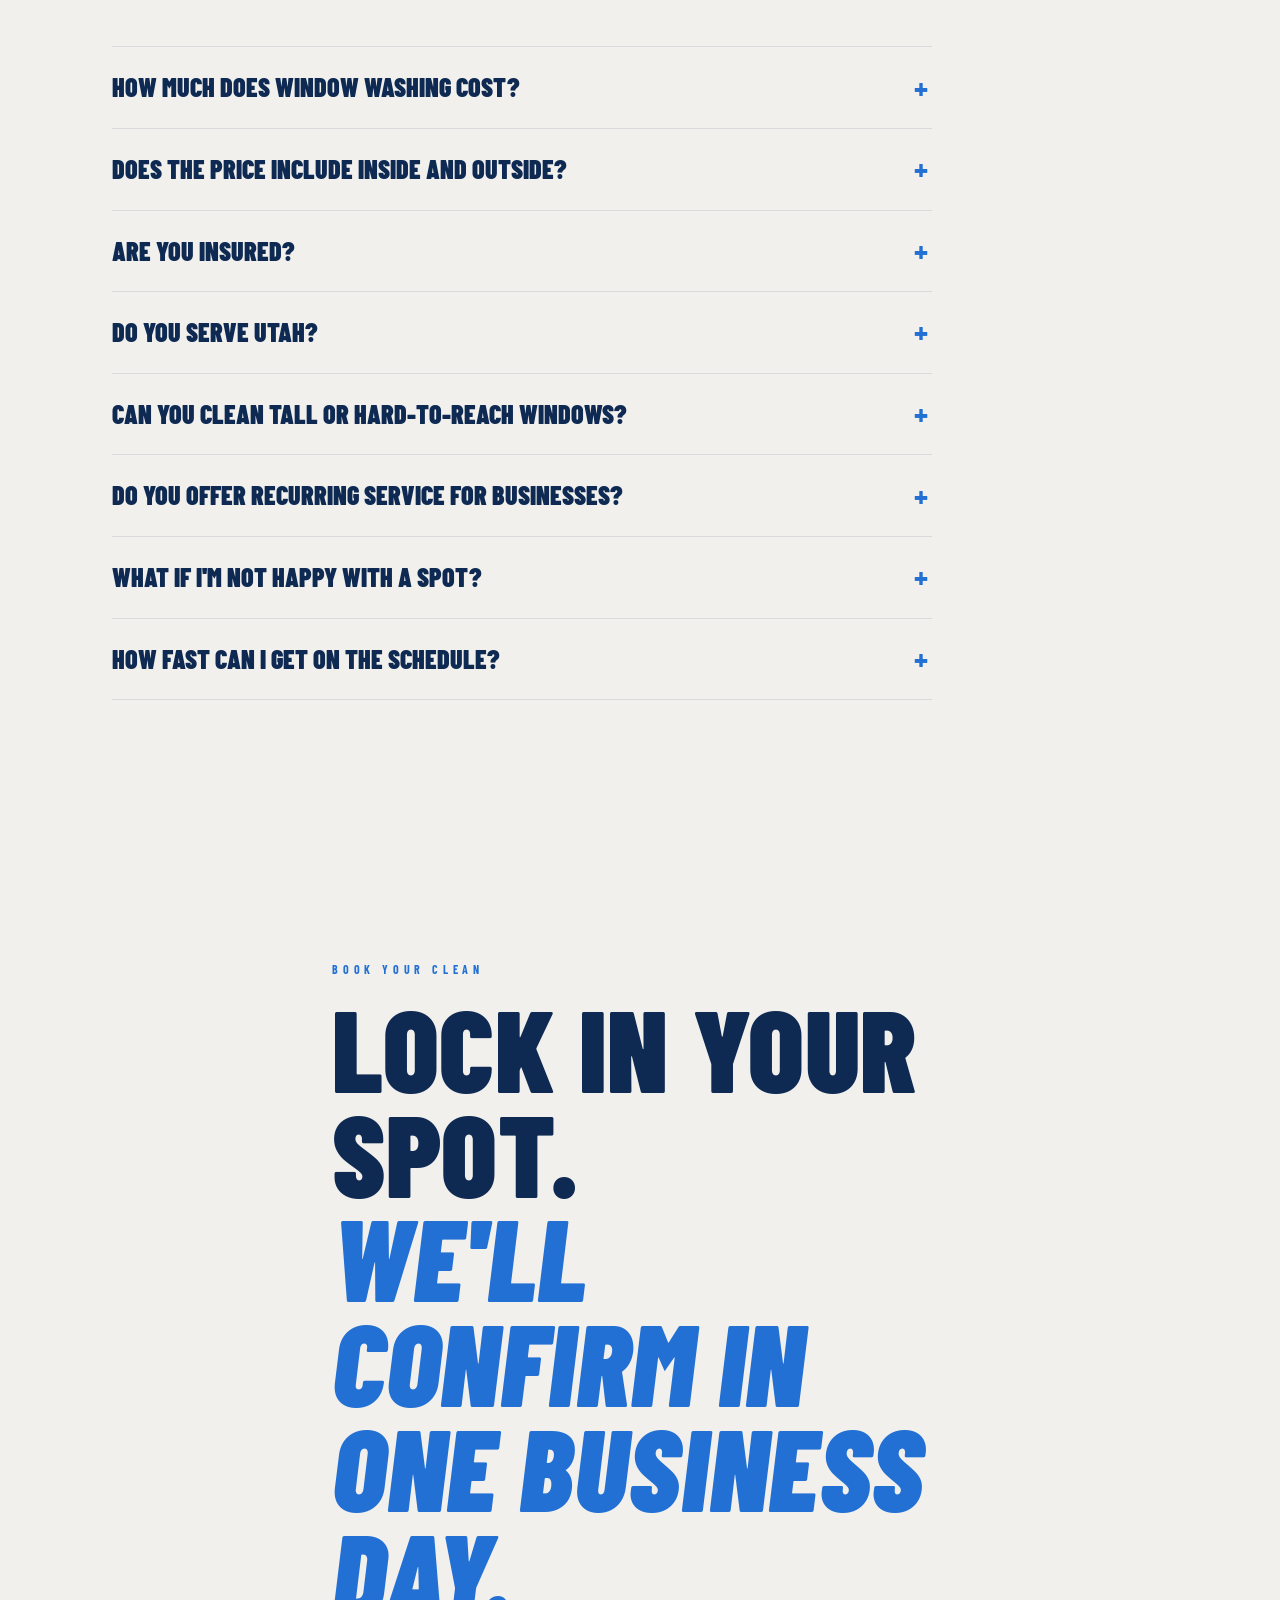
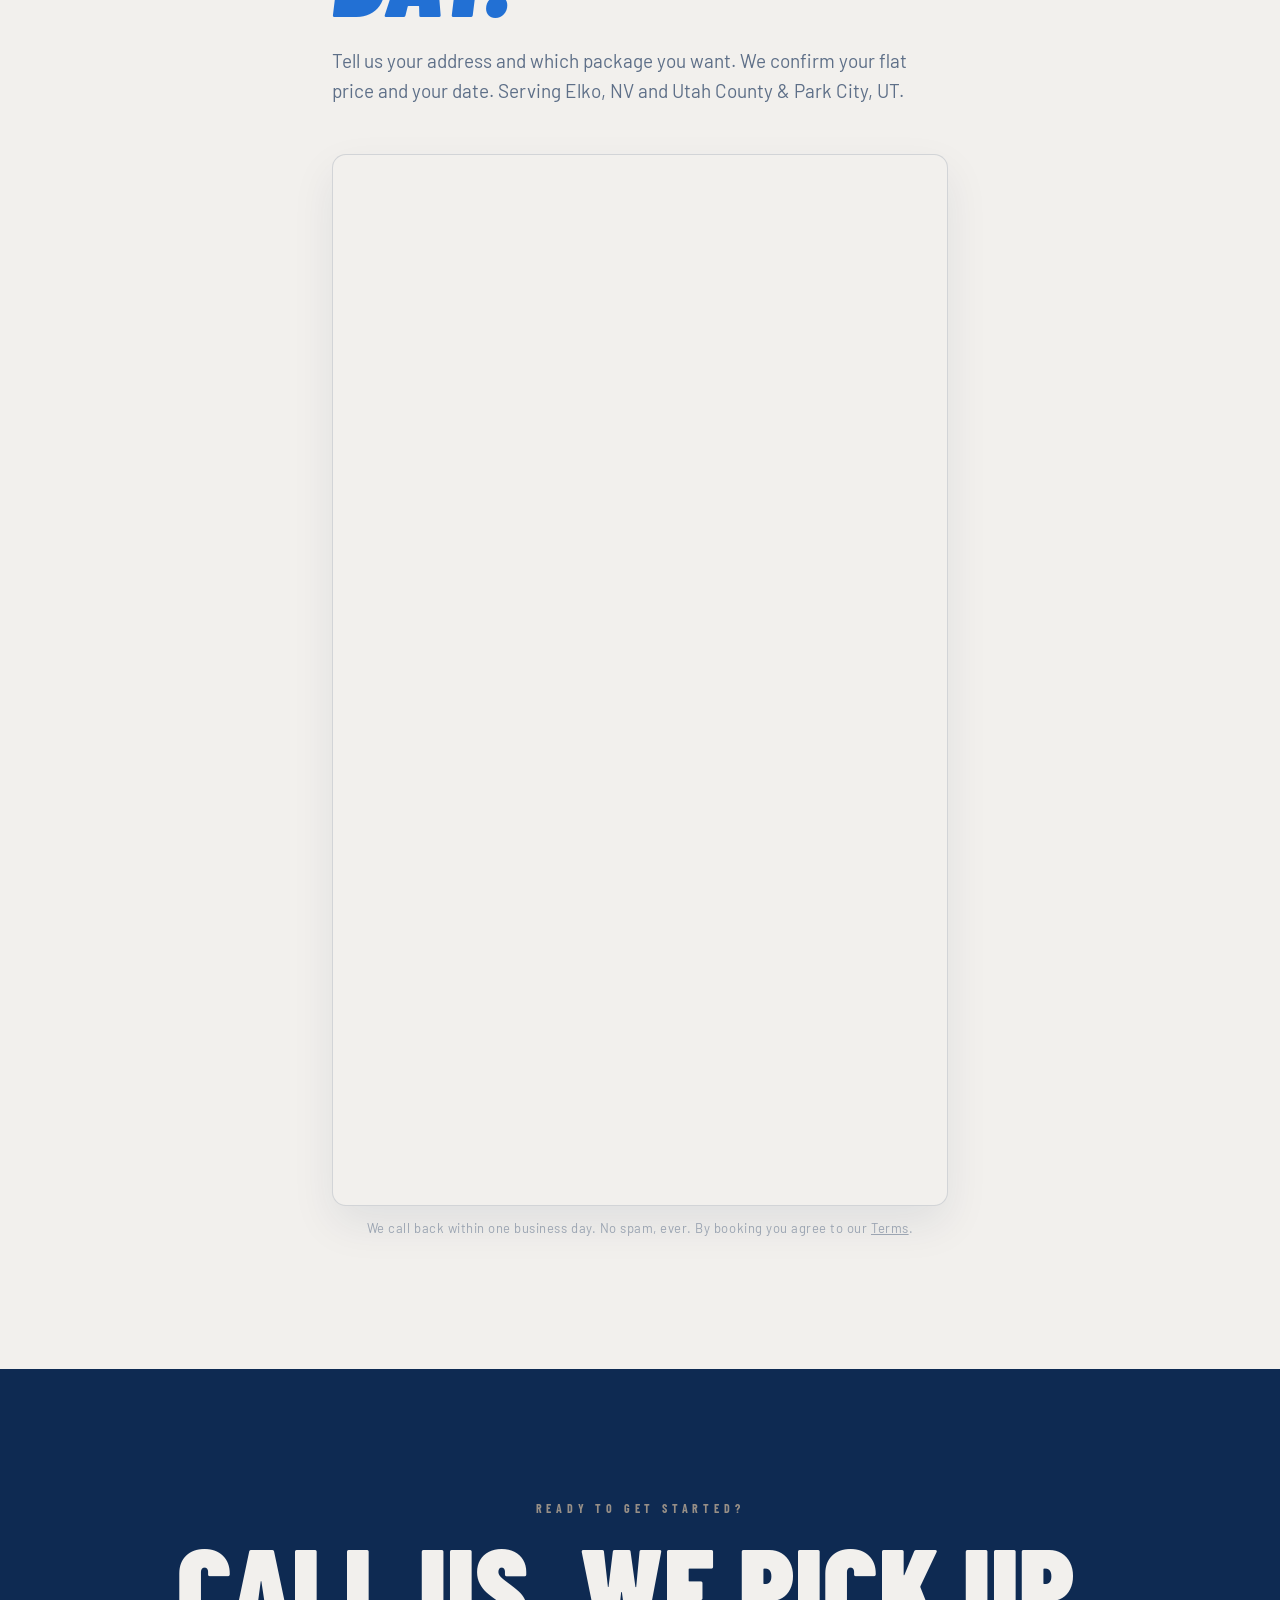
==== commit 9f11350f: "Tighten package card spacing Co-Authored-By: Claude Opus 5.5 <noreply@anthropic.com> Claude-Session:" ====
--- a/index.html
+++ b/index.html
@@ -439,7 +439,7 @@
     .tier-flag { position:absolute; top:-13px; left:30px; background: var(--sand); color: var(--navy); font-family:'Barlow Condensed', sans-serif; font-weight:900; font-size:13px; letter-spacing:.12em; text-transform:uppercase; padding: 5px 14px; border-radius: 999px; }
     .tier-name { font-family:'Barlow Condensed', sans-serif; font-weight:900; font-style:italic; font-size: 34px; text-transform:uppercase; color: var(--blue); line-height:1; }
     .tier-best .tier-name { color: var(--sand); }
-    .tier-price { font-family:'Barlow Condensed', sans-serif; font-weight:900; font-size: 40px; color: var(--navy); margin: 12px 0 18px; min-height: 48px; }
+    .tier-price { font-family:'Barlow Condensed', sans-serif; font-weight:900; font-size: 40px; color: var(--navy); margin: 8px 0 14px; }
     .tier-price span { display:block; font-size: 13px; font-weight:700; letter-spacing:.1em; text-transform:uppercase; opacity:.55; }
     .tier-best .tier-price { color: var(--white); }
     .tier ul { list-style:none; padding:0; margin: 0 0 28px; flex:1; }
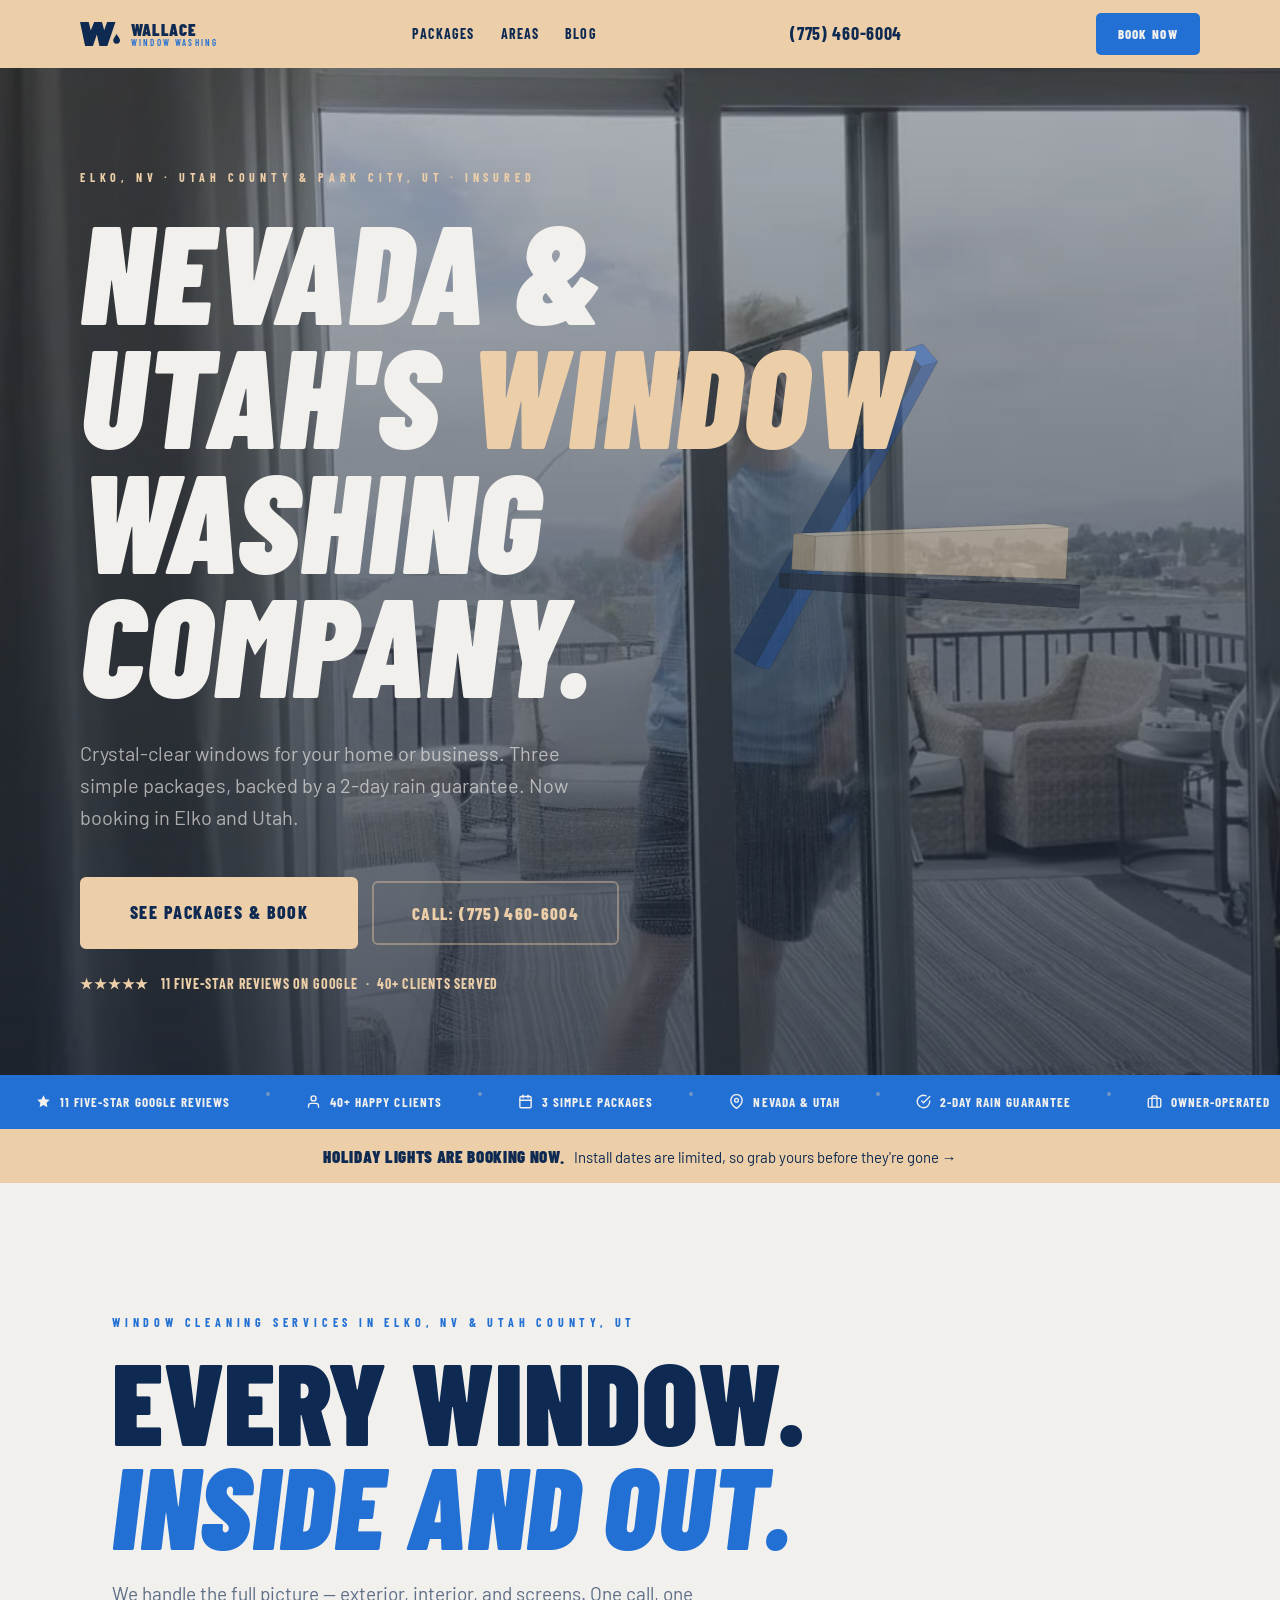
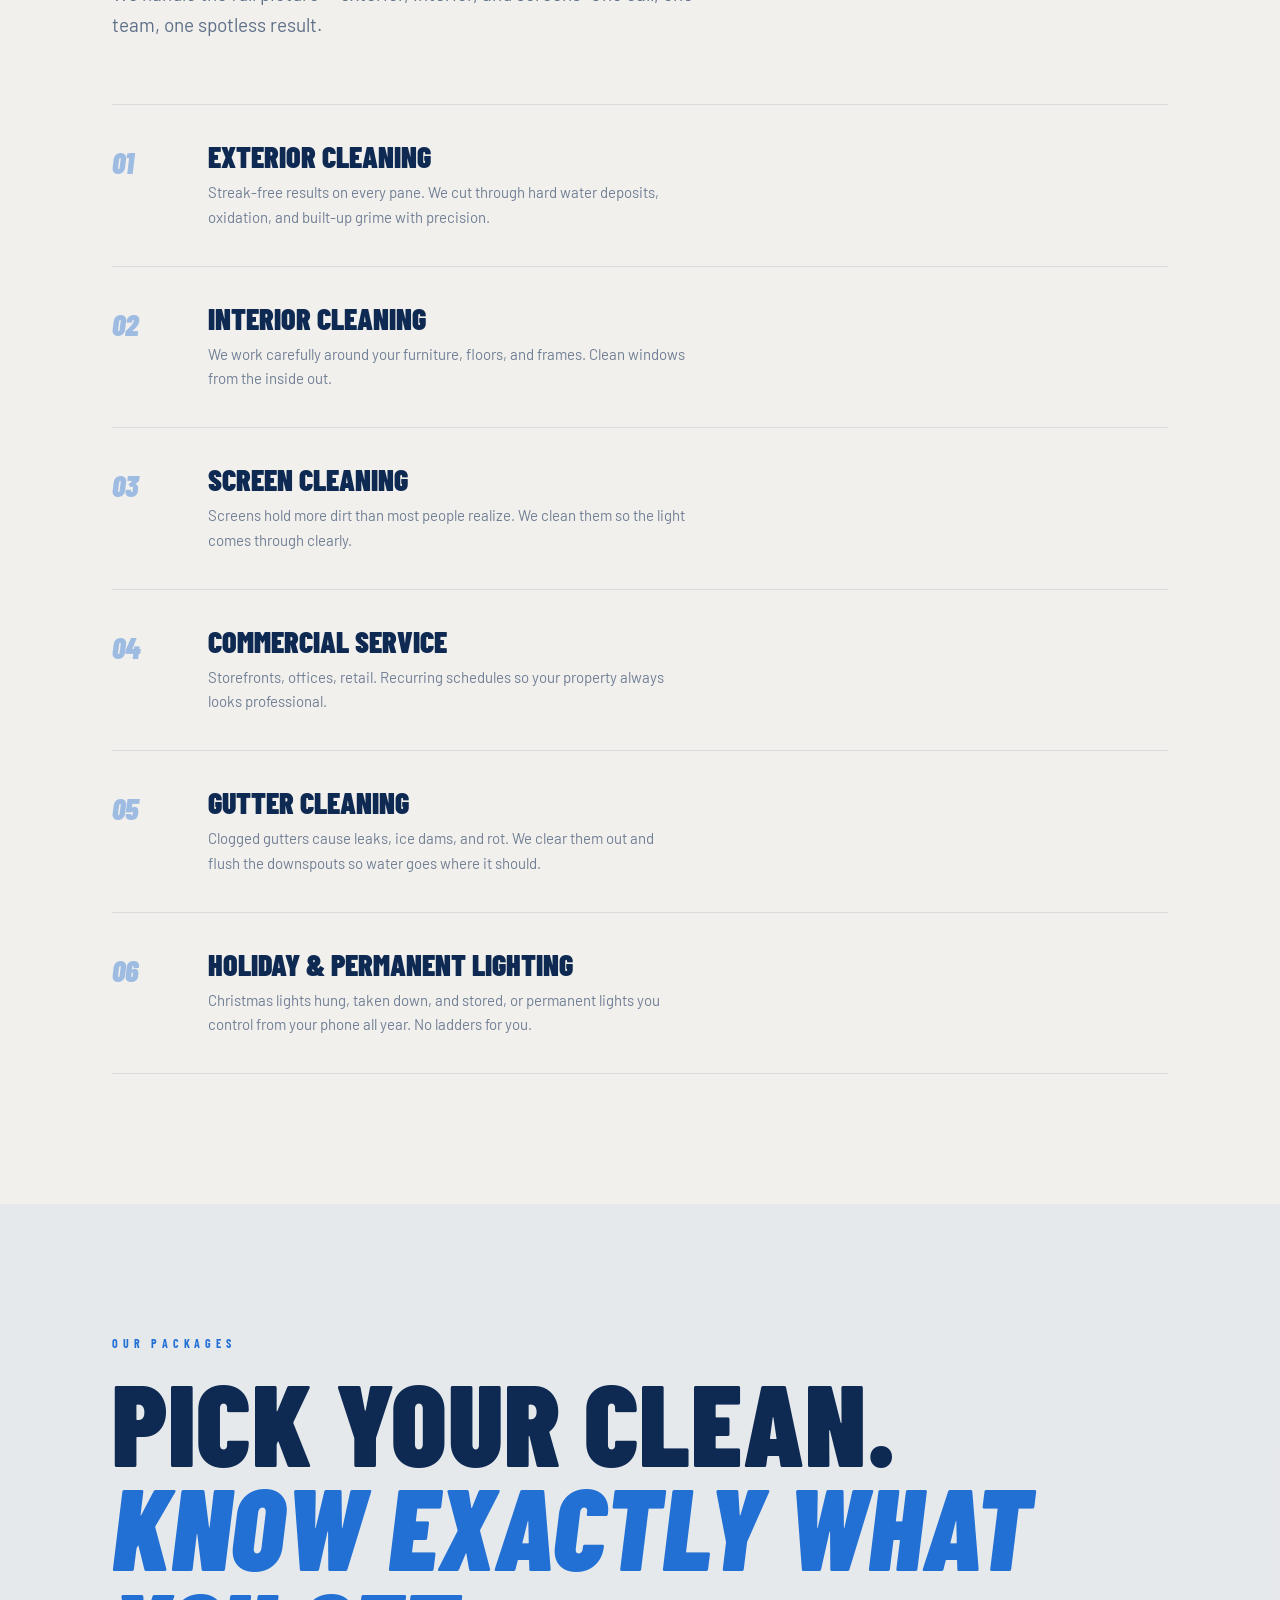
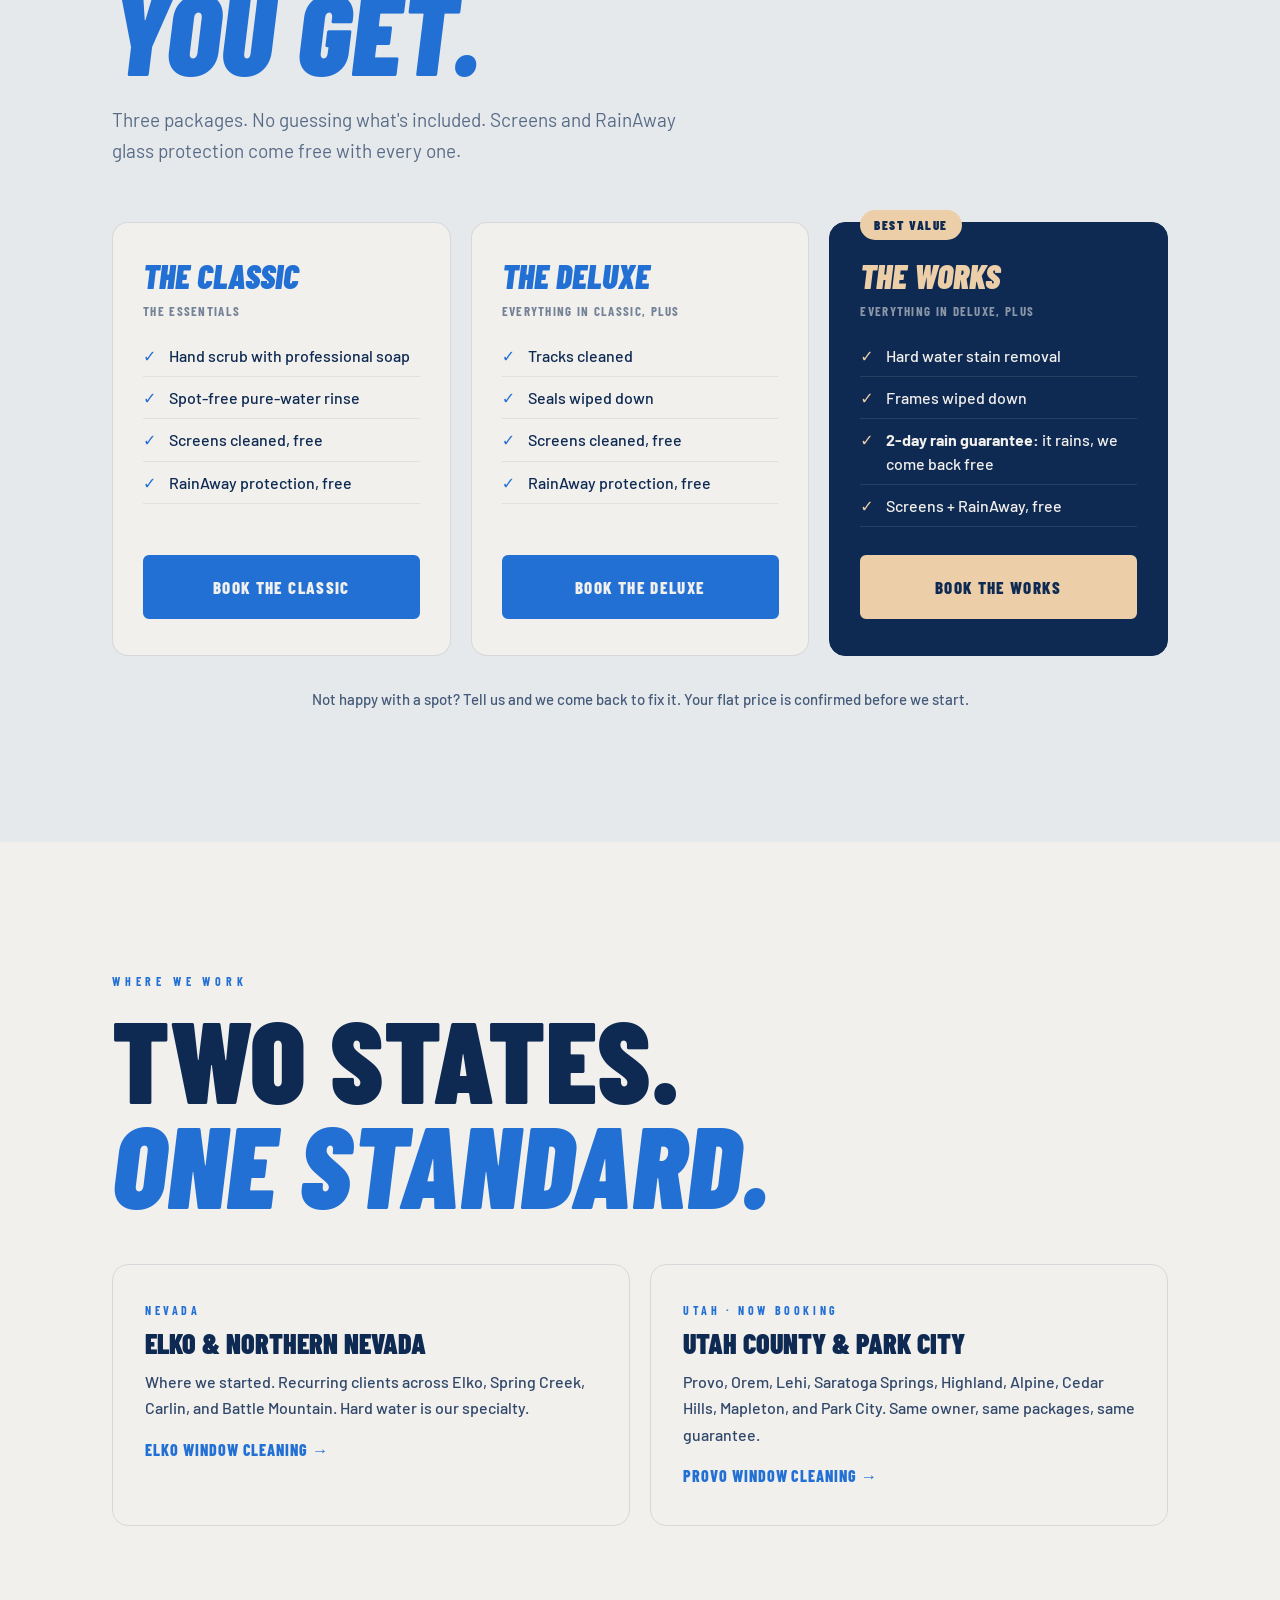
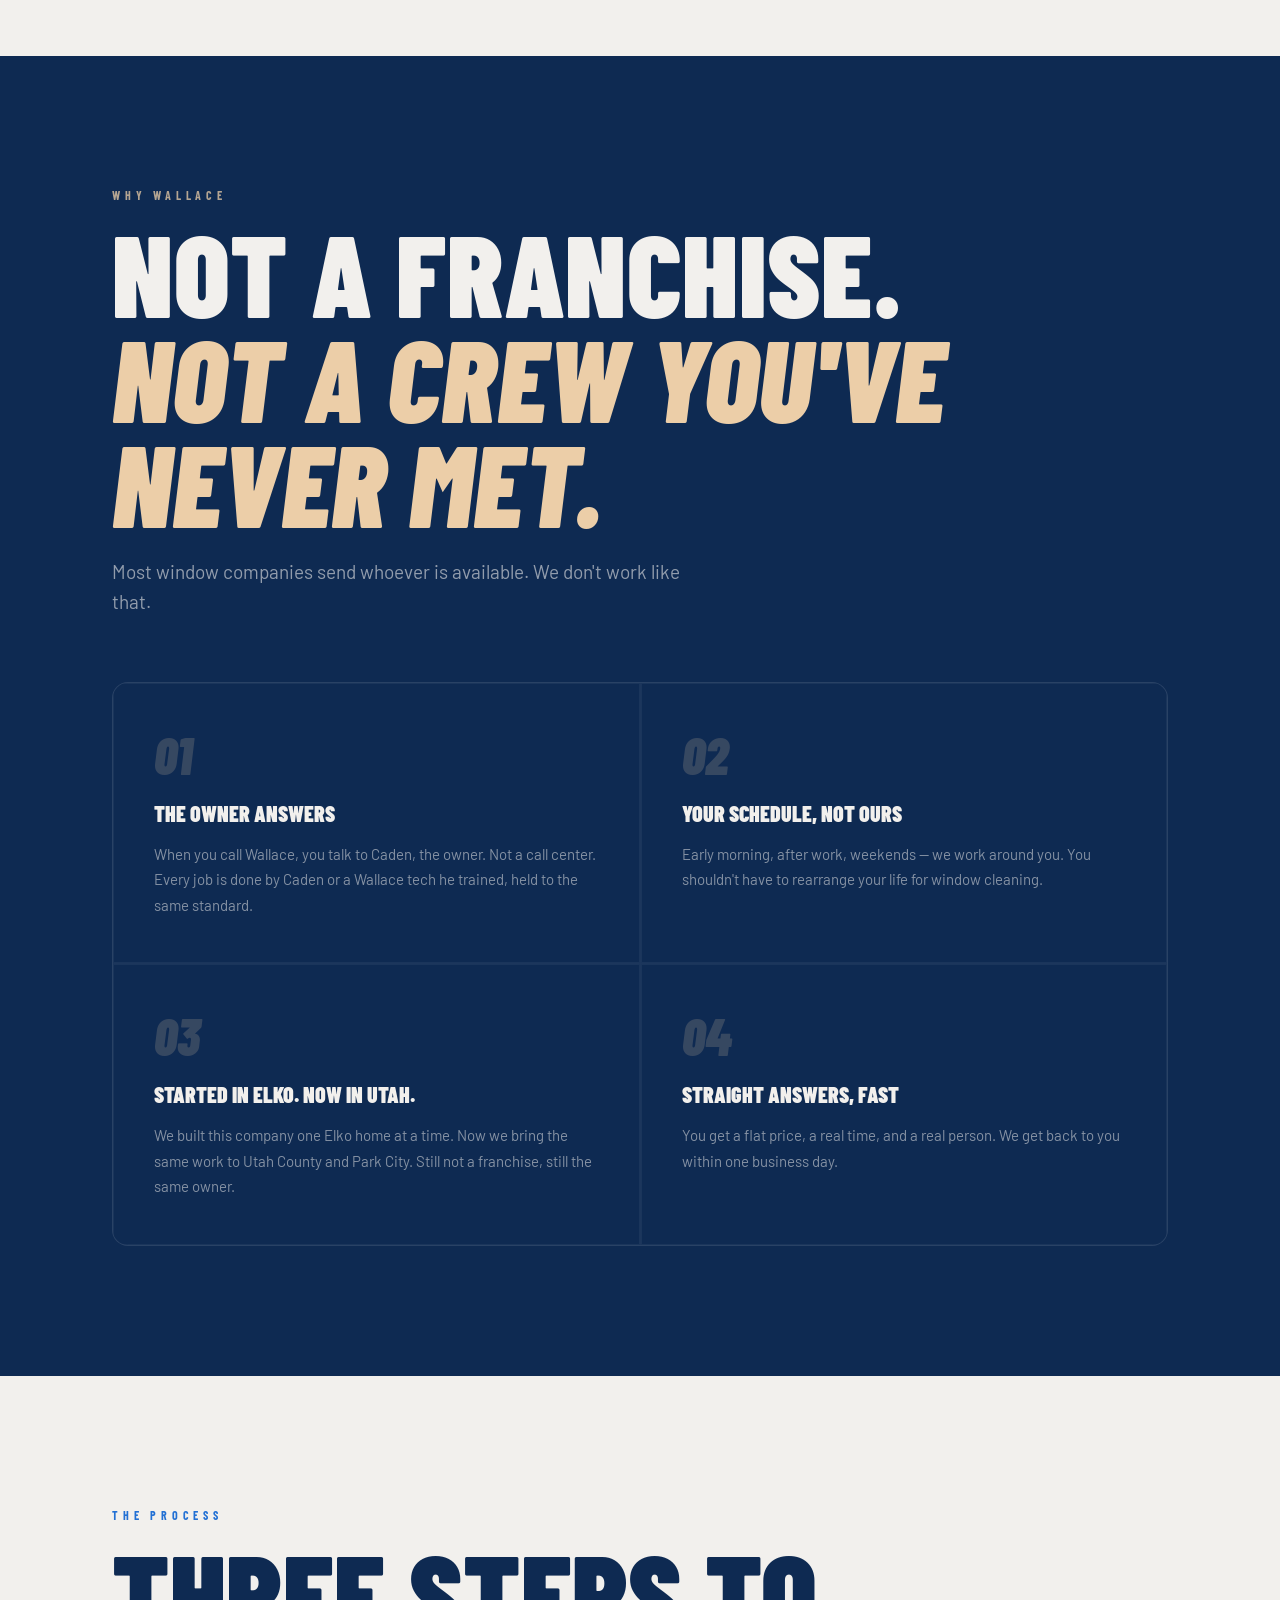
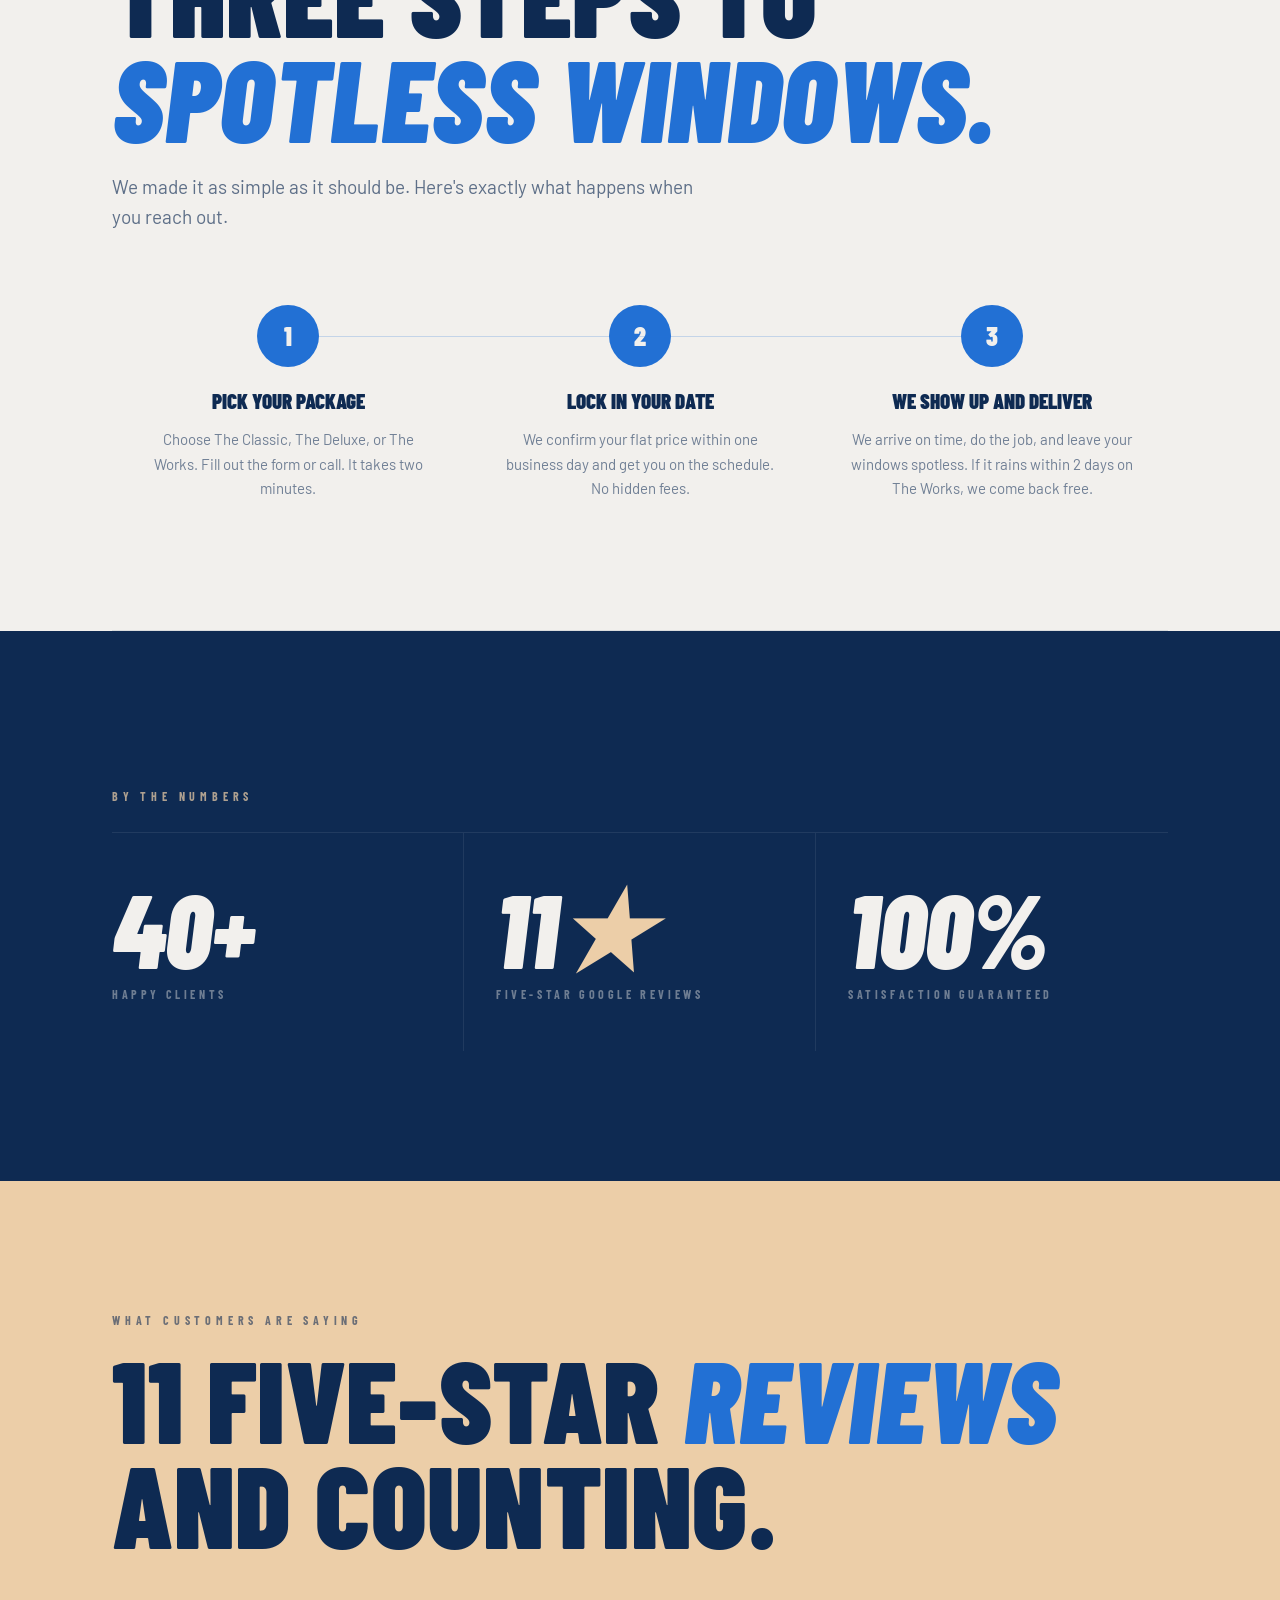
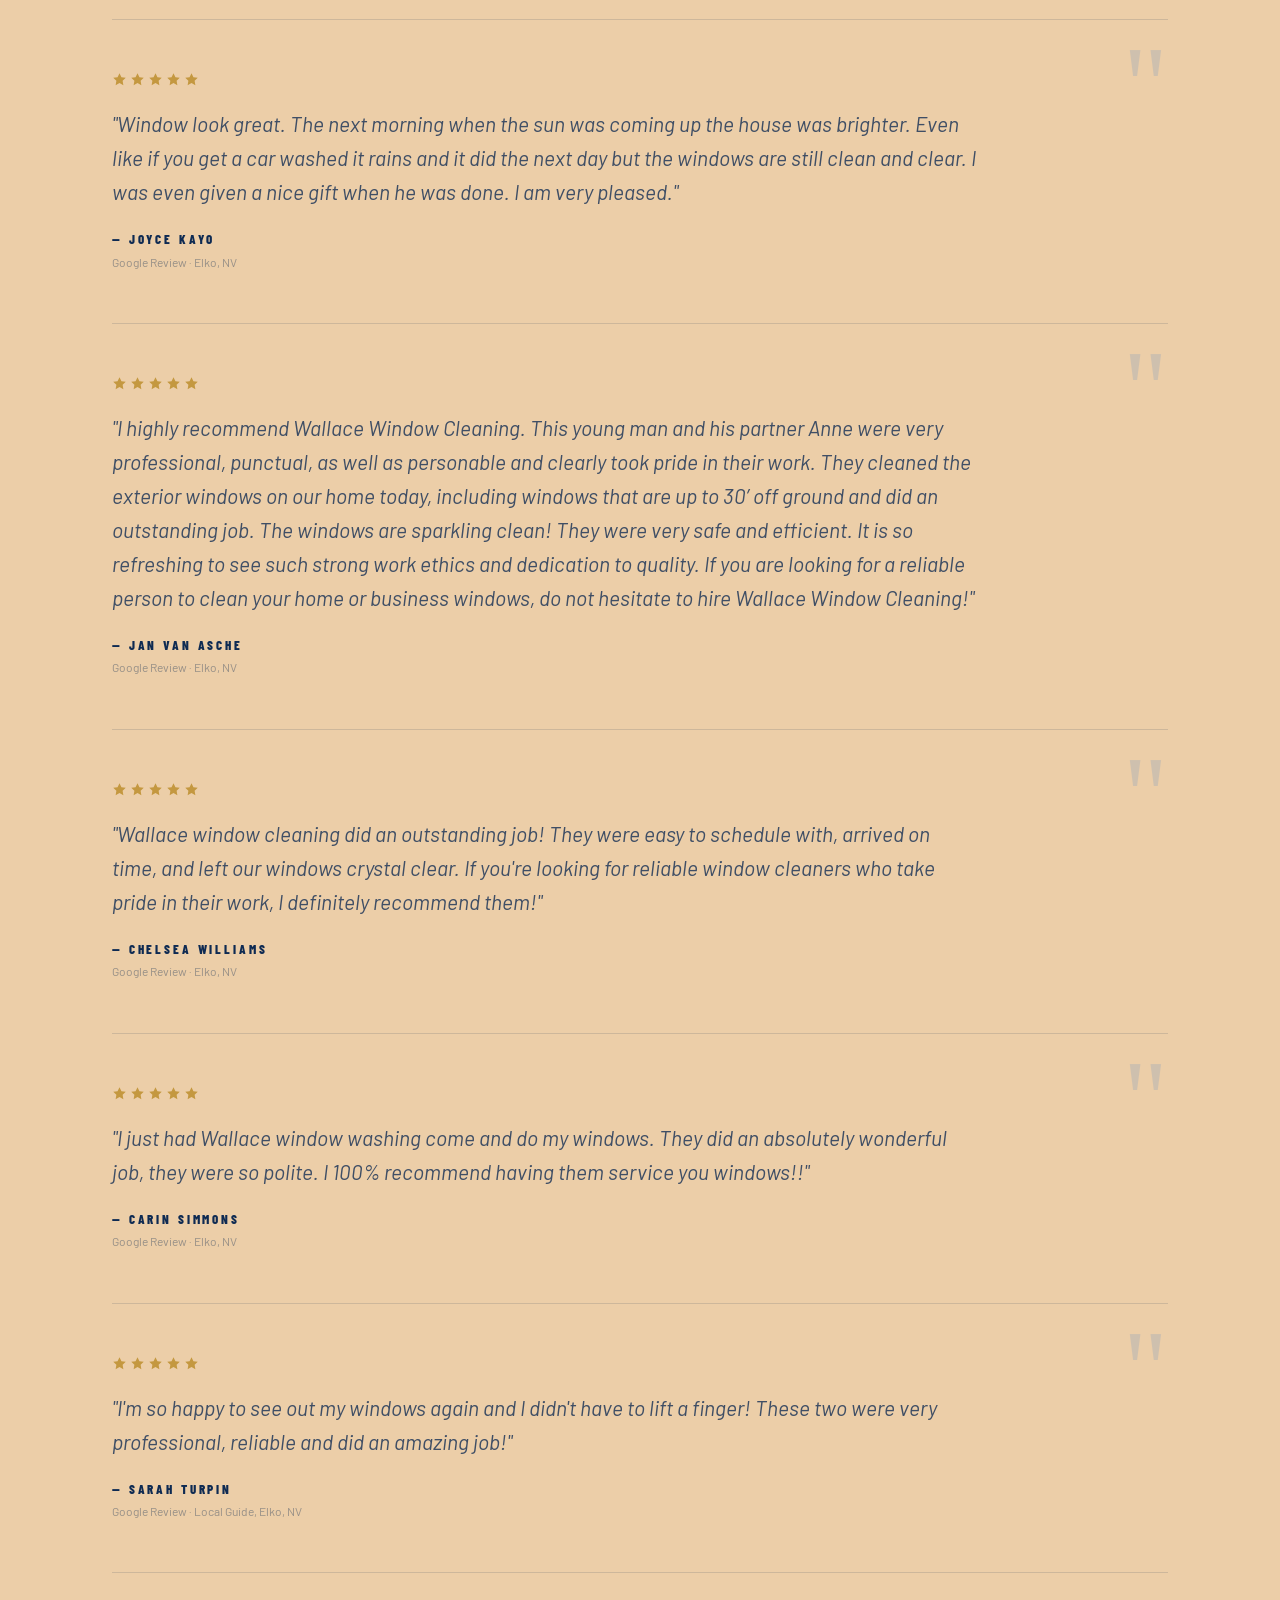
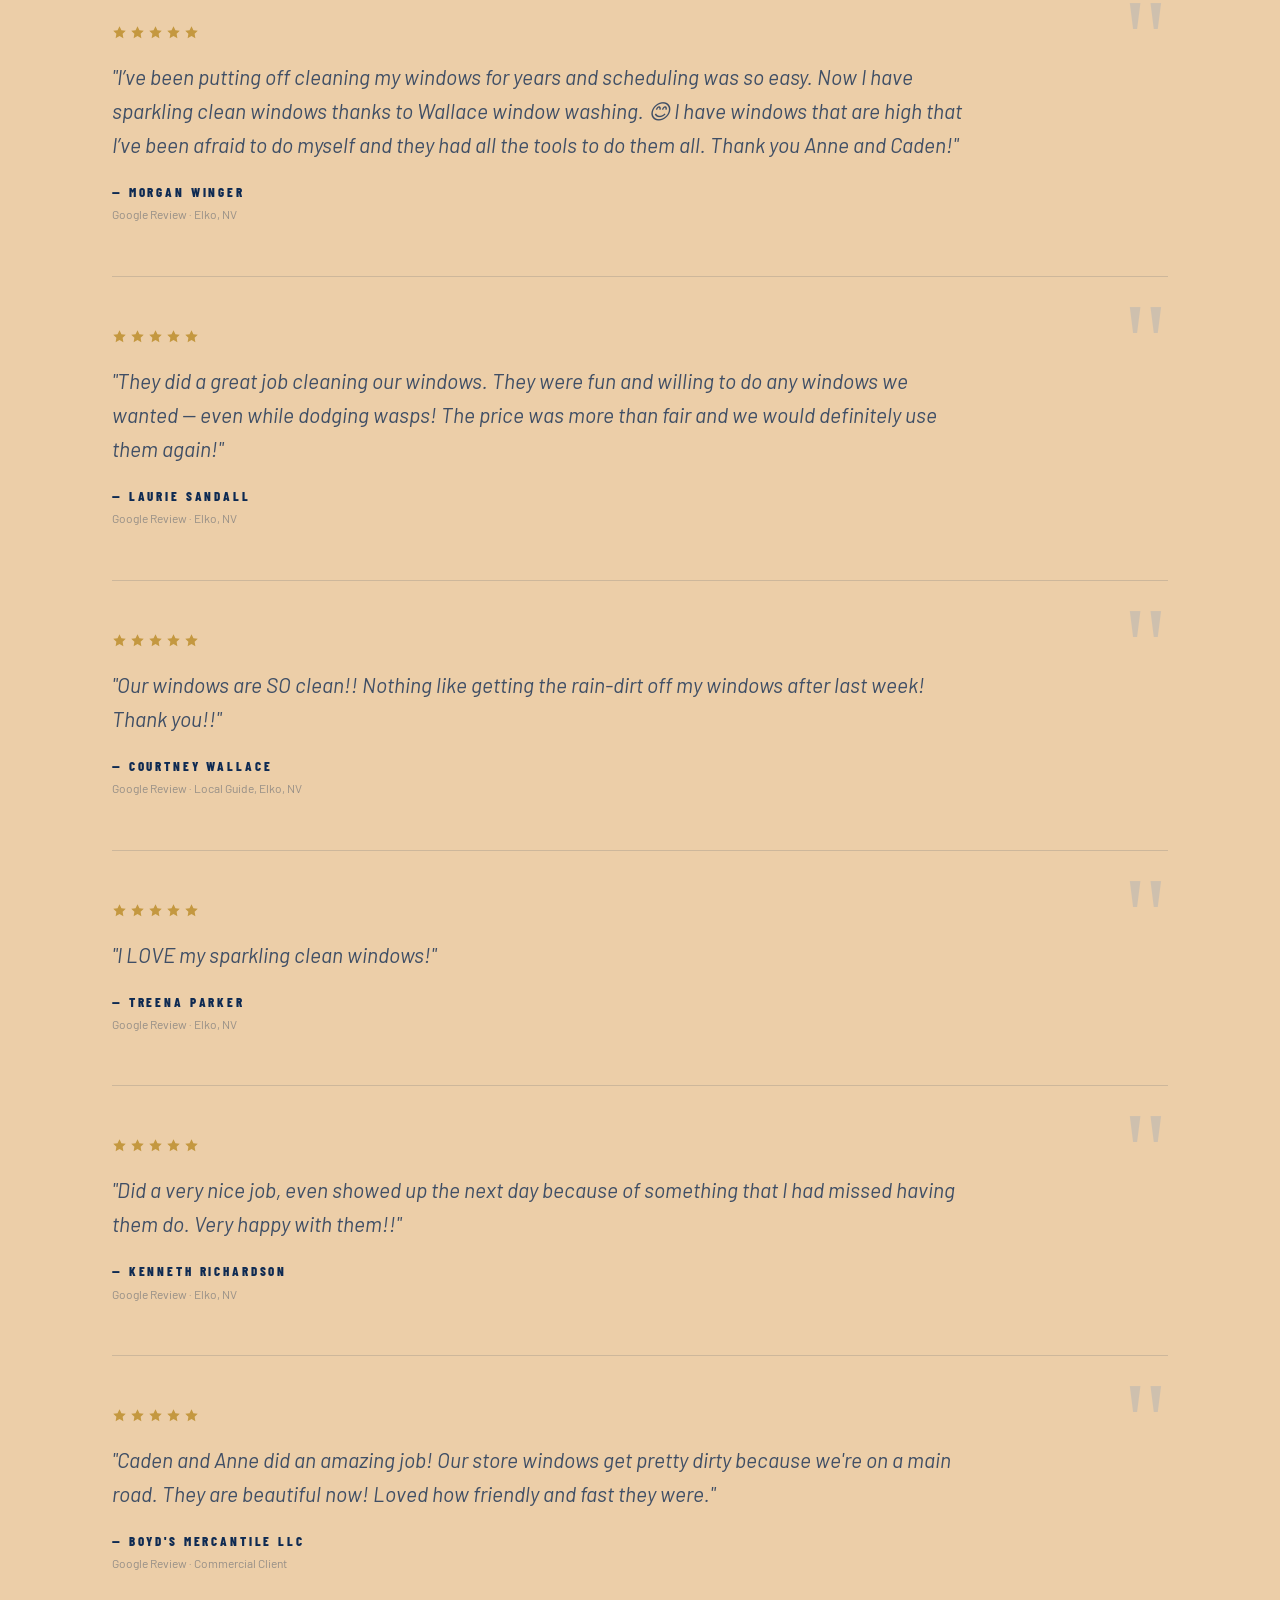
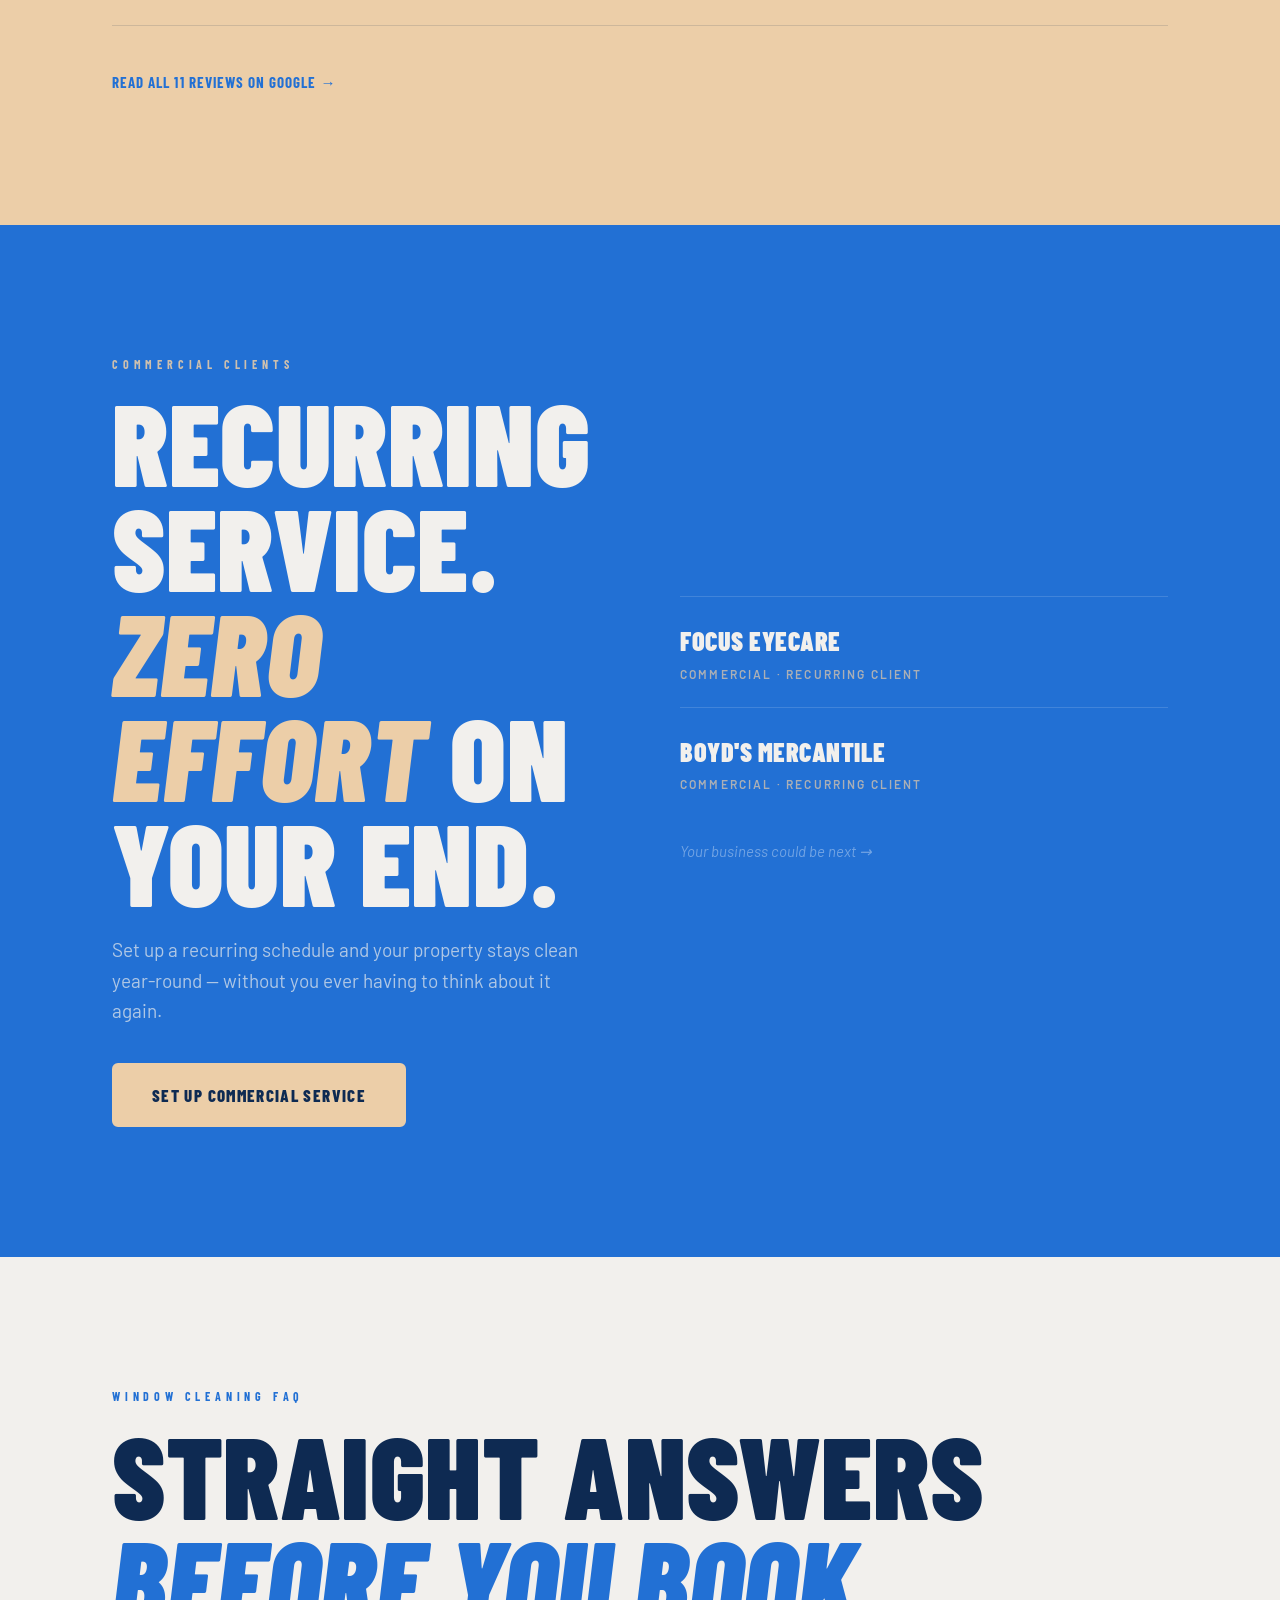
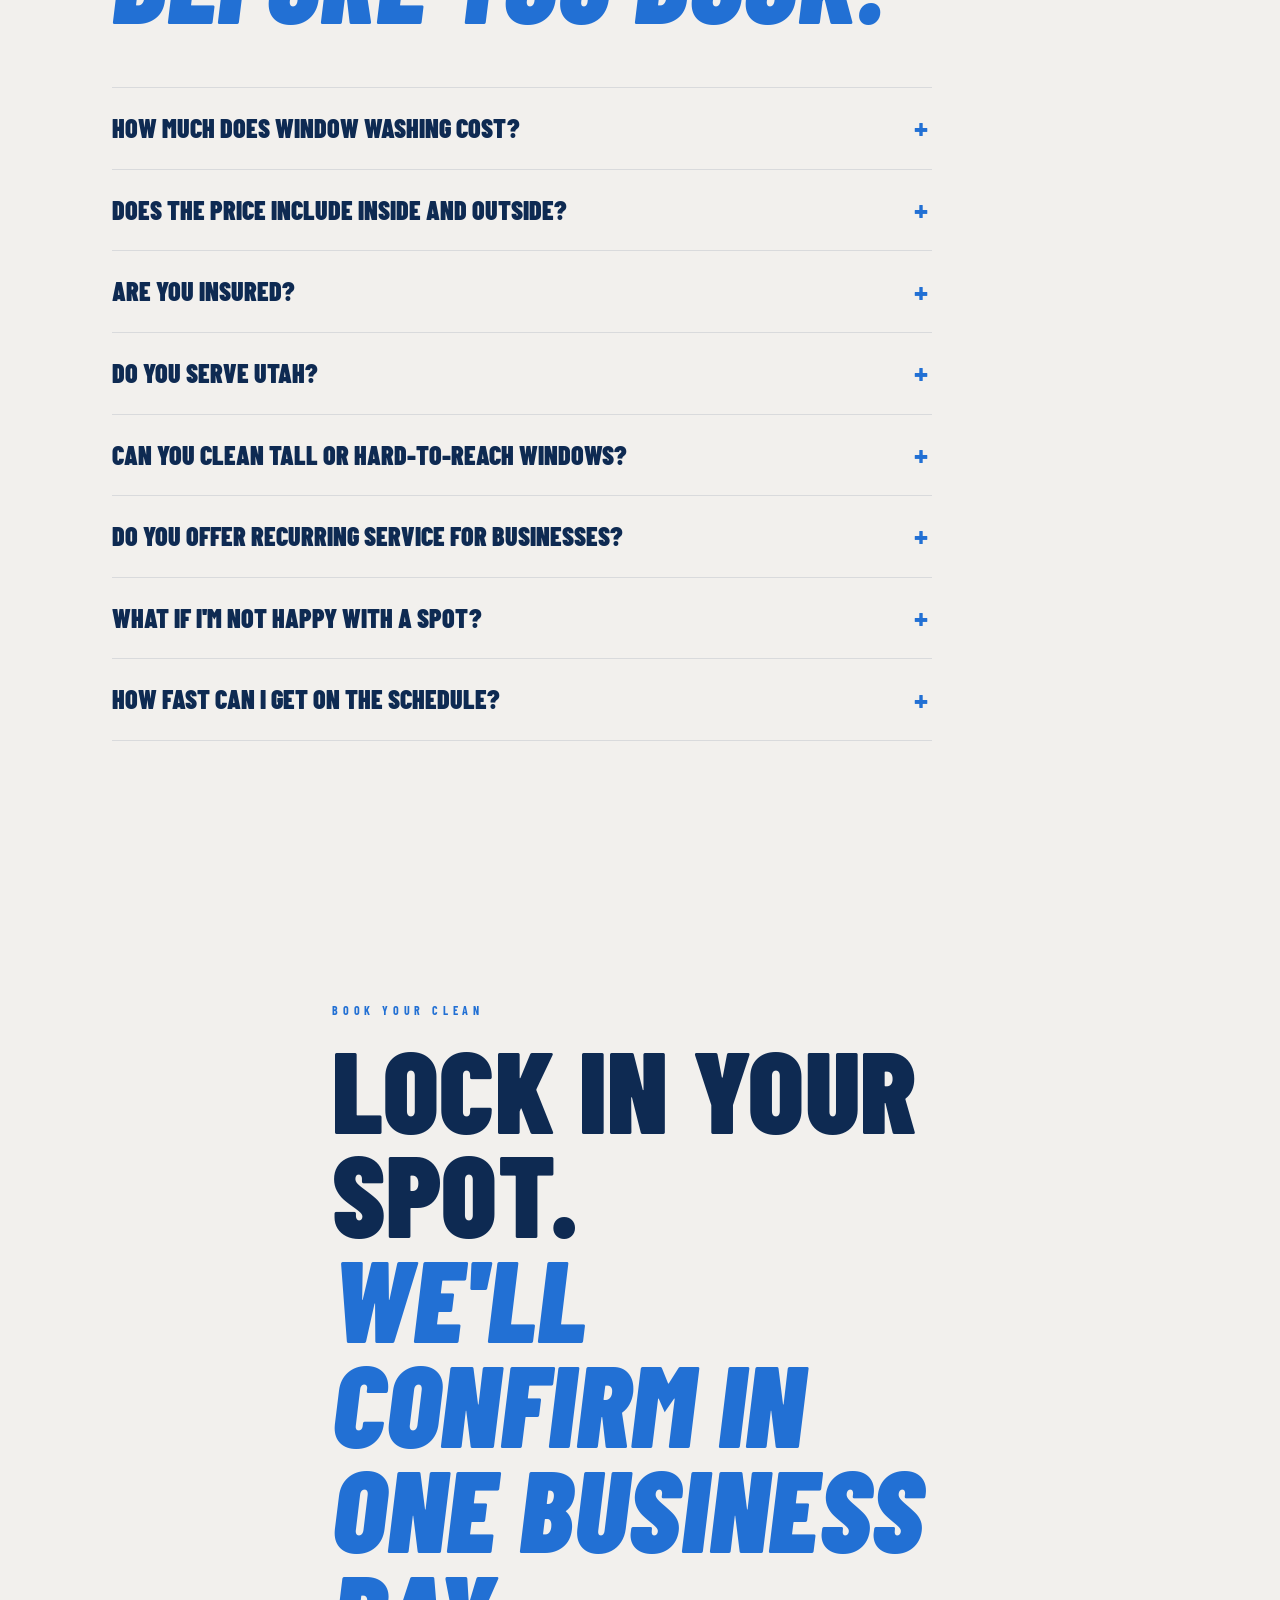
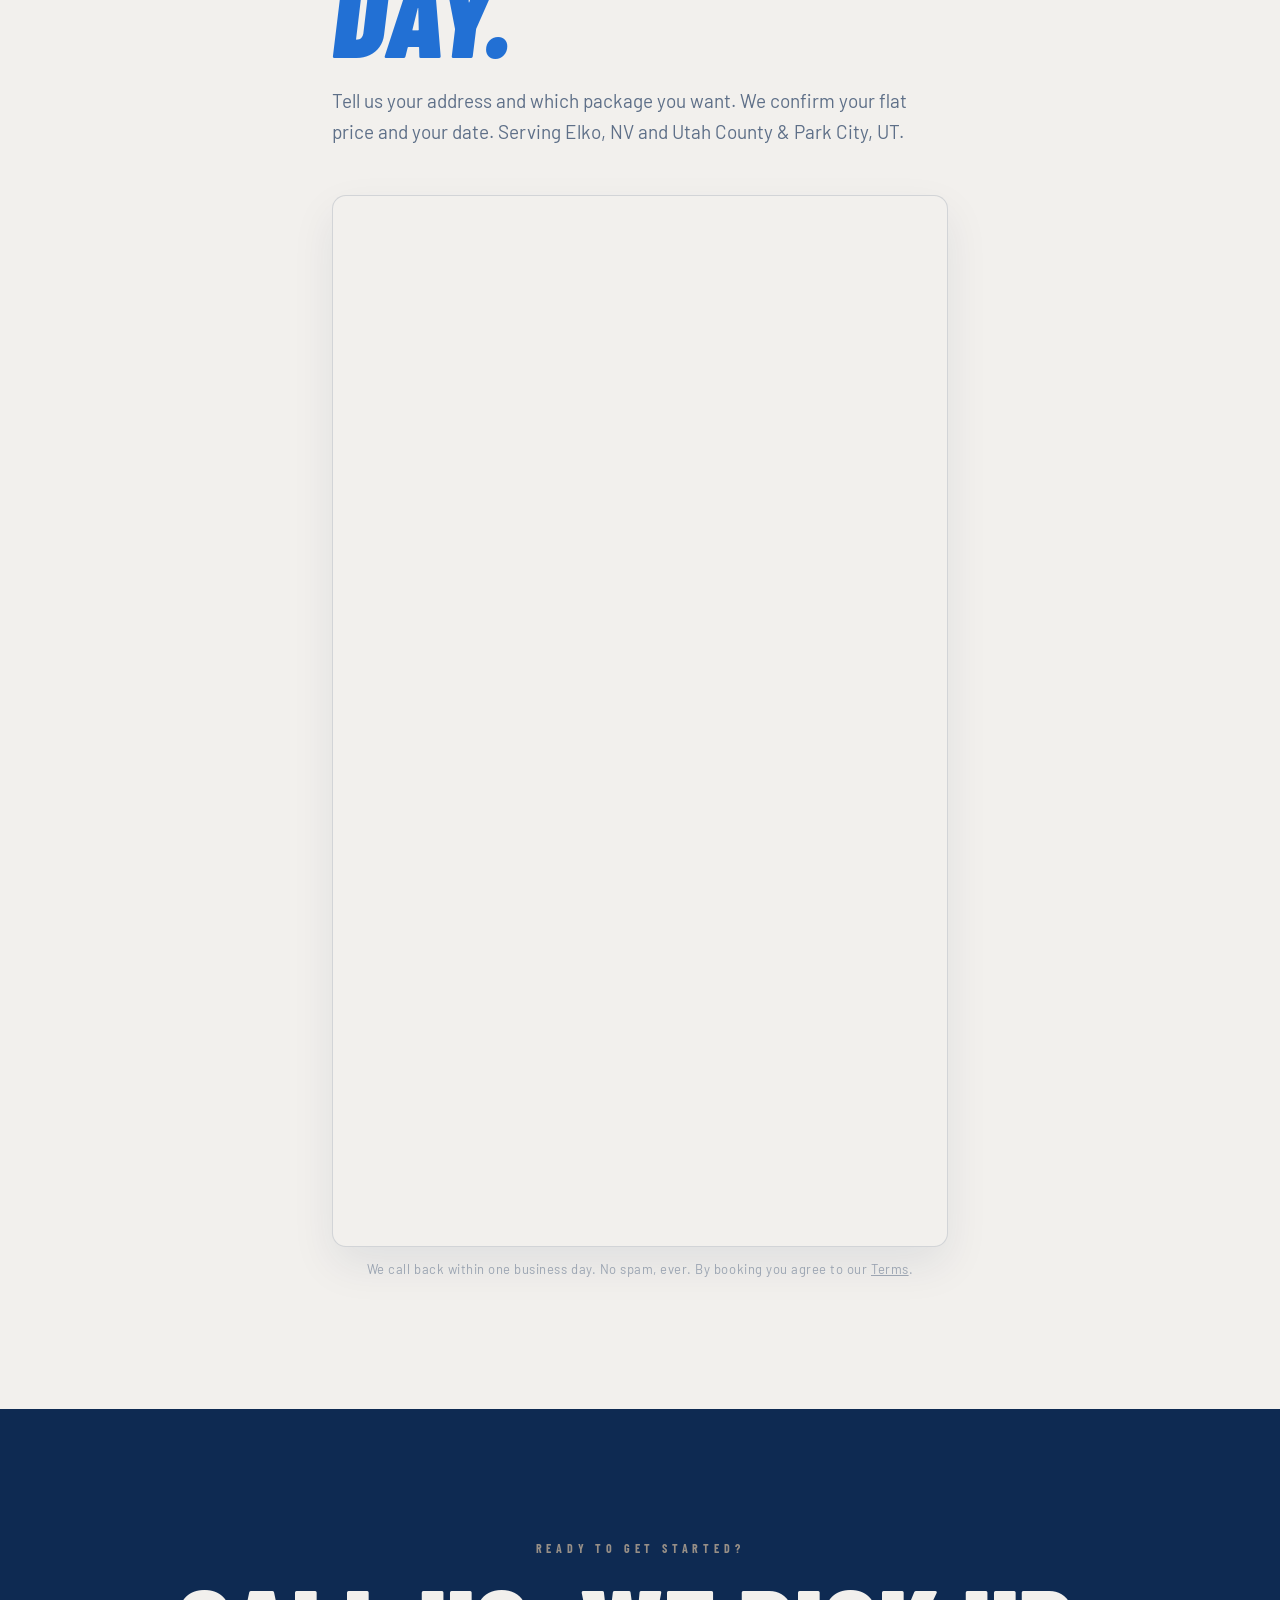
==== commit 1bfa6484: "Add Elko and Provo city pages; link from homepage, footer, and sitemap Co-Authored-By: Claude Opus 5" ====
--- a/index.html
+++ b/index.html
@@ -455,6 +455,8 @@
     .area-state { font-family:'Barlow Condensed', sans-serif; font-weight:700; font-size:12px; letter-spacing:.3em; text-transform:uppercase; color: var(--blue); margin-bottom: 10px; }
     .area h3 { font-family:'Barlow Condensed', sans-serif; font-weight:900; font-size: 28px; text-transform:uppercase; color: var(--navy); margin-bottom: 10px; line-height:1.05; }
     .area p { font-size: 16px; font-weight: 500; color: rgba(14,42,82,.85); line-height: 1.65; }
+    .area-link { display:inline-block; margin-top:16px; font-family:'Barlow Condensed', sans-serif; font-weight:800; font-size:16px; letter-spacing:.06em; text-transform:uppercase; color: var(--blue); text-decoration:none; }
+    .area-link:hover { text-decoration: underline; }
     @media (max-width: 860px) { .tier-grid, .area-grid { grid-template-columns: 1fr; } .tier-best { transform:none; } }
 </style>
 </head>
@@ -619,11 +621,13 @@
         <div class="area-state">Nevada</div>
         <h3>Elko &amp; Northern Nevada</h3>
         <p>Where we started. Recurring clients across Elko, Spring Creek, Carlin, and Battle Mountain. Hard water is our specialty.</p>
+        <a href="/elko/" class="area-link">Elko window cleaning &rarr;</a>
       </div>
       <div class="area reveal" style="transition-delay:.08s">
         <div class="area-state">Utah · Now Booking</div>
         <h3>Utah County &amp; Park City</h3>
         <p>Provo, Orem, Lehi, Saratoga Springs, Highland, Alpine, Cedar Hills, Mapleton, and Park City. Same owner, same packages, same guarantee.</p>
+        <a href="/provo/" class="area-link">Provo window cleaning &rarr;</a>
       </div>
     </div>
   </div>
@@ -865,6 +869,8 @@
       <div class="footer-brand-name">Wallace Window Washing</div>
     </div>
     <nav class="footer-links" aria-label="Footer navigation">
+      <a href="/elko/">Elko, NV</a>
+      <a href="/provo/">Provo, UT</a>
       <a href="/blog/">Blog</a>
       <a href="#faq">FAQ</a>
       <a href="/terms/">Terms</a>
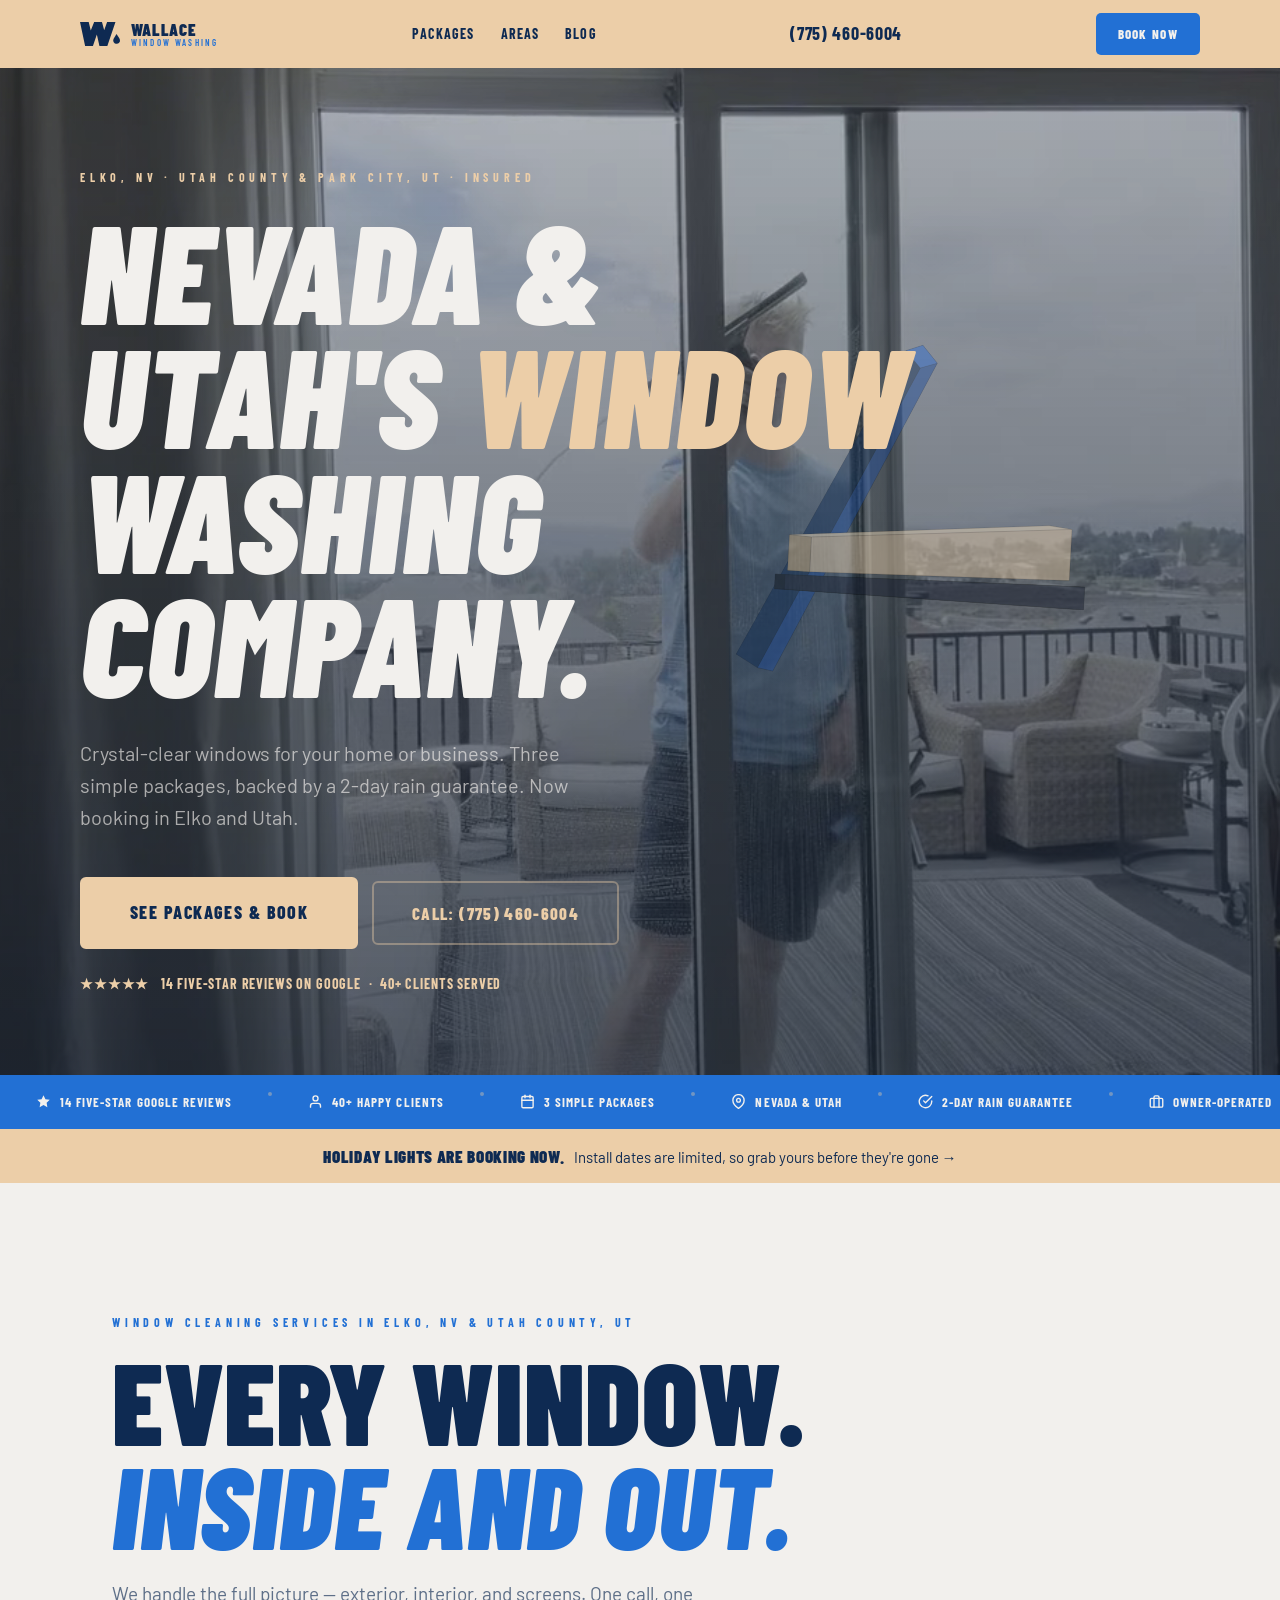
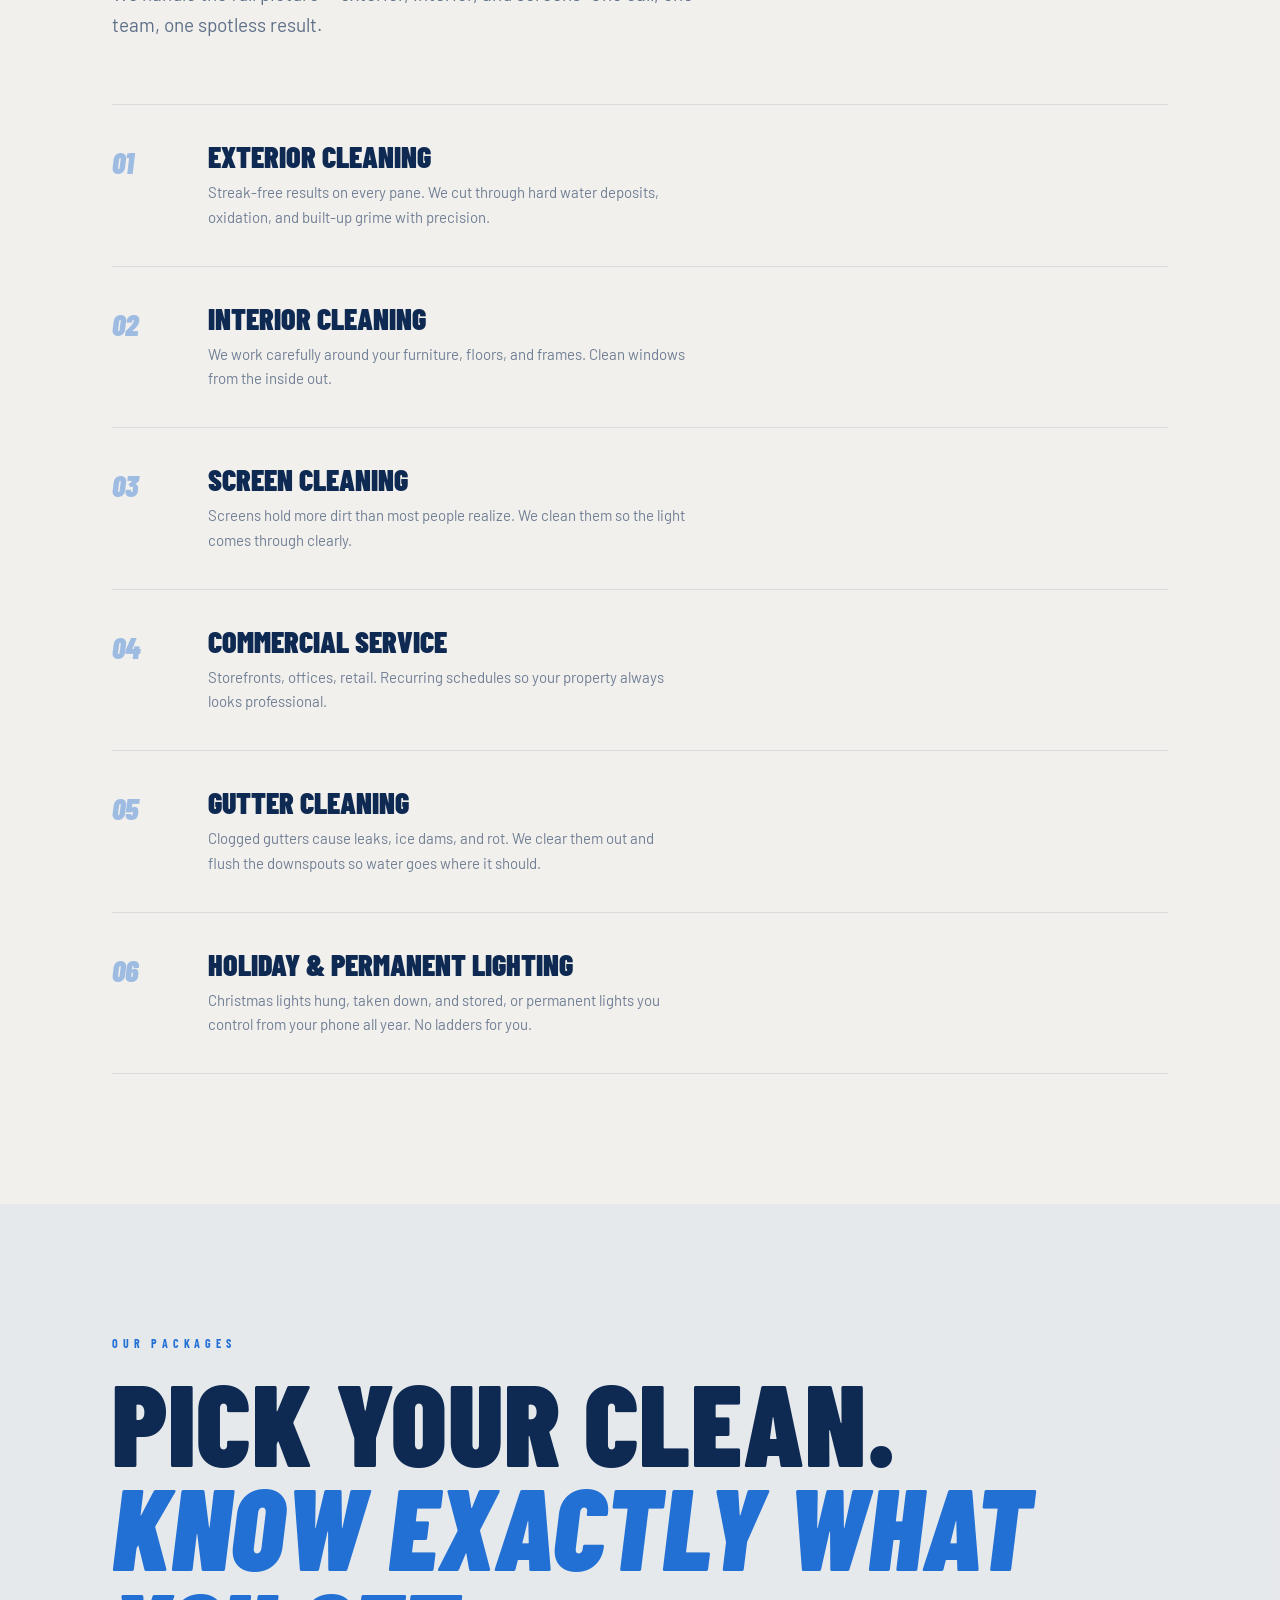
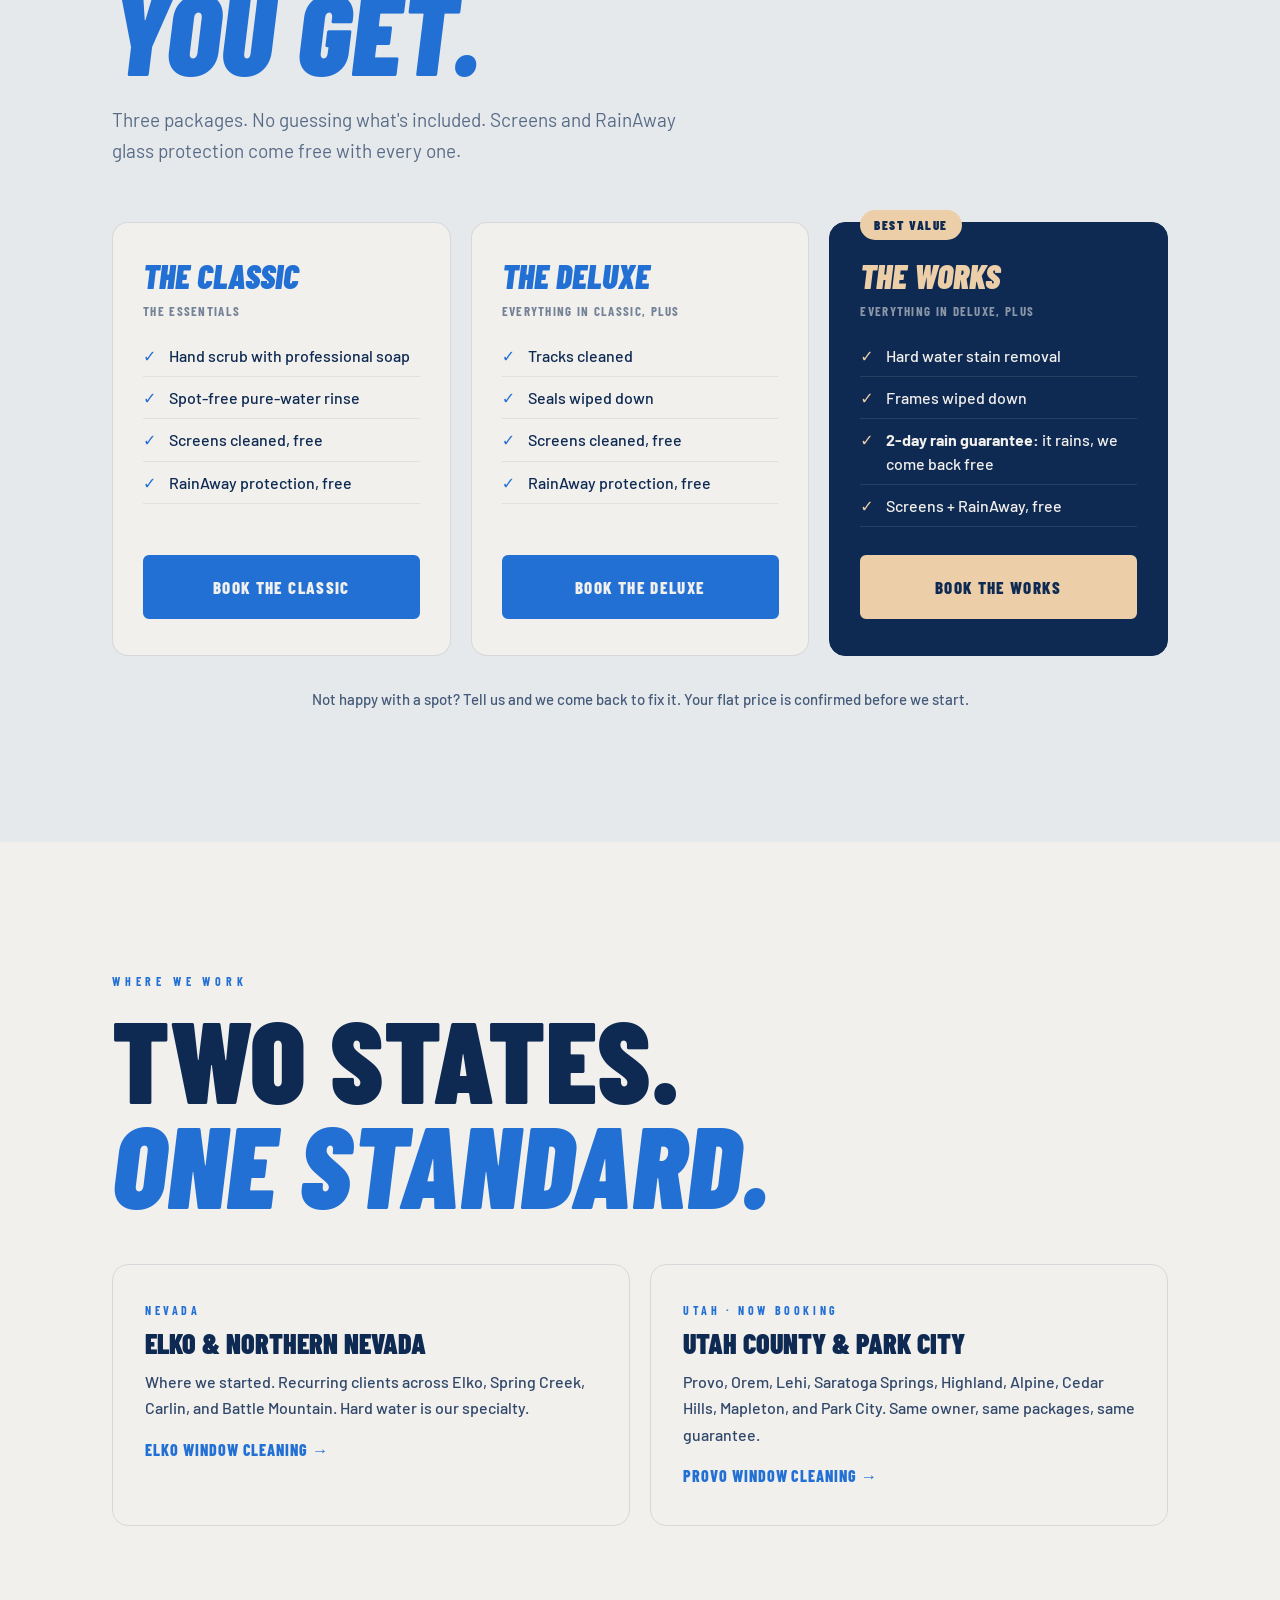
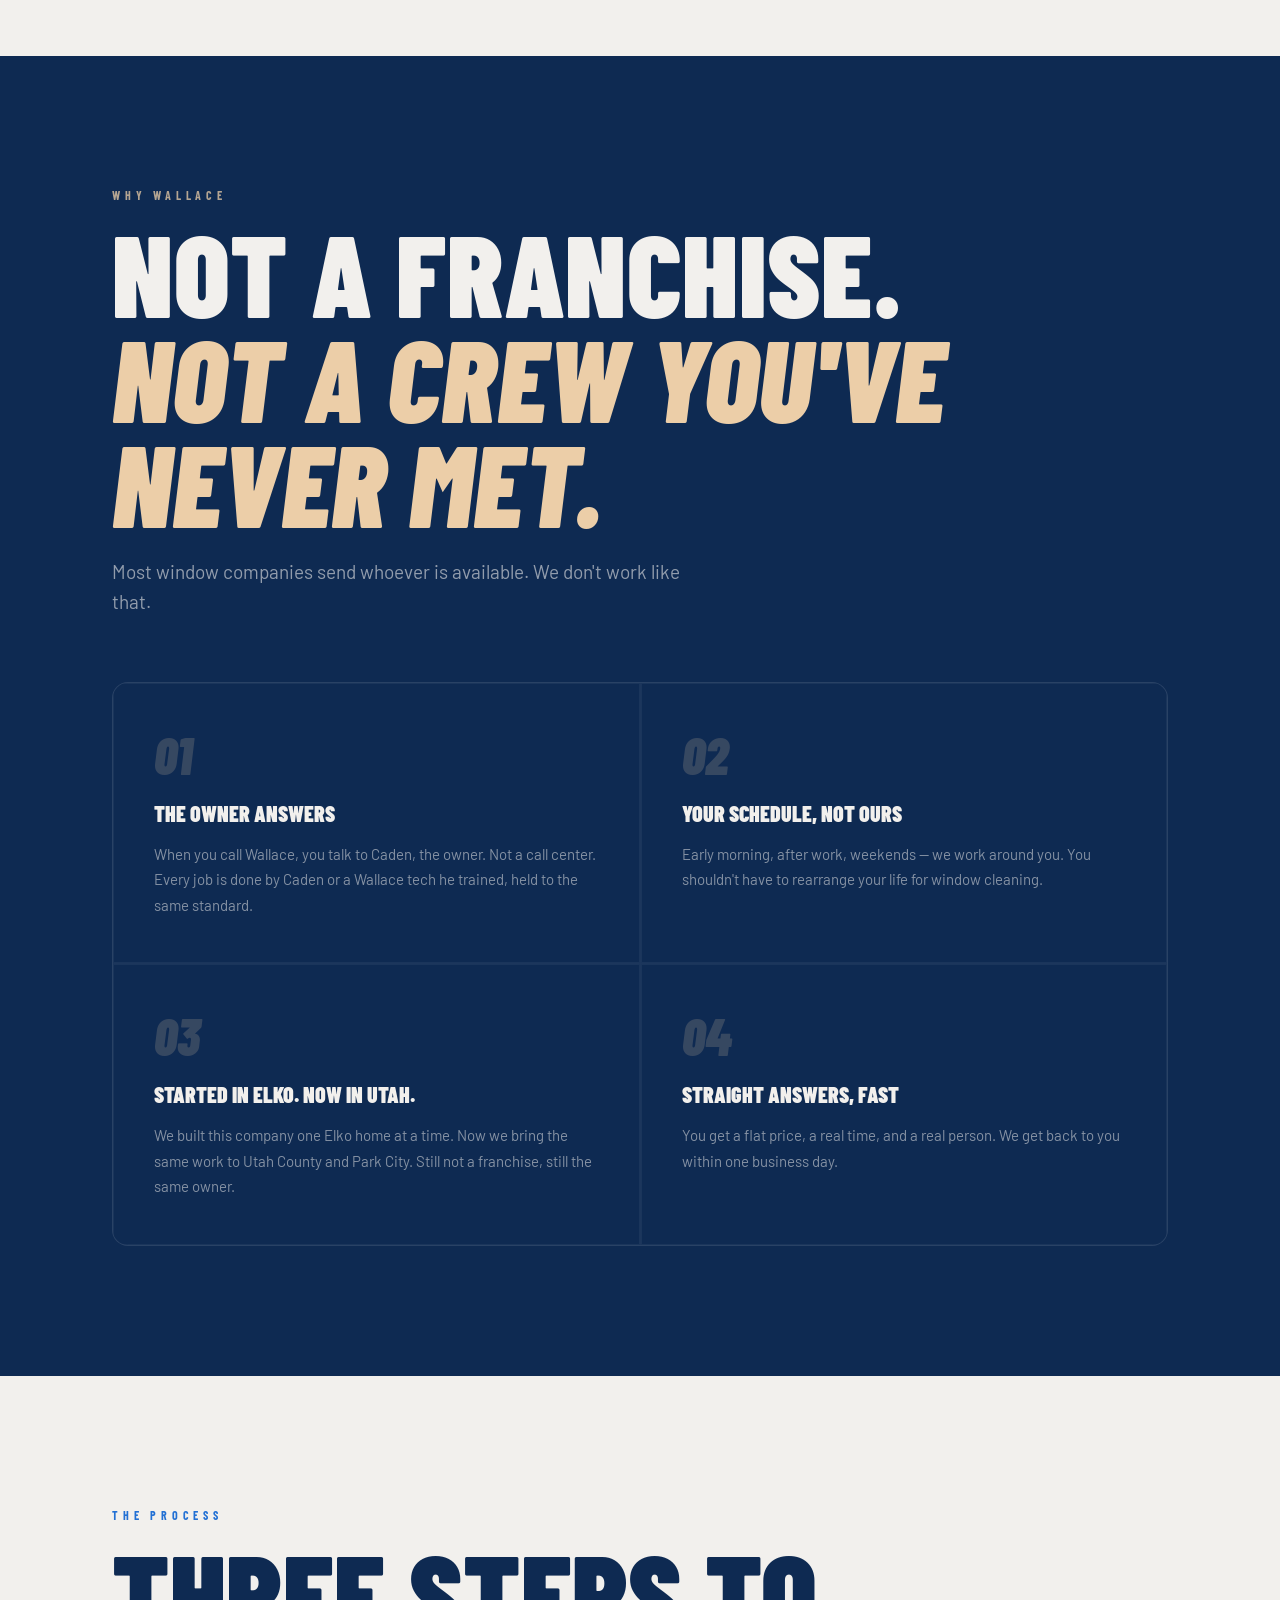
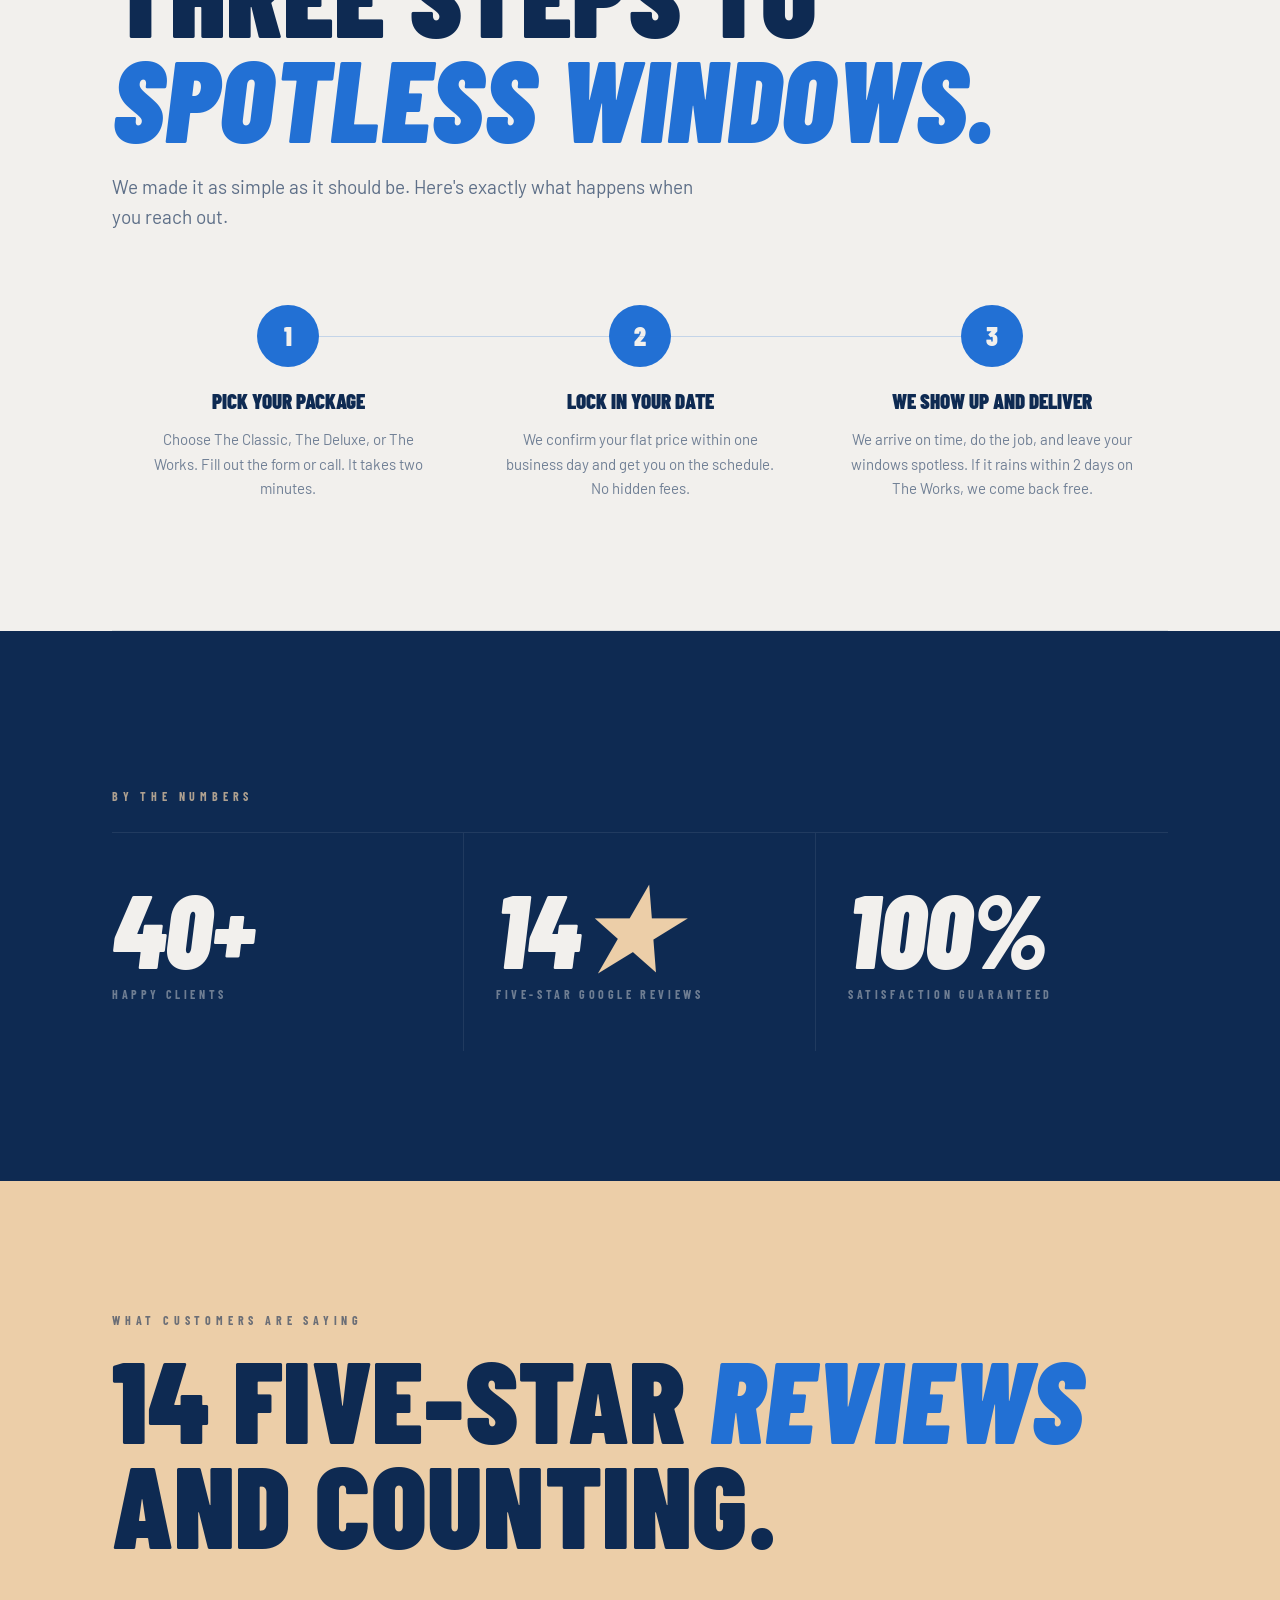
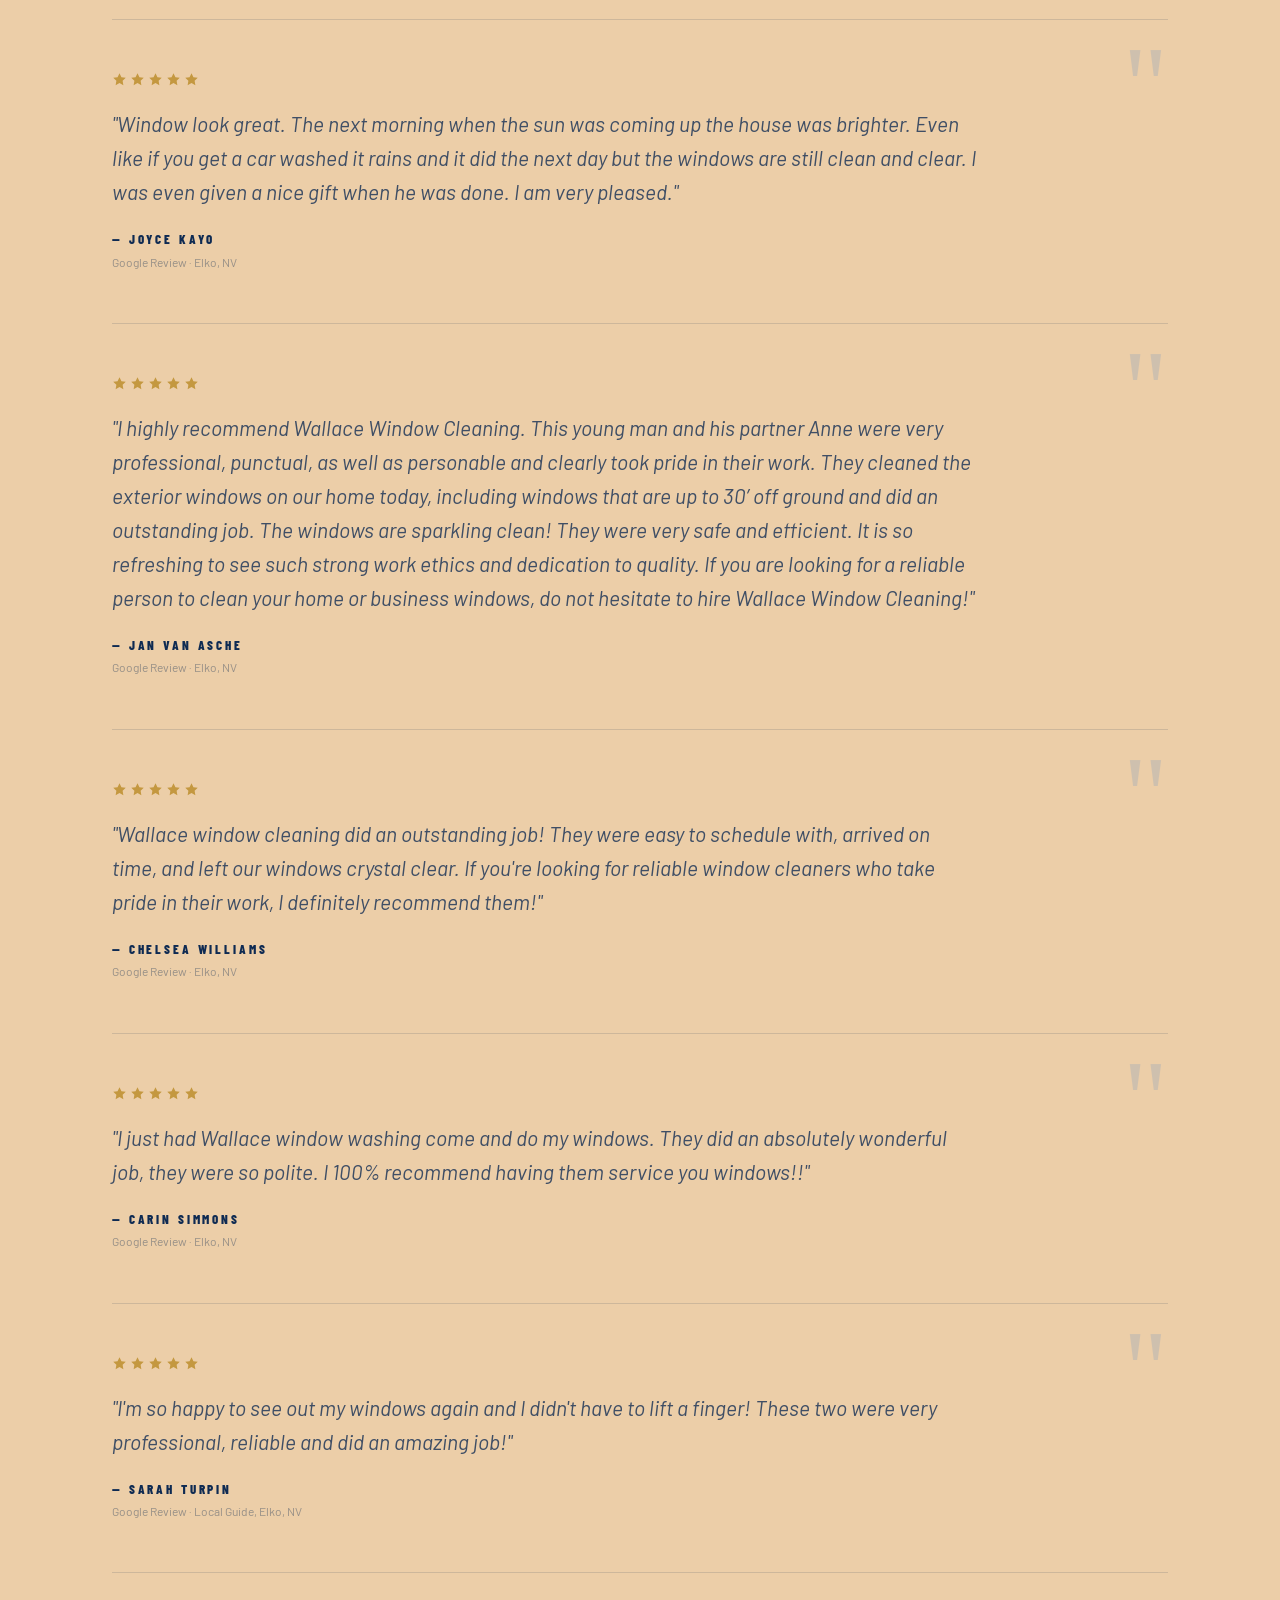
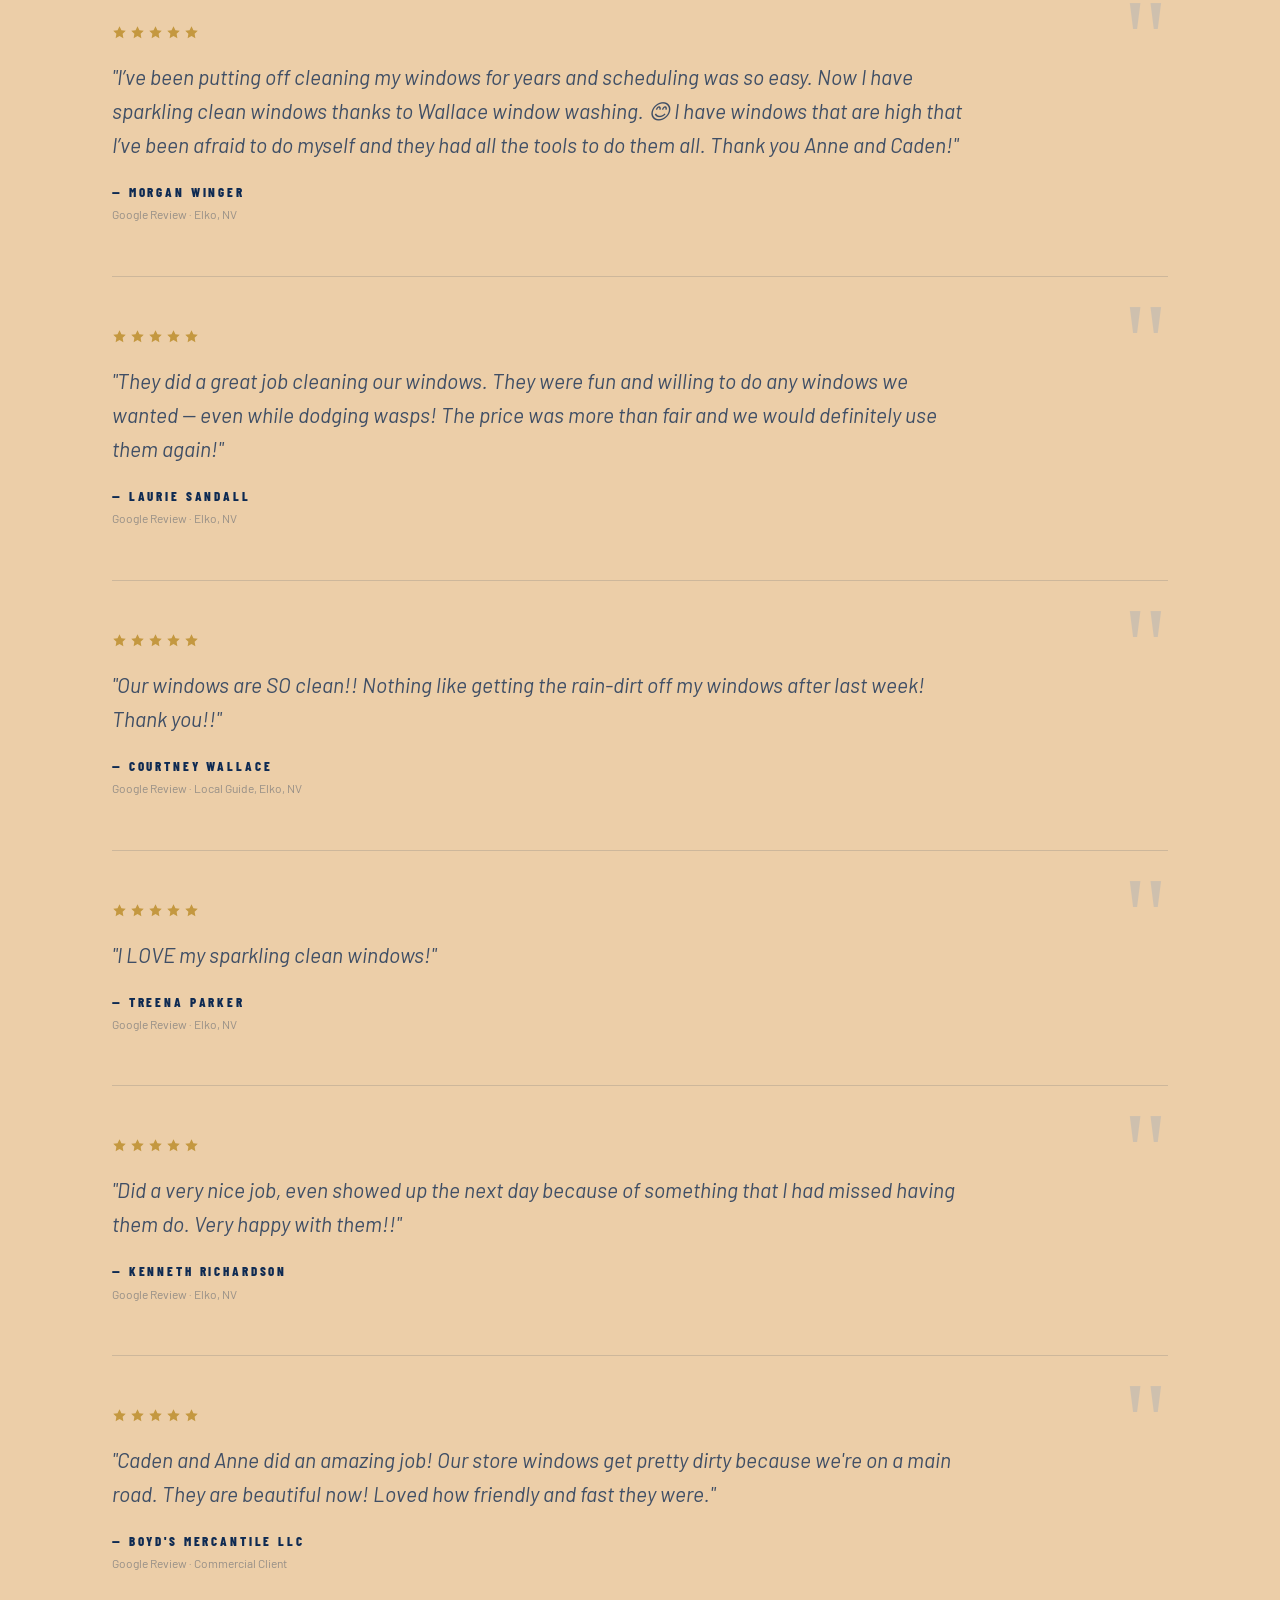
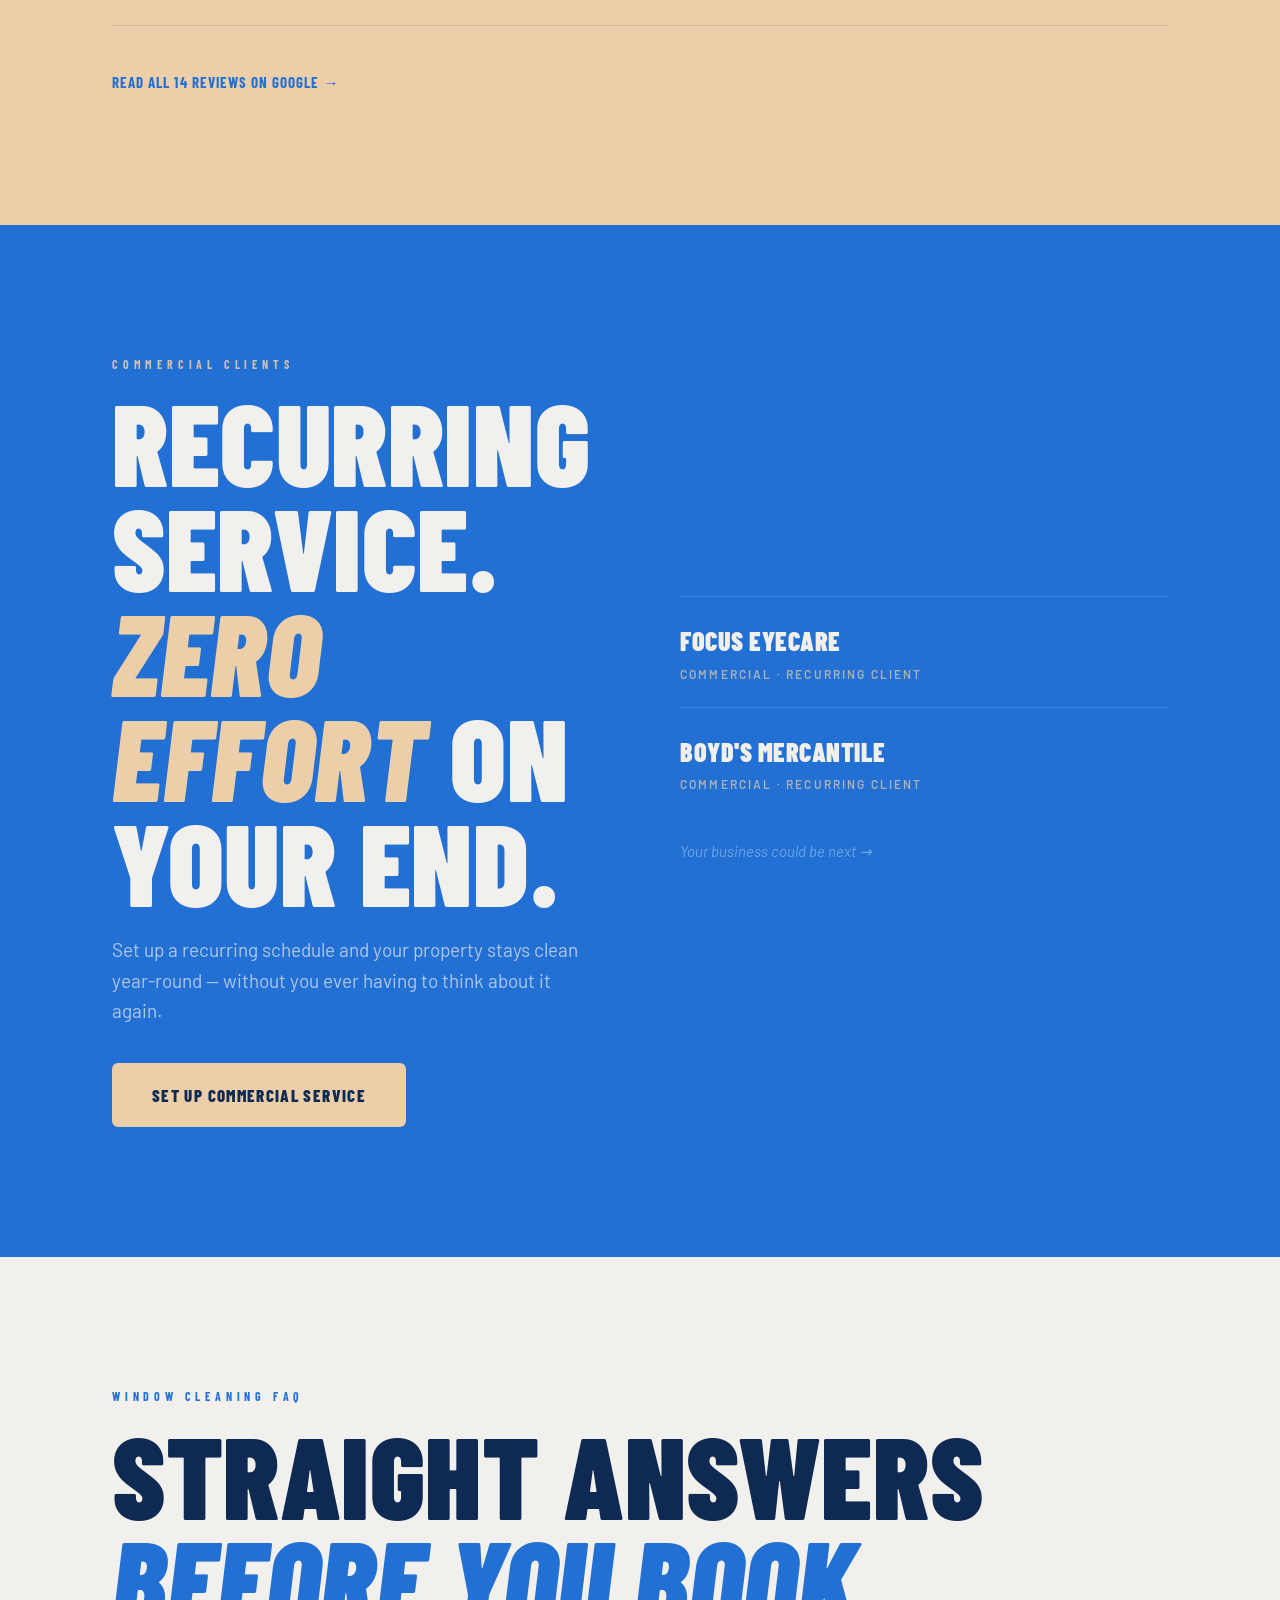
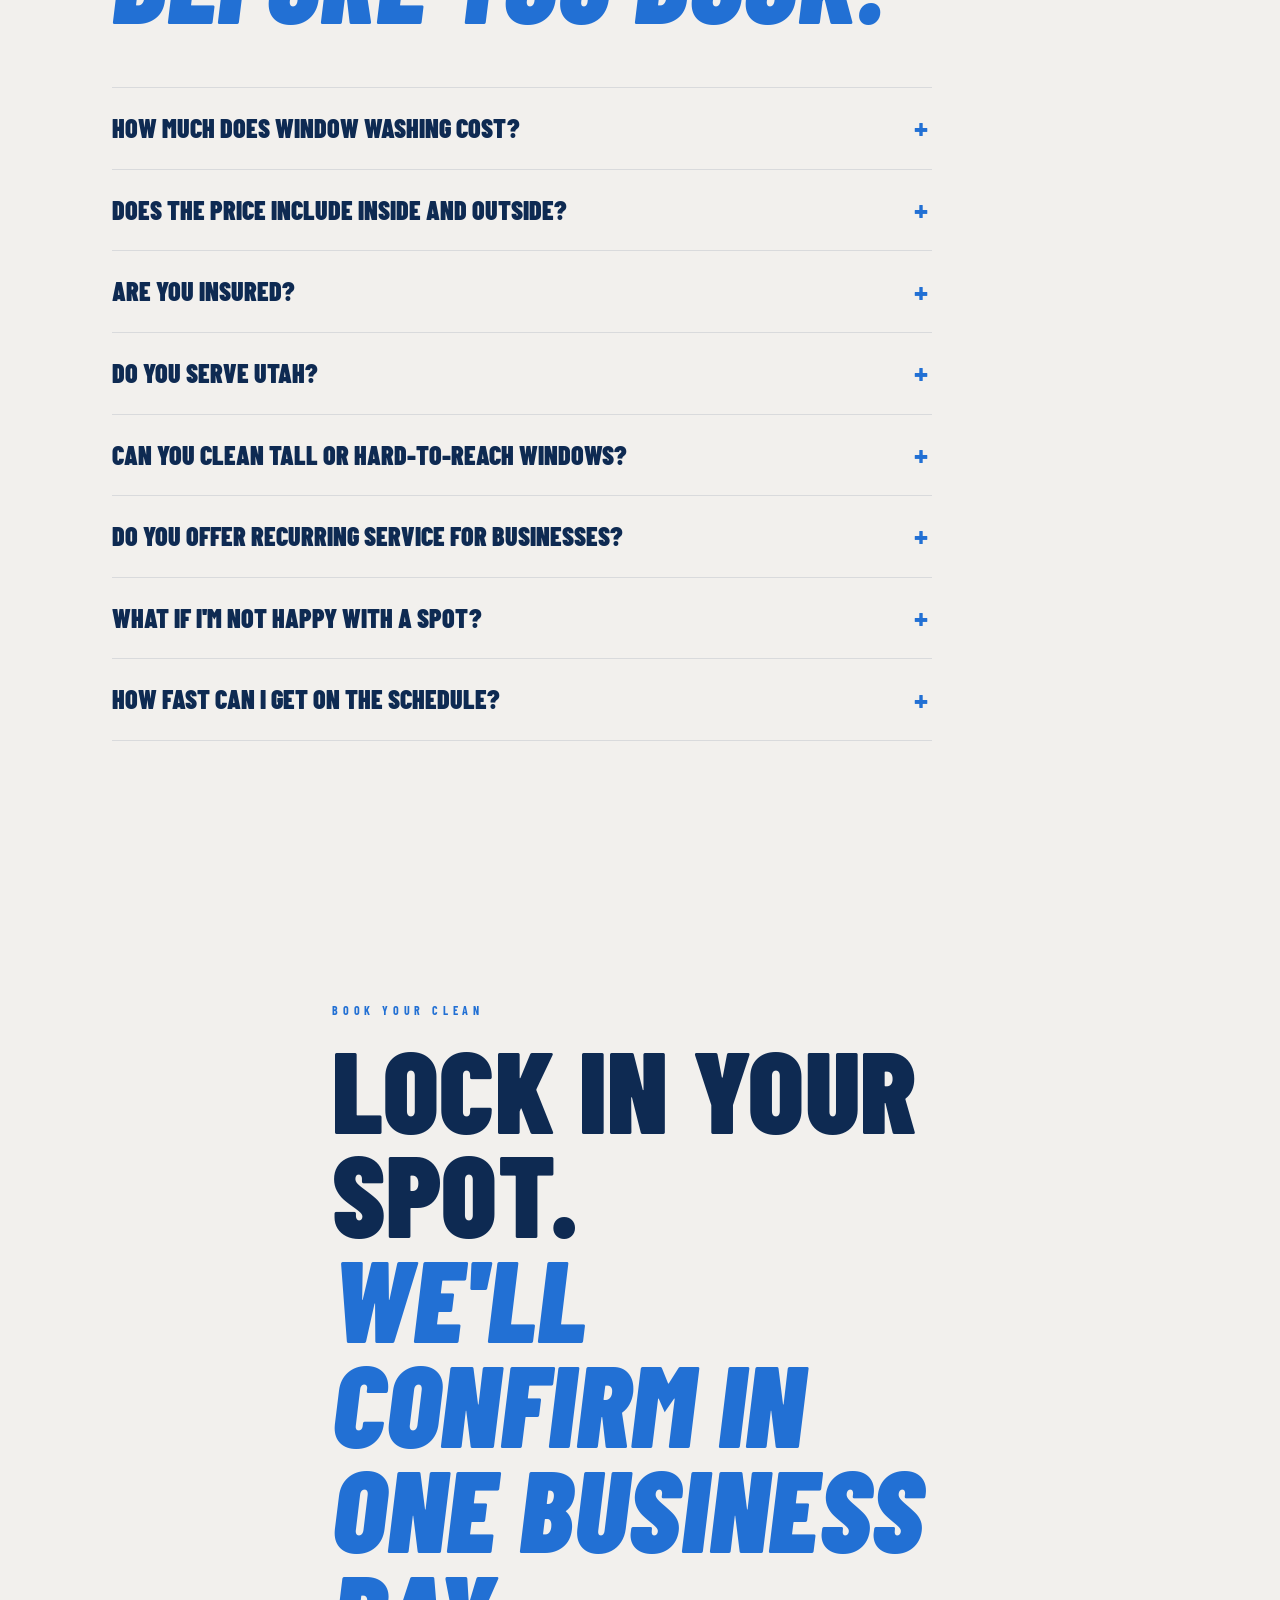
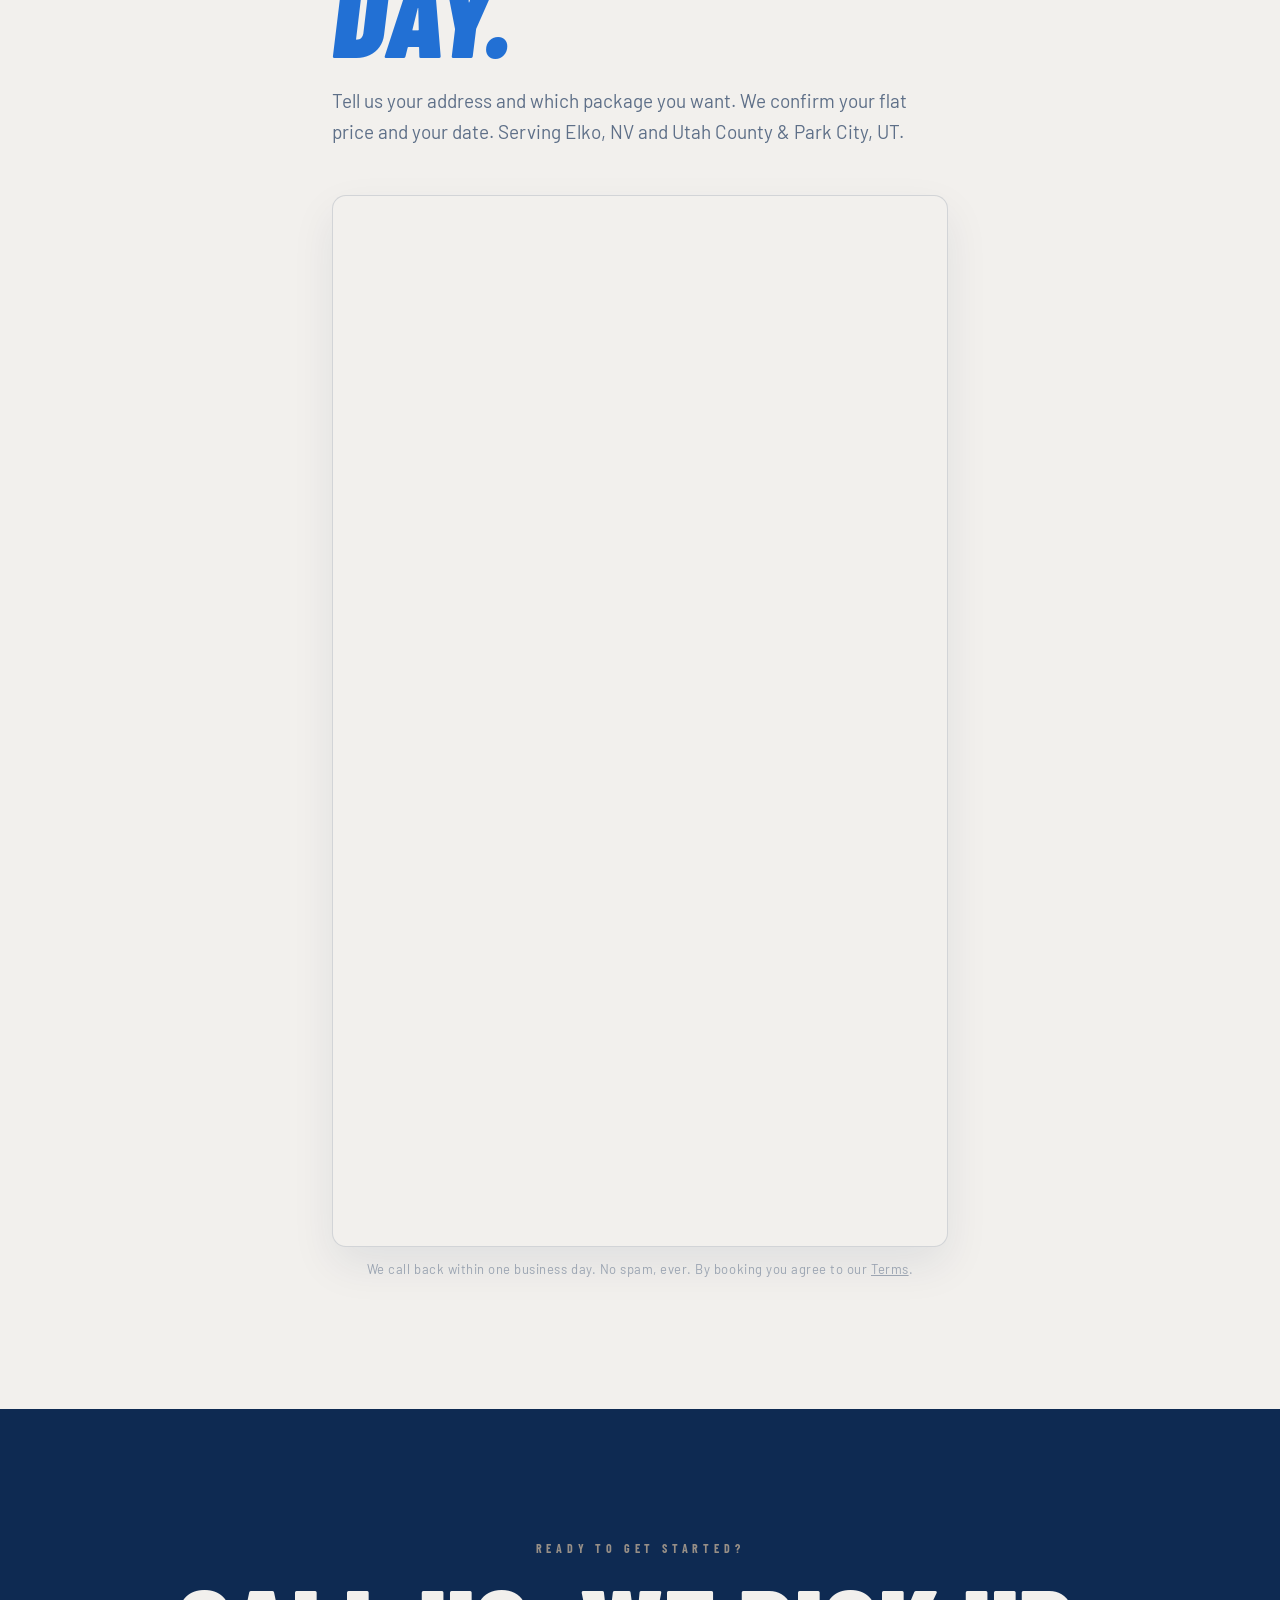
==== commit 7952effd: "SEO sprint 1: unique Provo page, new Springville and hard water pages, 14 reviews, sitemap Co-Author" ====
--- a/index.html
+++ b/index.html
@@ -4,7 +4,7 @@
   <meta charset="UTF-8">
   <meta name="viewport" content="width=device-width, initial-scale=1.0">
   <title>Window Washing in Elko, NV &amp; Utah County, UT | Wallace Window Washing</title>
-  <meta name="description" content="Owner-run window cleaning in Elko, NV and Utah County &amp; Park City, UT. Three clear packages, 2-day rain guarantee, 11 five-star Google reviews. Gutters and holiday lights too.">
+  <meta name="description" content="Owner-run window cleaning in Elko, NV and Utah County &amp; Park City, UT. Three clear packages, 2-day rain guarantee, 14 five-star Google reviews. Gutters and holiday lights too.">
   <link rel="canonical" href="https://wallacewindow.com/">
   <meta name="robots" content="index, follow, max-snippet:-1, max-image-preview:large, max-video-preview:-1">
   <meta name="theme-color" content="#2270D4">
@@ -506,14 +506,14 @@
       <a href="#pricing" class="btn btn-sand" style="font-size:18px;padding:20px 48px">See Packages &amp; Book</a>
       <a href="tel:+17754606004" class="btn btn-ghost">Call: (775) 460-6004</a>
     </div>
-    <p class="hero-proof reveal" style="transition-delay:.48s">★★★★★ &nbsp; 11 Five-Star Reviews on Google &nbsp;·&nbsp; 40+ Clients Served</p>
+    <p class="hero-proof reveal" style="transition-delay:.48s">★★★★★ &nbsp; 14 Five-Star Reviews on Google &nbsp;·&nbsp; 40+ Clients Served</p>
   </div>
 </section>
 
 <!-- MARQUEE -->
 <div class="marquee-bar" aria-label="Trust indicators">
   <div class="marquee-track" aria-hidden="true">
-    <div class="m-item"><svg viewBox="0 0 24 24" fill="currentColor"><path d="M12 2l3.09 6.26L22 9.27l-5 4.87 1.18 6.88L12 17.77l-6.18 3.25L7 14.14 2 9.27l6.91-1.01L12 2z"/></svg>11 Five-Star Google Reviews</div>
+    <div class="m-item"><svg viewBox="0 0 24 24" fill="currentColor"><path d="M12 2l3.09 6.26L22 9.27l-5 4.87 1.18 6.88L12 17.77l-6.18 3.25L7 14.14 2 9.27l6.91-1.01L12 2z"/></svg>14 Five-Star Google Reviews</div>
     <div class="m-dot"></div>
     <div class="m-item"><svg viewBox="0 0 24 24" fill="none" stroke="currentColor" stroke-width="2.2" stroke-linecap="round" stroke-linejoin="round"><path d="M20 21v-2a4 4 0 0 0-4-4H8a4 4 0 0 0-4 4v2"/><circle cx="12" cy="7" r="4"/></svg>40+ Happy Clients</div>
     <div class="m-dot"></div>
@@ -526,7 +526,7 @@
     <div class="m-item"><svg viewBox="0 0 24 24" fill="none" stroke="currentColor" stroke-width="2.2" stroke-linecap="round" stroke-linejoin="round"><rect x="2" y="7" width="20" height="14" rx="2" ry="2"/><path d="M16 21V5a2 2 0 0 0-2-2h-4a2 2 0 0 0-2 2v16"/></svg>Owner-Operated</div>
     <div class="m-dot"></div>
     <!-- duplicate for seamless loop -->
-    <div class="m-item"><svg viewBox="0 0 24 24" fill="currentColor"><path d="M12 2l3.09 6.26L22 9.27l-5 4.87 1.18 6.88L12 17.77l-6.18 3.25L7 14.14 2 9.27l6.91-1.01L12 2z"/></svg>11 Five-Star Google Reviews</div>
+    <div class="m-item"><svg viewBox="0 0 24 24" fill="currentColor"><path d="M12 2l3.09 6.26L22 9.27l-5 4.87 1.18 6.88L12 17.77l-6.18 3.25L7 14.14 2 9.27l6.91-1.01L12 2z"/></svg>14 Five-Star Google Reviews</div>
     <div class="m-dot"></div>
     <div class="m-item"><svg viewBox="0 0 24 24" fill="none" stroke="currentColor" stroke-width="2.2" stroke-linecap="round" stroke-linejoin="round"><path d="M20 21v-2a4 4 0 0 0-4-4H8a4 4 0 0 0-4 4v2"/><circle cx="12" cy="7" r="4"/></svg>40+ Happy Clients</div>
     <div class="m-dot"></div>
@@ -683,7 +683,7 @@
         <div class="stat-label">Happy Clients</div>
       </div>
       <div class="stat-item reveal" style="transition-delay:.10s">
-        <div class="stat-num"><span class="count" data-target="11" data-suffix="">0</span><span class="accent">★</span></div>
+        <div class="stat-num"><span class="count" data-target="14" data-suffix="">0</span><span class="accent">★</span></div>
         <div class="stat-label">Five-Star Google Reviews</div>
       </div>
       <div class="stat-item reveal" style="transition-delay:.20s">
@@ -698,7 +698,7 @@
 <section class="testimonials-section">
   <div class="wrap">
     <div class="eyebrow reveal">What Customers Are Saying</div>
-    <h2 class="reveal" style="transition-delay:.06s">11 five-star <em>reviews</em><br>and counting.</h2>
+    <h2 class="reveal" style="transition-delay:.06s">14 five-star <em>reviews</em><br>and counting.</h2>
     <div class="quote-list">
       <div class="q-item reveal">
         <div class="q-mark" aria-hidden="true">"</div>
@@ -779,7 +779,7 @@
       </div>
     </div>
     <div class="reviews-footer reveal">
-      <a href="https://g.page/r/CWcIIirJ8A5tEBM/review" target="_blank" rel="noopener noreferrer">Read All 11 Reviews on Google &rarr;</a>
+      <a href="https://g.page/r/CWcIIirJ8A5tEBM/review" target="_blank" rel="noopener noreferrer">Read All 14 Reviews on Google &rarr;</a>
     </div>
   </div>
 </section>
@@ -871,6 +871,8 @@
     <nav class="footer-links" aria-label="Footer navigation">
       <a href="/elko/">Elko, NV</a>
       <a href="/provo/">Provo, UT</a>
+      <a href="/springville/">Springville, UT</a>
+      <a href="/hard-water-stain-removal/">Hard Water Removal</a>
       <a href="/blog/">Blog</a>
       <a href="#faq">FAQ</a>
       <a href="/terms/">Terms</a>
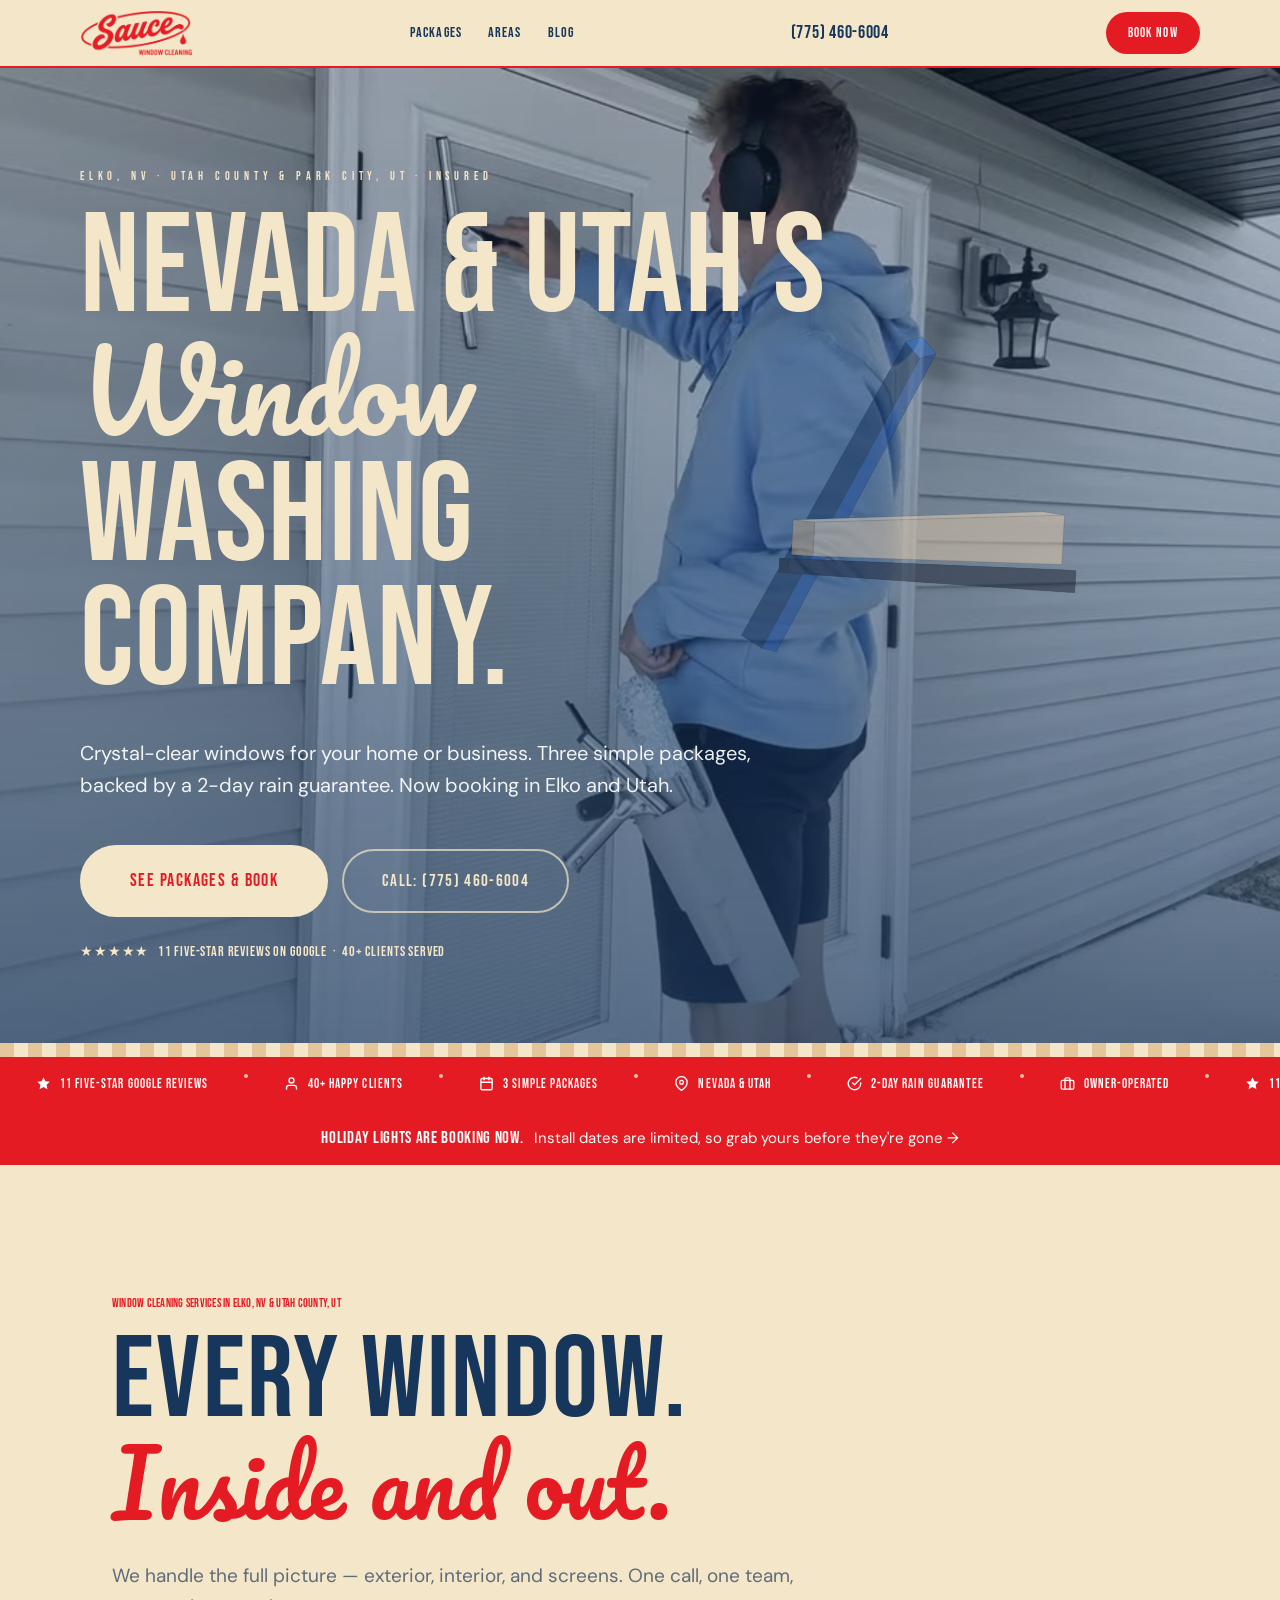
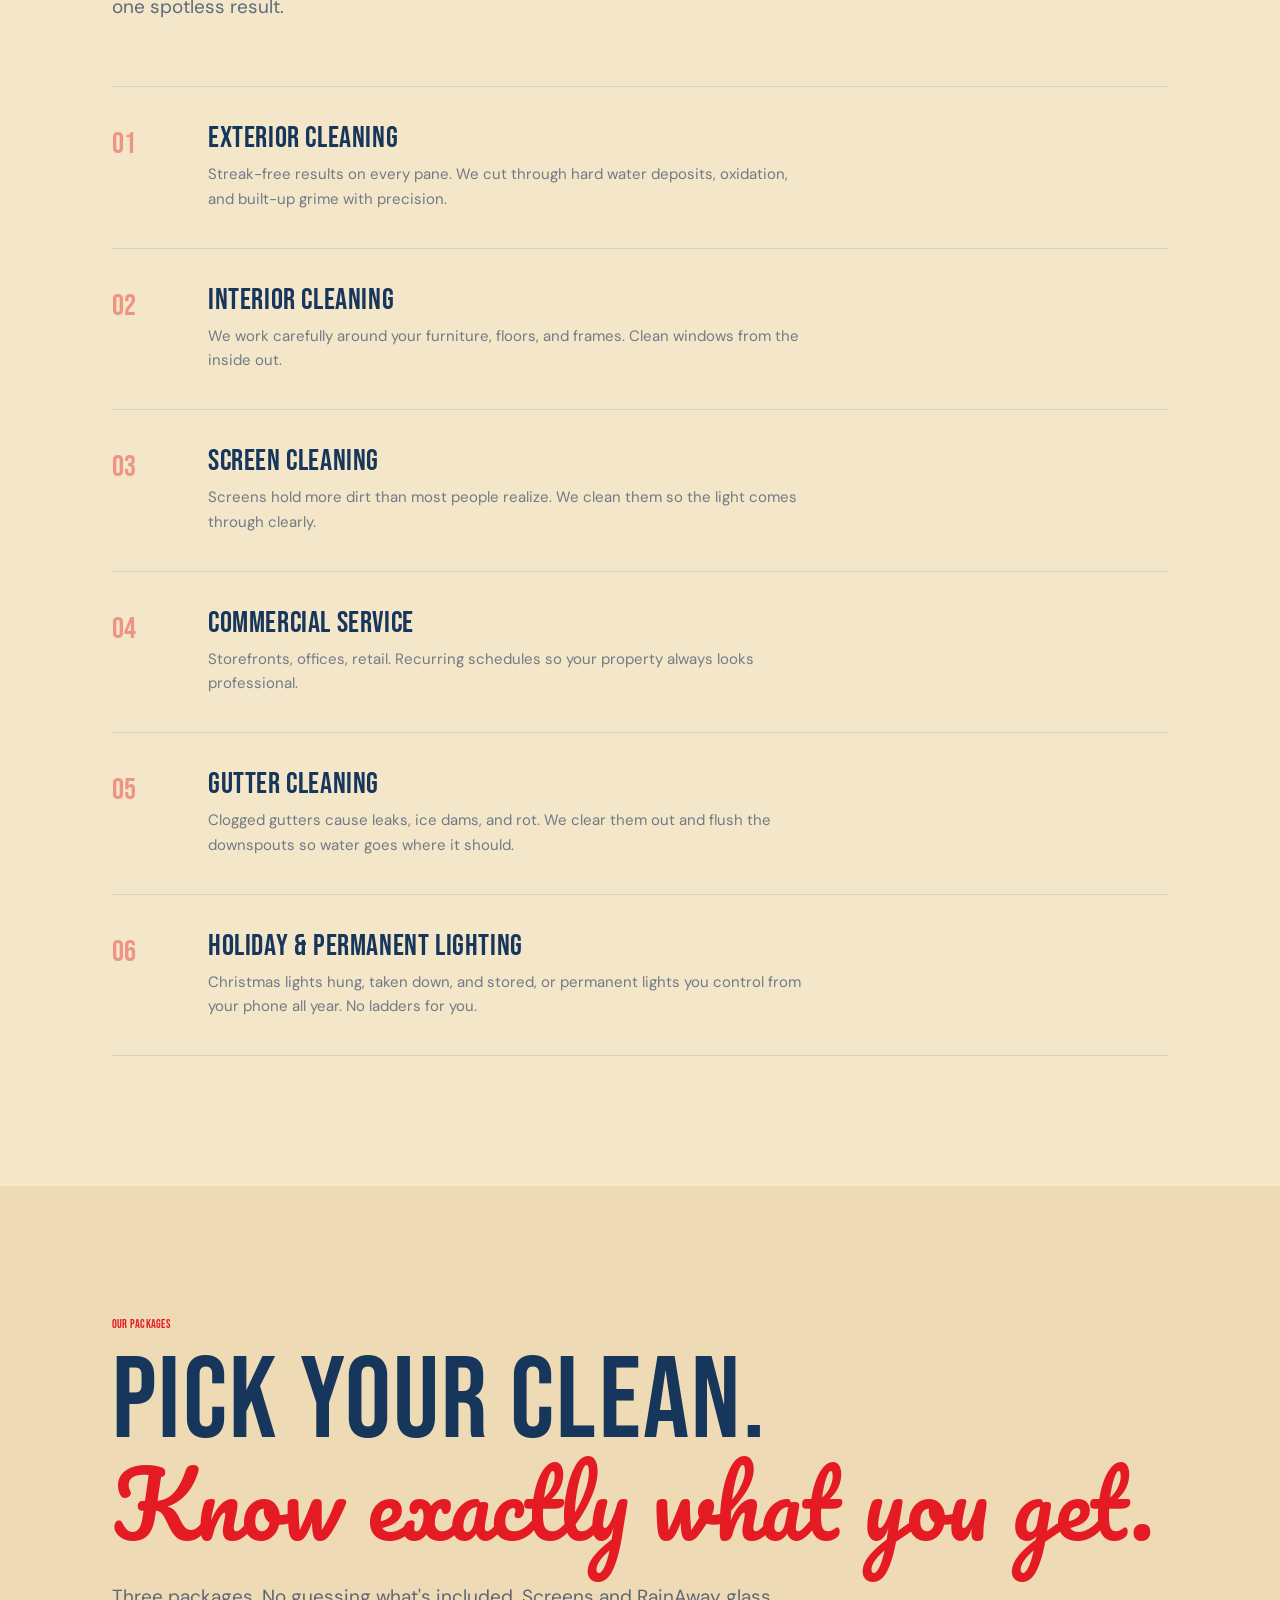
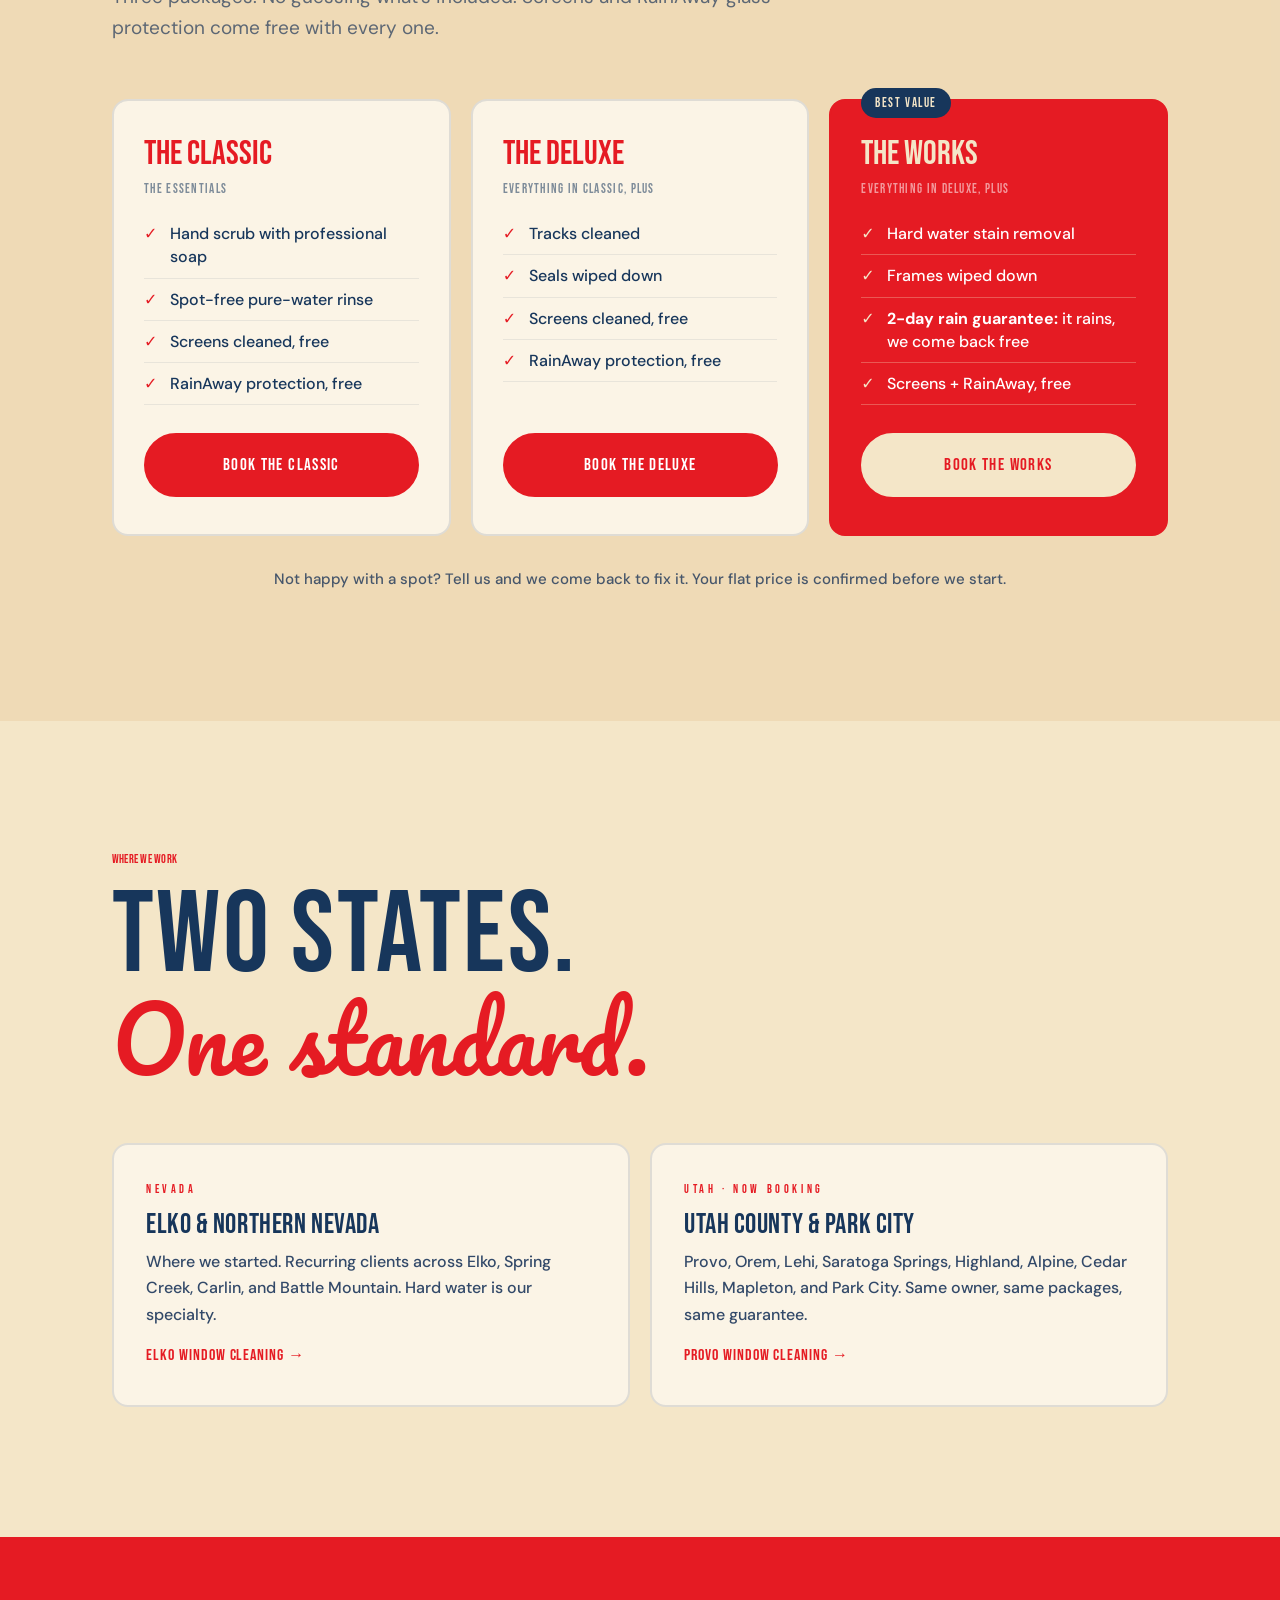
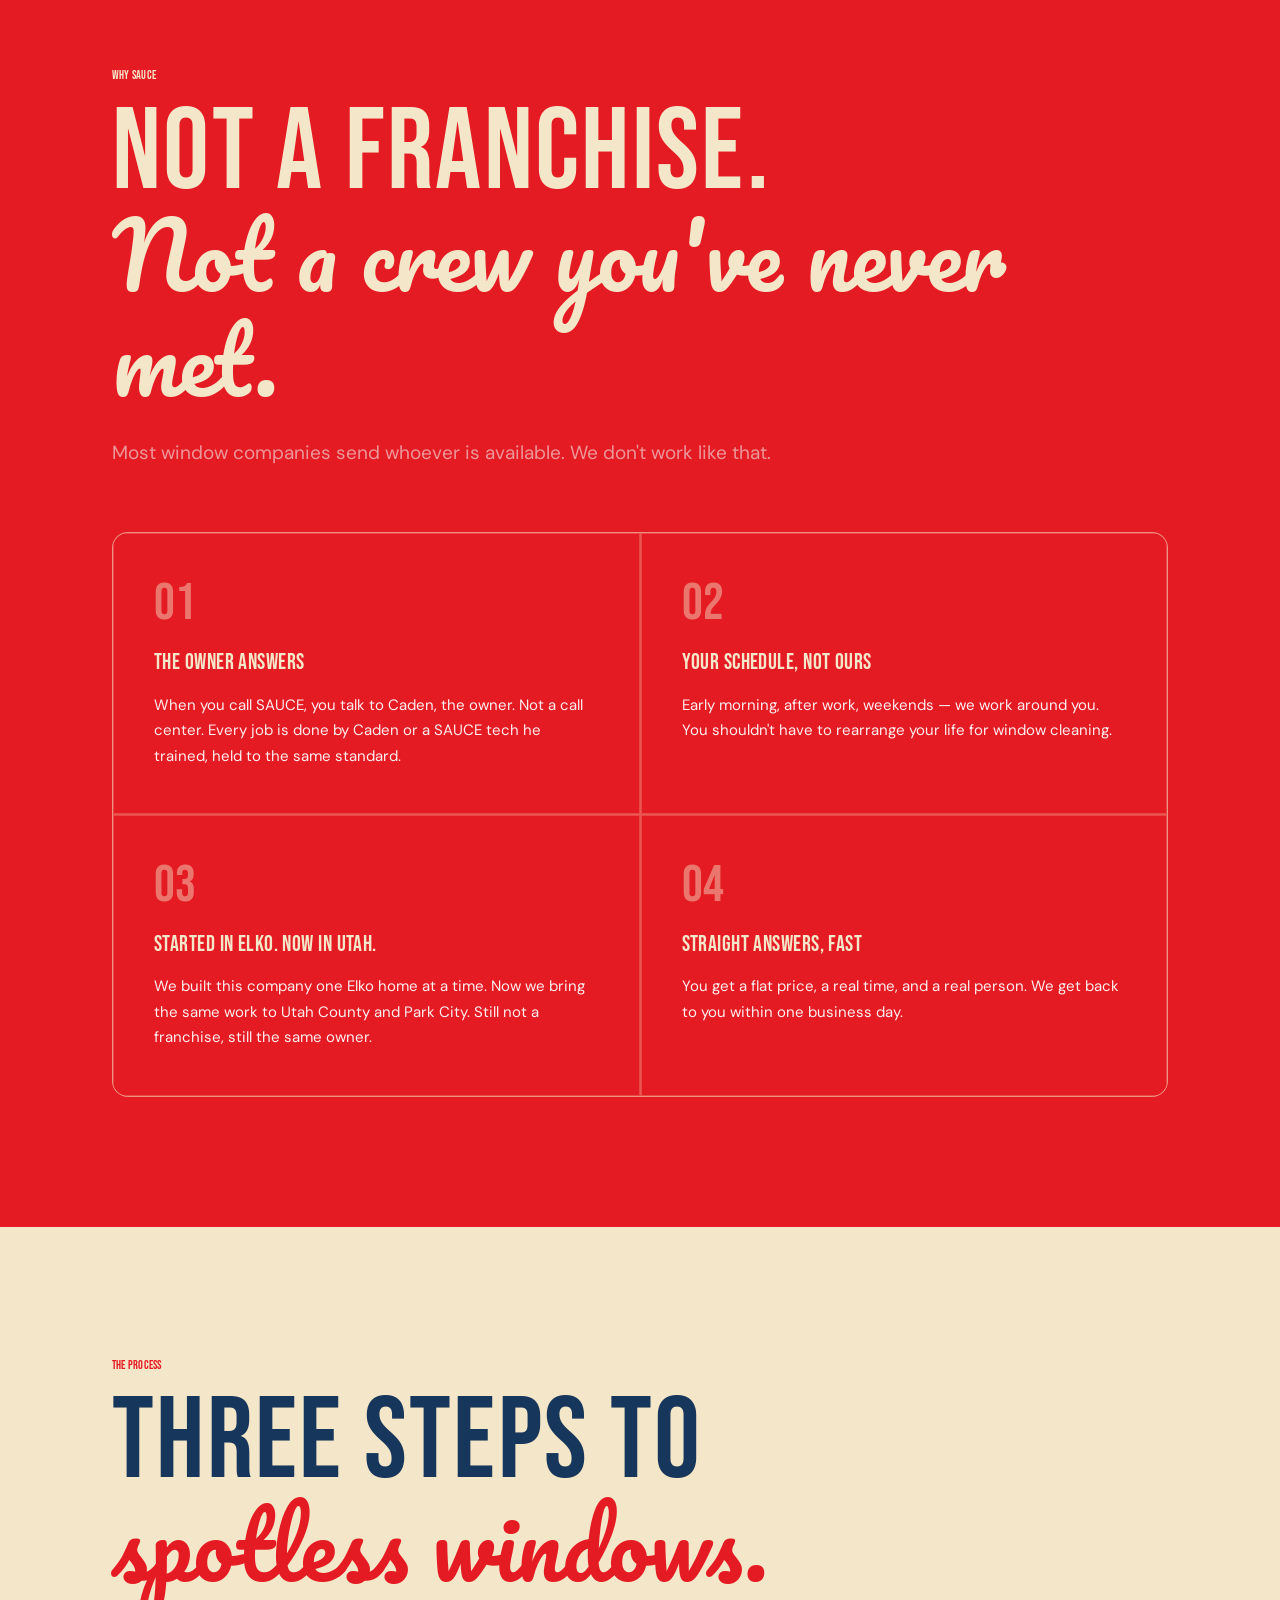
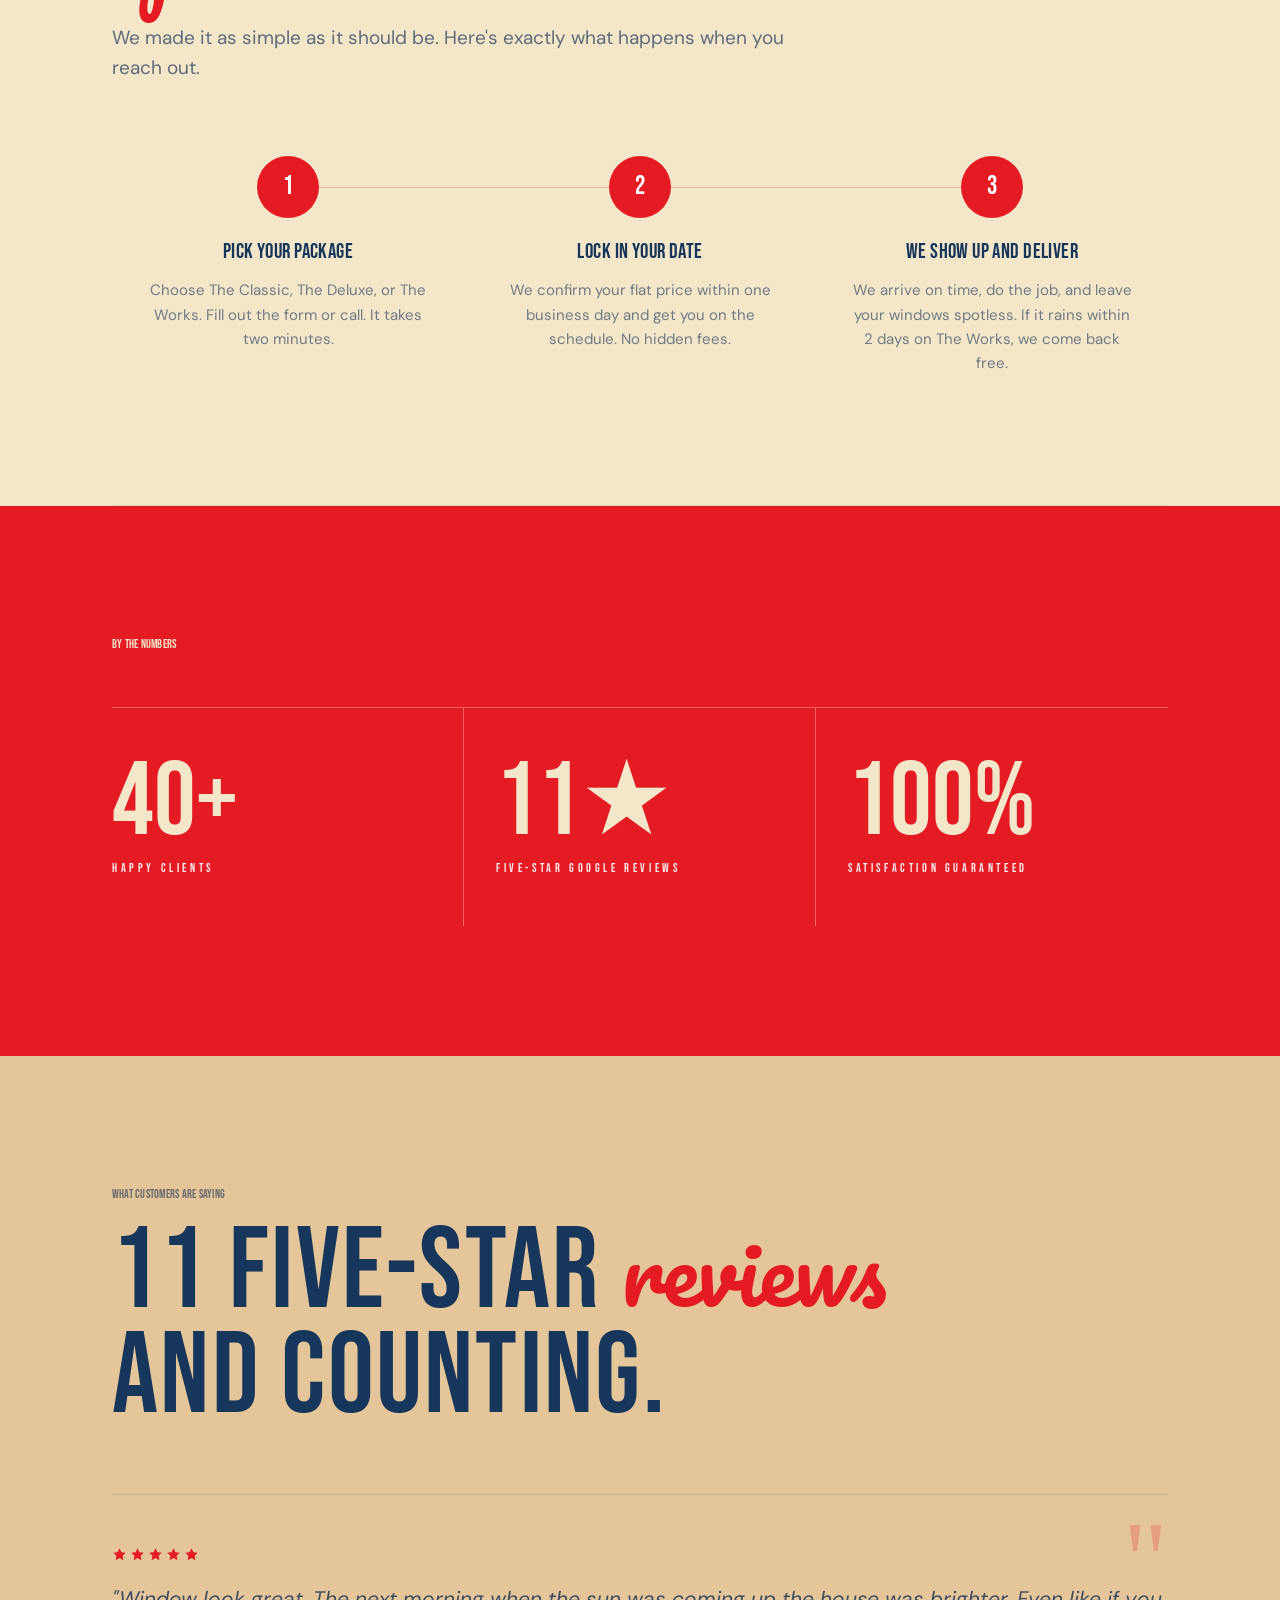
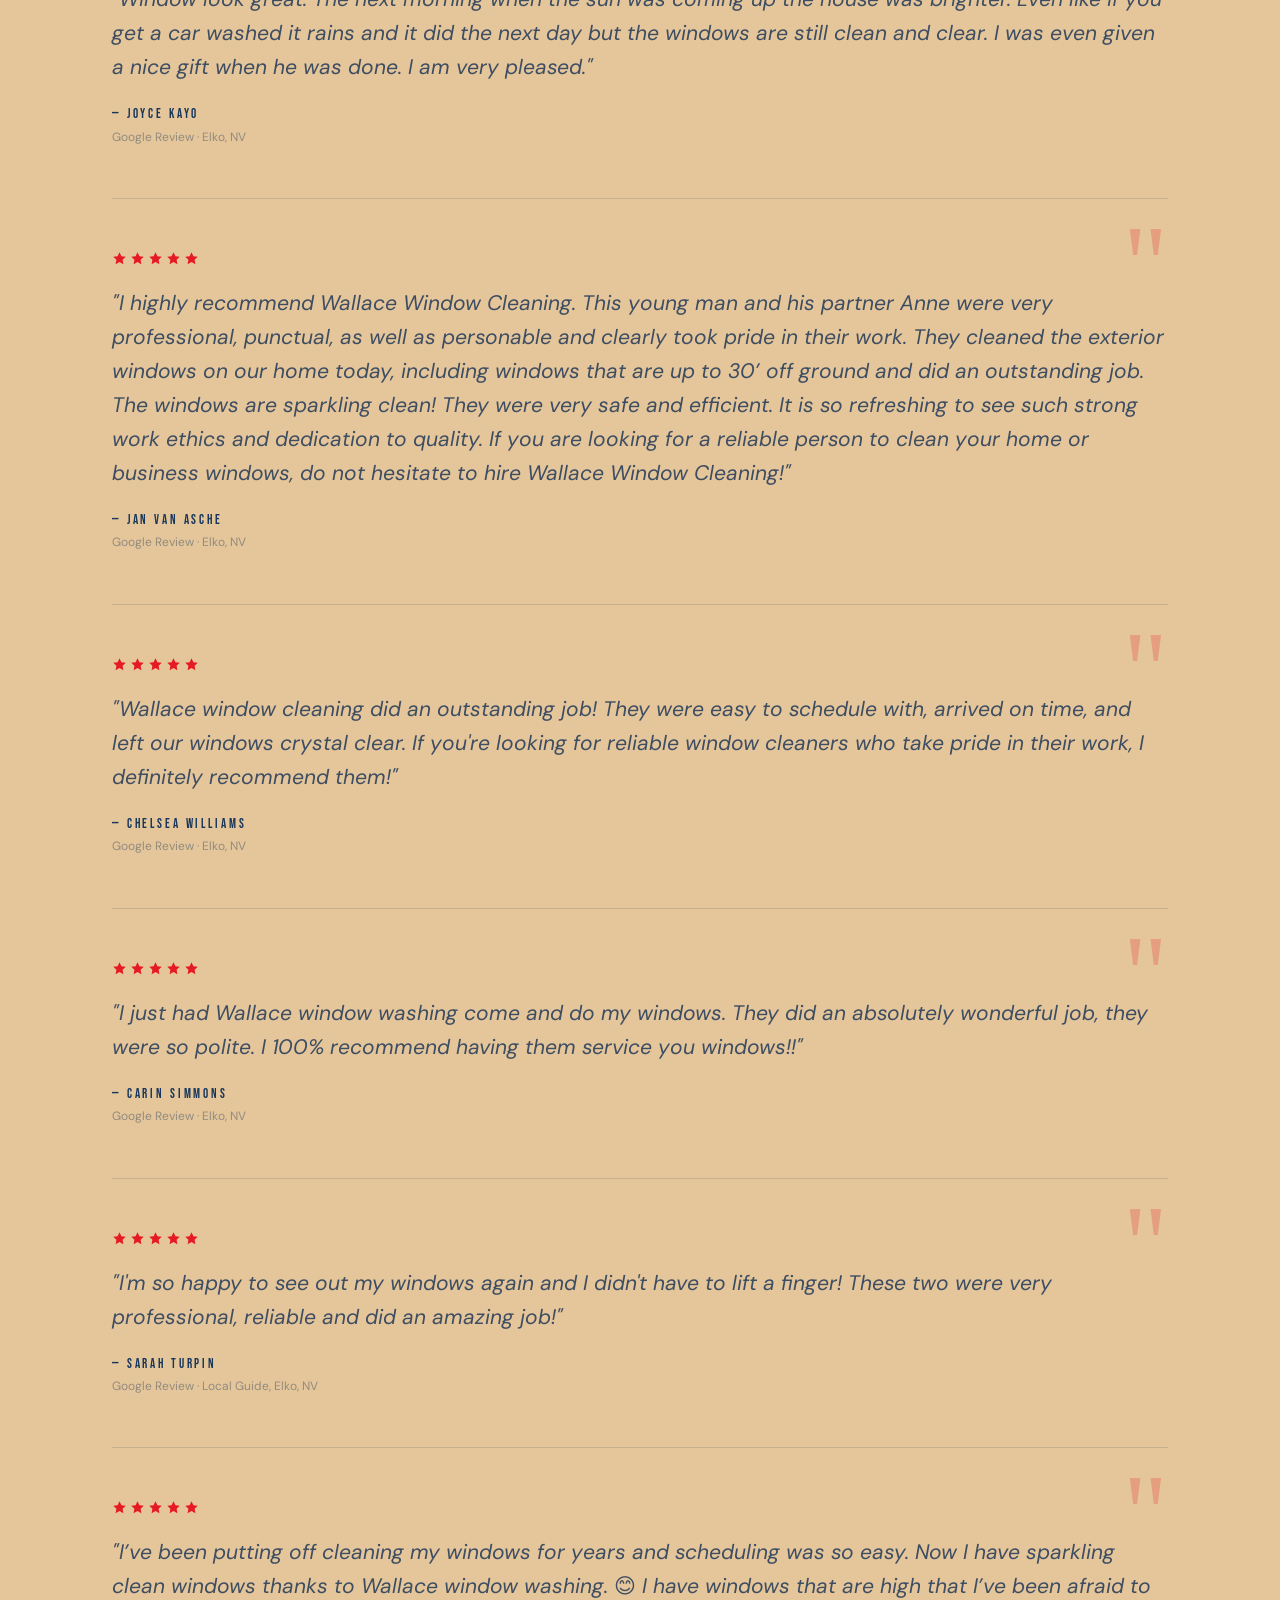
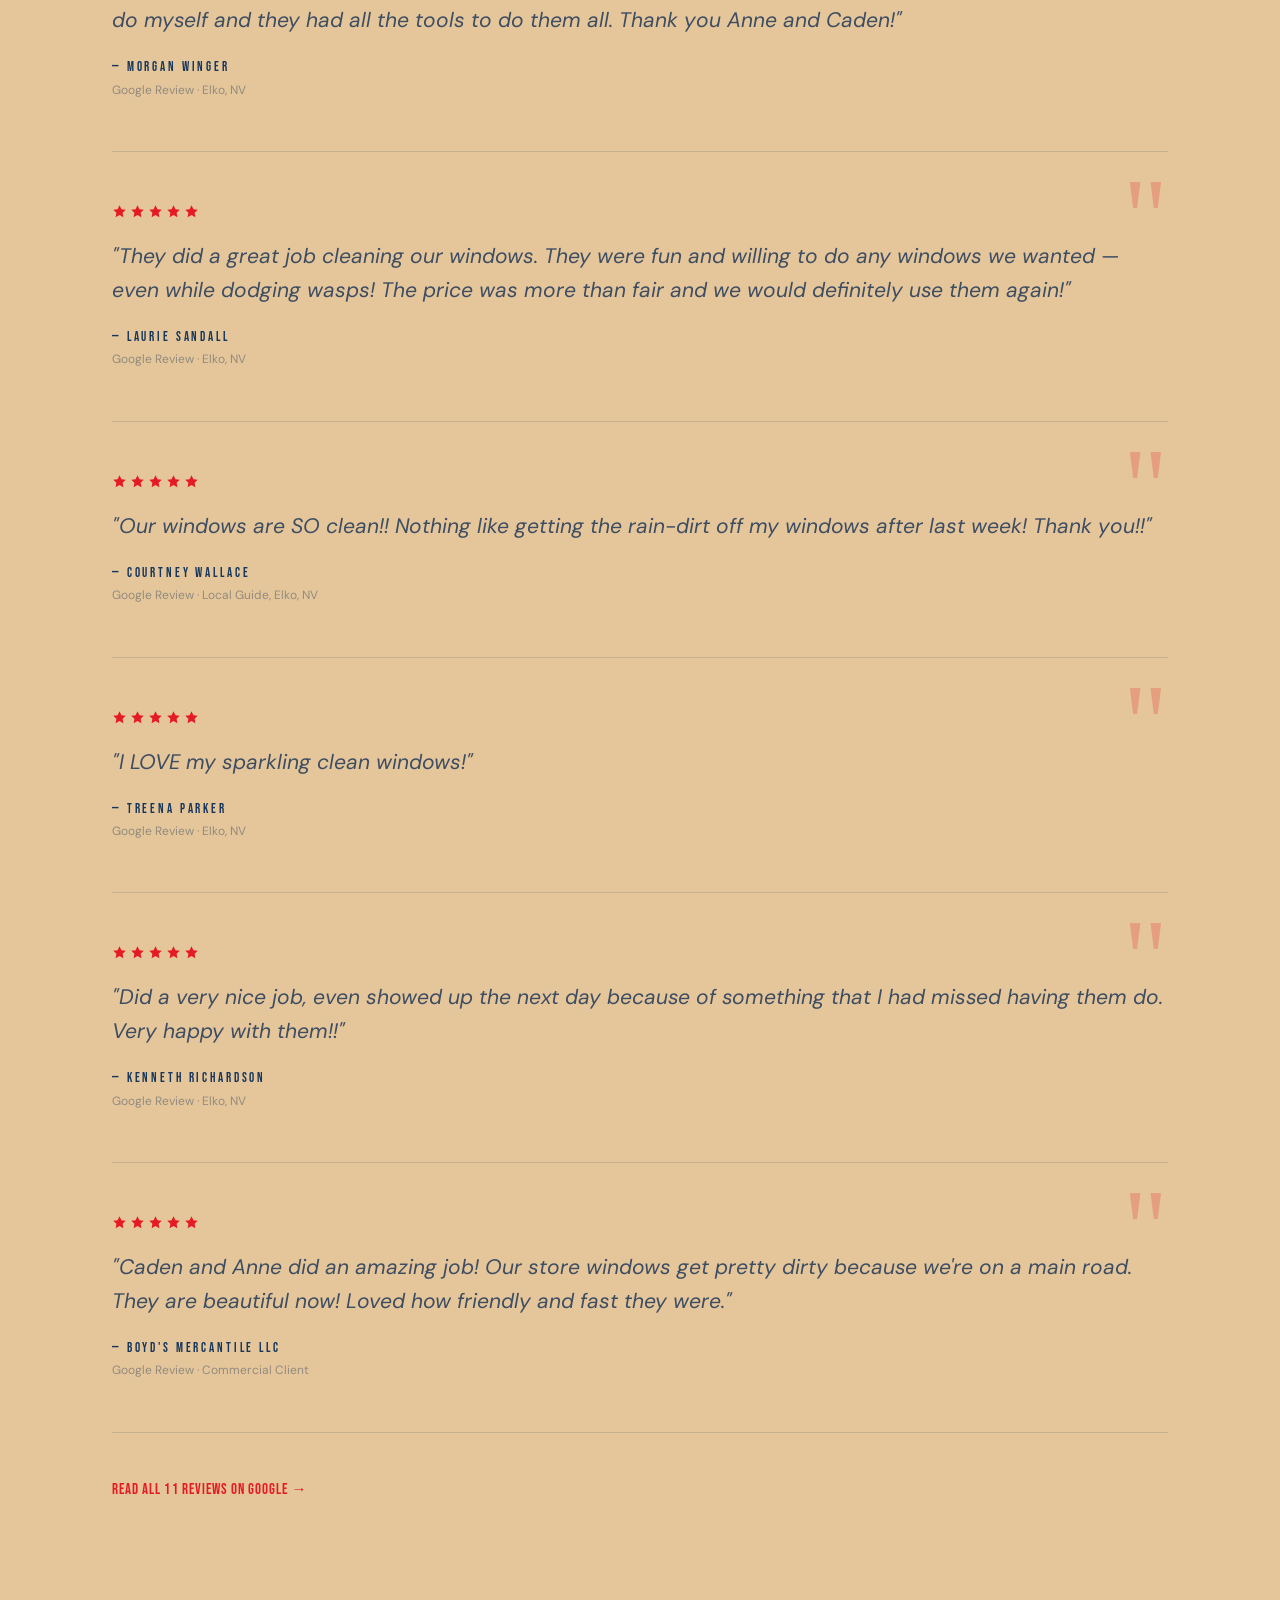
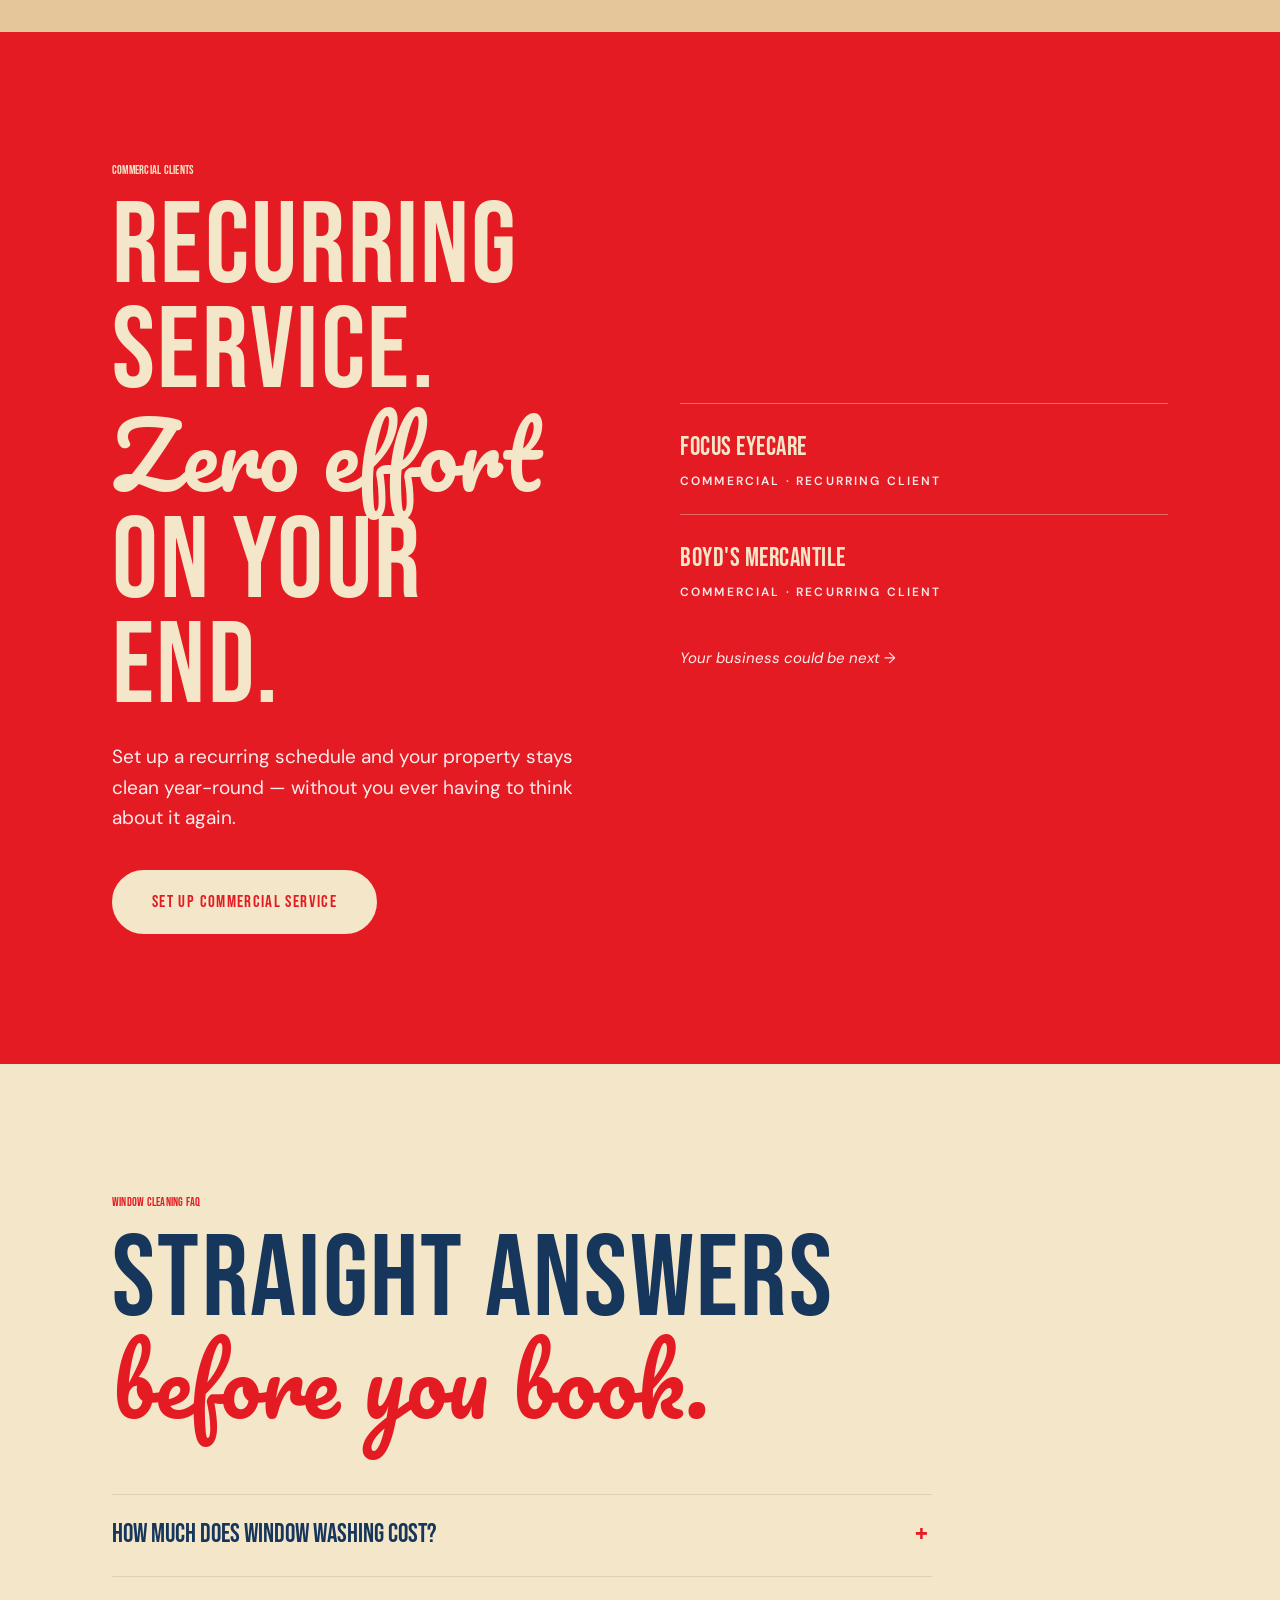
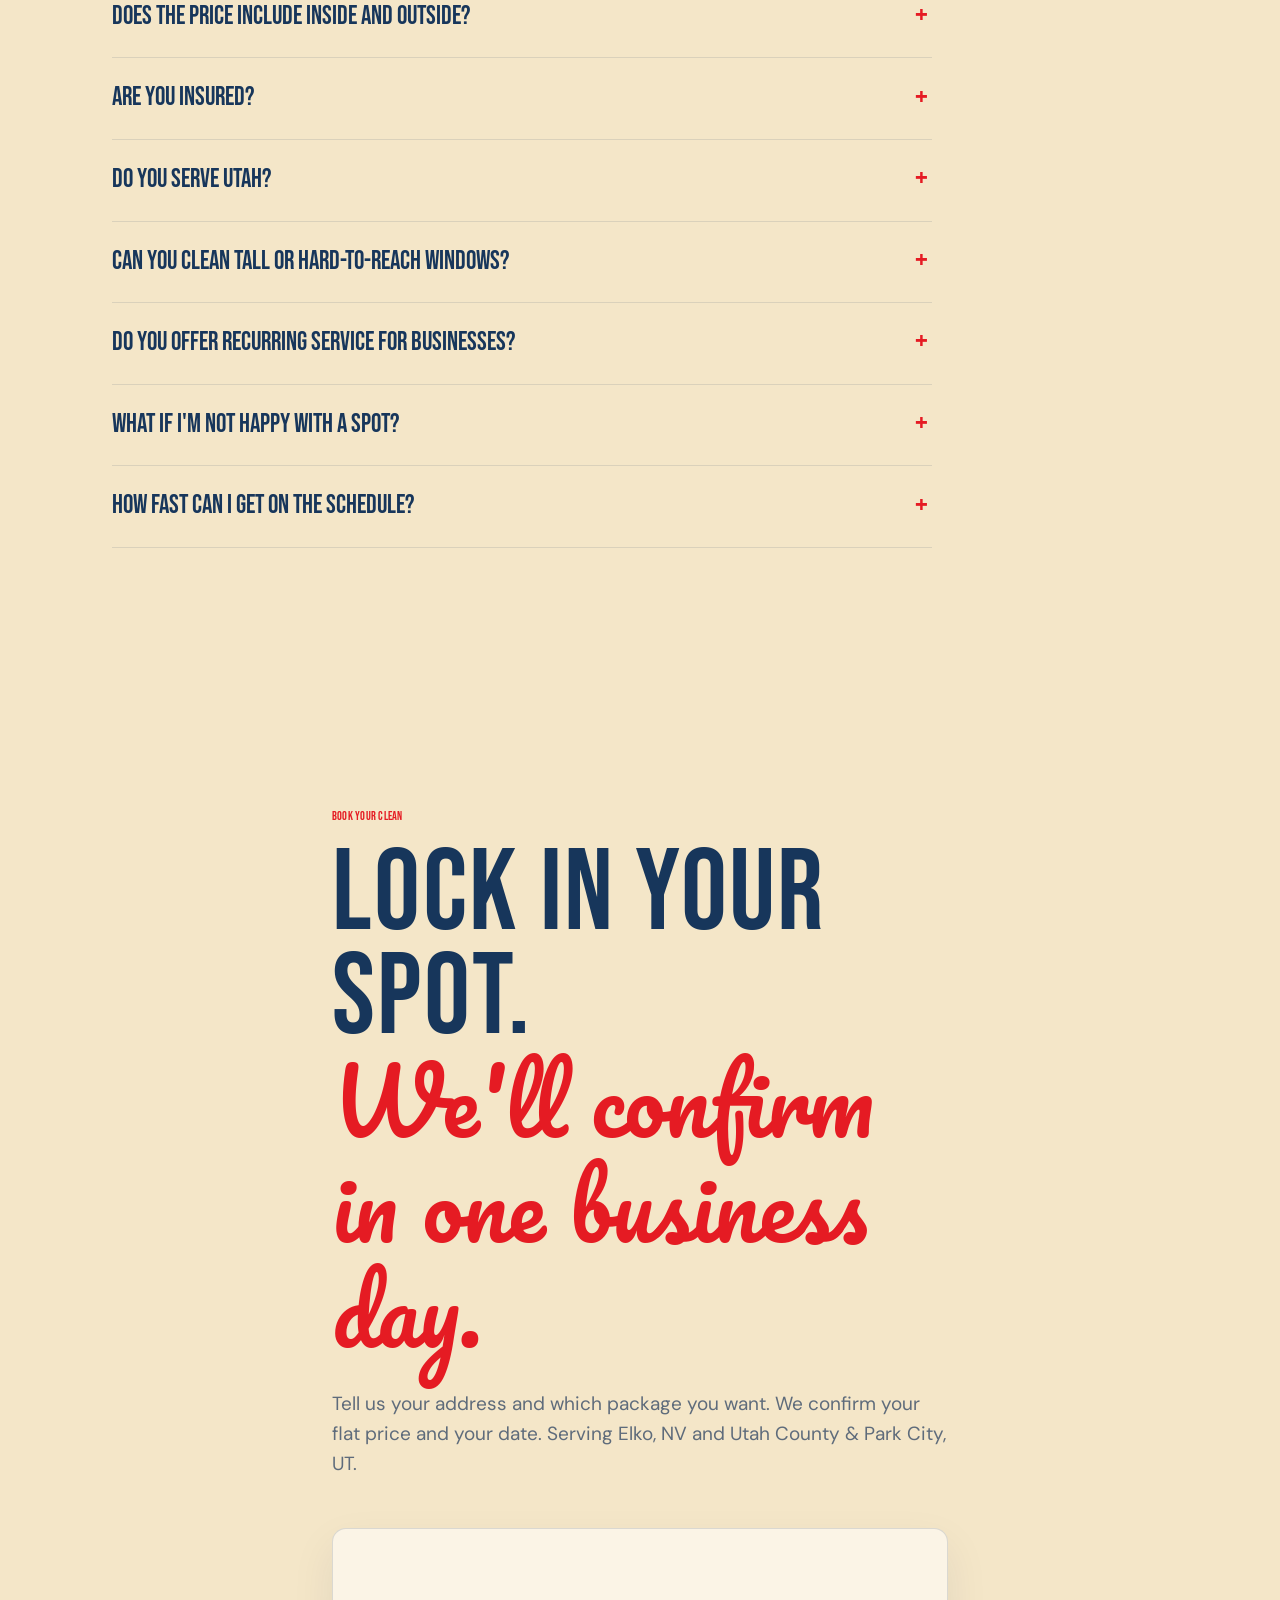
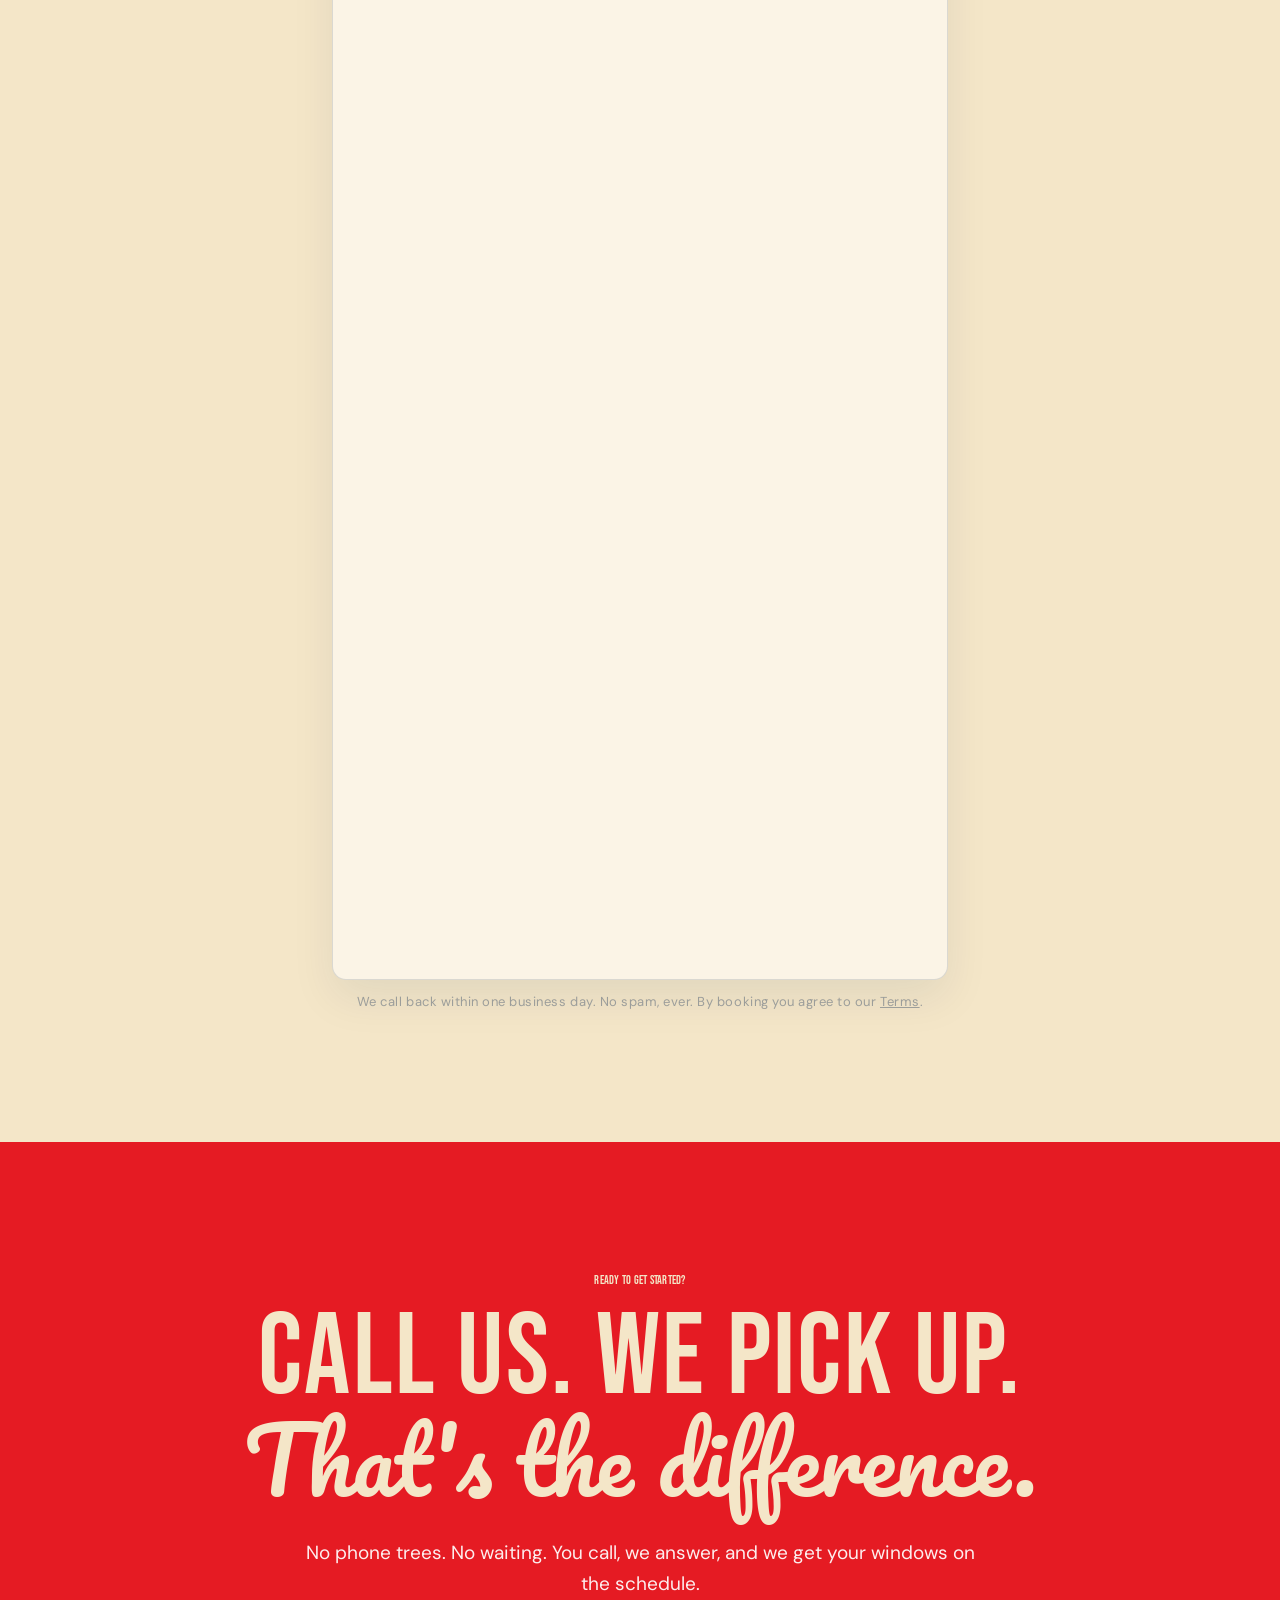
==== commit 47110841: "Rebrand site to SAUCE Window Cleaning: red/ivory skin, new logo, saucewindow.com URLs Co-Authored-By" ====
--- a/index.html
+++ b/index.html
@@ -3,25 +3,25 @@
 <head>
   <meta charset="UTF-8">
   <meta name="viewport" content="width=device-width, initial-scale=1.0">
-  <title>Window Washing in Elko, NV &amp; Utah County, UT | Wallace Window Washing</title>
-  <meta name="description" content="Owner-run window cleaning in Elko, NV and Utah County &amp; Park City, UT. Three clear packages, 2-day rain guarantee, 14 five-star Google reviews. Gutters and holiday lights too.">
-  <link rel="canonical" href="https://wallacewindow.com/">
+  <title>Window Washing in Elko, NV &amp; Utah County, UT | SAUCE Window Cleaning</title>
+  <meta name="description" content="Owner-run window cleaning in Elko, NV and Utah County &amp; Park City, UT. Three clear packages, 2-day rain guarantee, 11 five-star Google reviews. Gutters and holiday lights too.">
+  <link rel="canonical" href="https://saucewindow.com/">
   <meta name="robots" content="index, follow, max-snippet:-1, max-image-preview:large, max-video-preview:-1">
   <meta name="theme-color" content="#2270D4">
   <meta name="geo.region" content="US-NV, US-UT">
   <meta name="geo.placename" content="Elko, NV; Provo, UT">
 
   <meta property="og:type" content="website">
-  <meta property="og:site_name" content="Wallace Window Washing">
+  <meta property="og:site_name" content="SAUCE Window Cleaning">
   <meta property="og:locale" content="en_US">
-  <meta property="og:title" content="Window Washing in Elko, NV &amp; Utah County, UT | Wallace Window Washing">
+  <meta property="og:title" content="Window Washing in Elko, NV &amp; Utah County, UT | SAUCE Window Cleaning">
   <meta property="og:description" content="Owner-run window cleaning in Elko, NV and Utah County, UT. Three clear packages with a 2-day rain guarantee.">
-  <meta property="og:url" content="https://wallacewindow.com/">
-  <meta property="og:image" content="https://wallacewindow.com/assets/hero-poster.jpg">
+  <meta property="og:url" content="https://saucewindow.com/">
+  <meta property="og:image" content="https://saucewindow.com/assets/hero-poster.jpg">
   <meta name="twitter:card" content="summary_large_image">
-  <meta name="twitter:title" content="Window Washing in Elko, NV &amp; Utah County, UT | Wallace Window Washing">
+  <meta name="twitter:title" content="Window Washing in Elko, NV &amp; Utah County, UT | SAUCE Window Cleaning">
   <meta name="twitter:description" content="Owner-run window cleaning in Elko, NV and Utah County, UT. Three clear packages with a 2-day rain guarantee.">
-  <meta name="twitter:image" content="https://wallacewindow.com/assets/hero-poster.jpg">
+  <meta name="twitter:image" content="https://saucewindow.com/assets/hero-poster.jpg">
 
   <script type="application/ld+json">
   {
@@ -29,19 +29,21 @@
     "@graph": [
       {
         "@type": "WebSite",
-        "@id": "https://wallacewindow.com/#website",
-        "url": "https://wallacewindow.com/",
-        "name": "Wallace Window Washing",
-        "publisher": { "@id": "https://wallacewindow.com/#business" }
+        "@id": "https://saucewindow.com/#website",
+        "url": "https://saucewindow.com/",
+        "name": "SAUCE Window Cleaning",
+        "alternateName": "Wallace Window Washing",
+        "publisher": { "@id": "https://saucewindow.com/#business" }
       },
       {
         "@type": ["LocalBusiness", "HomeAndConstructionBusiness"],
-        "@id": "https://wallacewindow.com/#business",
-        "name": "Wallace Window Washing",
+        "@id": "https://saucewindow.com/#business",
+        "name": "SAUCE Window Cleaning",
+        "alternateName": "Wallace Window Washing",
         "description": "Owner-run residential and commercial window cleaning in Elko, Nevada and Utah County and Park City, Utah: exterior, interior, screen cleaning, gutter cleaning, and holiday light installation.",
-                "url": "https://wallacewindow.com/",
+                "url": "https://saucewindow.com/",
         "telephone": "+1-775-460-6004",
-        "image": "https://wallacewindow.com/assets/hero-poster.jpg",
+        "image": "https://saucewindow.com/assets/hero-poster.jpg",
         "address": { "@type": "PostalAddress", "addressLocality": "Elko", "addressRegion": "NV", "addressCountry": "US" },
         "areaServed": [
           { "@type": "City", "name": "Elko", "containedInPlace": { "@type": "State", "name": "Nevada" } },
@@ -71,7 +73,7 @@
         "mainEntity": [
           { "@type": "Question", "name": "How much does window washing cost?", "acceptedAnswer": { "@type": "Answer", "text": "Your price depends on how many windows you have and which package you pick: The Classic, The Deluxe, or The Works. Send your address and we get back to you with a flat price within one business day." } },
           { "@type": "Question", "name": "Does the quote include inside and outside?", "acceptedAnswer": { "@type": "Answer", "text": "Not automatically. Most window cleaning quotes cover the exterior only, with interior cleaning as an add-on. Ask for the scope up front so the price matches what you expect." } },
-          { "@type": "Question", "name": "Are you insured?", "acceptedAnswer": { "@type": "Answer", "text": "Yes. Wallace Window Washing carries general liability insurance and is owner-run." } },
+          { "@type": "Question", "name": "Are you insured?", "acceptedAnswer": { "@type": "Answer", "text": "Yes. SAUCE Window Cleaning carries general liability insurance and is owner-run." } },
           { "@type": "Question", "name": "Do you serve Utah?", "acceptedAnswer": { "@type": "Answer", "text": "Yes. We serve Utah County (Provo, Orem, Lehi, and nearby) and Park City, plus Elko, Spring Creek, Carlin, and Battle Mountain in Nevada." } },
           { "@type": "Question", "name": "Can you clean tall or hard-to-reach windows?", "acceptedAnswer": { "@type": "Answer", "text": "Yes. We have the equipment to clean high windows safely, including windows around 30 feet off the ground." } },
           { "@type": "Question", "name": "Do you offer recurring service for businesses?", "acceptedAnswer": { "@type": "Answer", "text": "Yes. Storefronts, offices, and retail locations can set up a recurring schedule so the glass always looks professional." } },
@@ -84,7 +86,7 @@
 
   <link rel="preconnect" href="https://fonts.googleapis.com">
   <link rel="preconnect" href="https://fonts.gstatic.com" crossorigin>
-  <link href="https://fonts.googleapis.com/css2?family=Barlow:ital,wght@0,400;0,500;0,600;0,700;1,500;1,700&family=Barlow+Condensed:ital,wght@0,600;0,700;0,800;0,900;1,700;1,800;1,900&display=swap" rel="stylesheet">
+  <link href="https://fonts.googleapis.com/css2?family=Bebas+Neue&family=DM+Sans:ital,wght@0,400;0,500;0,700;1,400;1,500&family=Pacifico&display=swap" rel="stylesheet">
   <style>
     :root {
       --blue:  #2270D4;
@@ -95,7 +97,7 @@
     *, *::before, *::after { box-sizing: border-box; margin: 0; padding: 0; }
     html { scroll-behavior: smooth; }
     body {
-      font-family: 'Barlow', system-ui, sans-serif;
+      font-family: 'DM Sans', system-ui, sans-serif;
       color: var(--navy);
       background: var(--white);
       line-height: 1.55;
@@ -130,12 +132,12 @@
     .wrap { max-width: 1120px; margin: 0 auto; padding: 0 32px; }
     section { padding: 130px 0; }
     .eyebrow {
-      font-family: 'Barlow Condensed', sans-serif; font-weight: 700;
+      font-family: 'Bebas Neue', Impact, sans-serif; font-weight: 700;
       font-size: 12px; letter-spacing: .40em; text-transform: uppercase;
       color: var(--blue); margin-bottom: 16px;
     }
     h2 {
-      font-family: 'Barlow Condensed', sans-serif; font-weight: 900;
+      font-family: 'Bebas Neue', Impact, sans-serif; font-weight: 900;
       font-size: clamp(52px, 9vw, 116px); line-height: .91;
       letter-spacing: .005em; text-transform: uppercase; color: var(--navy);
     }
@@ -143,7 +145,7 @@
     .lead { font-size: clamp(16px,1.6vw,19px); color: rgba(14,42,82,.65); max-width: 54ch; margin-top: 22px; line-height: 1.6; }
     .rule { height: 1px; background: var(--navy); opacity: .10; }
     .btn {
-      display: inline-block; font-family: 'Barlow Condensed', sans-serif;
+      display: inline-block; font-family: 'Bebas Neue', Impact, sans-serif;
       font-weight: 800; font-size: 17px; letter-spacing: .08em;
       text-transform: uppercase; text-decoration: none; padding: 17px 38px;
       border-radius: 6px; border: 2px solid transparent;
@@ -172,15 +174,15 @@
     .nav-inner { max-width: 1120px; margin: 0 auto; display: flex; align-items: center; justify-content: space-between; height: 100%; gap: 20px; }
     .nav-logo { display: flex; align-items: center; gap: 11px; text-decoration: none; flex-shrink: 0; }
     .nav-logo svg { width: 40px; height: auto; color: var(--navy); }
-    .nav-wordmark { font-family: 'Barlow Condensed', sans-serif; font-weight: 900; font-size: 17px; letter-spacing: .05em; text-transform: uppercase; color: var(--navy); line-height: 1.1; }
+    .nav-wordmark { font-family: 'Bebas Neue', Impact, sans-serif; font-weight: 900; font-size: 17px; letter-spacing: .05em; text-transform: uppercase; color: var(--navy); line-height: 1.1; }
     .nav-wordmark span { display: block; color: var(--blue); font-size: 9px; letter-spacing: .24em; font-weight: 600; }
     .nav-links { display: flex; align-items: center; gap: 26px; }
-    .nav-link { font-family: 'Barlow Condensed', sans-serif; font-weight: 700; font-size: 14px; letter-spacing: .08em; text-transform: uppercase; color: var(--navy); text-decoration: none; transition: color .18s; }
+    .nav-link { font-family: 'Bebas Neue', Impact, sans-serif; font-weight: 700; font-size: 14px; letter-spacing: .08em; text-transform: uppercase; color: var(--navy); text-decoration: none; transition: color .18s; }
     .nav-link:hover { color: var(--blue); }
-    .nav-phone { font-family: 'Barlow Condensed', sans-serif; font-weight: 700; font-size: 18px; color: var(--navy); text-decoration: none; letter-spacing: .04em; transition: color .18s; }
+    .nav-phone { font-family: 'Bebas Neue', Impact, sans-serif; font-weight: 700; font-size: 18px; color: var(--navy); text-decoration: none; letter-spacing: .04em; transition: color .18s; }
     .nav-phone:hover { color: var(--blue); }
     .nav-cta {
-      font-family: 'Barlow Condensed', sans-serif; font-weight: 800; font-size: 13px;
+      font-family: 'Bebas Neue', Impact, sans-serif; font-weight: 800; font-size: 13px;
       letter-spacing: .10em; text-transform: uppercase; text-decoration: none;
       background: var(--blue); color: var(--white);
       padding: 11px 22px; border-radius: 5px; white-space: nowrap;
@@ -221,16 +223,16 @@
       pointer-events: none; z-index: 0; opacity: .45;
     }
     .hero-inner { max-width: 1120px; margin: 0 auto; width: 100%; position: relative; z-index: 1; }
-    .hero-eyebrow { font-family: 'Barlow Condensed', sans-serif; font-weight: 700; font-size: 12px; letter-spacing: .40em; text-transform: uppercase; color: var(--sand); opacity: .80; margin-bottom: 20px; }
+    .hero-eyebrow { font-family: 'Bebas Neue', Impact, sans-serif; font-weight: 700; font-size: 12px; letter-spacing: .40em; text-transform: uppercase; color: var(--sand); opacity: .80; margin-bottom: 20px; }
     .hero h1 {
-      font-family: 'Barlow Condensed', sans-serif; font-weight: 900; font-style: italic;
+      font-family: 'Bebas Neue', Impact, sans-serif; font-weight: 900; font-style: italic;
       font-size: clamp(64px,12vw,140px); line-height: .89; letter-spacing: .01em;
       text-transform: uppercase; color: var(--white); max-width: 14ch;
     }
     .hero h1 em { color: var(--sand); }
     .hero-sub { font-size: clamp(17px,1.8vw,20px); color: rgba(242,240,237,.65); max-width: 48ch; margin-top: 32px; line-height: 1.6; }
     .hero-actions { display: flex; align-items: center; gap: 14px; flex-wrap: wrap; margin-top: 44px; }
-    .hero-proof { margin-top: 24px; font-family: 'Barlow Condensed', sans-serif; font-weight: 700; font-size: 14px; letter-spacing: .06em; text-transform: uppercase; color: var(--sand); opacity: .72; }
+    .hero-proof { margin-top: 24px; font-family: 'Bebas Neue', Impact, sans-serif; font-weight: 700; font-size: 14px; letter-spacing: .06em; text-transform: uppercase; color: var(--sand); opacity: .72; }
 
     /* ── MARQUEE ── */
     .marquee-bar { background: var(--blue); padding: 17px 0; overflow: hidden; }
@@ -239,7 +241,7 @@
     @keyframes ticker { from { transform: translateX(0); } to { transform: translateX(-50%); } }
     .m-item {
       display: flex; align-items: center; gap: 9px; padding: 0 36px;
-      font-family: 'Barlow Condensed', sans-serif; font-weight: 700; font-size: 13px;
+      font-family: 'Bebas Neue', Impact, sans-serif; font-weight: 700; font-size: 13px;
       letter-spacing: .08em; text-transform: uppercase; color: var(--white); white-space: nowrap; flex-shrink: 0;
     }
     .m-item svg { width: 15px; height: 15px; flex-shrink: 0; }
@@ -254,8 +256,8 @@
     }
     .svc-row:last-child { border-bottom: 1px solid rgba(14,42,82,.11); }
     .svc-row:hover { padding-left: 14px; }
-    .svc-n { font-family: 'Barlow Condensed', sans-serif; font-weight: 900; font-style: italic; font-size: 30px; color: var(--blue); opacity: .40; line-height: 1; padding-top: 6px; }
-    .svc-row h3 { font-family: 'Barlow Condensed', sans-serif; font-weight: 900; font-size: clamp(22px,3vw,30px); text-transform: uppercase; color: var(--navy); line-height: 1; margin-bottom: 9px; }
+    .svc-n { font-family: 'Bebas Neue', Impact, sans-serif; font-weight: 900; font-style: italic; font-size: 30px; color: var(--blue); opacity: .40; line-height: 1; padding-top: 6px; }
+    .svc-row h3 { font-family: 'Bebas Neue', Impact, sans-serif; font-weight: 900; font-size: clamp(22px,3vw,30px); text-transform: uppercase; color: var(--navy); line-height: 1; margin-bottom: 9px; }
     .svc-row:hover h3 { color: var(--blue); }
     .svc-row p { font-size: 15px; color: rgba(14,42,82,.57); line-height: 1.65; max-width: 60ch; }
 
@@ -267,16 +269,16 @@
     .why-section .lead { color: rgba(242,240,237,.58); }
     .why-grid { display: grid; grid-template-columns: repeat(2,1fr); gap: 1px; margin-top: 64px; background: rgba(255,255,255,.06); border: 1px solid rgba(255,255,255,.06); border-radius: 16px; overflow: hidden; }
     .why-item { background: var(--navy); padding: 44px 40px; border: 1px solid rgba(255,255,255,.05); }
-    .why-n { font-family: 'Barlow Condensed', sans-serif; font-weight: 900; font-style: italic; font-size: 52px; color: var(--sand); opacity: .18; line-height: 1; margin-bottom: 16px; }
-    .why-item h3 { font-family: 'Barlow Condensed', sans-serif; font-weight: 900; font-size: 22px; text-transform: uppercase; color: var(--white); margin-bottom: 12px; }
+    .why-n { font-family: 'Bebas Neue', Impact, sans-serif; font-weight: 900; font-style: italic; font-size: 52px; color: var(--sand); opacity: .18; line-height: 1; margin-bottom: 16px; }
+    .why-item h3 { font-family: 'Bebas Neue', Impact, sans-serif; font-weight: 900; font-size: 22px; text-transform: uppercase; color: var(--white); margin-bottom: 12px; }
     .why-item p { font-size: 15px; color: rgba(242,240,237,.52); line-height: 1.7; }
 
     /* ── STEPS ── */
     .steps { display: grid; grid-template-columns: repeat(3,1fr); gap: 0; margin-top: 72px; position: relative; }
     .steps::before { content: ''; position: absolute; top: 31px; left: calc(16.666% + 28px); right: calc(16.666% + 28px); height: 1px; background: var(--blue); opacity: .22; }
     .step { text-align: center; padding: 0 32px; }
-    .step-num { width: 62px; height: 62px; border-radius: 50%; background: var(--blue); color: var(--white); font-family: 'Barlow Condensed', sans-serif; font-weight: 900; font-size: 26px; display: flex; align-items: center; justify-content: center; margin: 0 auto 18px; }
-    .step h3 { font-family: 'Barlow Condensed', sans-serif; font-weight: 900; font-size: 21px; text-transform: uppercase; color: var(--navy); margin-bottom: 10px; }
+    .step-num { width: 62px; height: 62px; border-radius: 50%; background: var(--blue); color: var(--white); font-family: 'Bebas Neue', Impact, sans-serif; font-weight: 900; font-size: 26px; display: flex; align-items: center; justify-content: center; margin: 0 auto 18px; }
+    .step h3 { font-family: 'Bebas Neue', Impact, sans-serif; font-weight: 900; font-size: 21px; text-transform: uppercase; color: var(--navy); margin-bottom: 10px; }
     .step p { font-size: 15px; color: rgba(14,42,82,.57); line-height: 1.62; }
 
     /* ── STATS ── */
@@ -286,9 +288,9 @@
     .stat-item { padding: 48px 32px 48px 0; border-right: 1px solid rgba(255,255,255,.08); }
     .stat-item:last-child { border-right: none; }
     .stat-item:not(:first-child) { padding-left: 32px; }
-    .stat-num { font-family: 'Barlow Condensed', sans-serif; font-weight: 900; font-style: italic; font-size: clamp(64px,9vw,104px); line-height: .9; color: var(--white); }
+    .stat-num { font-family: 'Bebas Neue', Impact, sans-serif; font-weight: 900; font-style: italic; font-size: clamp(64px,9vw,104px); line-height: .9; color: var(--white); }
     .stat-num .accent { color: var(--sand); }
-    .stat-label { font-family: 'Barlow Condensed', sans-serif; font-weight: 700; font-size: 12px; letter-spacing: .30em; text-transform: uppercase; color: rgba(242,240,237,.42); margin-top: 10px; }
+    .stat-label { font-family: 'Bebas Neue', Impact, sans-serif; font-weight: 700; font-size: 12px; letter-spacing: .30em; text-transform: uppercase; color: rgba(242,240,237,.42); margin-top: 10px; }
 
     /* ── TESTIMONIALS EDITORIAL ── */
     .testimonials-section { background: var(--sand); }
@@ -302,10 +304,10 @@
     .q-stars { display: flex; gap: 3px; margin-bottom: 20px; }
     .q-stars svg { width: 15px; height: 15px; fill: #c49840; }
     .q-text { font-size: clamp(17px,2vw,21px); font-style: italic; color: rgba(14,42,82,.78); line-height: 1.62; max-width: 72ch; margin-bottom: 20px; }
-    .q-by { font-family: 'Barlow Condensed', sans-serif; font-weight: 800; font-size: 13px; letter-spacing: .22em; text-transform: uppercase; color: var(--navy); }
+    .q-by { font-family: 'Bebas Neue', Impact, sans-serif; font-weight: 800; font-size: 13px; letter-spacing: .22em; text-transform: uppercase; color: var(--navy); }
     .q-src { font-size: 12px; color: rgba(14,42,82,.38); margin-top: 3px; }
     .reviews-footer { margin-top: 44px; }
-    .reviews-footer a { font-family: 'Barlow Condensed', sans-serif; font-weight: 700; font-size: 15px; letter-spacing: .07em; text-transform: uppercase; color: var(--blue); text-decoration: none; }
+    .reviews-footer a { font-family: 'Bebas Neue', Impact, sans-serif; font-weight: 700; font-size: 15px; letter-spacing: .07em; text-transform: uppercase; color: var(--blue); text-decoration: none; }
     .reviews-footer a:hover { text-decoration: underline; }
 
     /* ── COMMERCIAL ── */
@@ -318,7 +320,7 @@
     .client-stack { display: flex; flex-direction: column; }
     .client-card { padding: 24px 0; border-top: 1px solid rgba(255,255,255,.14); }
     .client-card:last-of-type { border-bottom: 1px solid rgba(255,255,255,.14); }
-    .client-card strong { font-family: 'Barlow Condensed', sans-serif; font-weight: 900; font-size: 26px; text-transform: uppercase; letter-spacing: .02em; color: var(--white); display: block; }
+    .client-card strong { font-family: 'Bebas Neue', Impact, sans-serif; font-weight: 900; font-size: 26px; text-transform: uppercase; letter-spacing: .02em; color: var(--white); display: block; }
     .client-card span { font-size: 12px; font-weight: 600; letter-spacing: .18em; text-transform: uppercase; color: var(--sand); opacity: .68; margin-top: 3px; display: block; }
     .client-next { padding: 22px 0; font-size: 15px; font-style: italic; color: rgba(255,255,255,.36); }
 
@@ -327,8 +329,8 @@
     .form-wrap { max-width: 680px; }
     .form-grid { display: grid; grid-template-columns: 1fr 1fr; gap: 14px; }
     .field { display: flex; flex-direction: column; gap: 7px; }
-    .field label { font-family: 'Barlow Condensed', sans-serif; font-weight: 700; font-size: 11px; letter-spacing: .26em; text-transform: uppercase; color: var(--navy); }
-    .field input, .field textarea { padding: 14px 16px; border: 1.5px solid rgba(14,42,82,.14); border-radius: 8px; font-family: 'Barlow', sans-serif; font-size: 16px; color: var(--navy); background: var(--white); transition: border .18s; }
+    .field label { font-family: 'Bebas Neue', Impact, sans-serif; font-weight: 700; font-size: 11px; letter-spacing: .26em; text-transform: uppercase; color: var(--navy); }
+    .field input, .field textarea { padding: 14px 16px; border: 1.5px solid rgba(14,42,82,.14); border-radius: 8px; font-family: 'DM Sans', sans-serif; font-size: 16px; color: var(--navy); background: var(--white); transition: border .18s; }
     .field input:focus, .field textarea:focus { border-color: var(--blue); }
     .field textarea { resize: vertical; }
     .cb-group { display: flex; flex-wrap: wrap; gap: 10px; }
@@ -350,7 +352,7 @@
     .faq-item:last-child { border-bottom: 1px solid rgba(14,42,82,.11); }
     .faq-item summary {
       list-style: none; cursor: pointer; padding: 26px 48px 26px 0; position: relative;
-      font-family: 'Barlow Condensed', sans-serif; font-weight: 900; font-size: clamp(20px,2.6vw,26px);
+      font-family: 'Bebas Neue', Impact, sans-serif; font-weight: 900; font-size: clamp(20px,2.6vw,26px);
       text-transform: uppercase; line-height: 1.1; color: var(--navy); transition: color .18s;
     }
     .faq-item summary::-webkit-details-marker { display: none; }
@@ -368,10 +370,10 @@
     .cta-section h2 { color: var(--white); }
     .cta-section h2 em { color: var(--sand); }
     .cta-section .lead { color: rgba(242,240,237,.57); margin: 22px auto 0; }
-    .cta-phone { display: block; margin-top: 20px; font-family: 'Barlow Condensed', sans-serif; font-weight: 900; font-size: clamp(36px,5vw,58px); color: var(--sand); text-decoration: none; letter-spacing: .02em; }
+    .cta-phone { display: block; margin-top: 20px; font-family: 'Bebas Neue', Impact, sans-serif; font-weight: 900; font-size: clamp(36px,5vw,58px); color: var(--sand); text-decoration: none; letter-spacing: .02em; }
     .cta-phone:hover { color: var(--white); }
-    .cta-or { font-family: 'Barlow Condensed', sans-serif; font-weight: 700; font-size: 12px; letter-spacing: .3em; text-transform: uppercase; color: rgba(242,240,237,.22); margin: 24px 0; }
-    .cta-sub { display: block; margin-top: 12px; font-size: 12px; color: rgba(242,240,237,.30); letter-spacing: .10em; text-transform: uppercase; font-family: 'Barlow Condensed', sans-serif; font-weight: 600; }
+    .cta-or { font-family: 'Bebas Neue', Impact, sans-serif; font-weight: 700; font-size: 12px; letter-spacing: .3em; text-transform: uppercase; color: rgba(242,240,237,.22); margin: 24px 0; }
+    .cta-sub { display: block; margin-top: 12px; font-size: 12px; color: rgba(242,240,237,.30); letter-spacing: .10em; text-transform: uppercase; font-family: 'Bebas Neue', Impact, sans-serif; font-weight: 600; }
 
     /* ── SOCIAL ── */
     .social-section { background: var(--sand); padding: 72px 32px; text-align: center; }
@@ -380,7 +382,7 @@
     .social-section p { font-size: 17px; color: rgba(14,42,82,.68); max-width: 46ch; margin: 0 auto; line-height: 1.6; }
     .social-btn {
       display: inline-flex; align-items: center; gap: 12px; margin-top: 30px;
-      font-family: 'Barlow Condensed', sans-serif; font-weight: 800; font-size: 22px; letter-spacing: .05em;
+      font-family: 'Bebas Neue', Impact, sans-serif; font-weight: 800; font-size: 22px; letter-spacing: .05em;
       text-decoration: none; color: var(--white); background: var(--navy);
       padding: 16px 34px; border-radius: 6px; border: 2px solid var(--navy);
       transition: background .18s, color .18s, border-color .18s;
@@ -394,9 +396,9 @@
     .footer-inner { max-width: 1120px; margin: 0 auto; padding: 0 32px; display: flex; align-items: center; justify-content: space-between; flex-wrap: wrap; gap: 24px; }
     .footer-brand { display: flex; align-items: center; gap: 11px; }
     .footer-brand svg { width: 38px; height: auto; color: var(--sand); opacity: .44; }
-    .footer-brand-name { font-family: 'Barlow Condensed', sans-serif; font-weight: 800; font-size: 14px; text-transform: uppercase; color: rgba(242,240,237,.38); letter-spacing: .05em; }
+    .footer-brand-name { font-family: 'Bebas Neue', Impact, sans-serif; font-weight: 800; font-size: 14px; text-transform: uppercase; color: rgba(242,240,237,.38); letter-spacing: .05em; }
     .footer-links { display: flex; gap: 28px; flex-wrap: wrap; }
-    .footer-links a { font-family: 'Barlow Condensed', sans-serif; font-weight: 600; font-size: 11px; letter-spacing: .24em; text-transform: uppercase; color: rgba(242,240,237,.28); text-decoration: none; transition: color .18s; }
+    .footer-links a { font-family: 'Bebas Neue', Impact, sans-serif; font-weight: 600; font-size: 11px; letter-spacing: .24em; text-transform: uppercase; color: rgba(242,240,237,.28); text-decoration: none; transition: color .18s; }
     .footer-links a:hover { color: rgba(242,240,237,.70); }
     .footer-copy { font-size: 12px; color: rgba(242,240,237,.20); letter-spacing: .04em; }
 
@@ -428,18 +430,18 @@
     }
   
     /* Holiday bar */
-    .holiday-bar { display:block; background: var(--sand); color: var(--navy); text-align:center; padding: 14px 24px; font-family:'Barlow', sans-serif; font-size:15px; text-decoration:none; }
-    .holiday-bar strong { font-family:'Barlow Condensed', sans-serif; font-weight:900; text-transform:uppercase; letter-spacing:.04em; font-size:17px; margin-right:6px; }
+    .holiday-bar { display:block; background: var(--sand); color: var(--navy); text-align:center; padding: 14px 24px; font-family:'DM Sans', sans-serif; font-size:15px; text-decoration:none; }
+    .holiday-bar strong { font-family:'Bebas Neue', Impact, sans-serif; font-weight:900; text-transform:uppercase; letter-spacing:.04em; font-size:17px; margin-right:6px; }
     .holiday-bar:hover { background:#e4c18e; }
     /* Pricing tiers */
     .pricing-section { background: rgba(34,112,212,.06); }
     .tier-grid { display:grid; grid-template-columns: repeat(3,1fr); gap: 20px; margin-top: 56px; align-items: stretch; }
     .tier { position:relative; background: var(--white); border: 1px solid rgba(14,42,82,.12); border-radius: 16px; padding: 36px 30px; display:flex; flex-direction:column; }
     .tier-best { background: var(--navy); border-color: var(--navy); transform: translateY(-8px); }
-    .tier-flag { position:absolute; top:-13px; left:30px; background: var(--sand); color: var(--navy); font-family:'Barlow Condensed', sans-serif; font-weight:900; font-size:13px; letter-spacing:.12em; text-transform:uppercase; padding: 5px 14px; border-radius: 999px; }
-    .tier-name { font-family:'Barlow Condensed', sans-serif; font-weight:900; font-style:italic; font-size: 34px; text-transform:uppercase; color: var(--blue); line-height:1; }
+    .tier-flag { position:absolute; top:-13px; left:30px; background: var(--sand); color: var(--navy); font-family:'Bebas Neue', Impact, sans-serif; font-weight:900; font-size:13px; letter-spacing:.12em; text-transform:uppercase; padding: 5px 14px; border-radius: 999px; }
+    .tier-name { font-family:'Bebas Neue', Impact, sans-serif; font-weight:900; font-style:italic; font-size: 34px; text-transform:uppercase; color: var(--blue); line-height:1; }
     .tier-best .tier-name { color: var(--sand); }
-    .tier-price { font-family:'Barlow Condensed', sans-serif; font-weight:900; font-size: 40px; color: var(--navy); margin: 8px 0 14px; }
+    .tier-price { font-family:'Bebas Neue', Impact, sans-serif; font-weight:900; font-size: 40px; color: var(--navy); margin: 8px 0 14px; }
     .tier-price span { display:block; font-size: 13px; font-weight:700; letter-spacing:.1em; text-transform:uppercase; opacity:.55; }
     .tier-best .tier-price { color: var(--white); }
     .tier ul { list-style:none; padding:0; margin: 0 0 28px; flex:1; }
@@ -452,12 +454,76 @@
     /* Service areas */
     .area-grid { display:grid; grid-template-columns: repeat(2,1fr); gap: 20px; margin-top: 48px; }
     .area { border: 1px solid rgba(14,42,82,.12); border-radius: 16px; padding: 36px 32px; }
-    .area-state { font-family:'Barlow Condensed', sans-serif; font-weight:700; font-size:12px; letter-spacing:.3em; text-transform:uppercase; color: var(--blue); margin-bottom: 10px; }
-    .area h3 { font-family:'Barlow Condensed', sans-serif; font-weight:900; font-size: 28px; text-transform:uppercase; color: var(--navy); margin-bottom: 10px; line-height:1.05; }
+    .area-state { font-family:'Bebas Neue', Impact, sans-serif; font-weight:700; font-size:12px; letter-spacing:.3em; text-transform:uppercase; color: var(--blue); margin-bottom: 10px; }
+    .area h3 { font-family:'Bebas Neue', Impact, sans-serif; font-weight:900; font-size: 28px; text-transform:uppercase; color: var(--navy); margin-bottom: 10px; line-height:1.05; }
     .area p { font-size: 16px; font-weight: 500; color: rgba(14,42,82,.85); line-height: 1.65; }
-    .area-link { display:inline-block; margin-top:16px; font-family:'Barlow Condensed', sans-serif; font-weight:800; font-size:16px; letter-spacing:.06em; text-transform:uppercase; color: var(--blue); text-decoration:none; }
+    .area-link { display:inline-block; margin-top:16px; font-family:'Bebas Neue', Impact, sans-serif; font-weight:800; font-size:16px; letter-spacing:.06em; text-transform:uppercase; color: var(--blue); text-decoration:none; }
     .area-link:hover { text-decoration: underline; }
     @media (max-width: 860px) { .tier-grid, .area-grid { grid-template-columns: 1fr; } .tier-best { transform:none; } }
+
+/* ── SAUCE SKIN (Nov 2026) ── red + ivory, Bebas Neue / DM Sans / Pacifico, flat, no grain ── */
+:root { --blue:#E51B23; --sand:#F4E6C8; --navy:#17365B; --white:#F4E6C8; --red:#E51B23; --ivory:#F4E6C8; --vsand:#E5C69A; --paper:#FBF4E6; }
+html { font-synthesis: none; }
+body { background: var(--ivory); }
+h1, h2, h3, .eyebrow { letter-spacing: .02em; }
+h2 em, .hero h1 em { font-family: 'Pacifico', cursive; text-transform: none; font-style: normal; letter-spacing: 0; font-size: .78em; }
+#cur.big { background: rgba(229,27,35,.28); }
+.hero::before { display: none; }
+.hero-scrim { background: linear-gradient(180deg, rgba(23,54,91,.30) 0%, rgba(23,54,91,.52) 55%, rgba(23,54,91,.70) 100%); }
+.hero-sub { color: rgba(255,255,255,.92); }
+.hero-proof { color: var(--ivory); opacity: .95; }
+.btn { border-radius: 999px; }
+.btn-blue, .nav-cta { color: #fff; }
+.btn-blue:hover, .nav-cta:hover { background: #c8141b; border-color: #c8141b; color: #fff; }
+.btn-sand { background: var(--ivory); color: var(--red); border-color: var(--ivory); }
+.btn-sand:hover { background: var(--vsand); border-color: var(--vsand); }
+.btn-ghost { color: var(--ivory); border-color: rgba(244,230,200,.7); }
+.btn-ghost:hover { background: rgba(244,230,200,.14); }
+.nav-cta { border-radius: 999px; }
+nav:not(.footer-links) { background: var(--ivory); border-bottom: 2px solid var(--red); }
+nav.scrolled { background: rgba(244,230,200,.95); }
+.nav-logo img { height: 46px; width: auto; display: block; }
+nav.scrolled .nav-logo img { height: 38px; }
+.marquee-bar { position: relative; }
+.m-item { color: #fff; }
+.m-dot { background: var(--ivory); opacity: .8; }
+.checker { height: 14px; background: repeating-linear-gradient(90deg, var(--vsand) 0 14px, var(--ivory) 14px 28px); }
+.why-section, .stats-section, .cta-section { background: var(--red); }
+.why-item { background: var(--red); border-color: rgba(244,230,200,.22); }
+.why-grid { background: rgba(244,230,200,.3); border-color: rgba(244,230,200,.4); }
+.why-n { color: var(--ivory); opacity: .45; }
+.why-item h3 { color: var(--ivory); }
+.why-item p, .stat-label, .cta-section .lead, .commercial-section .lead, .client-next { color: rgba(255,255,255,.92); }
+.why-section .eyebrow, .stats-section .eyebrow, .cta-section .eyebrow, .commercial-section .eyebrow { color: var(--ivory); opacity: 1; }
+.stats-grid, .stat-item { border-color: rgba(244,230,200,.35) !important; }
+.client-card { border-color: rgba(244,230,200,.4) !important; }
+.client-card span { color: #fff; opacity: .9; }
+.cta-phone { color: var(--ivory); }
+.cta-phone:hover { color: #fff; }
+.cta-or, .cta-sub { color: rgba(255,255,255,.85); }
+.step-num { color: #fff; }
+.testimonials-section, .social-section { background: var(--vsand); }
+.q-mark { opacity: .22; }
+.q-stars svg { fill: var(--red); }
+.pricing-section { background: rgba(229,198,154,.38); }
+.tier { background: var(--paper); border: 2px solid rgba(23,54,91,.12); }
+.tier-best { background: var(--red); border-color: var(--red); }
+.tier-best .tier-name { color: var(--ivory); }
+.tier-best .tier-price, .tier-best li { color: #fff; }
+.tier-best li { border-color: rgba(244,230,200,.3); }
+.tier-best li::before { color: var(--ivory); }
+.tier-flag { background: var(--navy); color: var(--ivory); }
+.tier-name { font-style: normal; }
+.area { background: var(--paper); border: 2px solid rgba(23,54,91,.12); }
+.field input, .field textarea, .gform-wrap { background: var(--paper); }
+.holiday-bar { background: var(--red); color: #fff; }
+.holiday-bar:hover { background: #c8141b; }
+.social-btn { border-radius: 999px; }
+footer { background: var(--navy); }
+.footer-brand img { height: 40px; width: auto; display: block; }
+.footer-brand-name, .footer-links a, .footer-copy { color: rgba(244,230,200,.82); }
+.footer-links a:hover { color: #fff; }
+.hero h1, .stat-num, .svc-n, .why-n, .tier-name { font-style: normal; }
 </style>
 </head>
 <body>
@@ -474,9 +540,8 @@
 <!-- NAV -->
 <nav id="nav" aria-label="Site navigation">
   <div class="nav-inner">
-    <a href="#" class="nav-logo" aria-label="Wallace Window Washing">
-      <svg viewBox="0 0 1000 606.2" aria-hidden="true"><use href="#wmark"/></svg>
-      <div class="nav-wordmark">Wallace<span>Window Washing</span></div>
+    <a href="#" class="nav-logo" aria-label="SAUCE Window Cleaning">
+      <img src="/assets/sauce-logo-red.png" alt="SAUCE Window Cleaning" width="113" height="46">
     </a>
     <div class="nav-links">
       <a href="#pricing" class="nav-link">Packages</a>
@@ -506,14 +571,15 @@
       <a href="#pricing" class="btn btn-sand" style="font-size:18px;padding:20px 48px">See Packages &amp; Book</a>
       <a href="tel:+17754606004" class="btn btn-ghost">Call: (775) 460-6004</a>
     </div>
-    <p class="hero-proof reveal" style="transition-delay:.48s">★★★★★ &nbsp; 14 Five-Star Reviews on Google &nbsp;·&nbsp; 40+ Clients Served</p>
-  </div>
-</section>
-
+    <p class="hero-proof reveal" style="transition-delay:.48s">★★★★★ &nbsp; 11 Five-Star Reviews on Google &nbsp;·&nbsp; 40+ Clients Served</p>
+  </div>
+</section>
+
+<div class="checker" aria-hidden="true"></div>
 <!-- MARQUEE -->
 <div class="marquee-bar" aria-label="Trust indicators">
   <div class="marquee-track" aria-hidden="true">
-    <div class="m-item"><svg viewBox="0 0 24 24" fill="currentColor"><path d="M12 2l3.09 6.26L22 9.27l-5 4.87 1.18 6.88L12 17.77l-6.18 3.25L7 14.14 2 9.27l6.91-1.01L12 2z"/></svg>14 Five-Star Google Reviews</div>
+    <div class="m-item"><svg viewBox="0 0 24 24" fill="currentColor"><path d="M12 2l3.09 6.26L22 9.27l-5 4.87 1.18 6.88L12 17.77l-6.18 3.25L7 14.14 2 9.27l6.91-1.01L12 2z"/></svg>11 Five-Star Google Reviews</div>
     <div class="m-dot"></div>
     <div class="m-item"><svg viewBox="0 0 24 24" fill="none" stroke="currentColor" stroke-width="2.2" stroke-linecap="round" stroke-linejoin="round"><path d="M20 21v-2a4 4 0 0 0-4-4H8a4 4 0 0 0-4 4v2"/><circle cx="12" cy="7" r="4"/></svg>40+ Happy Clients</div>
     <div class="m-dot"></div>
@@ -526,7 +592,7 @@
     <div class="m-item"><svg viewBox="0 0 24 24" fill="none" stroke="currentColor" stroke-width="2.2" stroke-linecap="round" stroke-linejoin="round"><rect x="2" y="7" width="20" height="14" rx="2" ry="2"/><path d="M16 21V5a2 2 0 0 0-2-2h-4a2 2 0 0 0-2 2v16"/></svg>Owner-Operated</div>
     <div class="m-dot"></div>
     <!-- duplicate for seamless loop -->
-    <div class="m-item"><svg viewBox="0 0 24 24" fill="currentColor"><path d="M12 2l3.09 6.26L22 9.27l-5 4.87 1.18 6.88L12 17.77l-6.18 3.25L7 14.14 2 9.27l6.91-1.01L12 2z"/></svg>14 Five-Star Google Reviews</div>
+    <div class="m-item"><svg viewBox="0 0 24 24" fill="currentColor"><path d="M12 2l3.09 6.26L22 9.27l-5 4.87 1.18 6.88L12 17.77l-6.18 3.25L7 14.14 2 9.27l6.91-1.01L12 2z"/></svg>11 Five-Star Google Reviews</div>
     <div class="m-dot"></div>
     <div class="m-item"><svg viewBox="0 0 24 24" fill="none" stroke="currentColor" stroke-width="2.2" stroke-linecap="round" stroke-linejoin="round"><path d="M20 21v-2a4 4 0 0 0-4-4H8a4 4 0 0 0-4 4v2"/><circle cx="12" cy="7" r="4"/></svg>40+ Happy Clients</div>
     <div class="m-dot"></div>
@@ -633,14 +699,14 @@
   </div>
 </section>
 
-<!-- WHY WALLACE -->
+<!-- WHY SAUCE -->
 <section class="why-section">
   <div class="wrap">
-    <div class="eyebrow reveal">Why Wallace</div>
+    <div class="eyebrow reveal">Why SAUCE</div>
     <h2 class="reveal" style="transition-delay:.06s">Not a franchise.<br><em>Not a crew you've never met.</em></h2>
     <p class="lead reveal" style="transition-delay:.12s">Most window companies send whoever is available. We don't work like that.</p>
     <div class="why-grid">
-      <div class="why-item reveal"><div class="why-n">01</div><h3>The Owner Answers</h3><p>When you call Wallace, you talk to Caden, the owner. Not a call center. Every job is done by Caden or a Wallace tech he trained, held to the same standard.</p></div>
+      <div class="why-item reveal"><div class="why-n">01</div><h3>The Owner Answers</h3><p>When you call SAUCE, you talk to Caden, the owner. Not a call center. Every job is done by Caden or a SAUCE tech he trained, held to the same standard.</p></div>
       <div class="why-item reveal" style="transition-delay:.08s"><div class="why-n">02</div><h3>Your Schedule, Not Ours</h3><p>Early morning, after work, weekends — we work around you. You shouldn't have to rearrange your life for window cleaning.</p></div>
       <div class="why-item reveal" style="transition-delay:.16s"><div class="why-n">03</div><h3>Started in Elko. Now in Utah.</h3><p>We built this company one Elko home at a time. Now we bring the same work to Utah County and Park City. Still not a franchise, still the same owner.</p></div>
       <div class="why-item reveal" style="transition-delay:.24s"><div class="why-n">04</div><h3>Straight Answers, Fast</h3><p>You get a flat price, a real time, and a real person. We get back to you within one business day.</p></div>
@@ -683,7 +749,7 @@
         <div class="stat-label">Happy Clients</div>
       </div>
       <div class="stat-item reveal" style="transition-delay:.10s">
-        <div class="stat-num"><span class="count" data-target="14" data-suffix="">0</span><span class="accent">★</span></div>
+        <div class="stat-num"><span class="count" data-target="11" data-suffix="">0</span><span class="accent">★</span></div>
         <div class="stat-label">Five-Star Google Reviews</div>
       </div>
       <div class="stat-item reveal" style="transition-delay:.20s">
@@ -698,7 +764,7 @@
 <section class="testimonials-section">
   <div class="wrap">
     <div class="eyebrow reveal">What Customers Are Saying</div>
-    <h2 class="reveal" style="transition-delay:.06s">14 five-star <em>reviews</em><br>and counting.</h2>
+    <h2 class="reveal" style="transition-delay:.06s">11 five-star <em>reviews</em><br>and counting.</h2>
     <div class="quote-list">
       <div class="q-item reveal">
         <div class="q-mark" aria-hidden="true">"</div>
@@ -779,7 +845,7 @@
       </div>
     </div>
     <div class="reviews-footer reveal">
-      <a href="https://g.page/r/CWcIIirJ8A5tEBM/review" target="_blank" rel="noopener noreferrer">Read All 14 Reviews on Google &rarr;</a>
+      <a href="https://g.page/r/CWcIIirJ8A5tEBM/review" target="_blank" rel="noopener noreferrer">Read All 11 Reviews on Google &rarr;</a>
     </div>
   </div>
 </section>
@@ -811,7 +877,7 @@
     <div class="faq-list reveal" style="transition-delay:.12s">
       <details class="faq-item"><summary>How much does window washing cost?</summary><p>Your price depends on how many windows you have and which package you pick: The Classic, The Deluxe, or The Works. Send your address and we get back to you with a flat price within one business day.</p></details>
       <details class="faq-item"><summary>Does the price include inside and outside?</summary><p>Our packages cover the exterior. Interior cleaning is an add-on, and we spell it out on your price so there are no surprises. Screens and RainAway are always included free.</p></details>
-      <details class="faq-item"><summary>Are you insured?</summary><p>Yes. Wallace Window Washing carries general liability insurance and is owner-run. You can read what past customers say in our Google reviews.</p>
+      <details class="faq-item"><summary>Are you insured?</summary><p>Yes. SAUCE Window Cleaning carries general liability insurance and is owner-run. You can read what past customers say in our Google reviews.</p>
       </details>
       <details class="faq-item"><summary>Do you serve Utah?</summary><p>Yes. We serve Utah County (Provo, Orem, Lehi, and nearby) and Park City, plus Elko, Spring Creek, Carlin, and Battle Mountain in Nevada.</p></details>
       <details class="faq-item"><summary>Can you clean tall or hard-to-reach windows?</summary><p>Yes. We bring the equipment to reach high glass safely, including windows around 30 feet off the ground that most homeowners would rather not tackle themselves.</p></details>
@@ -849,12 +915,12 @@
 </section>
 
 <!-- SOCIAL -->
-<section class="social-section" aria-label="Follow Wallace Window Washing on Instagram">
+<section class="social-section" aria-label="Follow SAUCE Window Cleaning on Instagram">
   <div class="wrap">
     <div class="eyebrow reveal">Follow Along</div>
     <h2 class="reveal" style="transition-delay:.06s">See our <em>work.</em></h2>
     <p class="reveal" style="transition-delay:.12s">Follow along on Instagram to see our latest jobs and get to know the people behind the squeegee.</p>
-    <a class="social-btn reveal" style="transition-delay:.18s" href="https://www.instagram.com/wallacewindow/" target="_blank" rel="noopener noreferrer" aria-label="Wallace Window Washing on Instagram, @wallacewindow">
+    <a class="social-btn reveal" style="transition-delay:.18s" href="https://www.instagram.com/wallacewindow/" target="_blank" rel="noopener noreferrer" aria-label="SAUCE Window Cleaning on Instagram, @wallacewindow">
       <svg viewBox="0 0 24 24" fill="none" stroke="currentColor" stroke-width="2" stroke-linecap="round" stroke-linejoin="round" aria-hidden="true"><rect x="3" y="3" width="18" height="18" rx="5"/><circle cx="12" cy="12" r="4"/><circle cx="17.5" cy="6.5" r="1" fill="currentColor" stroke="none"/></svg>
       @wallacewindow
     </a>
@@ -865,14 +931,12 @@
 <footer>
   <div class="footer-inner">
     <div class="footer-brand">
-      <svg viewBox="0 0 1000 606.2" aria-hidden="true"><use href="#wmark"/></svg>
-      <div class="footer-brand-name">Wallace Window Washing</div>
+      <img src="/assets/sauce-logo-ivory.png" alt="" width="98" height="40">
+      <div class="footer-brand-name">SAUCE Window Cleaning</div>
     </div>
     <nav class="footer-links" aria-label="Footer navigation">
       <a href="/elko/">Elko, NV</a>
       <a href="/provo/">Provo, UT</a>
-      <a href="/springville/">Springville, UT</a>
-      <a href="/hard-water-stain-removal/">Hard Water Removal</a>
       <a href="/blog/">Blog</a>
       <a href="#faq">FAQ</a>
       <a href="/terms/">Terms</a>
@@ -882,7 +946,7 @@
       <a href="https://g.page/r/CWcIIirJ8A5tEBM/review" target="_blank" rel="noopener noreferrer">Google Reviews</a>
       <a href="https://www.instagram.com/wallacewindow/" target="_blank" rel="noopener noreferrer">Instagram</a>
     </nav>
-    <div class="footer-copy">&copy; 2026 Wallace Window Washing &middot; Elko, NV &middot; Utah County &amp; Park City, UT</div>
+    <div class="footer-copy">&copy; 2026 SAUCE Window Cleaning (formerly Wallace Window Washing) &middot; Elko, NV &middot; Utah County &amp; Park City, UT</div>
   </div>
 </footer>
 
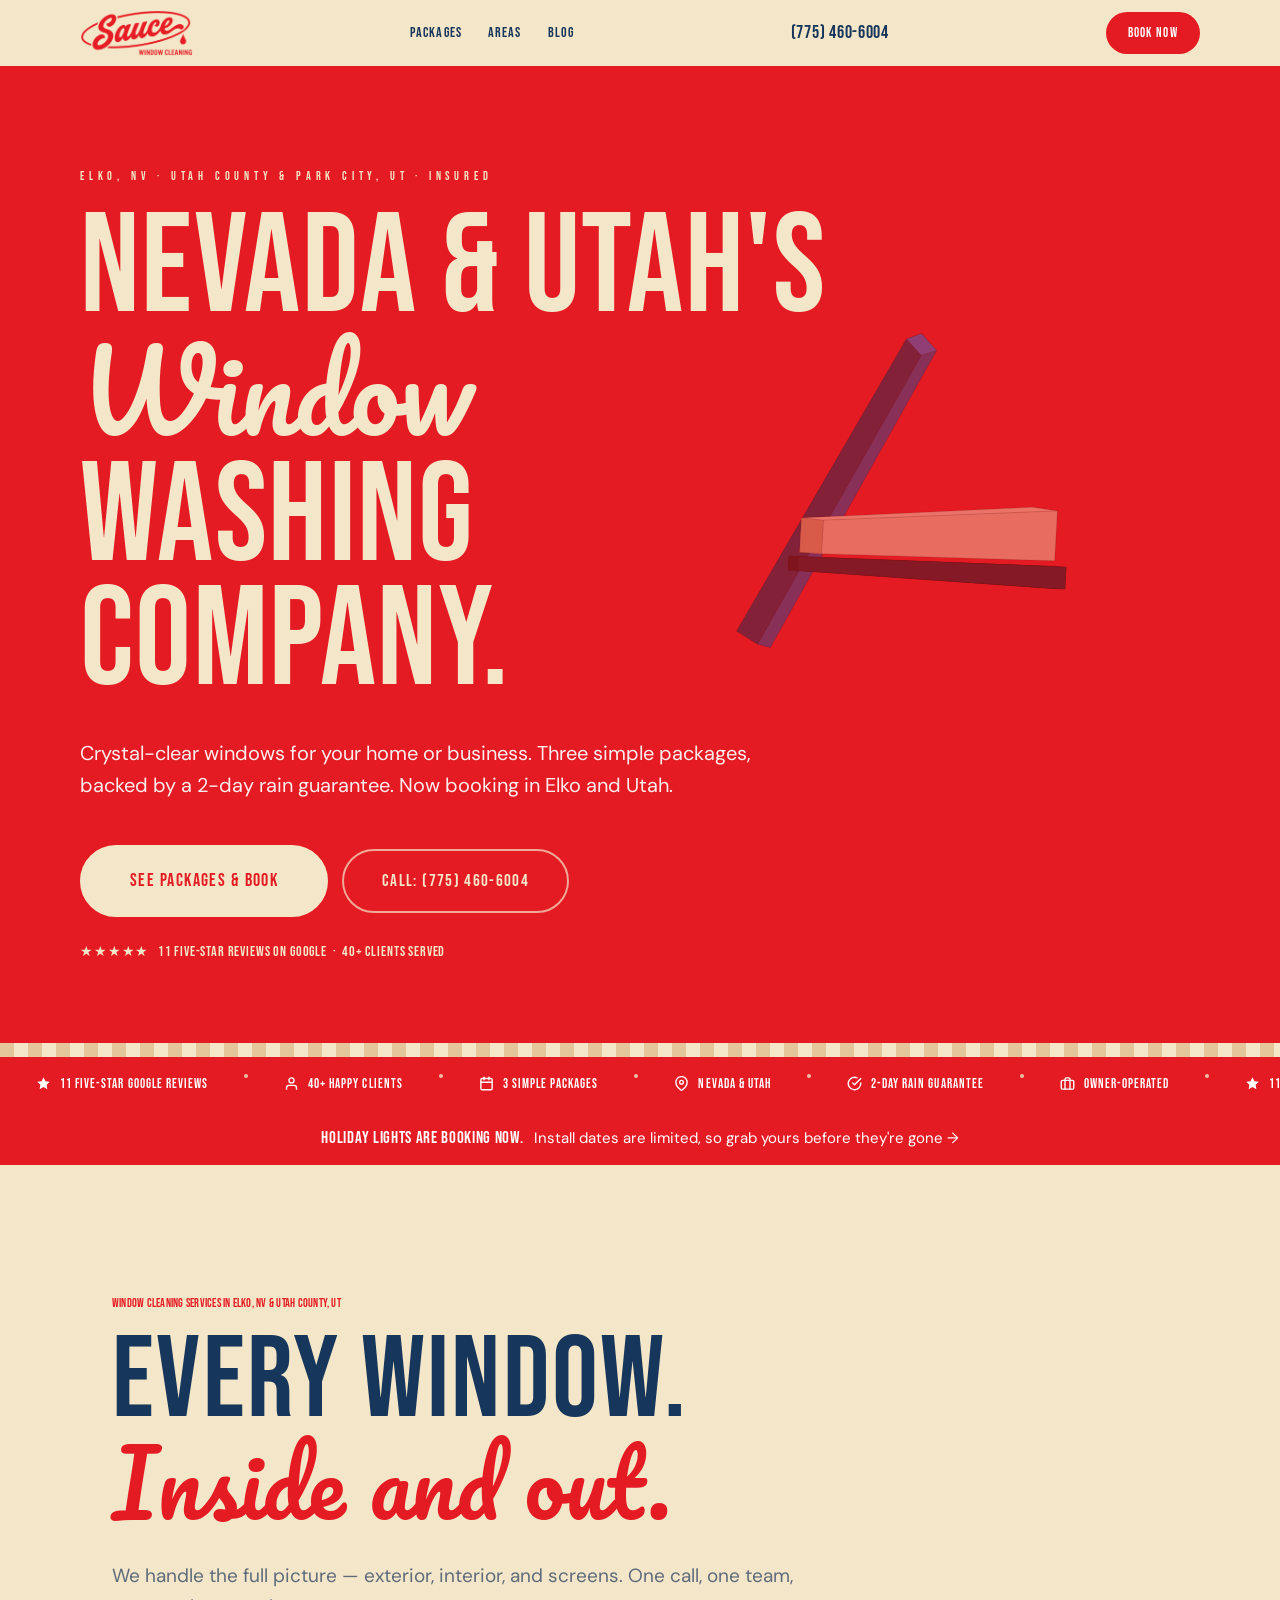
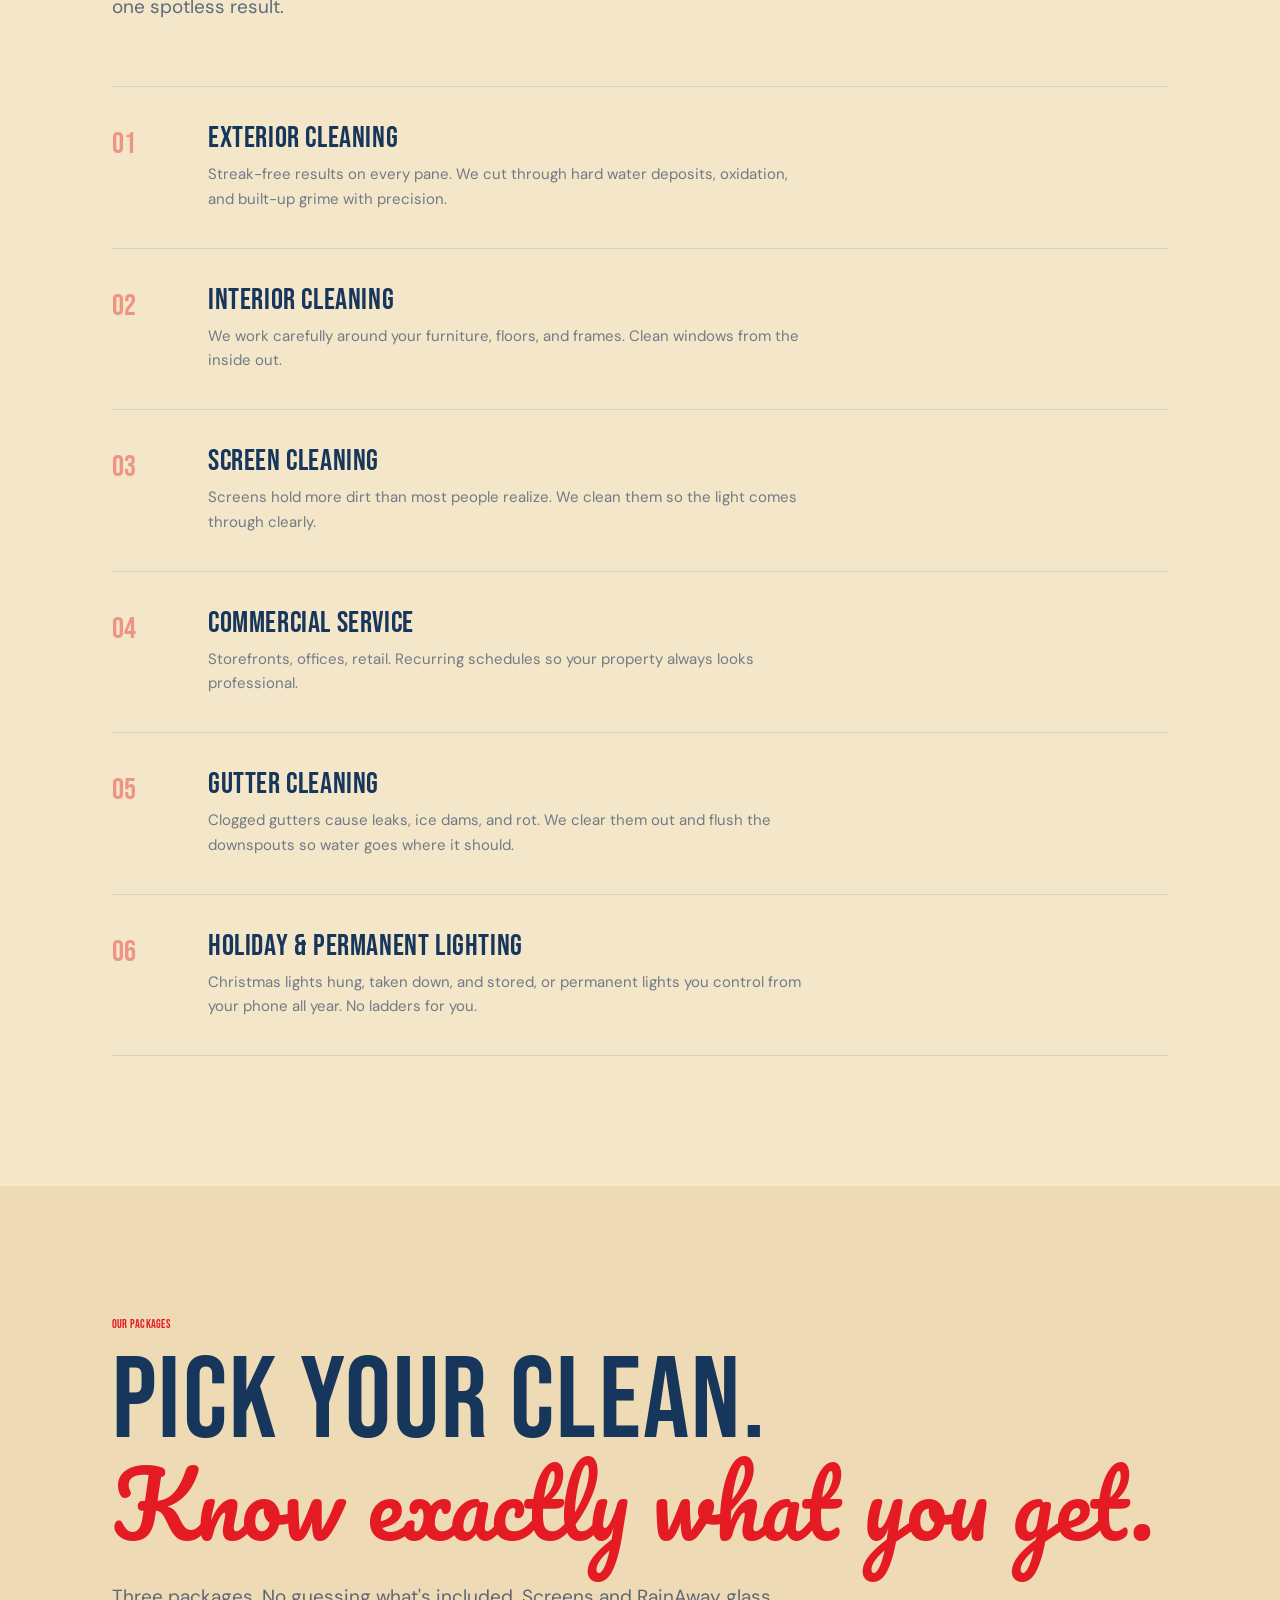
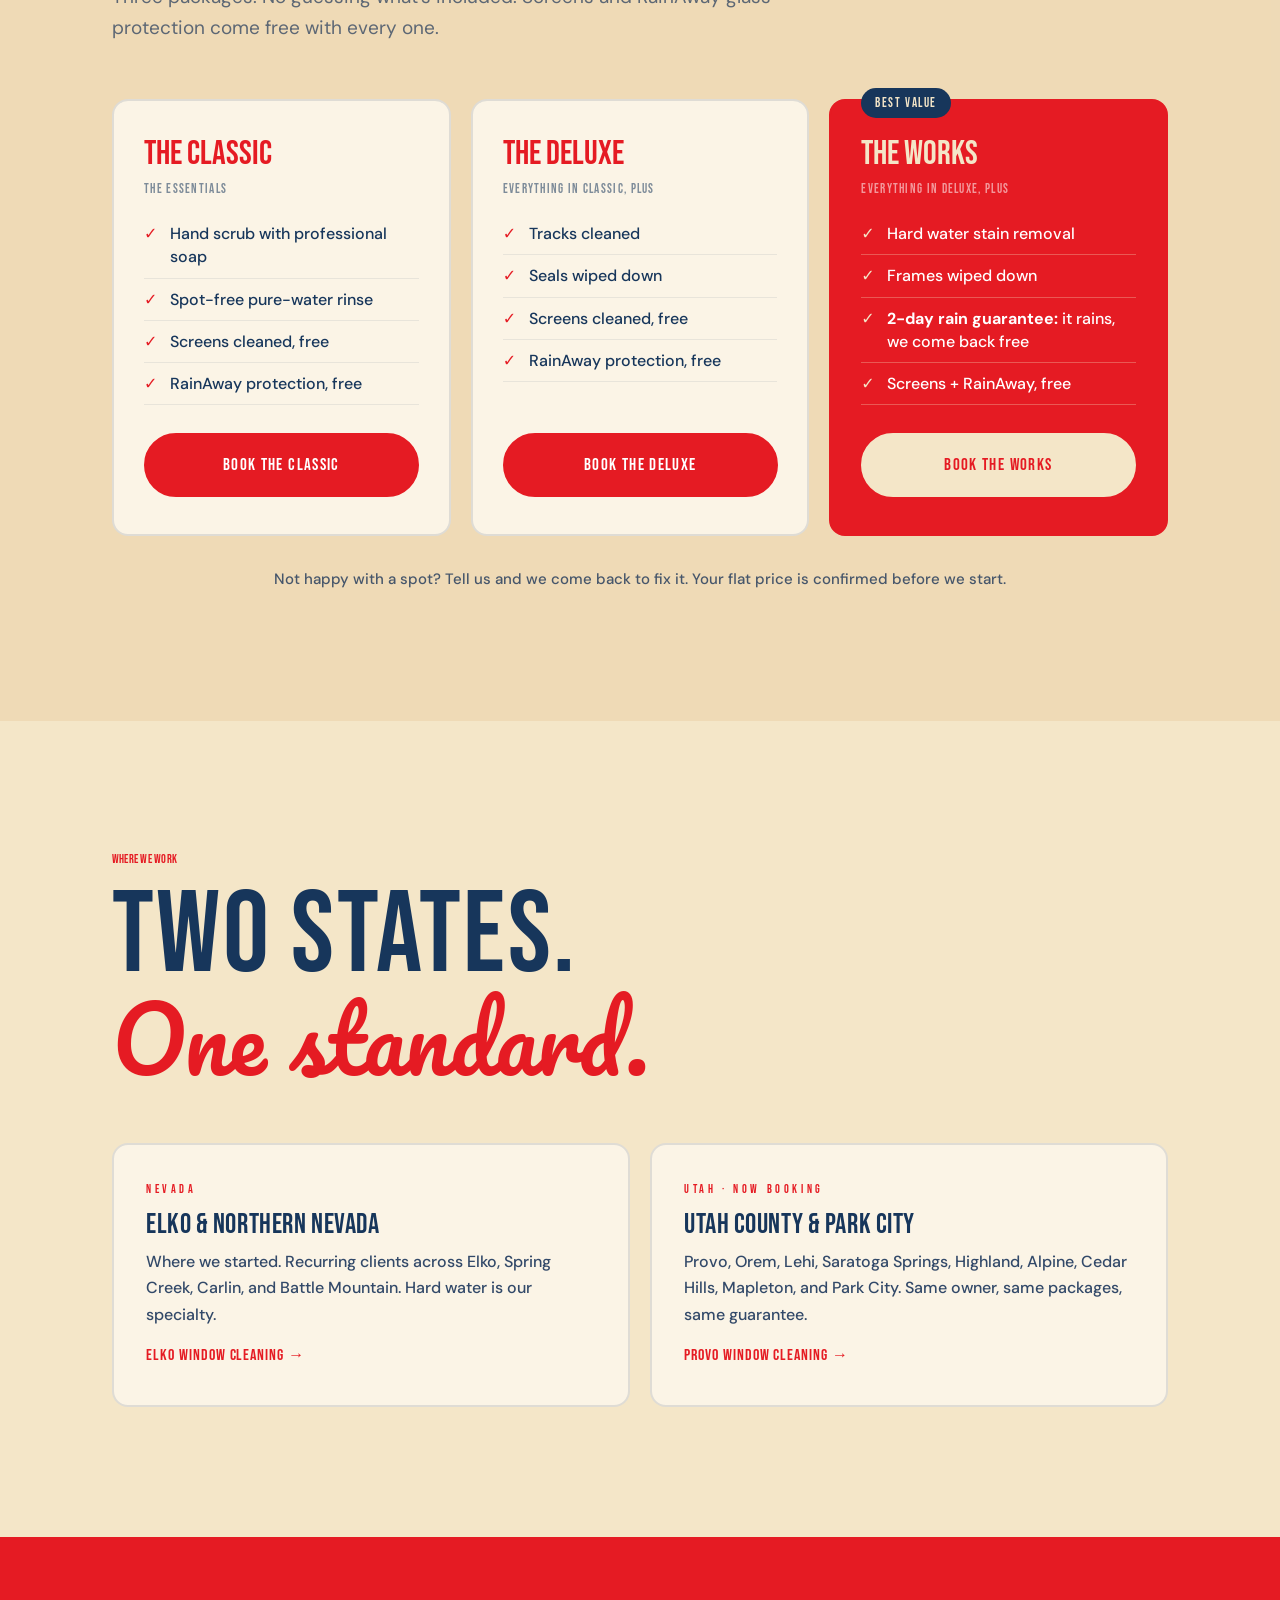
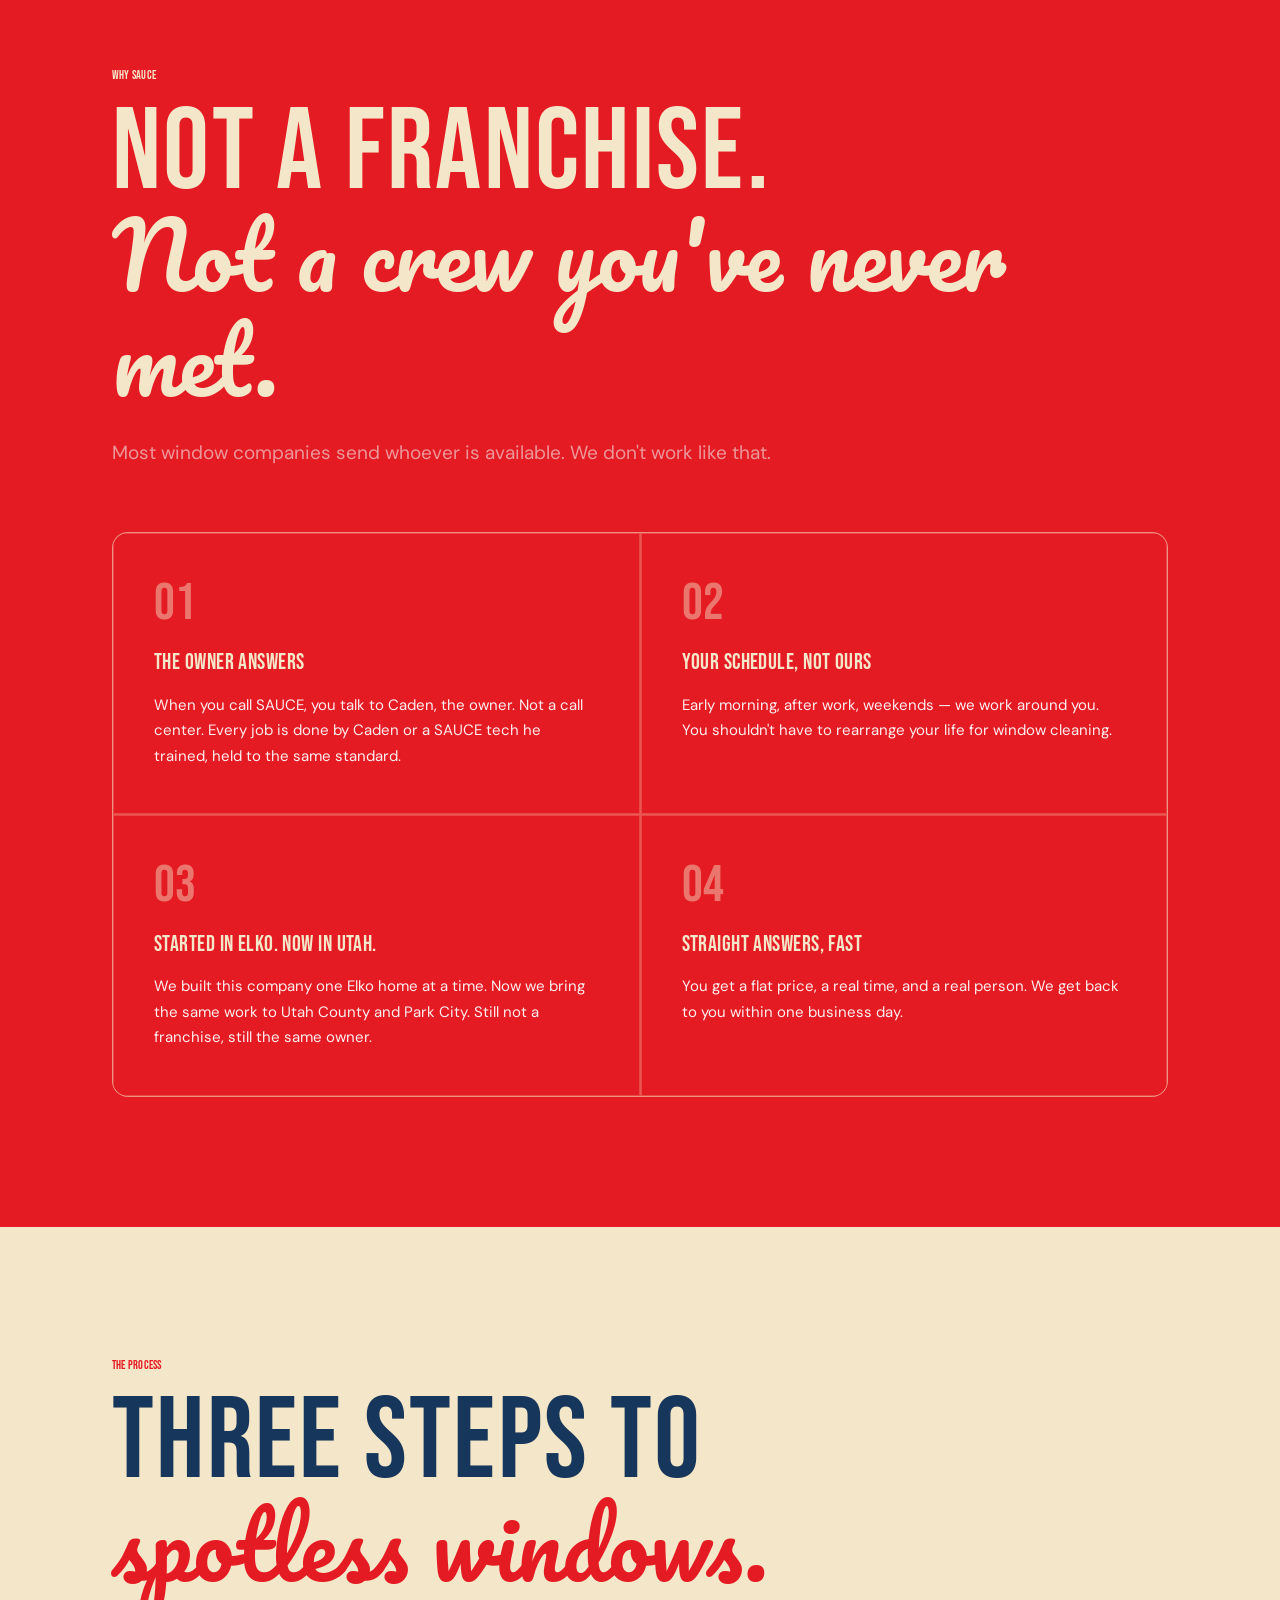
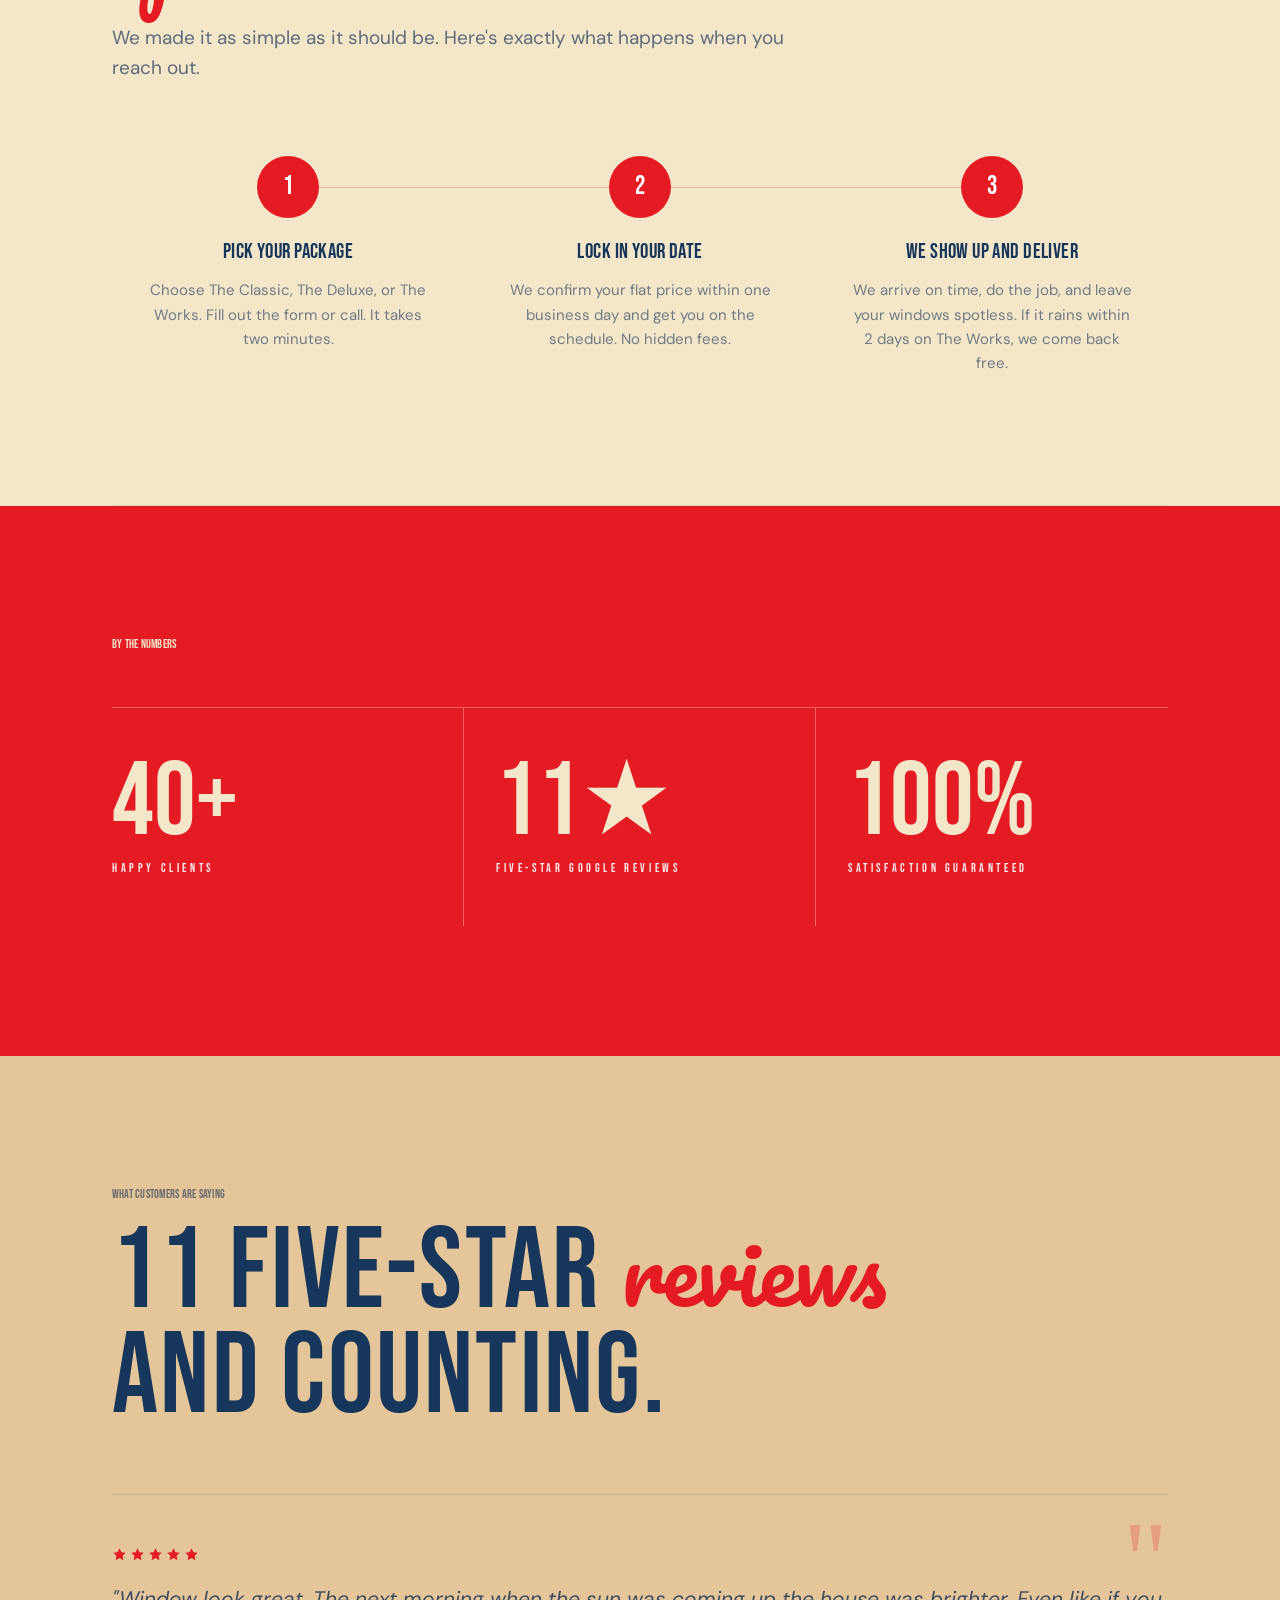
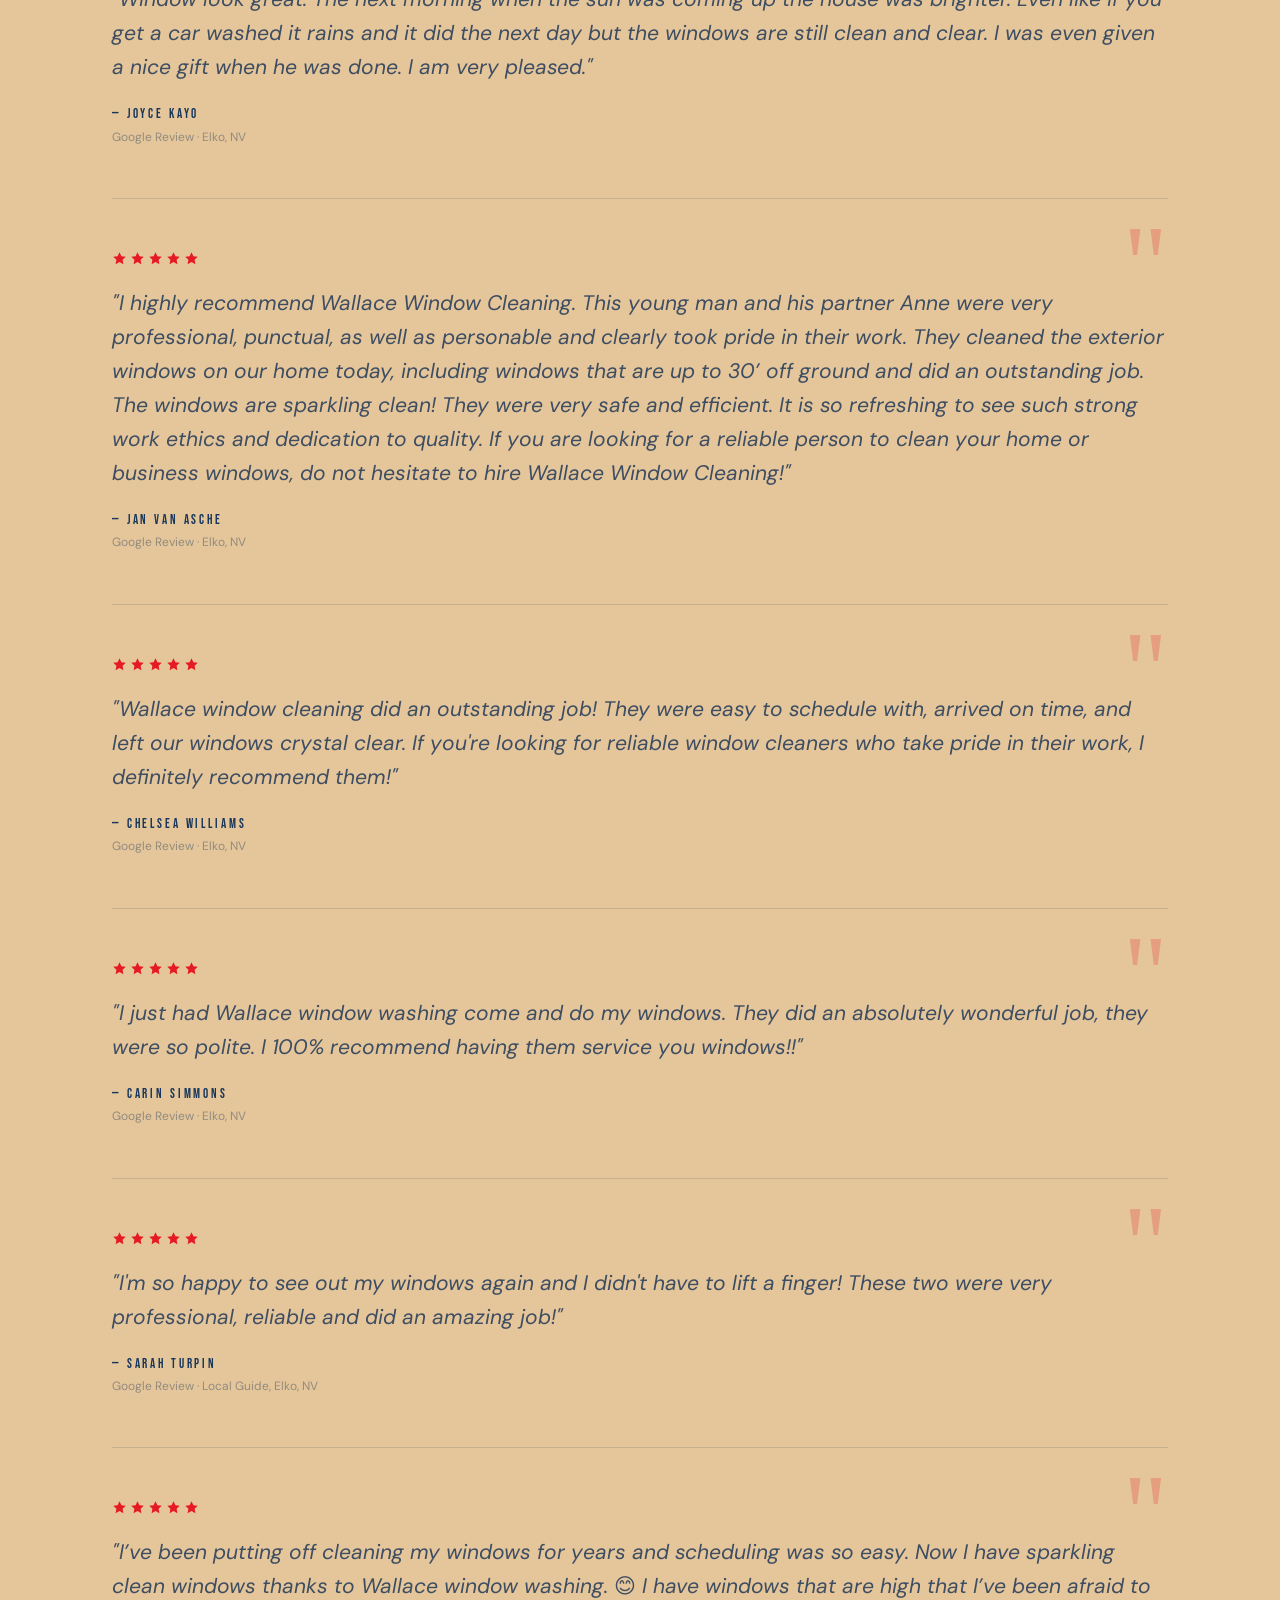
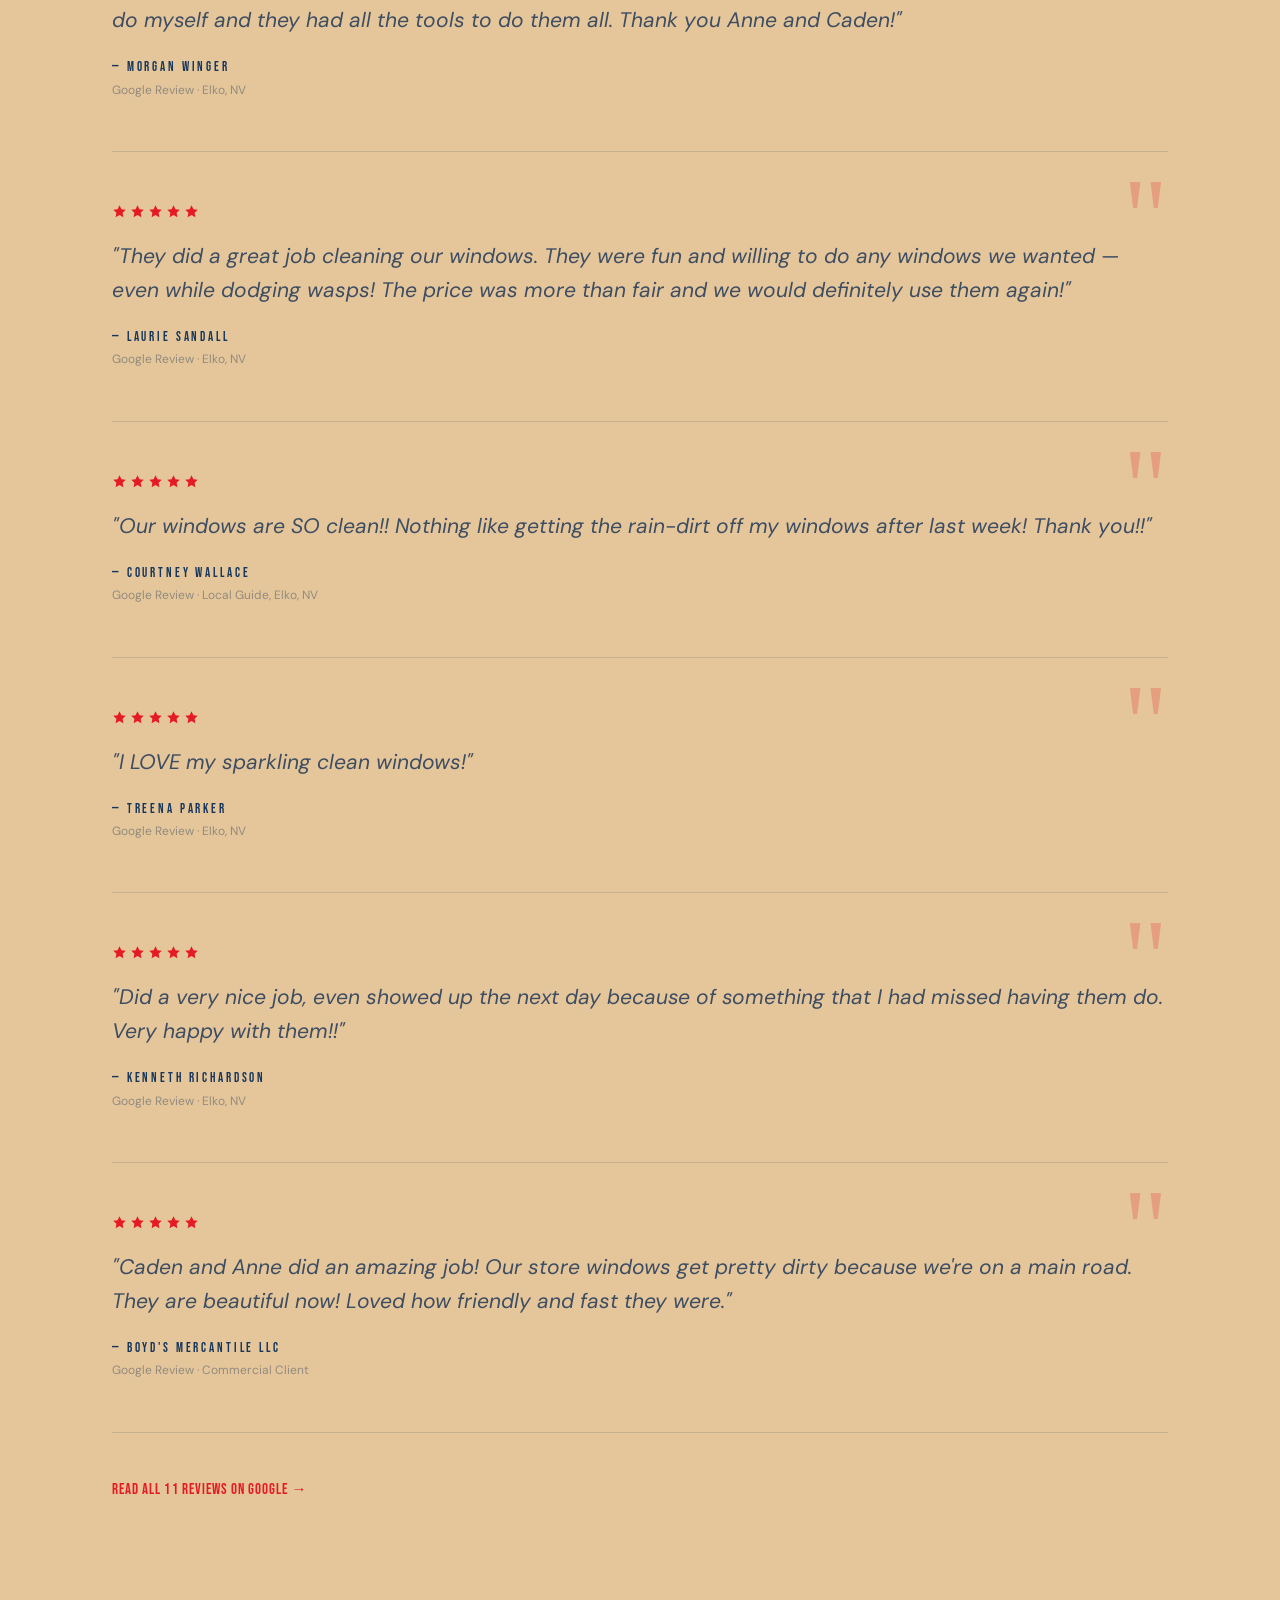
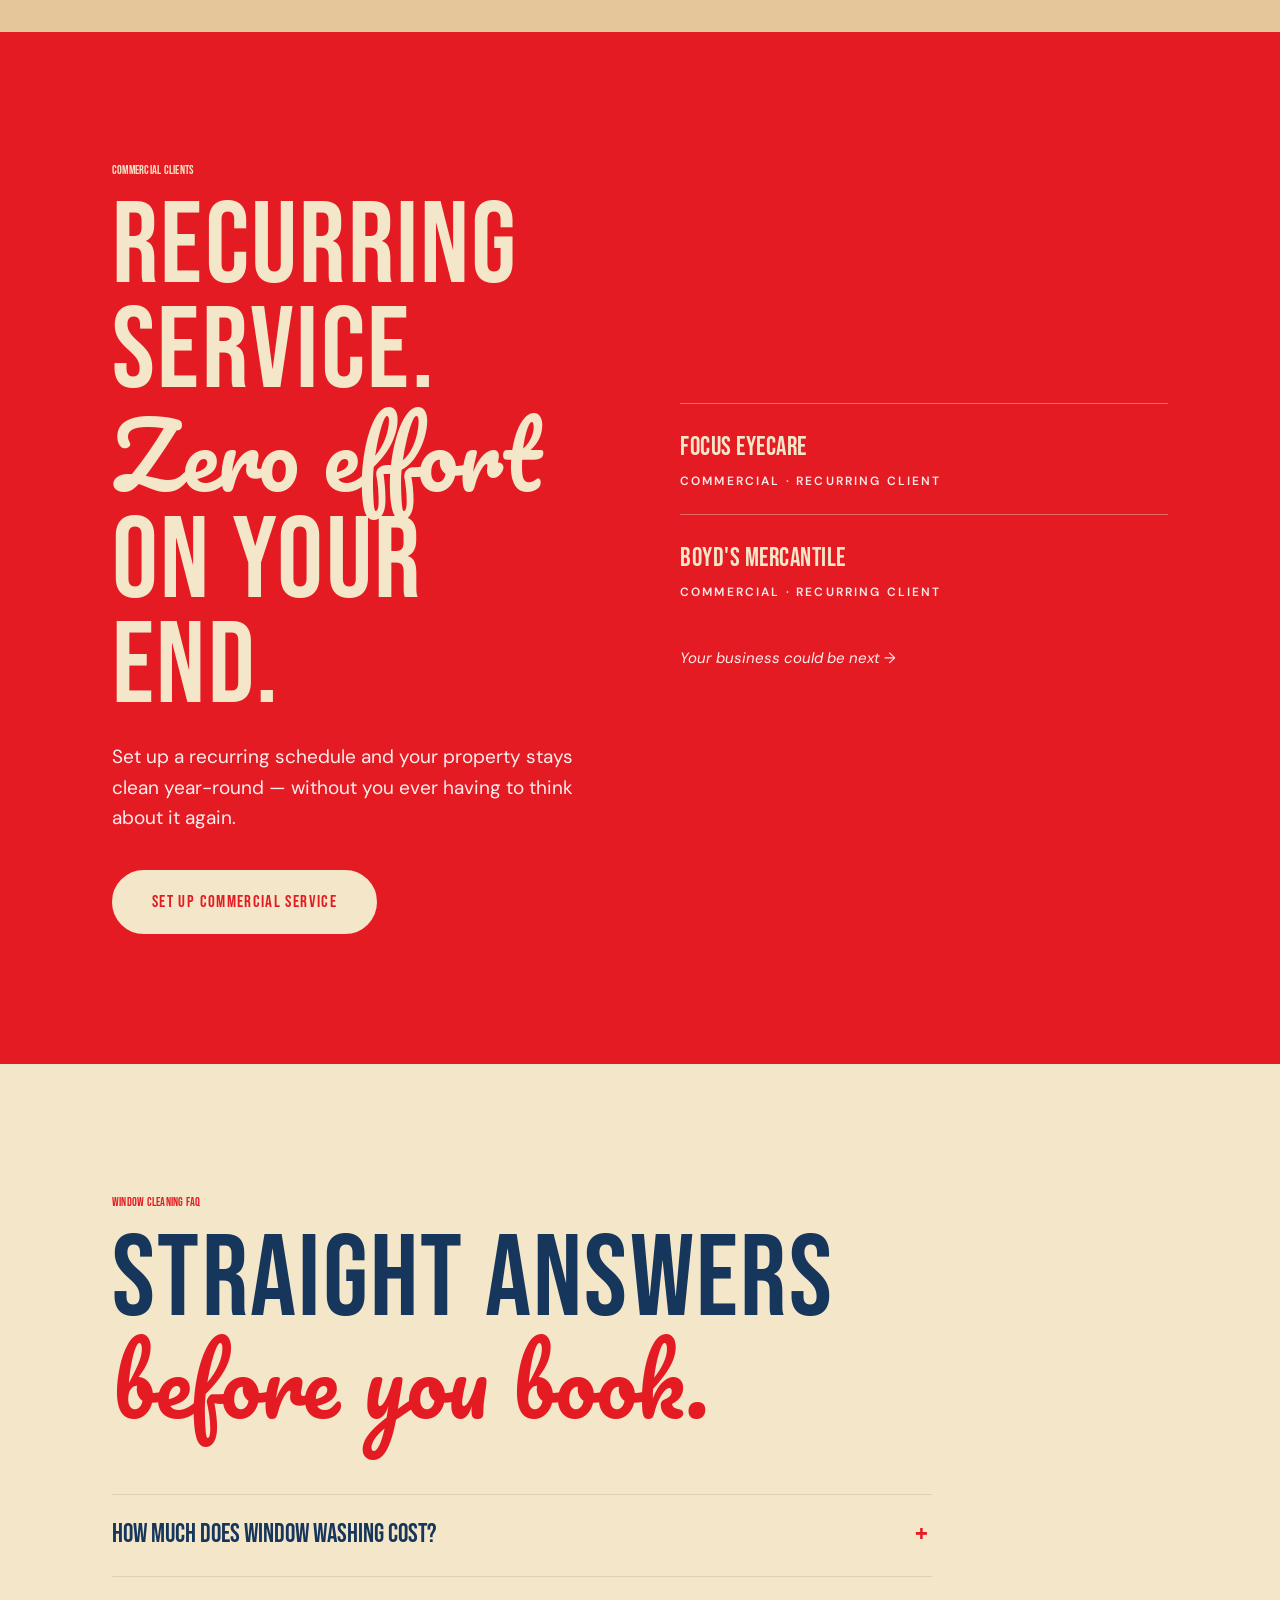
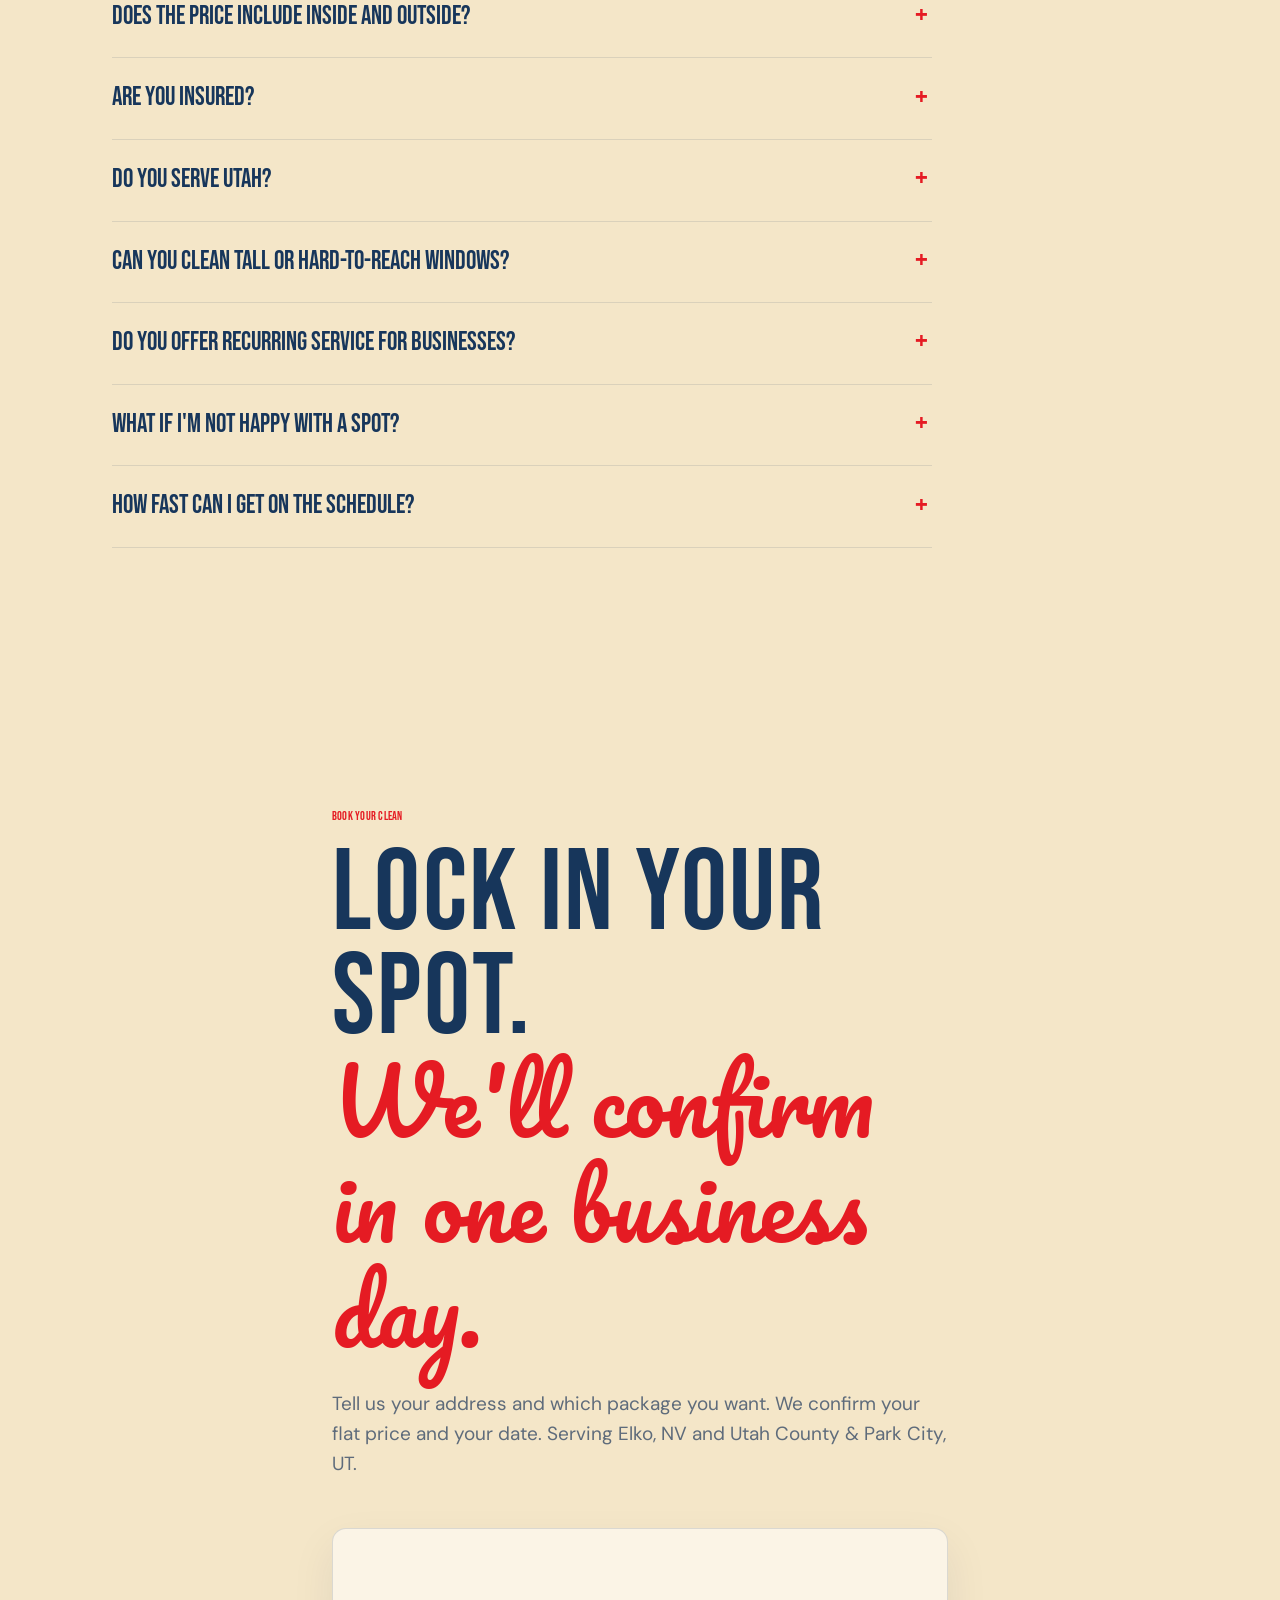
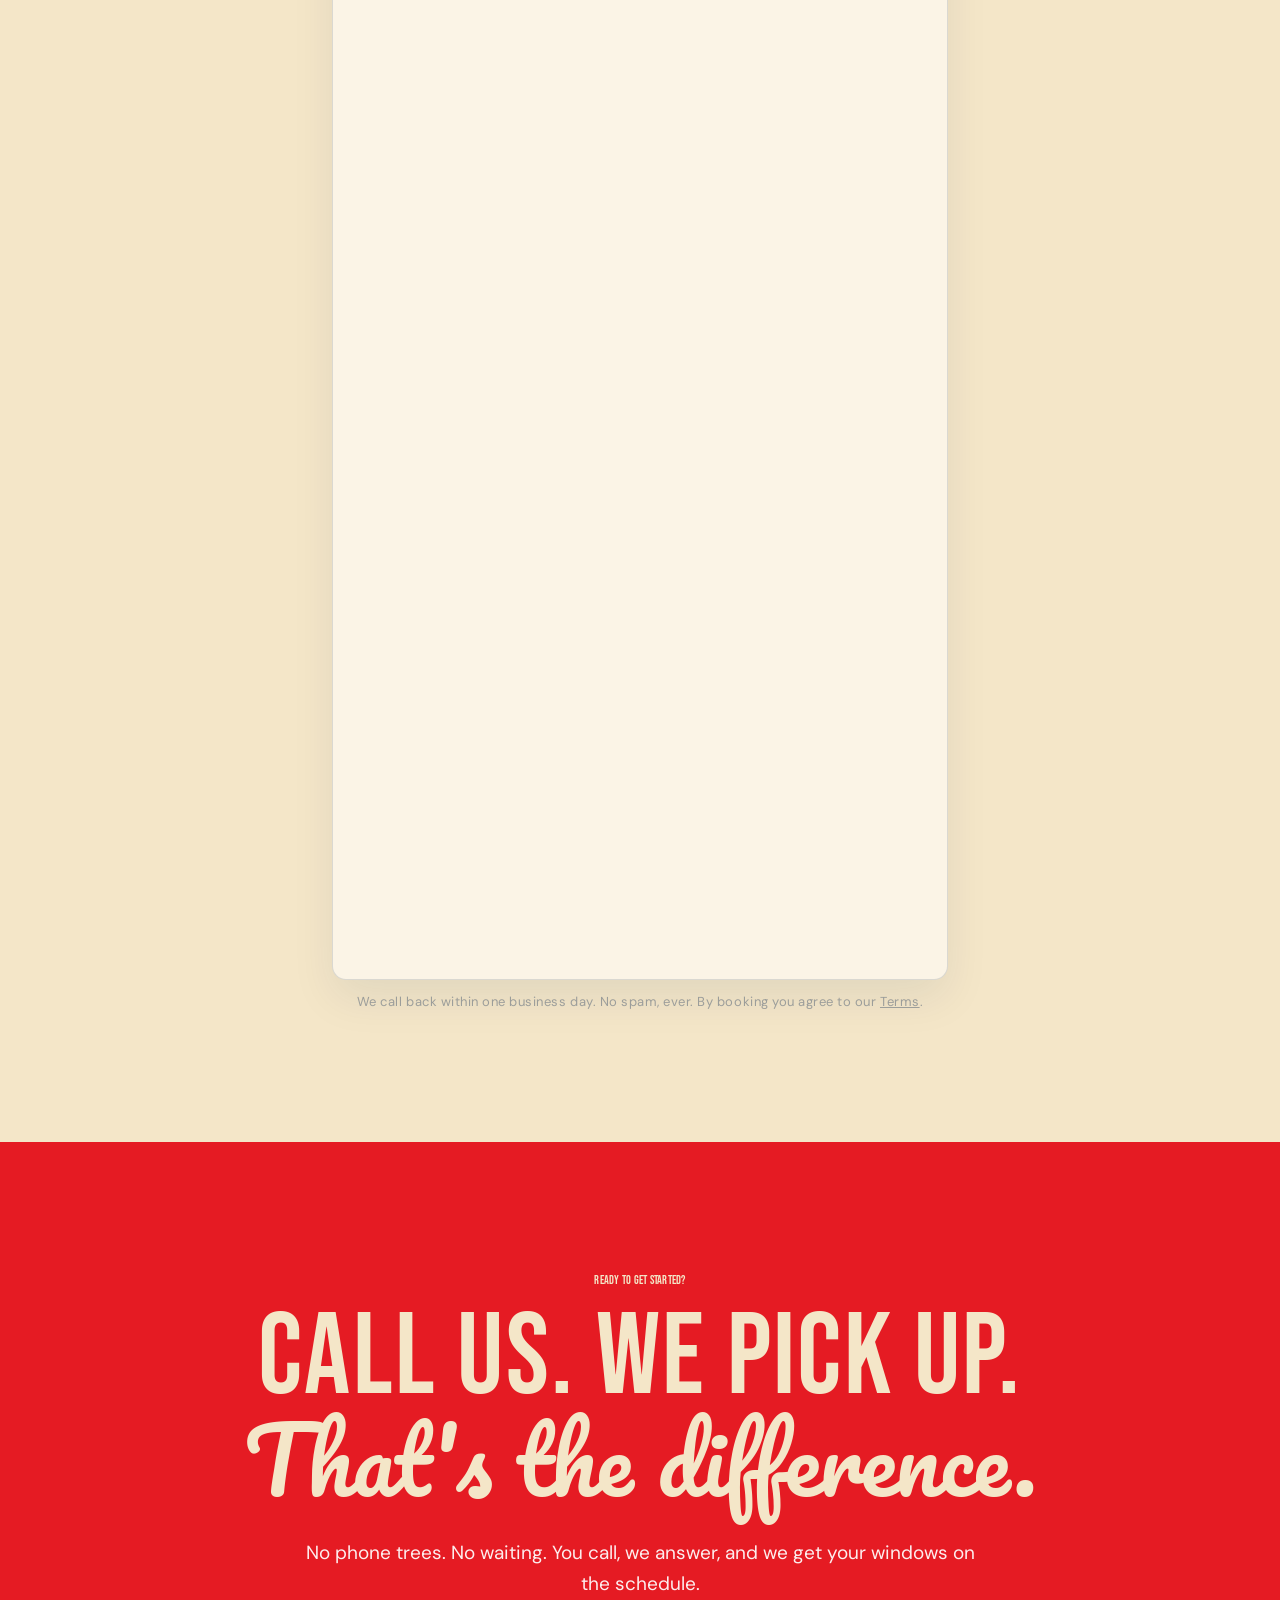
==== commit c853d36e: "Remove hero background video Co-Authored-By: Claude Opus 5.5 <noreply@anthropic.com> Claude-Session:" ====
--- a/index.html
+++ b/index.html
@@ -555,13 +555,6 @@
 
 <!-- HERO -->
 <section class="hero" aria-label="Hero">
-  <div class="hero-video-wrap" aria-hidden="true">
-    <video class="hero-video" autoplay muted loop playsinline preload="auto" poster="assets/hero-poster.jpg">
-      <source src="assets/hero-loop.webm" type="video/webm">
-      <source src="assets/hero-loop.mp4" type="video/mp4">
-    </video>
-  </div>
-  <div class="hero-scrim" aria-hidden="true"></div>
   <canvas id="sq-canvas" aria-hidden="true"></canvas>
   <div class="hero-inner">
     <p class="hero-eyebrow reveal">Elko, NV · Utah County &amp; Park City, UT · Insured</p>
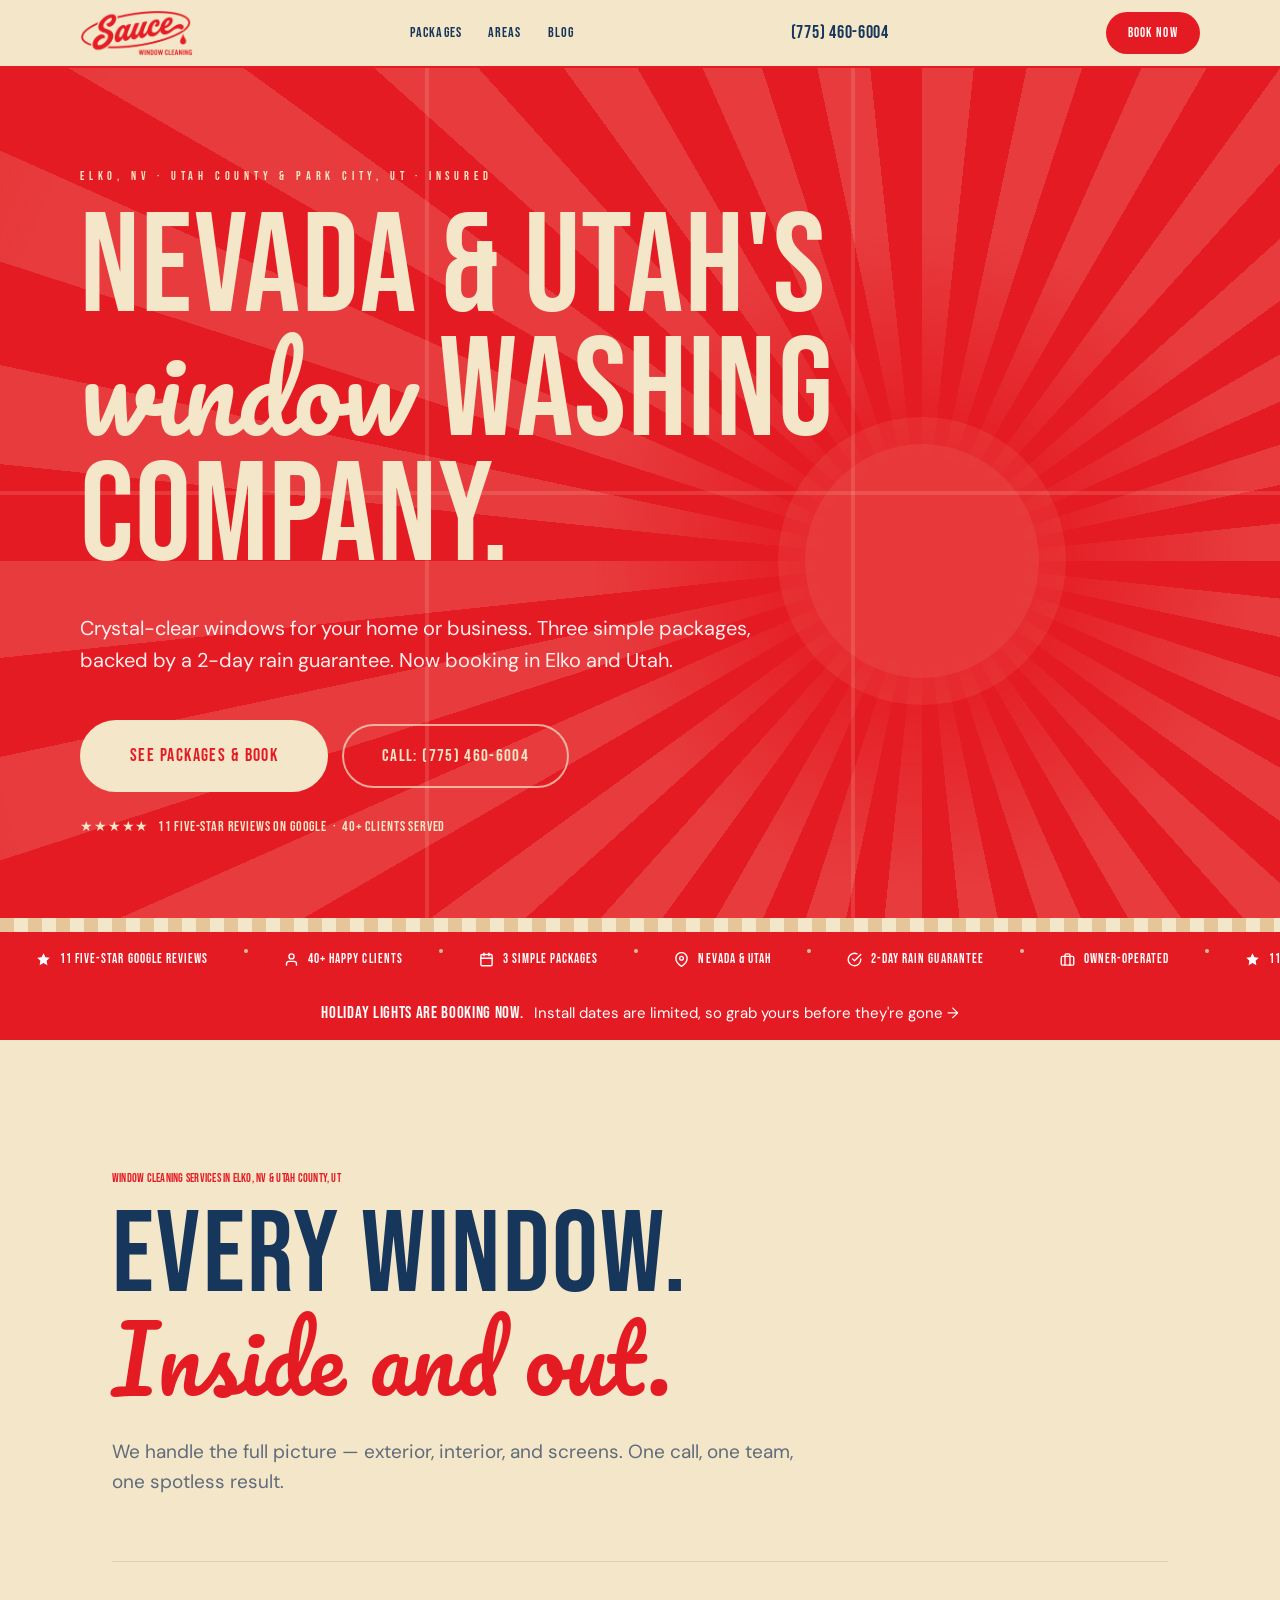
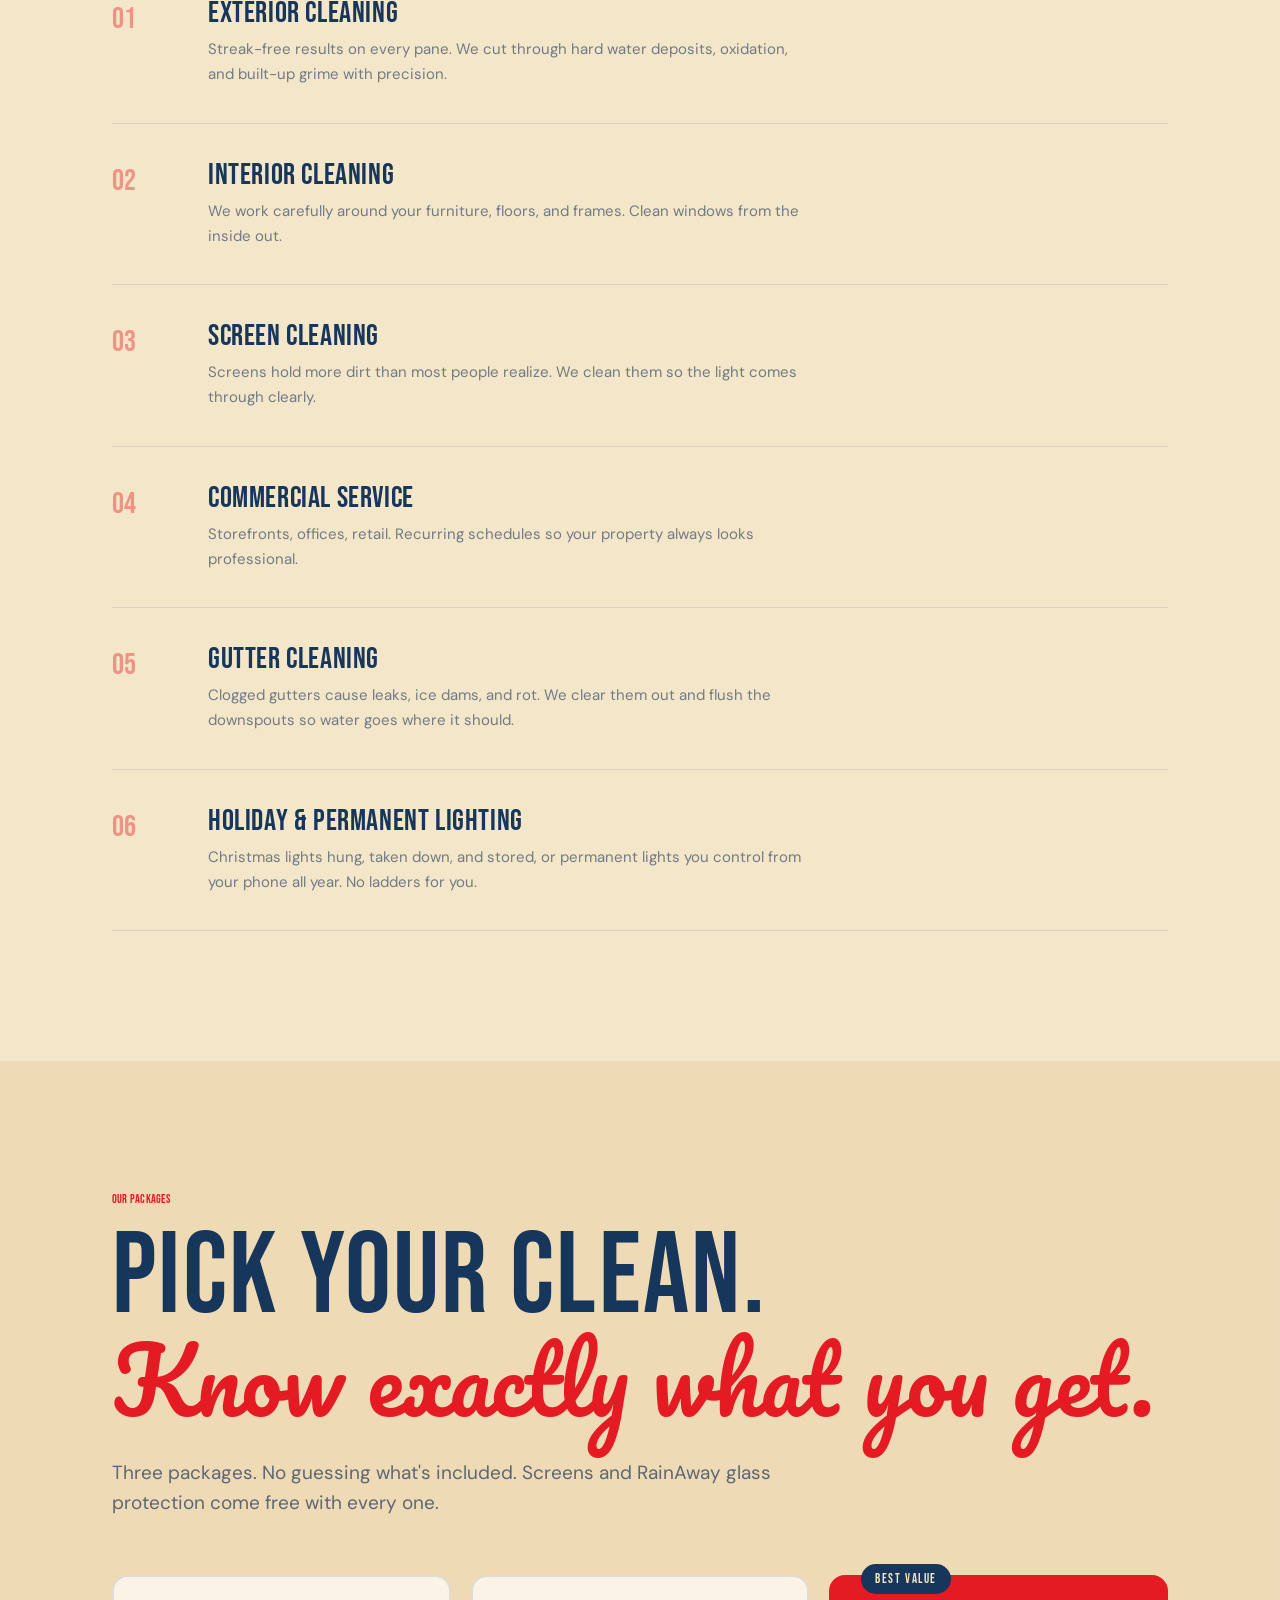
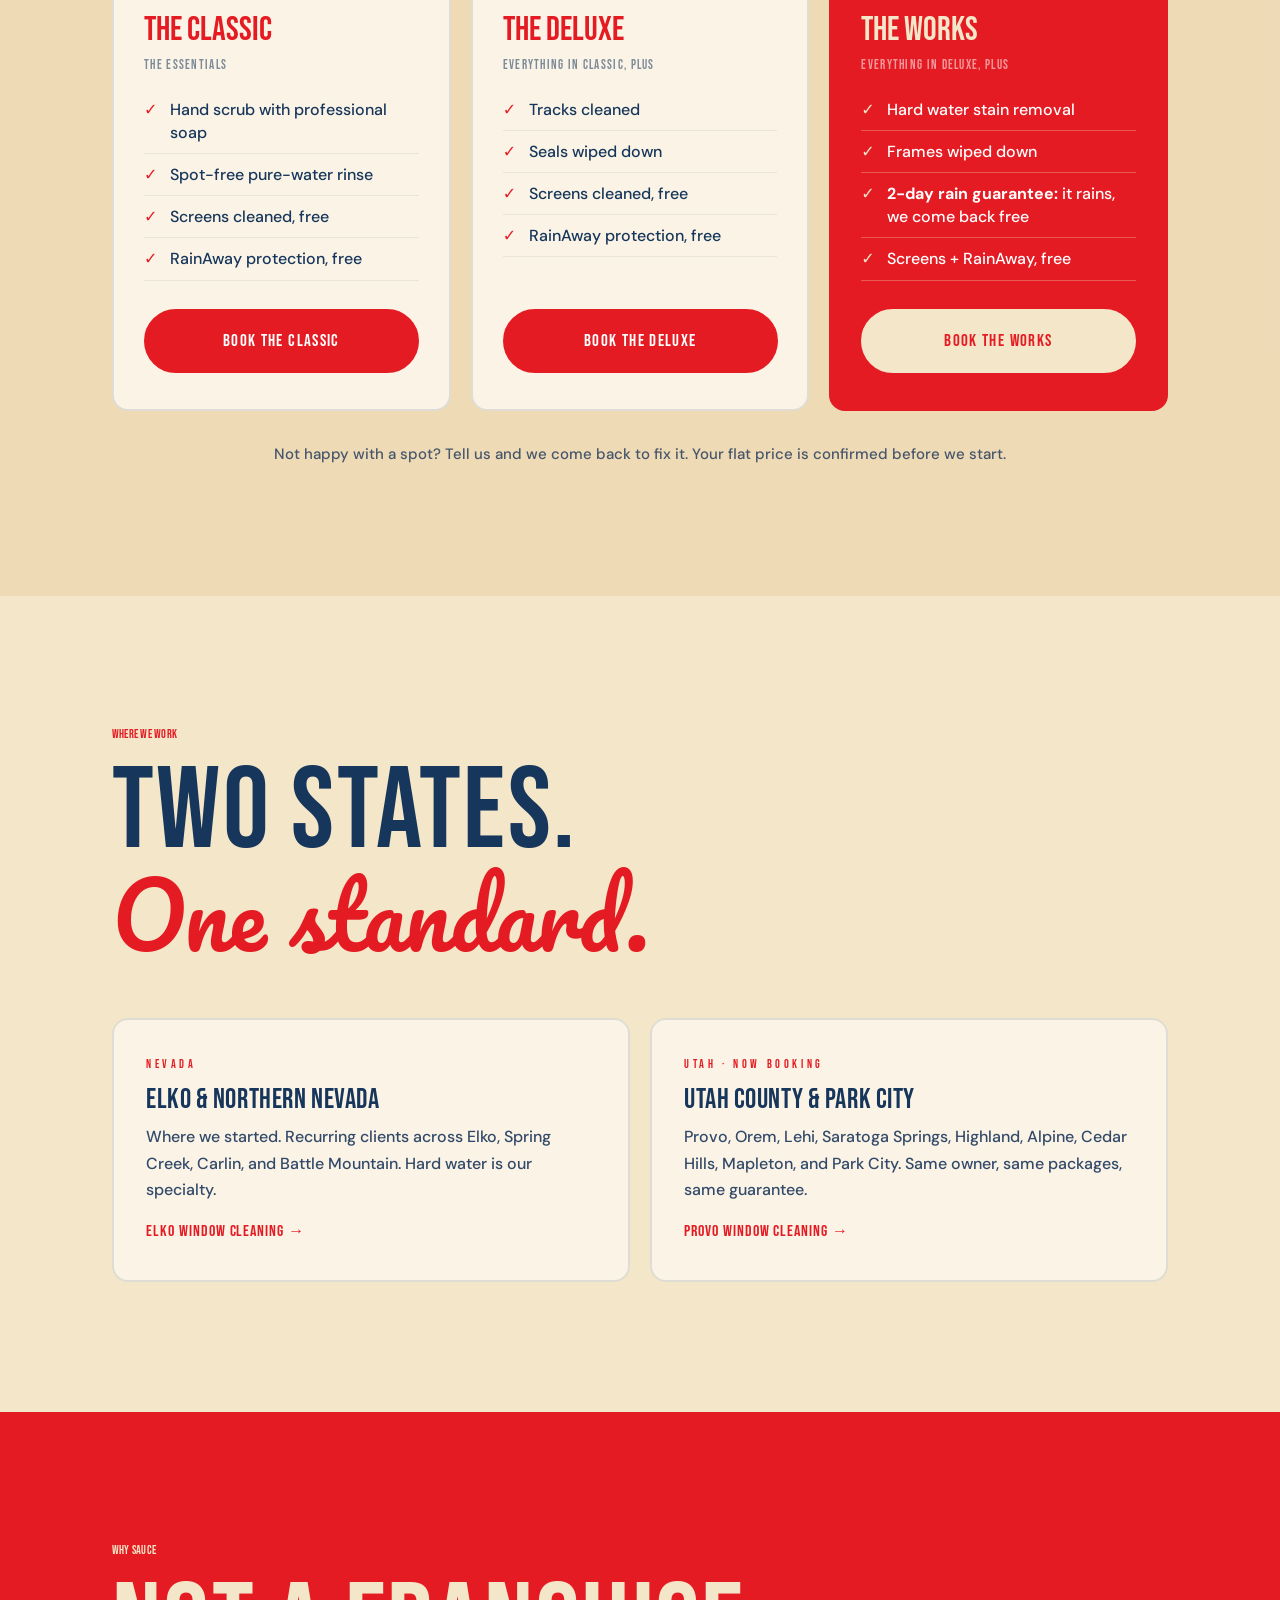
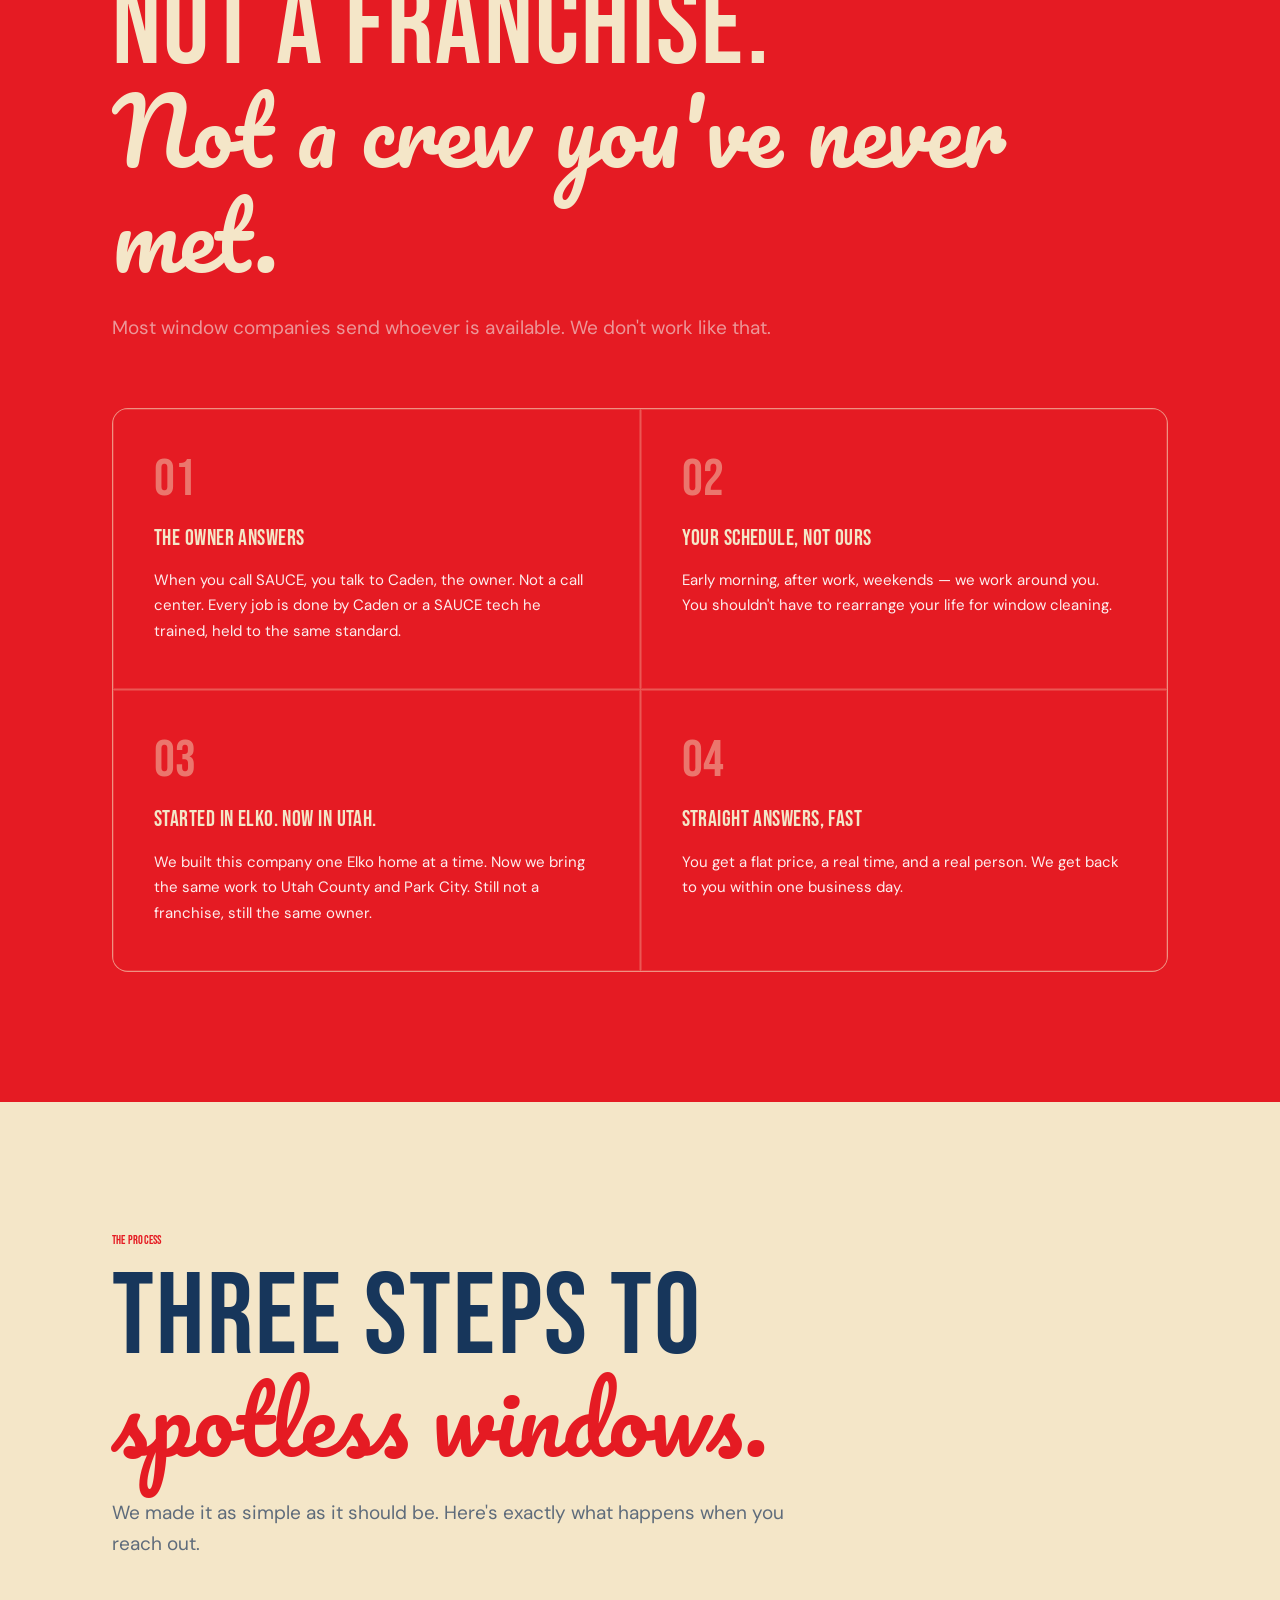
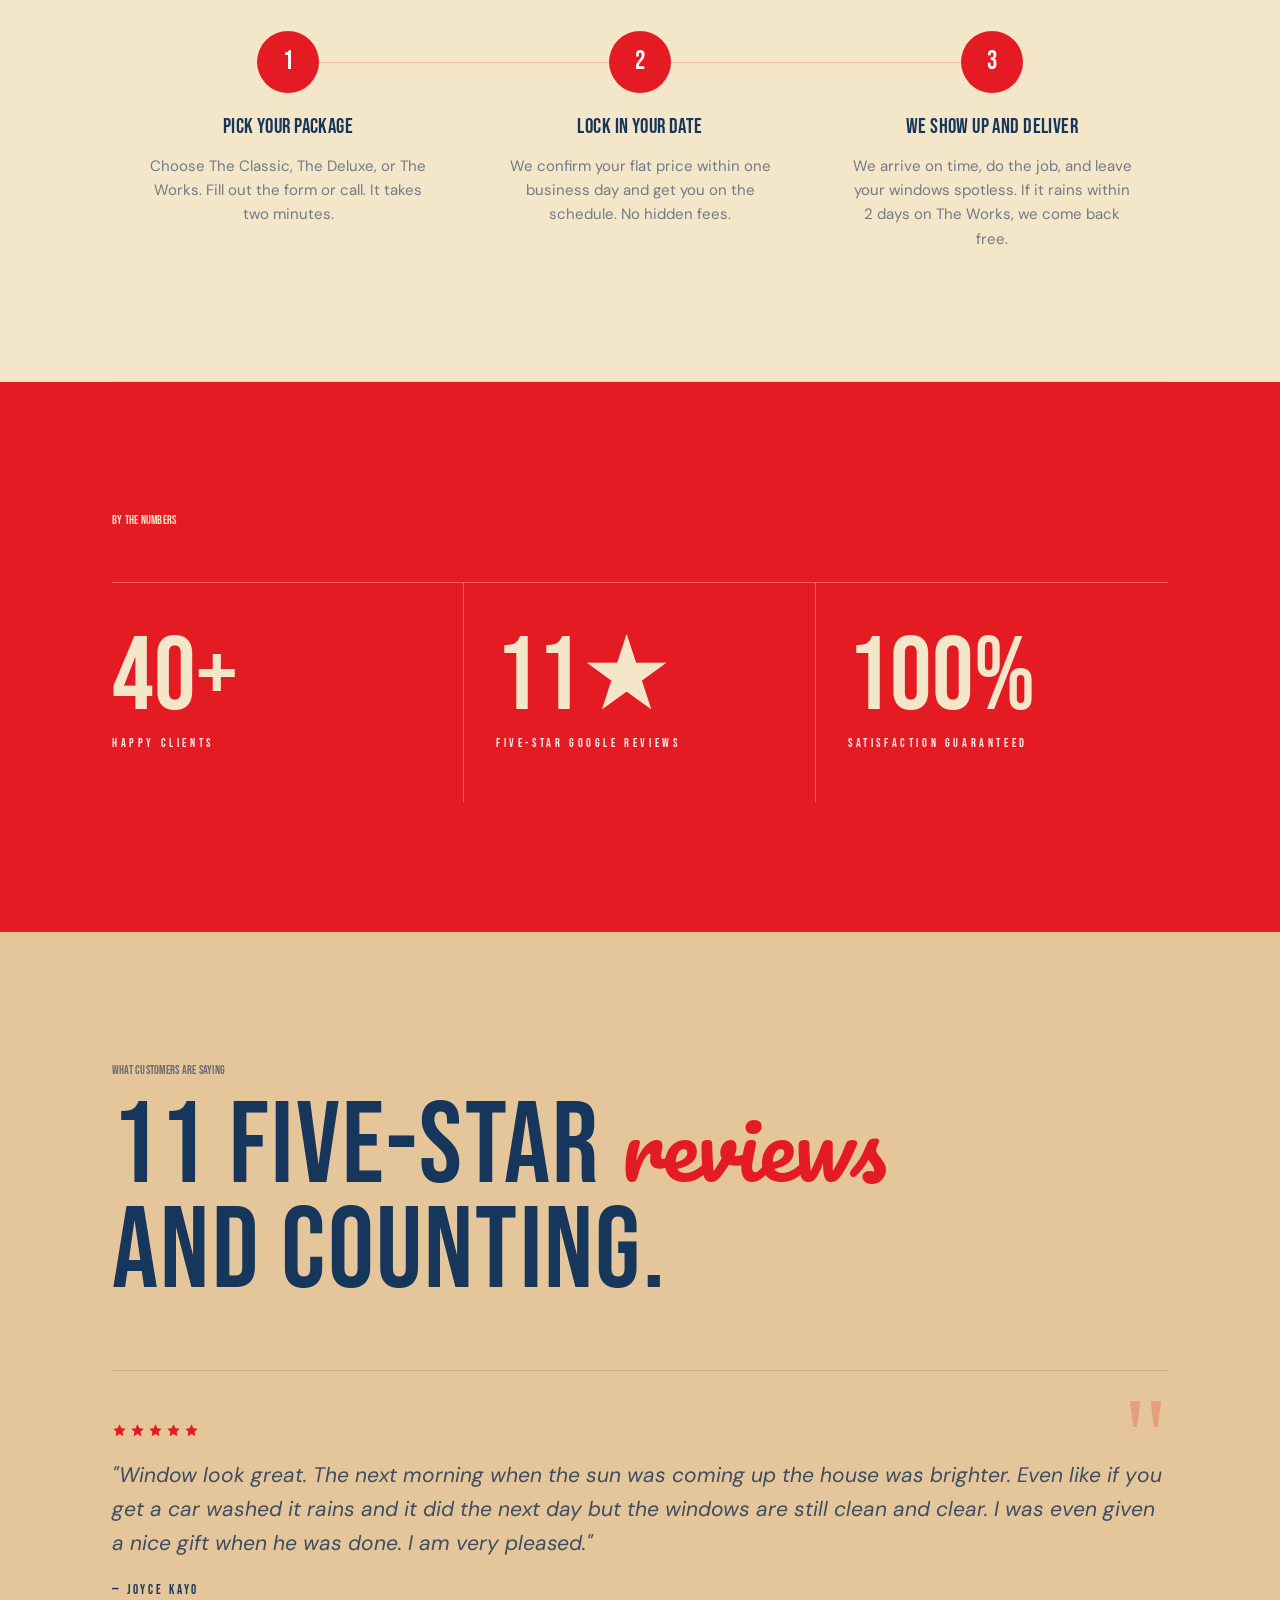
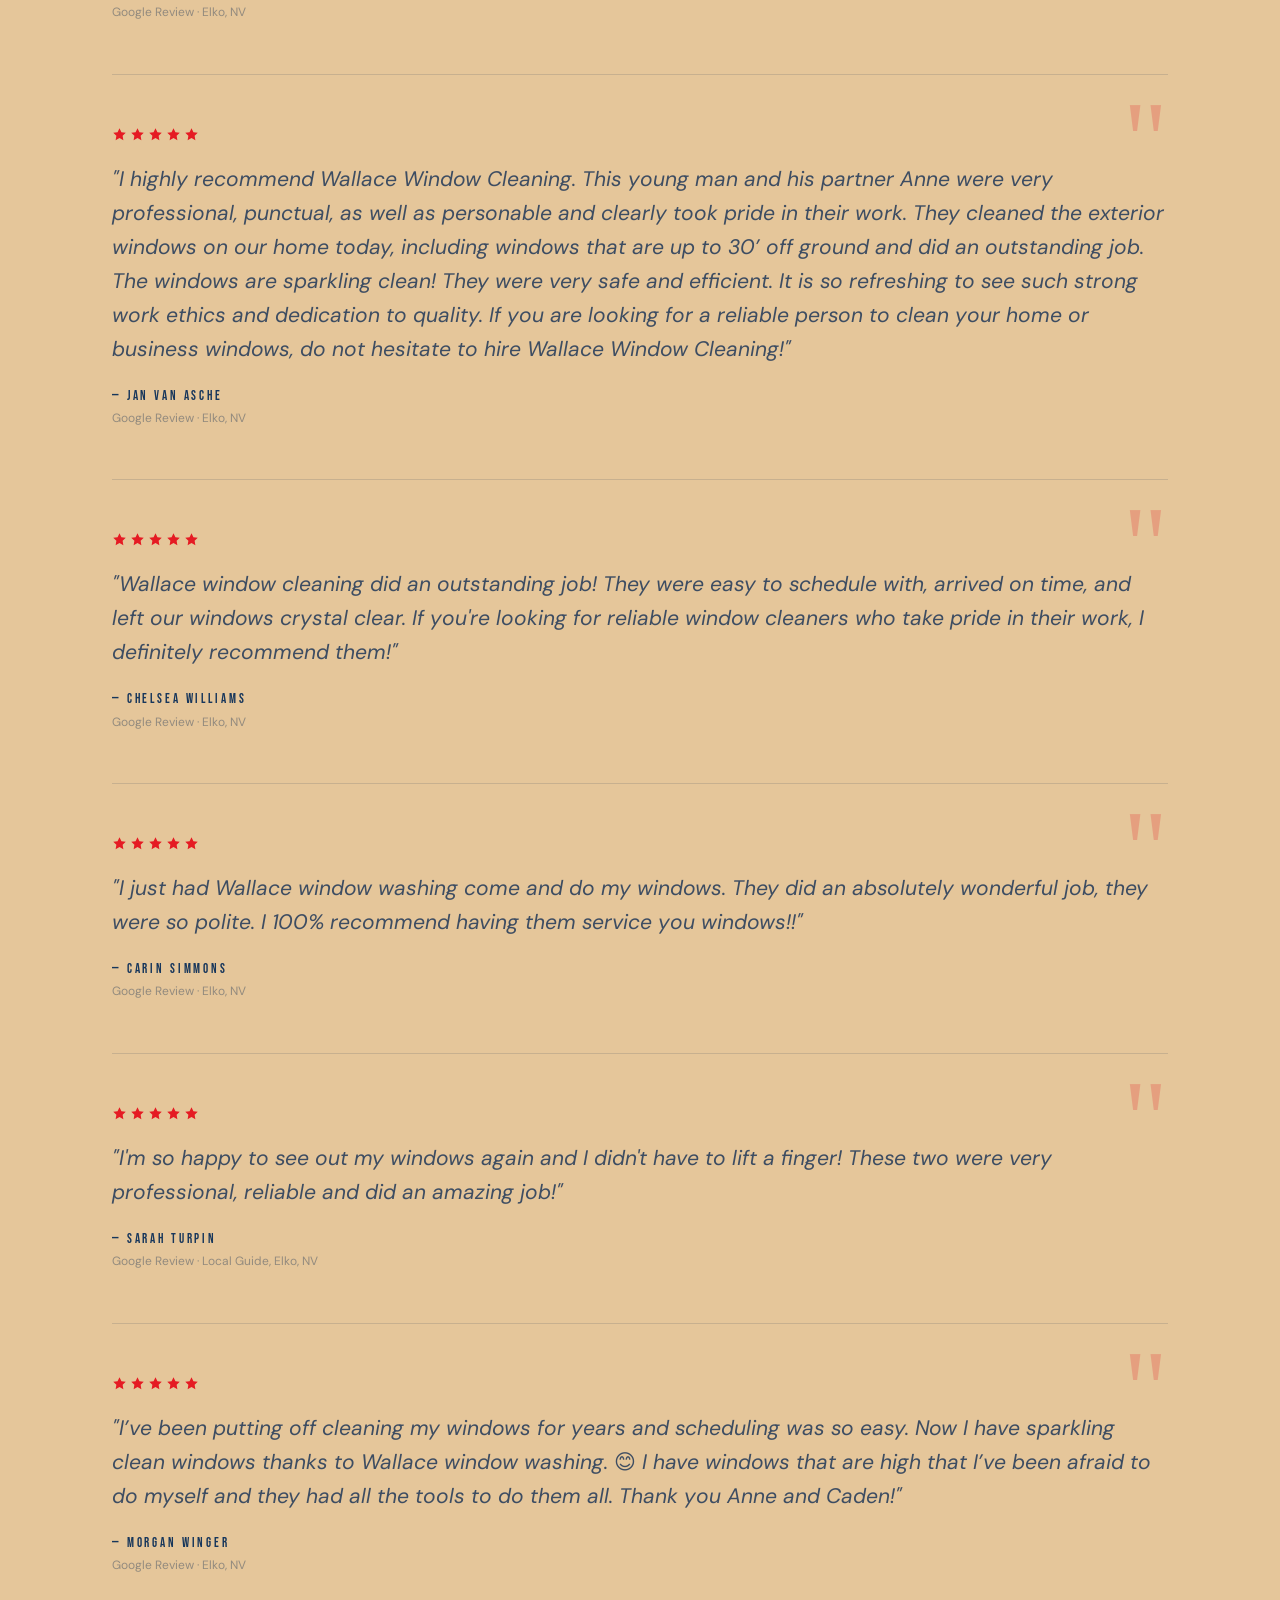
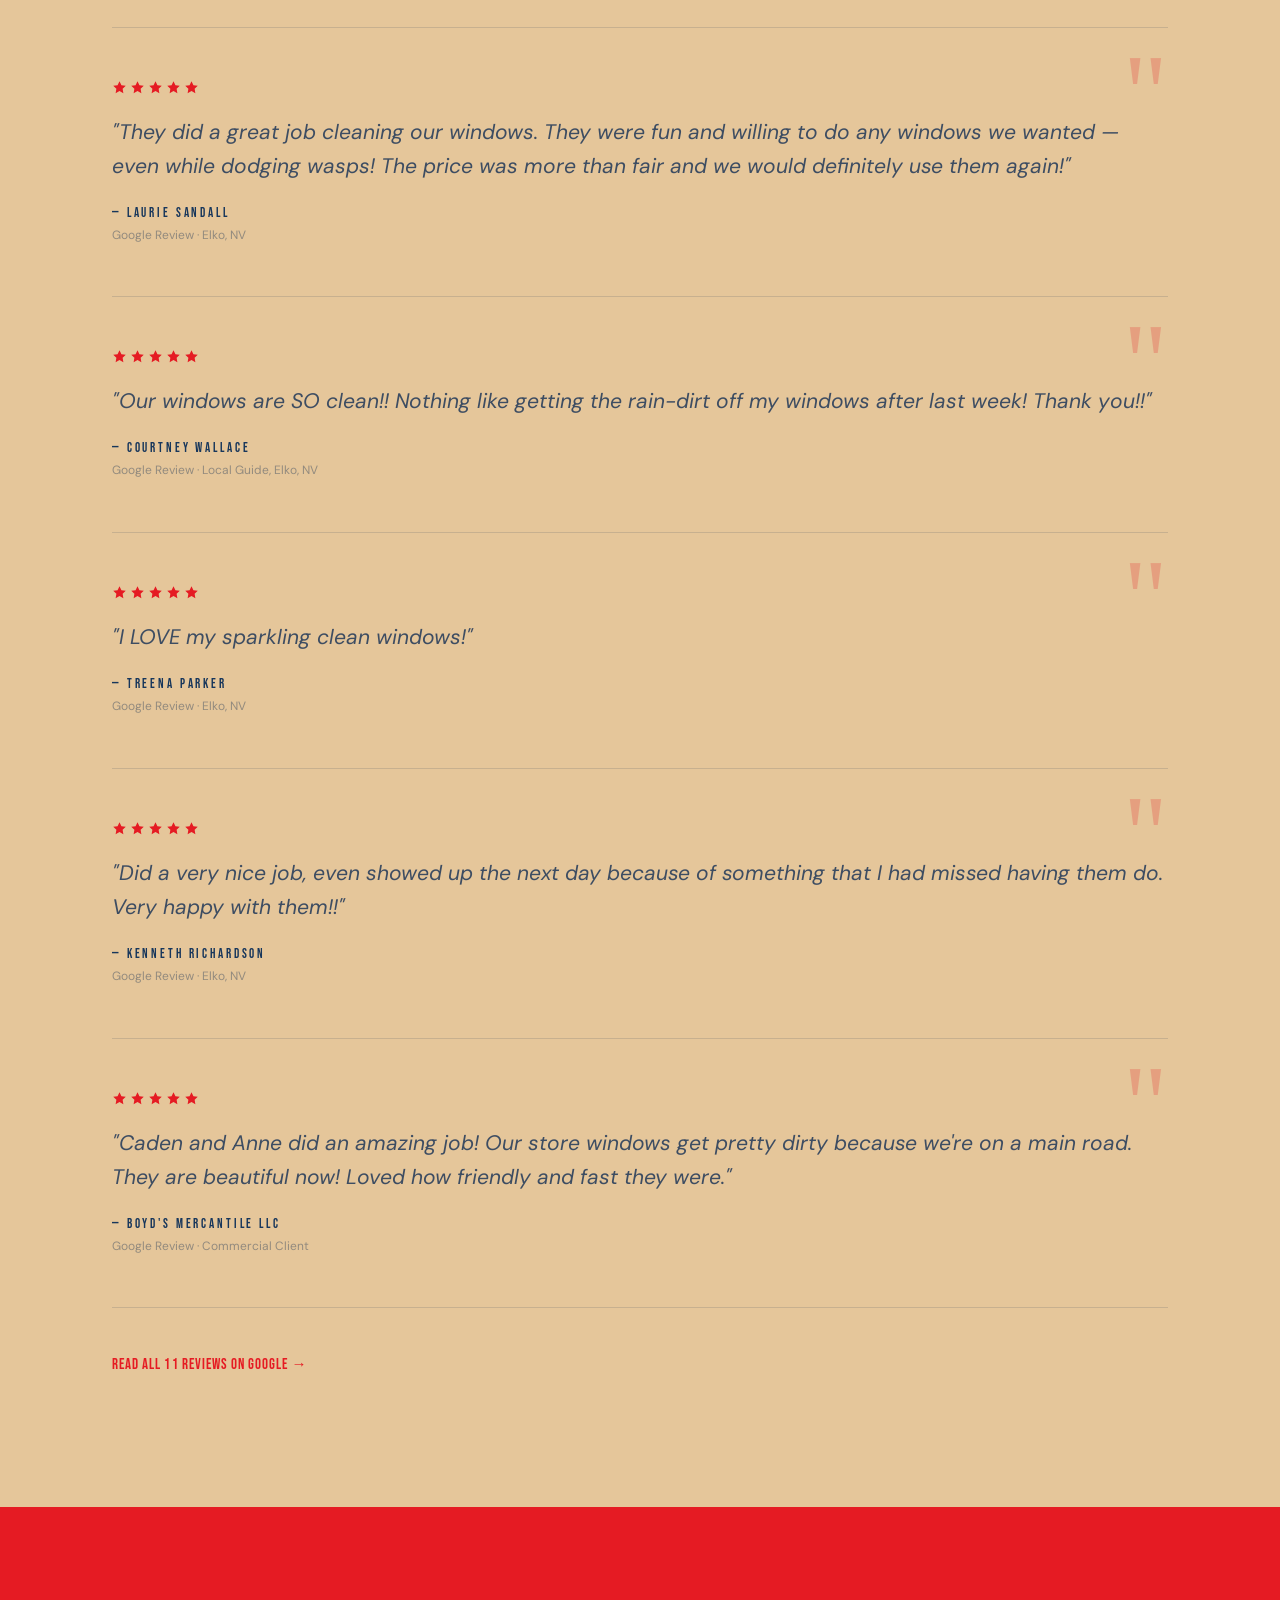
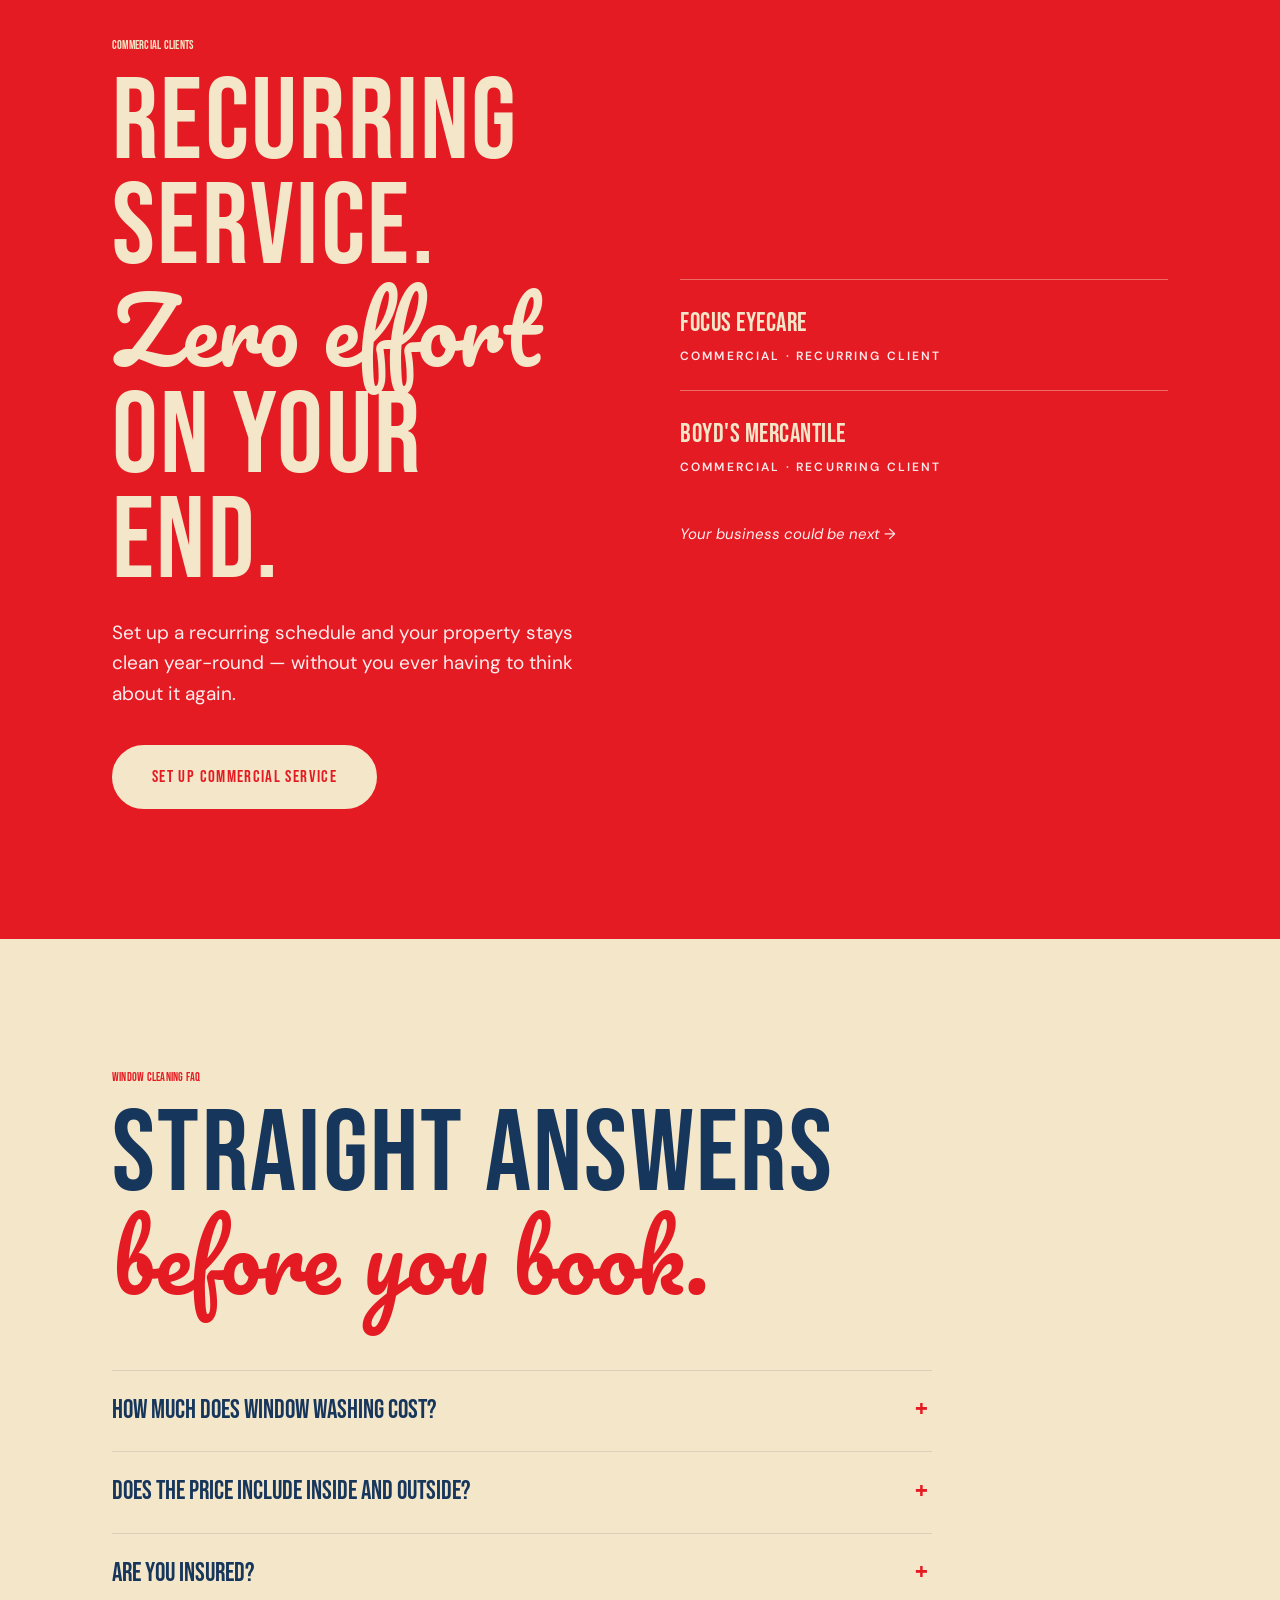
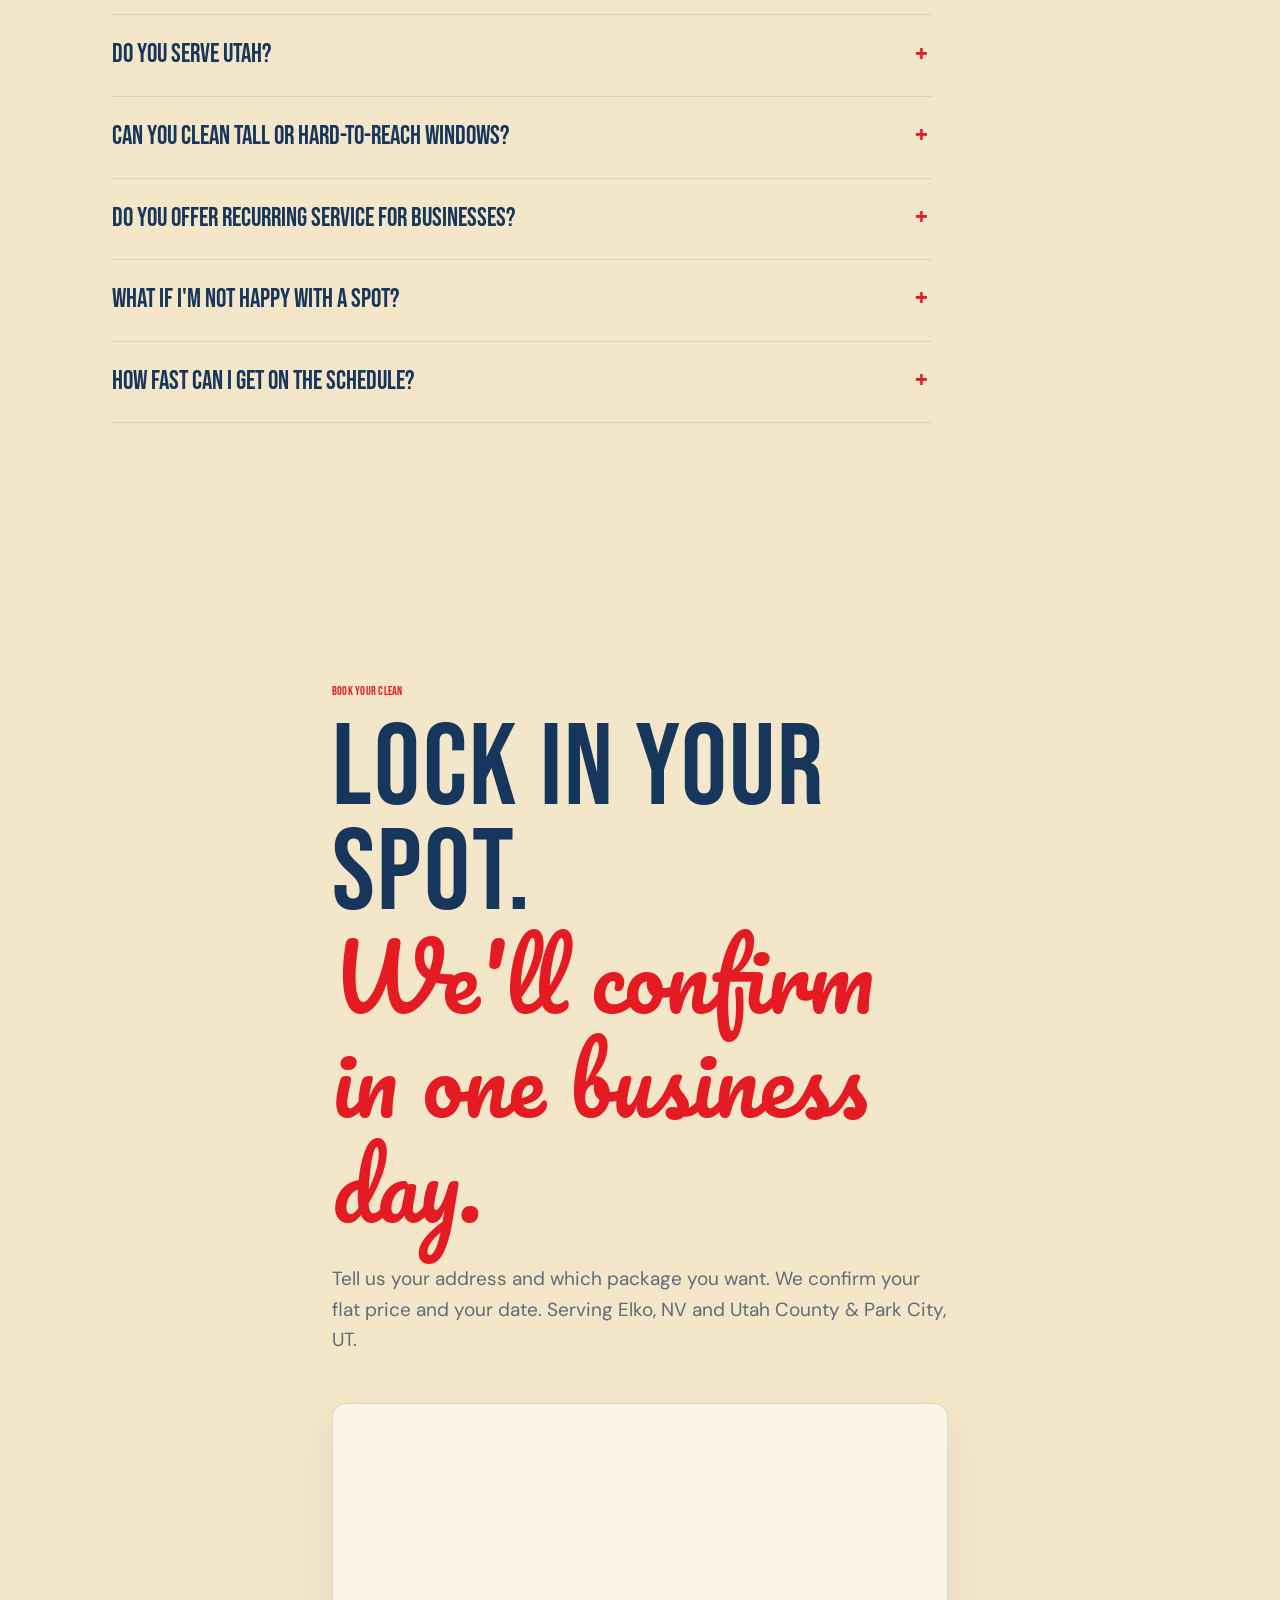
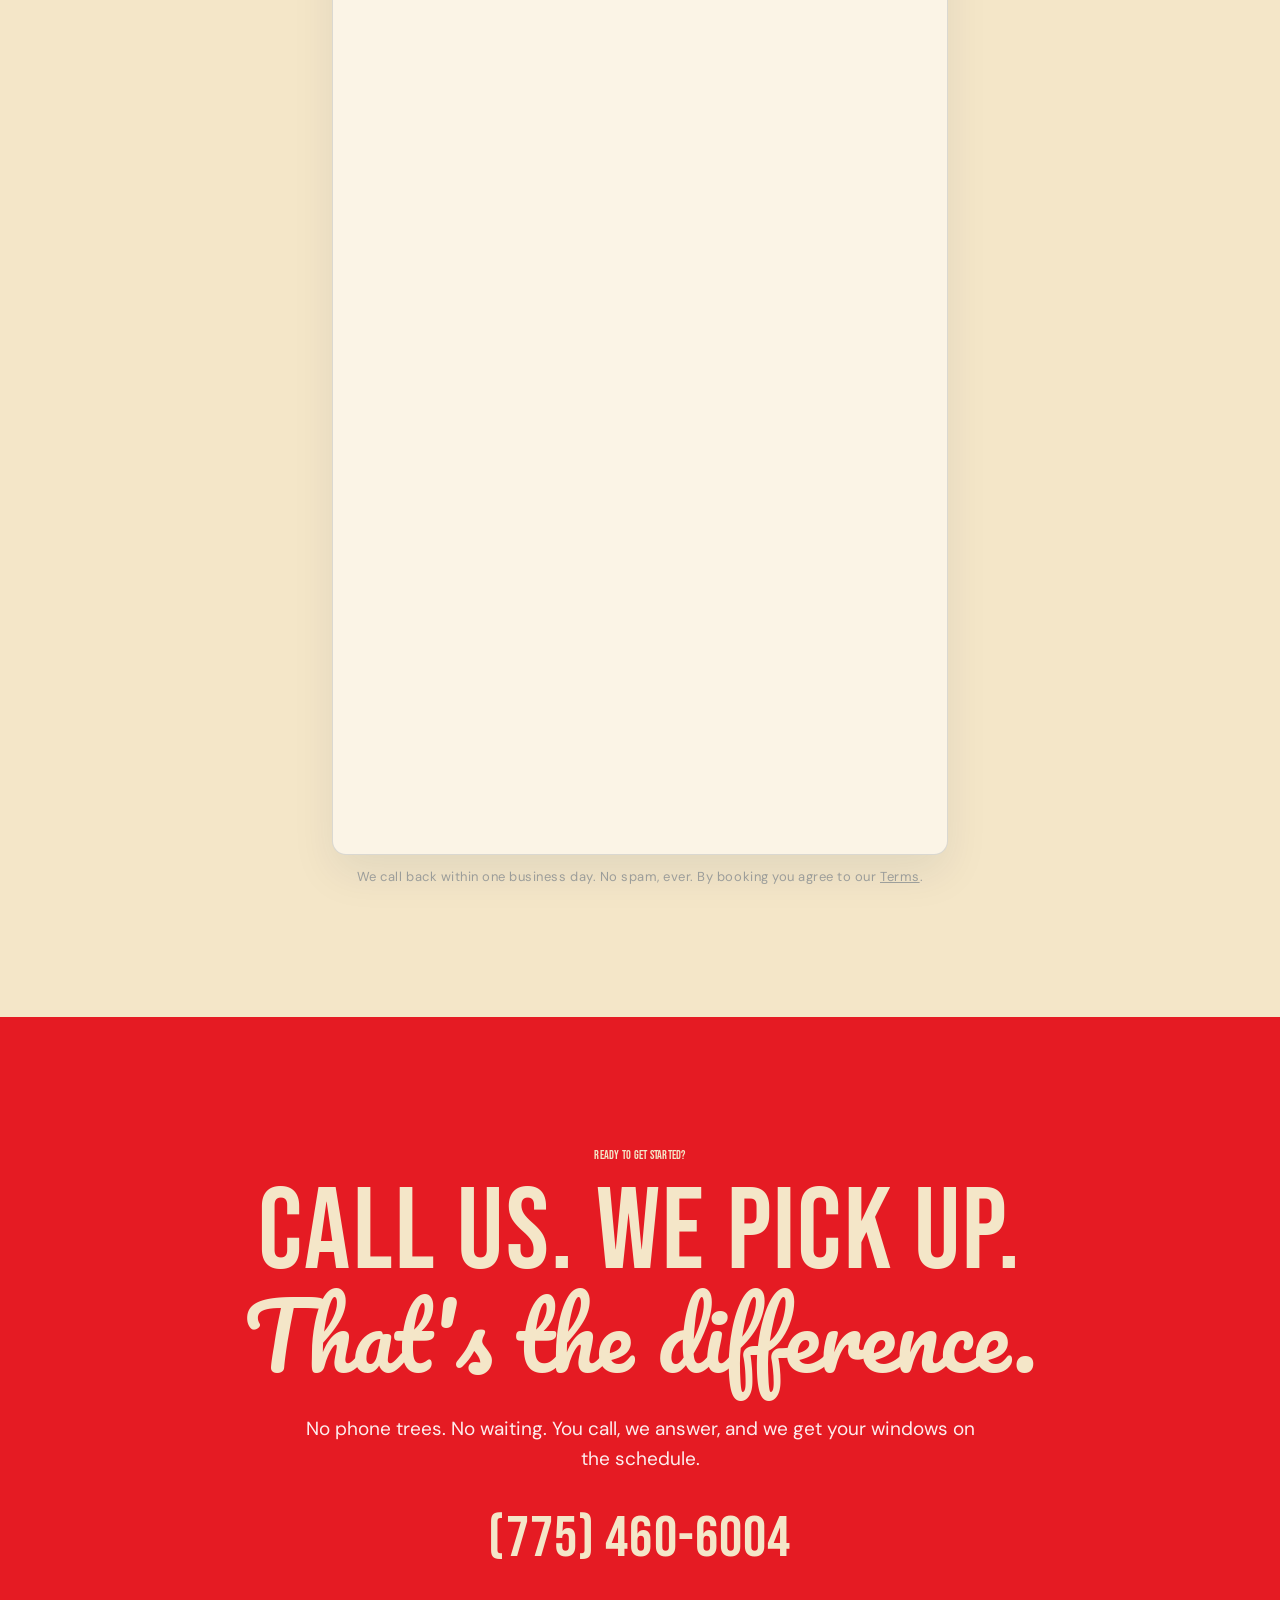
==== commit 8d11d922: "Sunburst + glass glint hero, lowercase script word, relative logo paths Co-Authored-By: Claude Opus " ====
--- a/index.html
+++ b/index.html
@@ -489,7 +489,7 @@
 .m-dot { background: var(--ivory); opacity: .8; }
 .checker { height: 14px; background: repeating-linear-gradient(90deg, var(--vsand) 0 14px, var(--ivory) 14px 28px); }
 .why-section, .stats-section, .cta-section { background: var(--red); }
-.why-item { background: var(--red); border-color: rgba(244,230,200,.22); }
+.why-item { background: var(--red); border-color: rgba(244,230,200,.15); }
 .why-grid { background: rgba(244,230,200,.3); border-color: rgba(244,230,200,.4); }
 .why-n { color: var(--ivory); opacity: .45; }
 .why-item h3 { color: var(--ivory); }
@@ -524,6 +524,46 @@
 .footer-brand-name, .footer-links a, .footer-copy { color: rgba(244,230,200,.82); }
 .footer-links a:hover { color: #fff; }
 .hero h1, .stat-num, .svc-n, .why-n, .tier-name { font-style: normal; }
+/* ── HERO: slow sunburst + glass glint ── */
+.hero { background: var(--red); isolation: isolate; }
+.hero-art { position: absolute; inset: 0; overflow: hidden; z-index: 0; pointer-events: none; }
+.hero-burst {
+  position: absolute; left: 72%; top: 58%; width: 260vmax; height: 260vmax; margin: -130vmax 0 0 -130vmax;
+  background: repeating-conic-gradient(from 0deg, rgba(244,230,200,.16) 0deg 6deg, rgba(244,230,200,0) 6deg 12deg);
+  -webkit-mask-image: radial-gradient(circle, transparent 0 4%, #000 14%, #000 40%, transparent 62%);
+          mask-image: radial-gradient(circle, transparent 0 4%, #000 14%, #000 40%, transparent 62%);
+  animation: burst-spin 140s linear infinite;
+}
+.hero-sun { position: absolute; left: 72%; top: 58%; width: 26vmin; height: 26vmin; margin: -13vmin 0 0 -13vmin; border-radius: 50%; background: rgba(244,230,200,.14); box-shadow: 0 0 0 3vmin rgba(244,230,200,.07); }
+.hero-glass {
+  position: absolute; inset: 0;
+  background-image:
+    linear-gradient(90deg, transparent calc(33.333% - 2px), rgba(244,230,200,.15) calc(33.333% - 2px) calc(33.333% + 2px), transparent calc(33.333% + 2px), transparent calc(66.666% - 2px), rgba(244,230,200,.15) calc(66.666% - 2px) calc(66.666% + 2px), transparent calc(66.666% + 2px)),
+    linear-gradient(180deg, transparent calc(50% - 2px), rgba(244,230,200,.15) calc(50% - 2px) calc(50% + 2px), transparent calc(50% + 2px));
+}
+.hero-glint {
+  position: absolute; top: -20%; bottom: -20%; left: 0; width: 22%;
+  background: linear-gradient(90deg, rgba(255,255,255,0) 0%, rgba(255,255,255,.10) 30%, rgba(255,255,255,.30) 48%, rgba(255,255,255,.10) 66%, rgba(255,255,255,0) 100%);
+  transform: translateX(-160%) skewX(-18deg);
+  animation: glint 7s cubic-bezier(.45,.05,.35,1) infinite;
+}
+.hero-spark { position: absolute; width: 34px; height: 34px; fill: #fff; opacity: 0; transform: scale(.2); animation: spark 7s ease-out infinite; }
+.hero-spark.s1 { left: 30%; top: 26%; animation-delay: 1.35s; }
+.hero-spark.s2 { left: 58%; top: 70%; width: 24px; height: 24px; animation-delay: 2.15s; }
+.hero-spark.s3 { left: 84%; top: 34%; animation-delay: 2.7s; }
+@keyframes burst-spin { to { transform: rotate(360deg); } }
+@keyframes glint { 0% { transform: translateX(-160%) skewX(-18deg); } 45%, 100% { transform: translateX(560%) skewX(-18deg); } }
+@keyframes spark { 0%, 100% { opacity: 0; transform: scale(.2) rotate(0deg); } 4% { opacity: 1; transform: scale(1) rotate(20deg); } 10% { opacity: 0; transform: scale(.4) rotate(45deg); } }
+@media (max-width: 768px) {
+  .hero-burst, .hero-sun { left: 50%; top: 78%; }
+  .hero-burst { animation-duration: 200s; }
+  .hero-glass { background-image: linear-gradient(90deg, transparent calc(50% - 2px), rgba(244,230,200,.2) calc(50% - 2px) calc(50% + 2px), transparent calc(50% + 2px)), linear-gradient(180deg, transparent calc(50% - 2px), rgba(244,230,200,.2) calc(50% - 2px) calc(50% + 2px), transparent calc(50% + 2px)); }
+  .hero-spark.s3 { display: none; }
+}
+@media (prefers-reduced-motion: reduce) {
+  .hero-burst, .hero-glint, .hero-spark { animation: none; }
+  .hero-glint, .hero-spark { display: none; }
+}
 </style>
 </head>
 <body>
@@ -541,7 +581,7 @@
 <nav id="nav" aria-label="Site navigation">
   <div class="nav-inner">
     <a href="#" class="nav-logo" aria-label="SAUCE Window Cleaning">
-      <img src="/assets/sauce-logo-red.png" alt="SAUCE Window Cleaning" width="113" height="46">
+      <img src="assets/sauce-logo-red.png" alt="SAUCE Window Cleaning" width="113" height="46">
     </a>
     <div class="nav-links">
       <a href="#pricing" class="nav-link">Packages</a>
@@ -555,10 +595,18 @@
 
 <!-- HERO -->
 <section class="hero" aria-label="Hero">
-  <canvas id="sq-canvas" aria-hidden="true"></canvas>
+  <div class="hero-art" aria-hidden="true">
+    <div class="hero-burst"></div>
+    <div class="hero-sun"></div>
+    <div class="hero-glass"></div>
+    <div class="hero-glint"></div>
+    <svg class="hero-spark s1" viewBox="0 0 24 24"><path d="M12 0C12.6 7.4 16.6 11.4 24 12C16.6 12.6 12.6 16.6 12 24C11.4 16.6 7.4 12.6 0 12C7.4 11.4 11.4 7.4 12 0Z"/></svg>
+    <svg class="hero-spark s2" viewBox="0 0 24 24"><path d="M12 0C12.6 7.4 16.6 11.4 24 12C16.6 12.6 12.6 16.6 12 24C11.4 16.6 7.4 12.6 0 12C7.4 11.4 11.4 7.4 12 0Z"/></svg>
+    <svg class="hero-spark s3" viewBox="0 0 24 24"><path d="M12 0C12.6 7.4 16.6 11.4 24 12C16.6 12.6 12.6 16.6 12 24C11.4 16.6 7.4 12.6 0 12C7.4 11.4 11.4 7.4 12 0Z"/></svg>
+  </div>
   <div class="hero-inner">
     <p class="hero-eyebrow reveal">Elko, NV · Utah County &amp; Park City, UT · Insured</p>
-    <h1 class="reveal" style="transition-delay:.12s">Nevada &amp; Utah's <em>Window</em> Washing Company.</h1>
+    <h1 class="reveal" style="transition-delay:.12s">Nevada &amp; Utah's <em>window</em> Washing Company.</h1>
     <p class="hero-sub reveal" style="transition-delay:.24s">Crystal-clear windows for your home or business. Three simple packages, backed by a 2-day rain guarantee. Now booking in Elko and Utah.</p>
     <div class="hero-actions reveal" style="transition-delay:.36s">
       <a href="#pricing" class="btn btn-sand" style="font-size:18px;padding:20px 48px">See Packages &amp; Book</a>
@@ -924,7 +972,7 @@
 <footer>
   <div class="footer-inner">
     <div class="footer-brand">
-      <img src="/assets/sauce-logo-ivory.png" alt="" width="98" height="40">
+      <img src="assets/sauce-logo-ivory.png" alt="" width="98" height="40">
       <div class="footer-brand-name">SAUCE Window Cleaning</div>
     </div>
     <nav class="footer-links" aria-label="Footer navigation">
@@ -1005,134 +1053,6 @@
   }, { threshold: 0.5 });
   document.querySelectorAll('.count').forEach(el => countObs.observe(el));
 
-  // 3D Squeegee Background
-  (function() {
-    const canvas = document.getElementById('sq-canvas');
-    const ctx = canvas.getContext('2d');
-    const reduced = window.matchMedia('(prefers-reduced-motion: reduce)').matches;
-
-    function resize() {
-      const hero = canvas.parentElement;
-      canvas.width  = hero.offsetWidth;
-      canvas.height = hero.offsetHeight;
-    }
-    resize();
-    window.addEventListener('resize', resize);
-
-    let mx = 0.5, my = 0.5;
-    if (!reduced) {
-      document.addEventListener('mousemove', e => {
-        mx = e.clientX / window.innerWidth;
-        my = e.clientY / window.innerHeight;
-      });
-    }
-    let crx = 0, cry = 0;
-
-    // Brand colors per face
-    const C = {
-      bladeFront : '#12192a', bladeSide  : '#080d14',
-      frameFront : '#ECCEA8', frameSide  : '#c9a97a', frameTop : '#f5debb',
-      hFront     : '#1c4a9a', hSide      : '#0E2A52', hTop     : '#2a6ad4',
-    };
-
-    // 3D rotation helpers
-    function rotX([x,y,z], a) { const c=Math.cos(a),s=Math.sin(a); return [x, y*c-z*s, y*s+z*c]; }
-    function rotY([x,y,z], a) { const c=Math.cos(a),s=Math.sin(a); return [x*c+z*s, y,-x*s+z*c]; }
-    function rotZ([x,y,z], a) { const c=Math.cos(a),s=Math.sin(a); return [x*c-y*s, x*s+y*c, z]; }
-
-    function proj(v, cx, cy) {
-      const fl = 700, sc = fl / (fl + v[2]);
-      return [cx + v[0]*sc, cy + v[1]*sc];
-    }
-
-    // Build a box's 6 faces, each with 4 vertices and a fill color
-    function box(w, h, d, ox, oy, oz, fc, sc, tc) {
-      const hx=w/2, hy=h/2, hz=d/2;
-      return [
-        { verts:[[-hx+ox,-hy+oy, hz+oz],[ hx+ox,-hy+oy, hz+oz],[ hx+ox, hy+oy, hz+oz],[-hx+ox, hy+oy, hz+oz]], color:fc },
-        { verts:[[ hx+ox,-hy+oy,-hz+oz],[-hx+ox,-hy+oy,-hz+oz],[-hx+ox, hy+oy,-hz+oz],[ hx+ox, hy+oy,-hz+oz]], color:sc },
-        { verts:[[-hx+ox,-hy+oy,-hz+oz],[ hx+ox,-hy+oy,-hz+oz],[ hx+ox,-hy+oy, hz+oz],[-hx+ox,-hy+oy, hz+oz]], color:tc },
-        { verts:[[-hx+ox, hy+oy, hz+oz],[ hx+ox, hy+oy, hz+oz],[ hx+ox, hy+oy,-hz+oz],[-hx+ox, hy+oy,-hz+oz]], color:sc },
-        { verts:[[-hx+ox,-hy+oy,-hz+oz],[-hx+ox,-hy+oy, hz+oz],[-hx+ox, hy+oy, hz+oz],[-hx+ox, hy+oy,-hz+oz]], color:sc },
-        { verts:[[ hx+ox,-hy+oy, hz+oz],[ hx+ox,-hy+oy,-hz+oz],[ hx+ox, hy+oy,-hz+oz],[ hx+ox, hy+oy, hz+oz]], color:sc },
-      ];
-    }
-
-    // Build handle as a tilted box by rotating its vertices ~30° on X axis around frame top
-    function tiltedHandle() {
-      const w=14, h=200, d=14;
-      const ang = -0.52; // tilt forward
-      const raw = box(w, h, d, 0, 0, 0, C.hFront, C.hSide, C.hTop);
-      return raw.map(f => ({
-        ...f,
-        verts: f.verts.map(([x,y,z]) => {
-          // tilt around top of handle (y = -h/2)
-          const ly = y + h/2;
-          const ty = ly * Math.cos(ang) - z * Math.sin(ang);
-          const tz = ly * Math.sin(ang) + z * Math.cos(ang);
-          return [x, ty - h/2 - 34, tz + 10];
-        })
-      }));
-    }
-
-    // All faces of the squeegee
-    const SQ = [
-      ...box(240, 10, 8,  0,  0,  0, C.bladeFront, C.bladeSide, C.bladeSide),
-      ...box(210, 24, 18, 0, -20,  5, C.frameFront, C.frameSide, C.frameTop),
-      ...tiltedHandle(),
-    ];
-
-    function renderFrame(time) {
-      ctx.clearRect(0, 0, canvas.width, canvas.height);
-
-      const t = time / 1000;
-      const floatY  = reduced ? 0 : Math.sin(t * 0.55) * 22;
-      const autoRY  = reduced ? 0.45 : t * 0.20;
-      const autoRZ  = reduced ? 0    : Math.sin(t * 0.38) * 0.055;
-
-      const trx = (my - 0.5) * 0.50;
-      const try_ = (mx - 0.5) * 0.70;
-      crx += (trx - crx) * 0.035;
-      cry += (try_ - cry) * 0.035;
-
-      const rx = crx, ry = autoRY + cry, rz = autoRZ;
-      const scale = canvas.height * 0.00175;
-      const cx = canvas.width  * 0.70;
-      const cy = canvas.height * 0.50 + floatY;
-
-      // Transform all faces
-      const tf = SQ.map(f => {
-        const tv = f.verts.map(v => {
-          let p = rotX(v, rx);
-          p = rotY(p, ry);
-          p = rotZ(p, rz);
-          return [p[0]*scale, p[1]*scale, p[2]*scale];
-        });
-        const avgZ = tv.reduce((s,v)=>s+v[2],0)/tv.length;
-        return { color: f.color, tv, avgZ };
-      });
-
-      // Back-to-front sort (painter's algorithm)
-      tf.sort((a,b) => a.avgZ - b.avgZ);
-
-      tf.forEach(f => {
-        const pts = f.tv.map(v => proj(v, cx, cy));
-        ctx.beginPath();
-        ctx.moveTo(pts[0][0], pts[0][1]);
-        for (let i=1;i<pts.length;i++) ctx.lineTo(pts[i][0], pts[i][1]);
-        ctx.closePath();
-        ctx.fillStyle = f.color;
-        ctx.fill();
-        ctx.strokeStyle = 'rgba(0,0,0,0.20)';
-        ctx.lineWidth = 0.7;
-        ctx.stroke();
-      });
-
-      requestAnimationFrame(renderFrame);
-    }
-
-    requestAnimationFrame(renderFrame);
-  })();
 </script>
 </body>
 </html>
